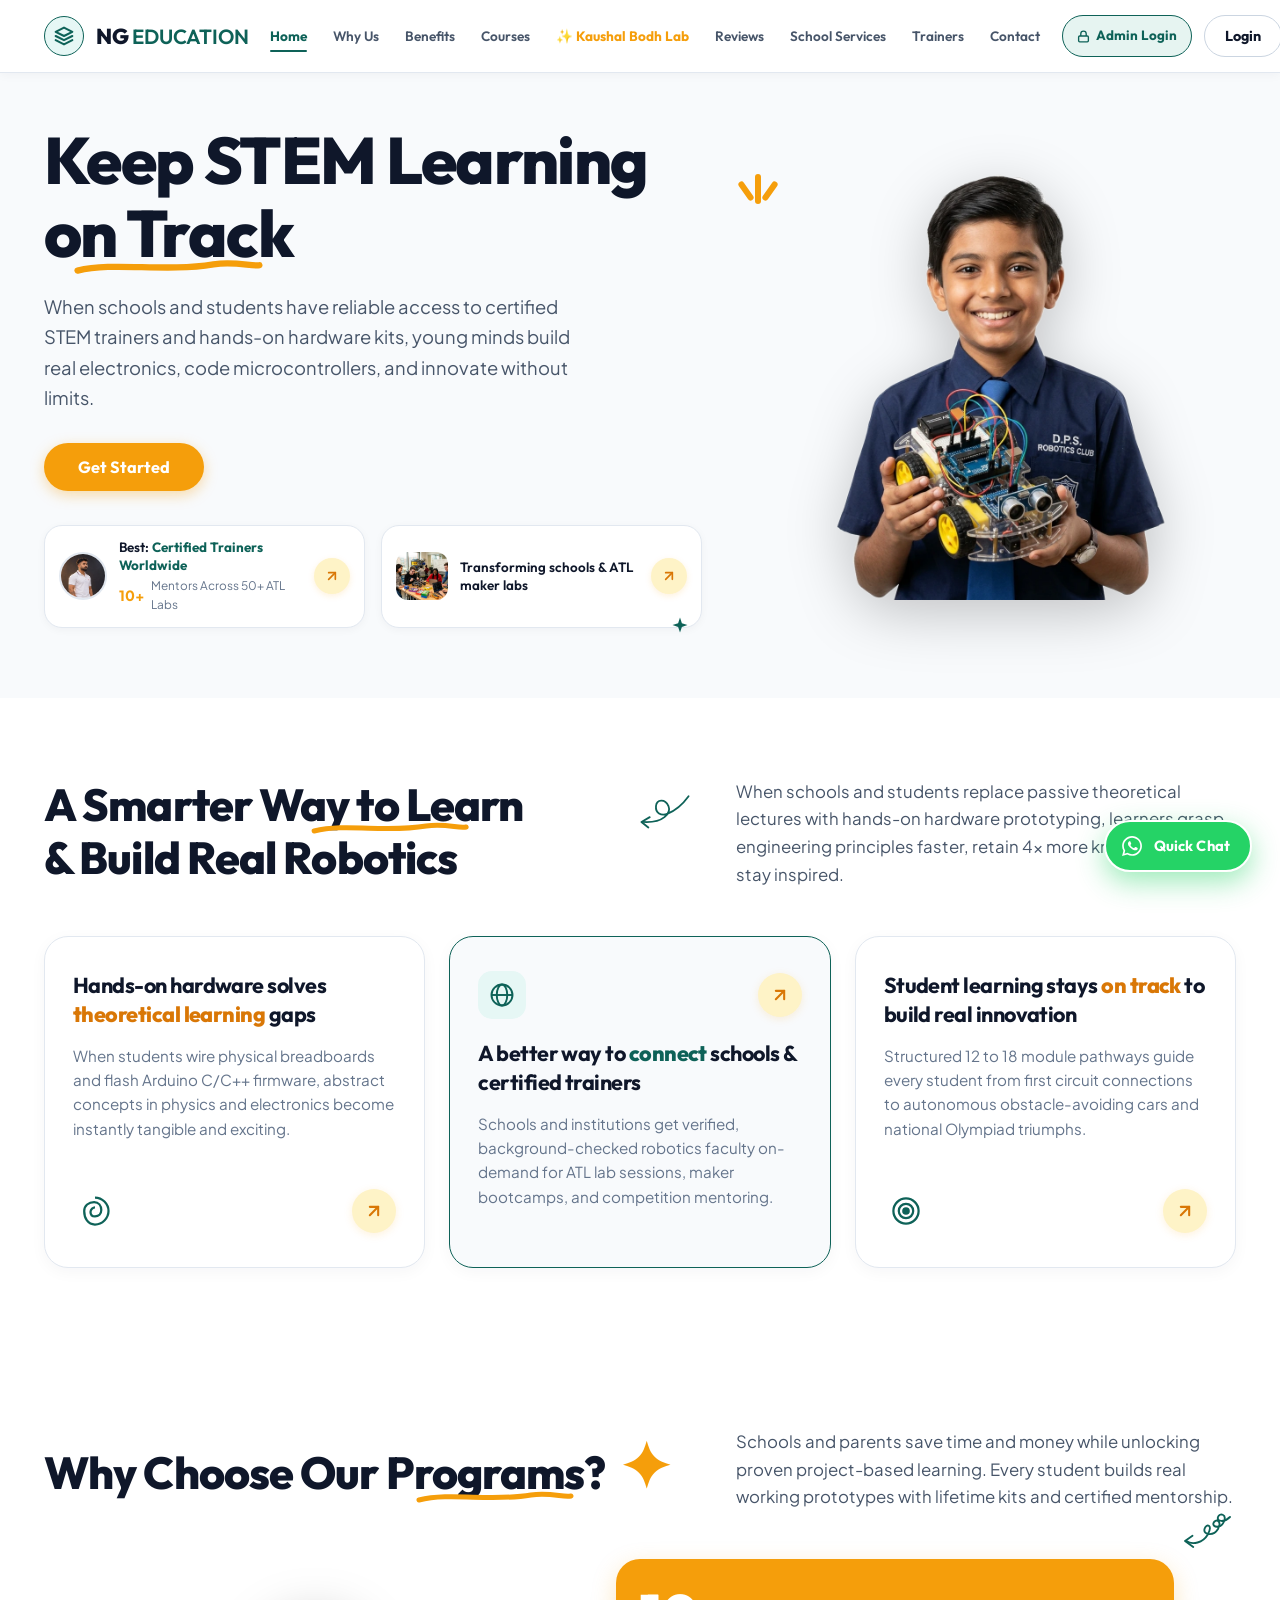
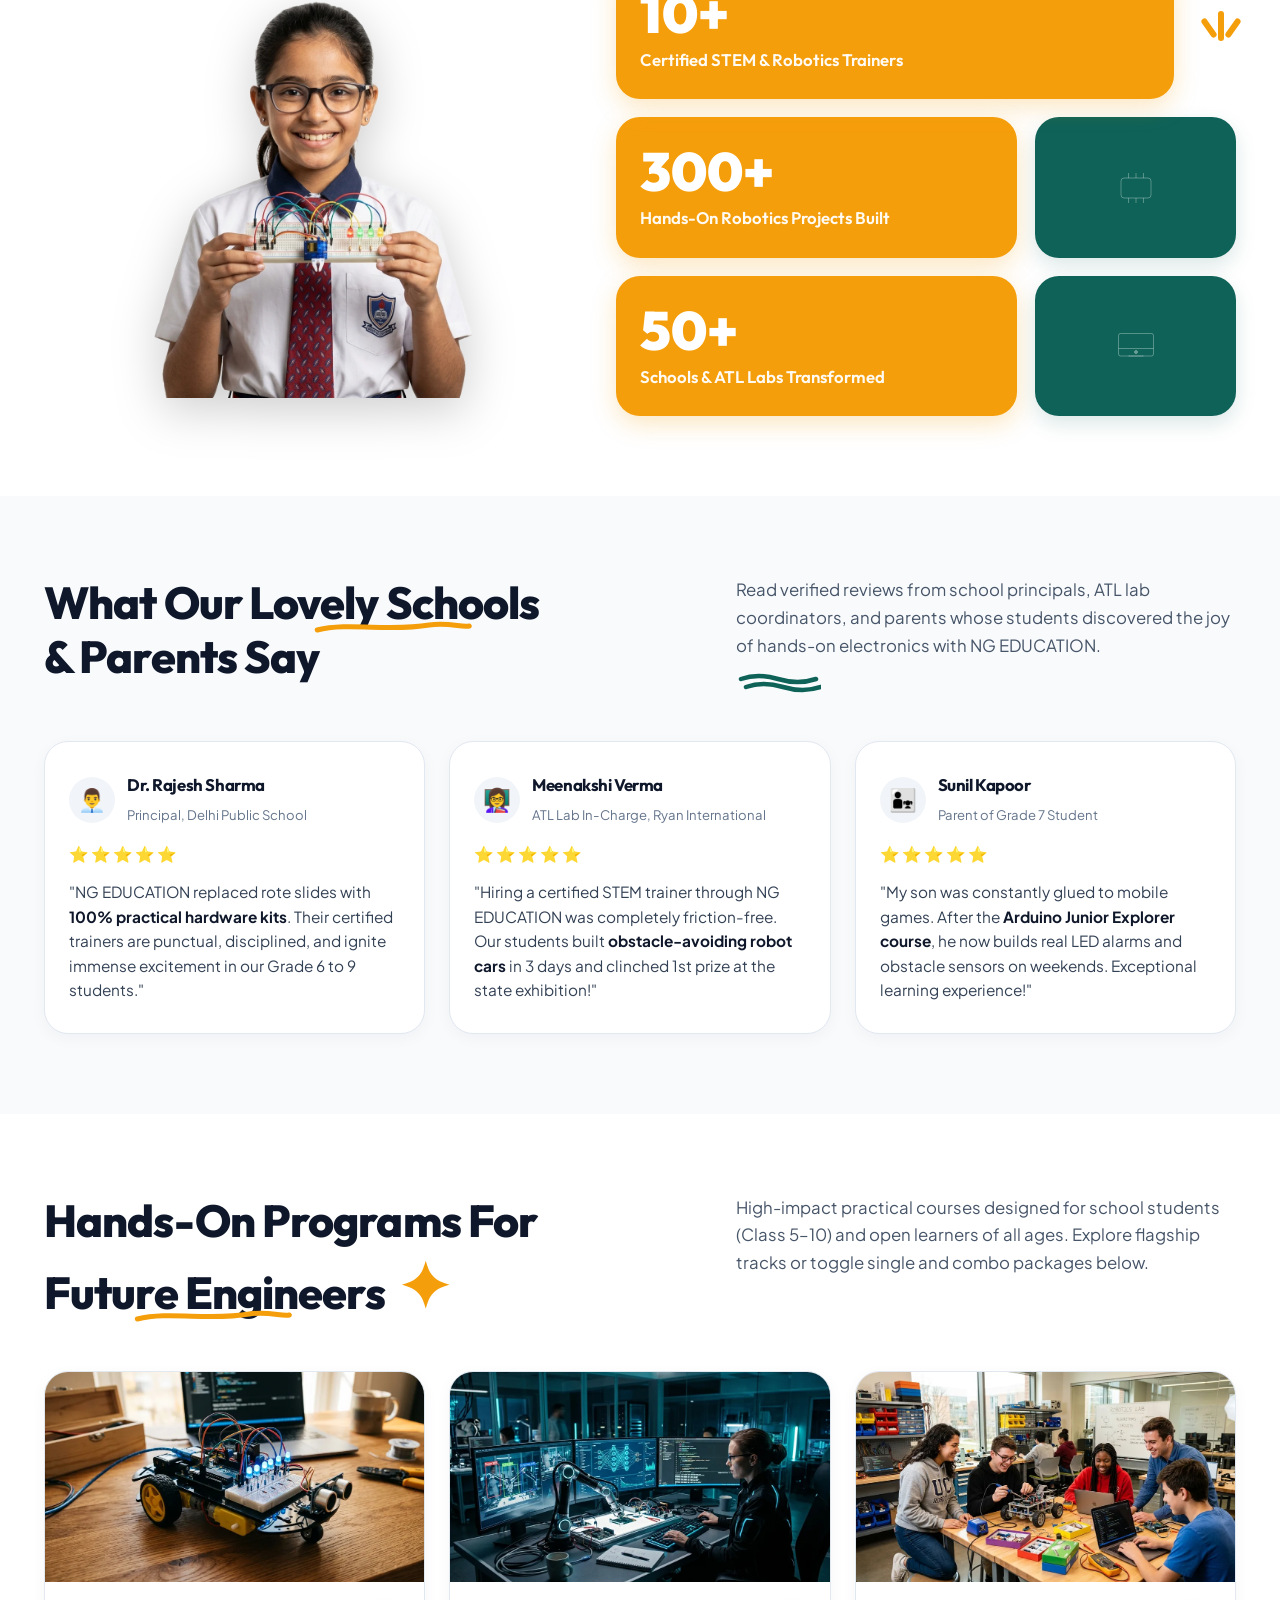
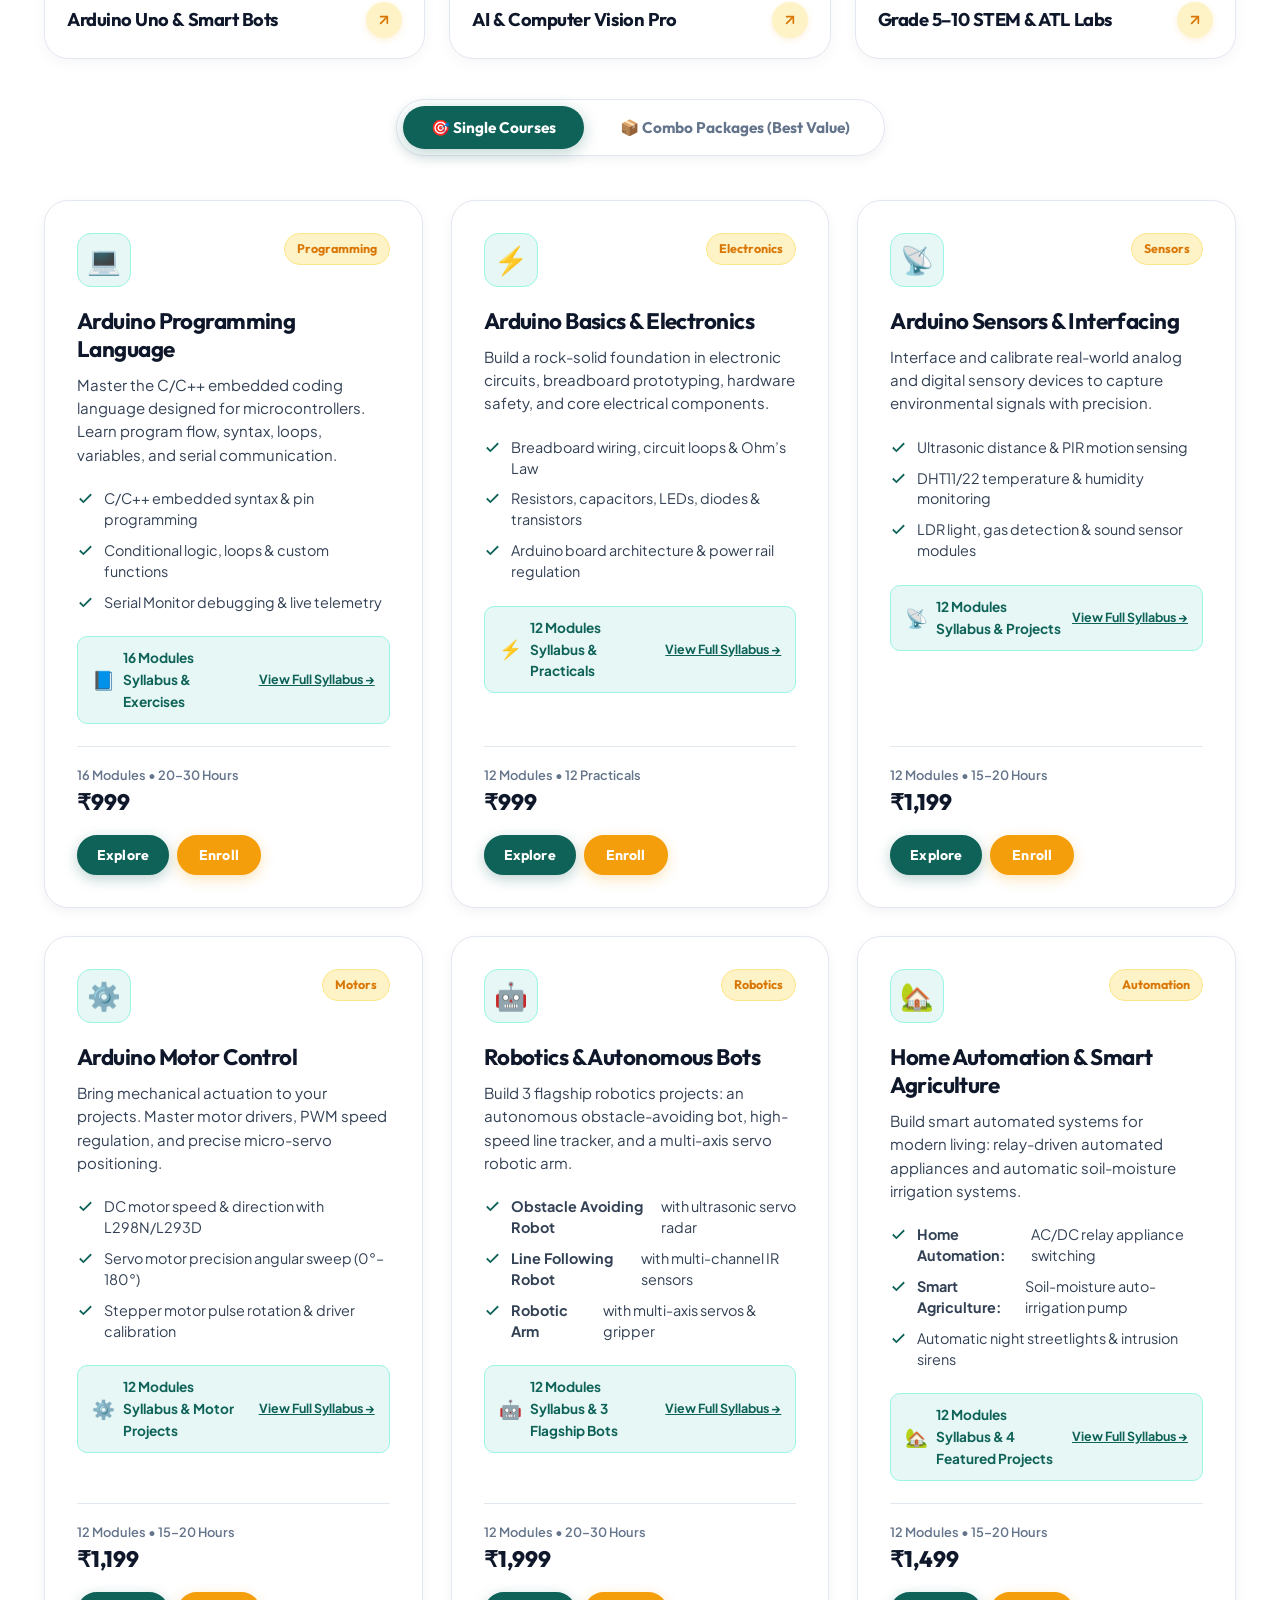
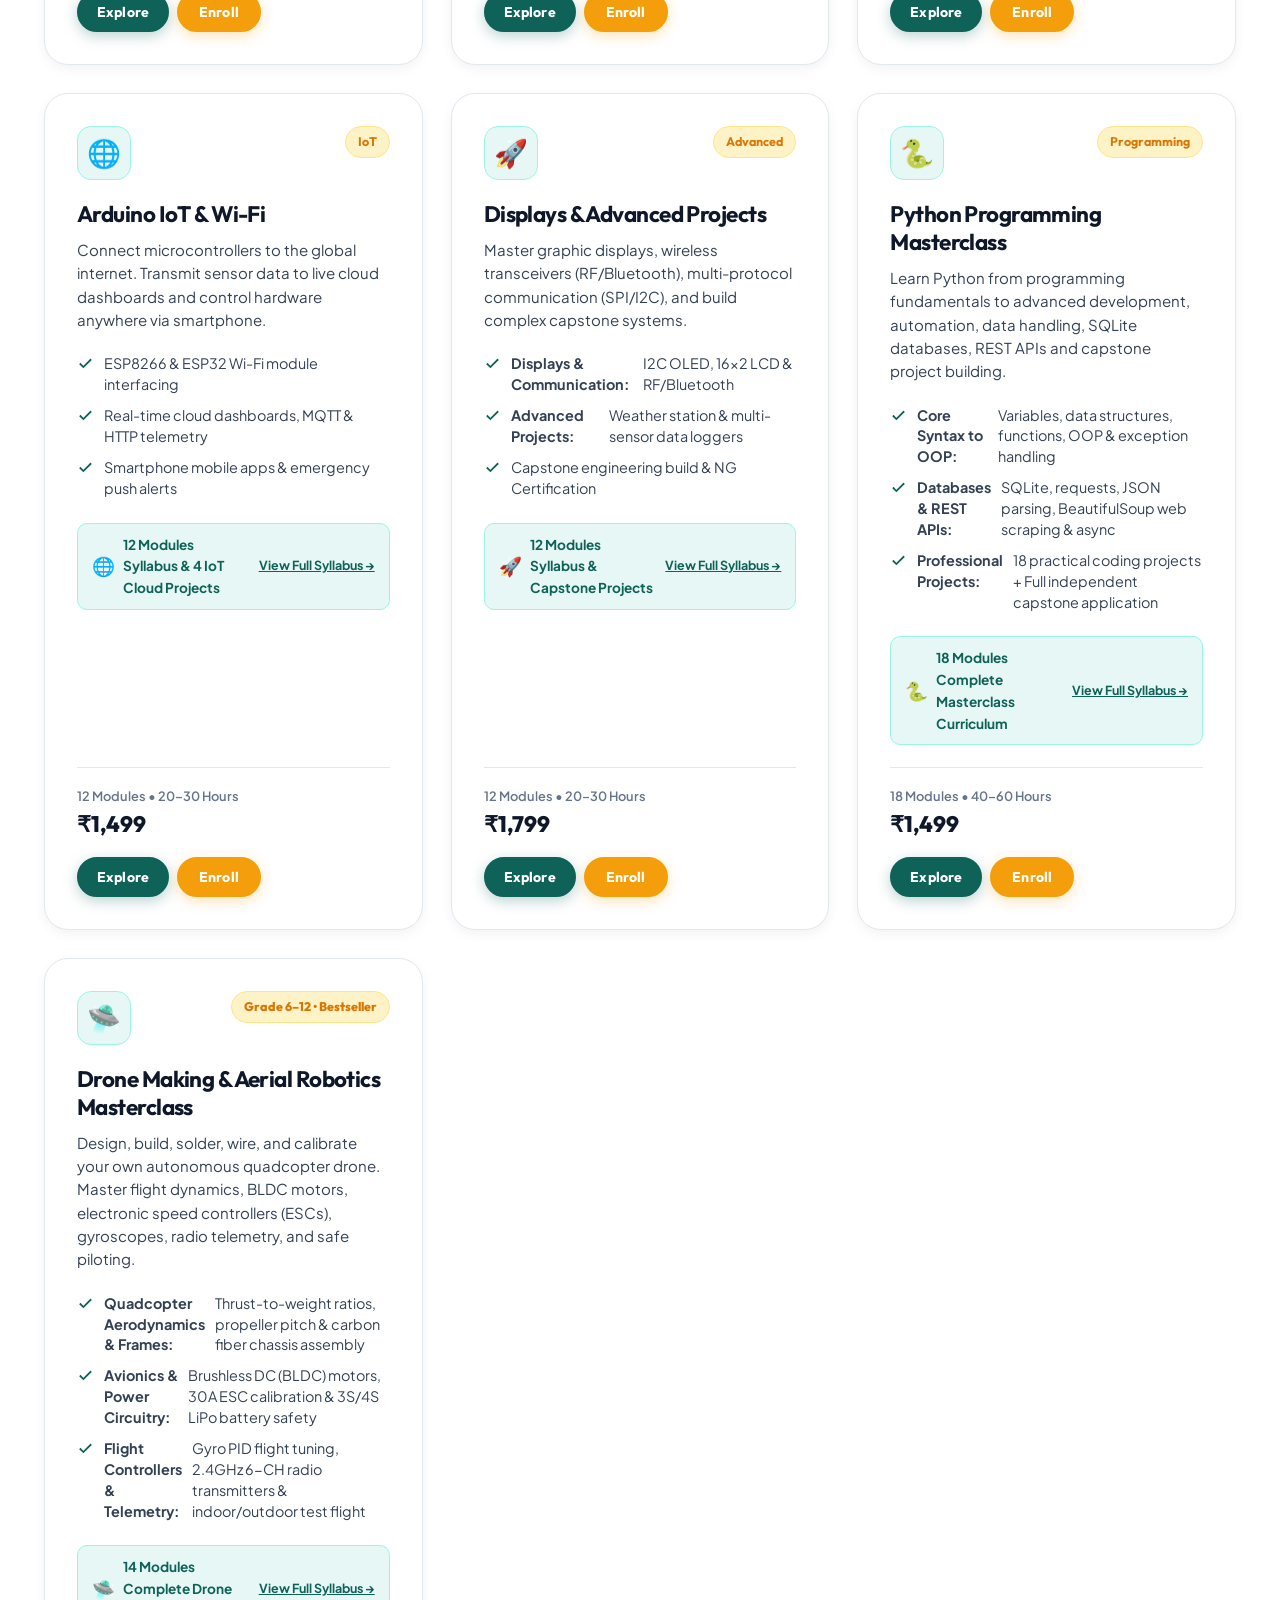
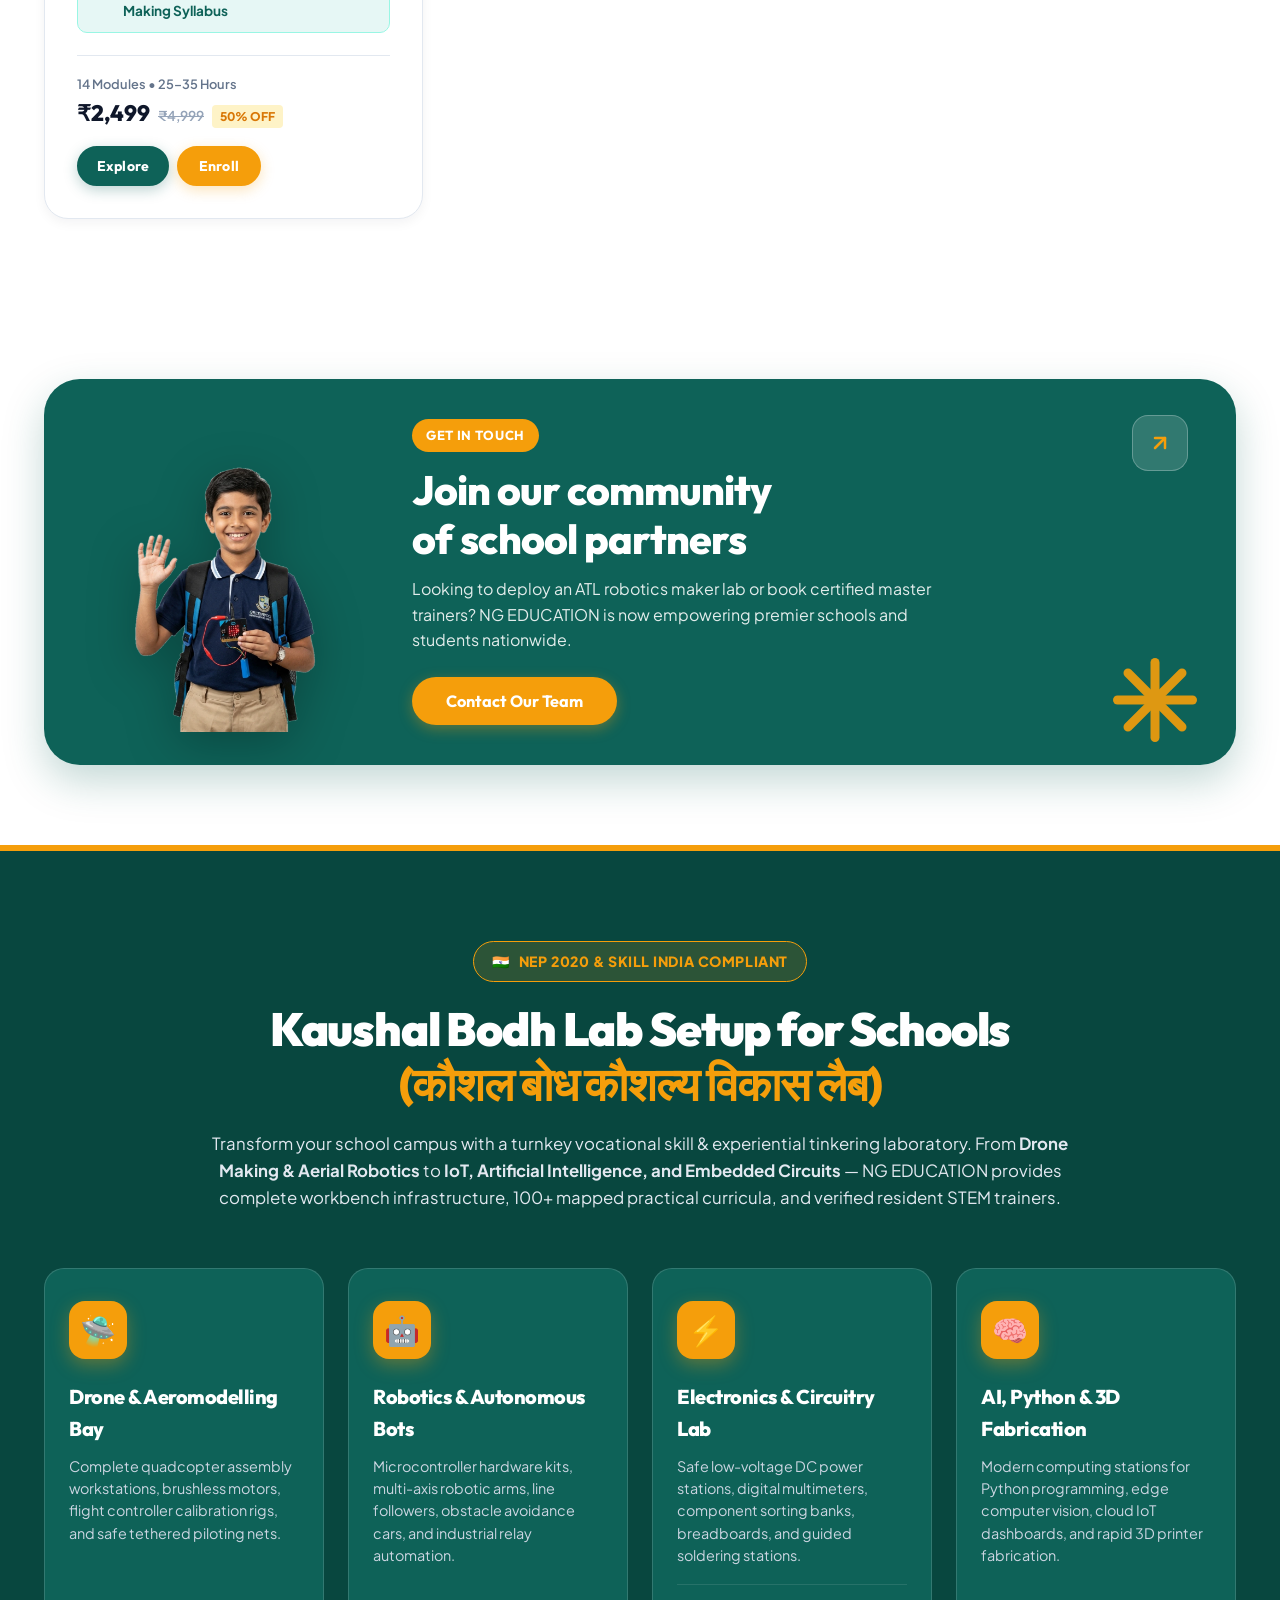
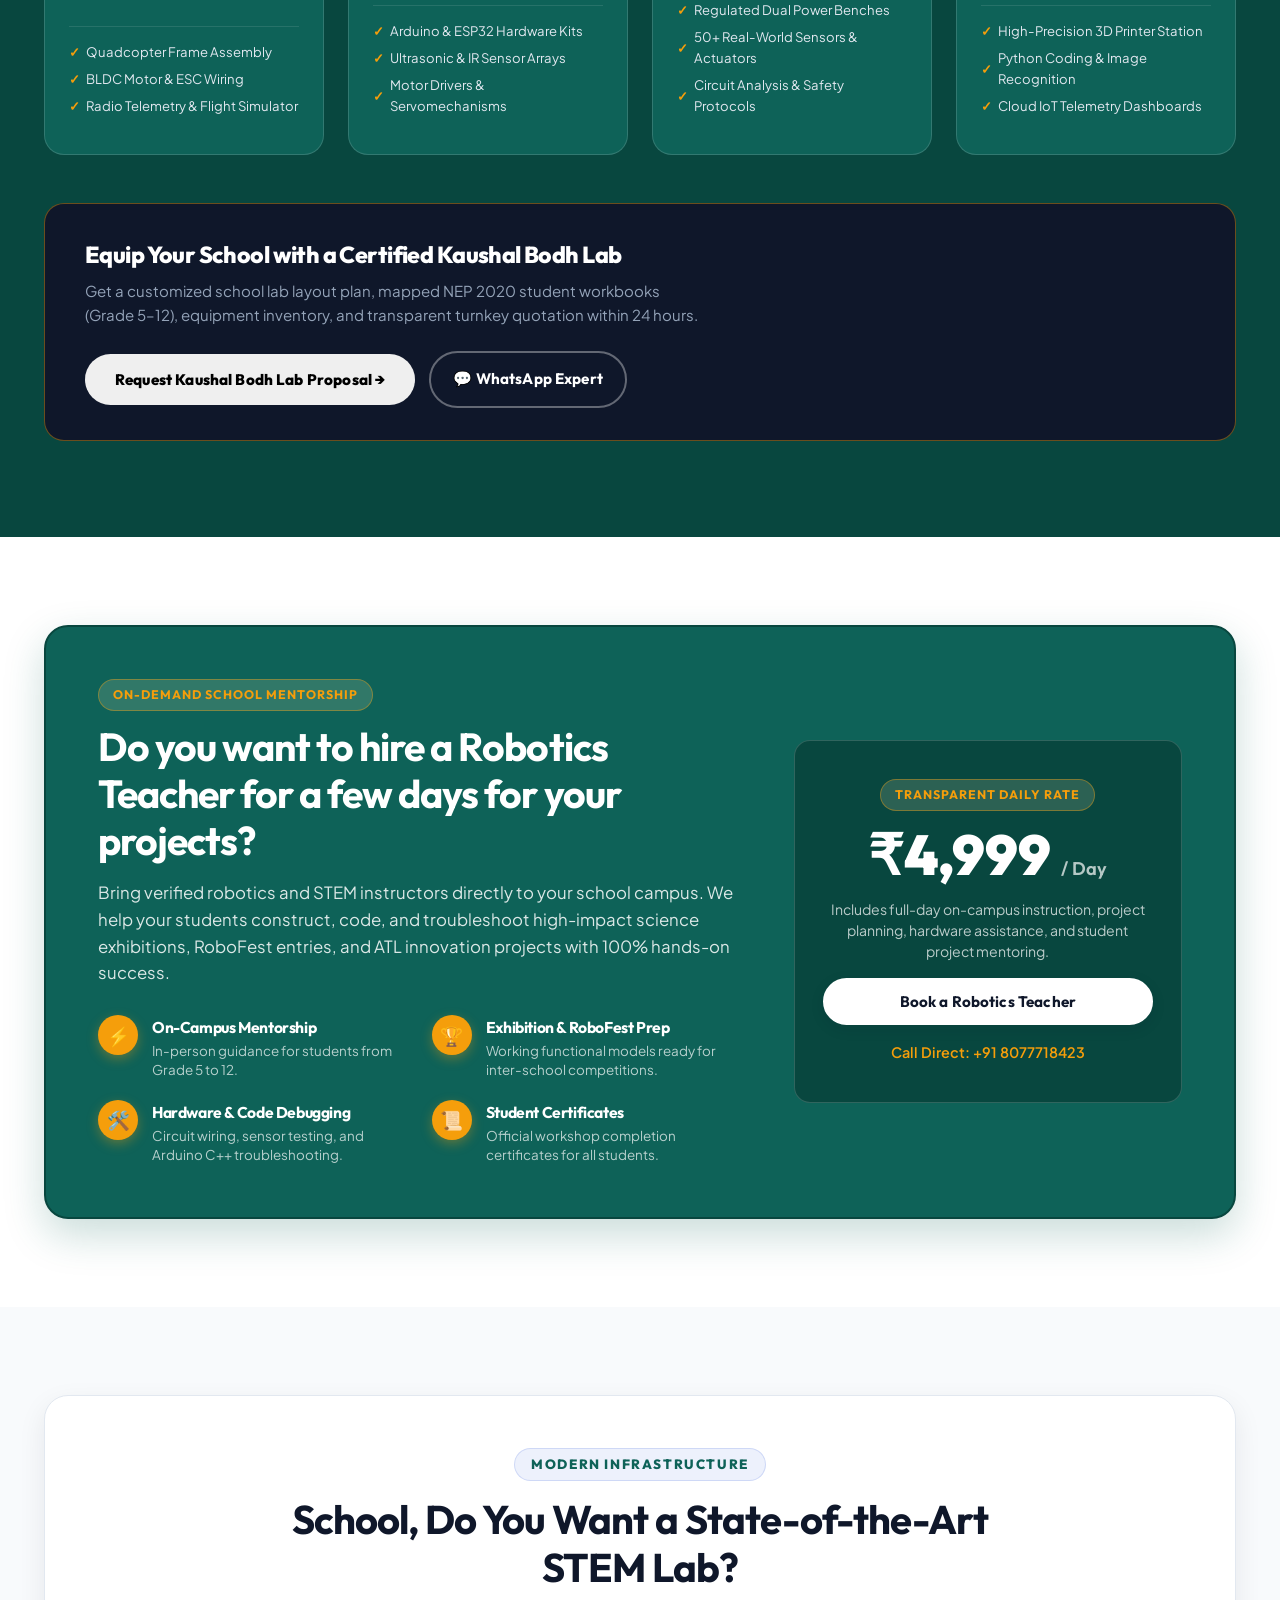
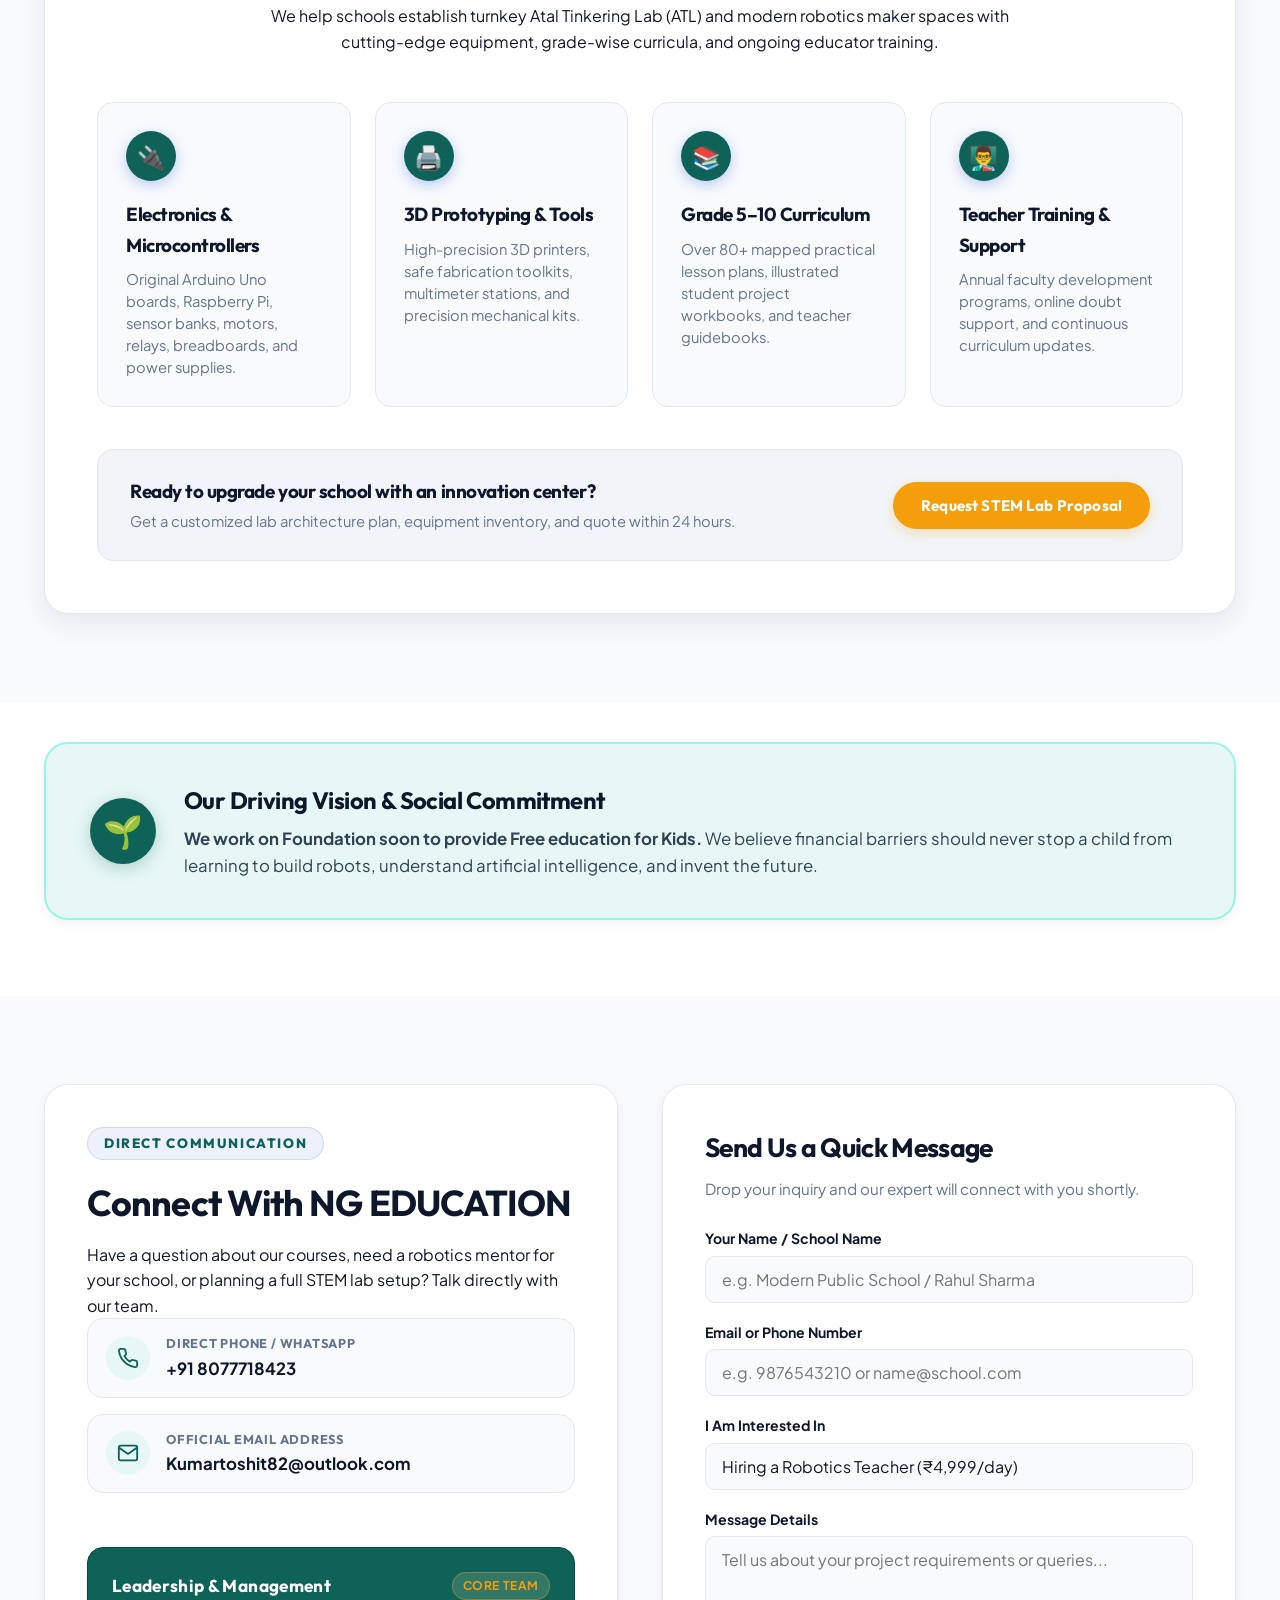
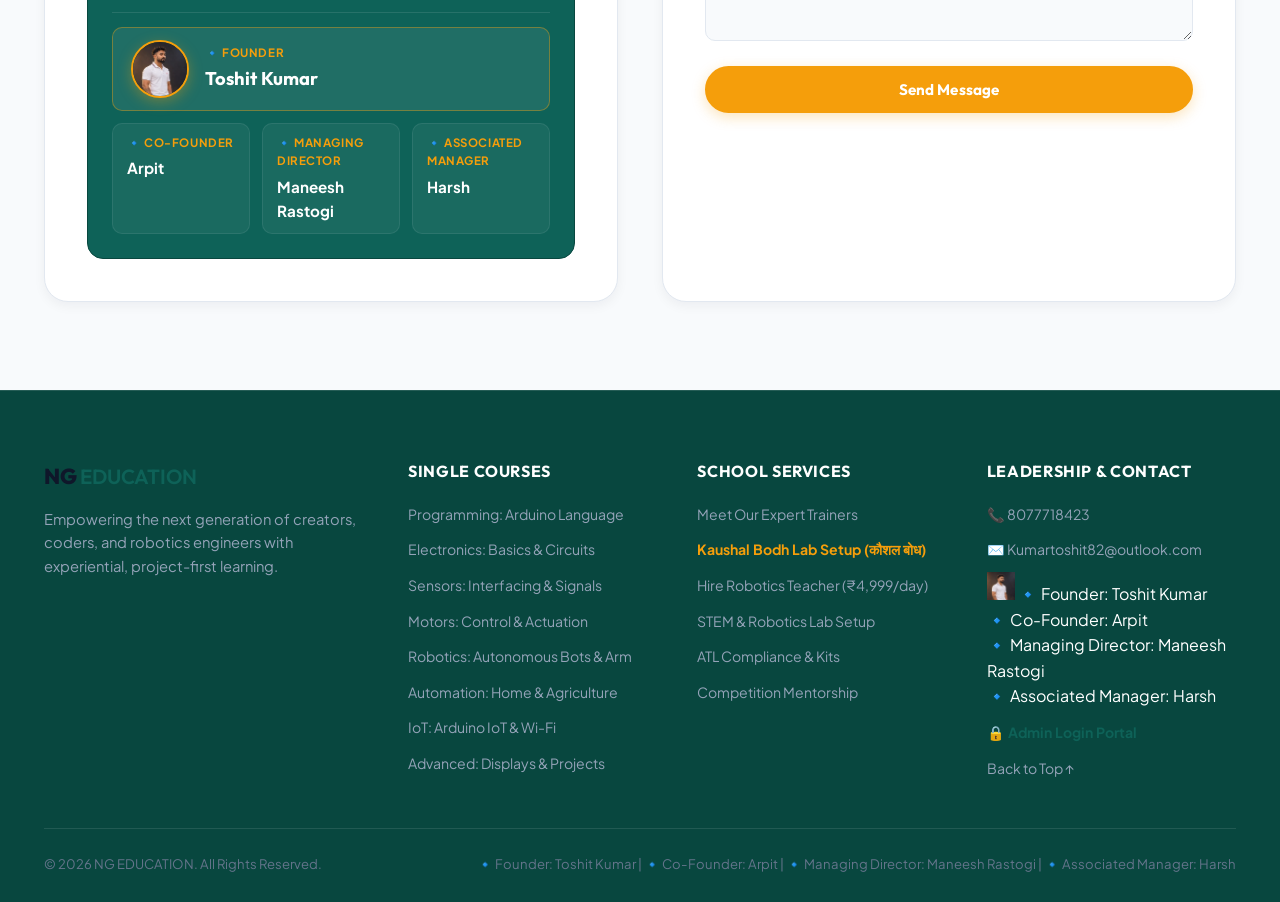
==== index.html @ 8838dba1 "Add Kaushal Bodh Lab flagship section and Drone Making Masterclass course with curriculum management" ====
<!DOCTYPE html>
<html lang="en">
<head>
  <meta charset="UTF-8">
  <meta name="viewport" content="width=device-width, initial-scale=1.0">
  <title>NG EDUCATION | Next-Gen STEM, Robotics & AI Learning Platform</title>
  <meta name="description" content="Next-Gen STEM, Robotics, AI/ML, DBMS & Creative Tech education for Grade 5-10 school students and open learners of all ages.">
  <meta http-equiv="Cache-Control" content="no-cache, no-store, must-revalidate">
  <meta http-equiv="Pragma" content="no-cache">
  <meta http-equiv="Expires" content="0">
  
  <!-- Favicon -->
  <link rel="icon" type="image/svg+xml" href="data:image/svg+xml,%3Csvg xmlns='https://www.w3.org/2000/svg' viewBox='0 0 24 24' fill='%230E6258'%3E%3Ccircle cx='12' cy='12' r='10'%3E%3C/circle%3E%3C/svg%3E">
  
  <!-- Preload Critical Hero Cutout Asset for Instant 0ms Paint -->
  <link rel="preload" as="image" href="assets/images/hero_student_cutout.webp" type="image/webp" fetchpriority="high">

  <!-- Google Fonts Preconnect and High-Performance Load -->
  <link rel="preconnect" href="https://fonts.googleapis.com">
  <link rel="preconnect" href="https://fonts.gstatic.com" crossorigin>
  <link rel="stylesheet" href="https://fonts.googleapis.com/css2?family=Outfit:wght@400;500;600;700;800;900&family=Plus+Jakarta+Sans:wght@400;500;600;700&display=swap">
  
  <!-- Stylesheet -->
  <link rel="stylesheet" href="css/style.css?v=9.1">
</head>
<body>

  <!-- =====================================================================
       1. TOP HEADER (DEEP INDIGO MATCHING REFERENCE IMAGE)
       ===================================================================== -->
  <header class="site-header">
    <div class="container navbar">
      <!-- Brand Logo -->
      <a href="#home" class="brand-logo">
        <div class="brand-icon-orb">
          <svg viewBox="0 0 24 24" fill="none" stroke="currentColor" stroke-width="2.5" stroke-linecap="round" stroke-linejoin="round">
            <polygon points="12 2 2 7 12 12 22 7 12 2"></polygon>
            <polyline points="2 17 12 22 22 17"></polyline>
            <polyline points="2 12 12 17 22 12"></polyline>
          </svg>
        </div>
        <span class="brand-text">NG <span>EDUCATION</span></span>
      </a>

      <!-- Center Navigation Links (Matching Reference) -->
      <nav>
        <ul class="nav-menu">
          <li><a href="#home" class="nav-link active">Home</a></li>
          <li><a href="#why-hands-on" class="nav-link">Why Us</a></li>
          <li><a href="#why-choose" class="nav-link">Benefits</a></li>
          <li><a href="#courses" class="nav-link">Courses</a></li>
          <li><a href="#kaushal-bodh" class="nav-link" style="color: #F59E0B; font-weight: 700;">✨ Kaushal Bodh Lab</a></li>
          <li><a href="#testimonials" class="nav-link">Reviews</a></li>
          <li><a href="#hire-teacher" class="nav-link">School Services</a></li>
          <li><a href="trainers.html" class="nav-link">Trainers</a></li>
          <li><a href="#contact" class="nav-link">Contact</a></li>
          <li class="mobile-nav-action-item">
            <a href="admin.html" class="btn-pill" style="width: 100%; justify-content: center; padding: 10px 16px; font-weight: 700; margin-bottom: 10px; background: #0E6258; color: #fff; text-decoration: none; display: flex; align-items: center; gap: 7px;">
              <svg width="14" height="14" viewBox="0 0 24 24" fill="none" stroke="currentColor" stroke-width="2.5"><rect x="3" y="11" width="18" height="11" rx="2" ry="2"></rect><path d="M7 11V7a5 5 0 0 1 10 0v4"></path></svg>
              <span>Admin Login Portal</span>
            </a>
            <button class="btn-pill btn-pill-outline-white" data-open-modal="modalLogin" style="width: 100%; justify-content: center; padding: 10px 16px; font-weight: 700; margin-bottom: 10px;">Login to Account</button>
            <button class="btn-pill btn-pill-primary" data-open-modal="modalSignup" style="width: 100%; justify-content: center; padding: 10px 16px; font-weight: 700;">Create Free Account</button>
          </li>
        </ul>
      </nav>

      <!-- Right Actions (Admin Login, User Login & Book Workshop) -->
      <div class="nav-actions">
        <a href="admin.html" class="btn-nav-admin" title="Master Admin Console">
          <svg width="13" height="13" viewBox="0 0 24 24" fill="none" stroke="currentColor" stroke-width="2.5"><rect x="3" y="11" width="18" height="11" rx="2" ry="2"></rect><path d="M7 11V7a5 5 0 0 1 10 0v4"></path></svg>
          <span>Admin Login</span>
        </a>
        <button class="btn-nav-login" data-open-modal="modalLogin">Login</button>
        <button class="btn-ref-amber btn-header-cta" onclick="openModal('modalEnroll')">Book Workshop</button>
        <button class="mobile-toggle" aria-label="Toggle Navigation">☰</button>
      </div>
    </div>
  </header>

  <!-- =====================================================================
       2. HERO SECTION (MATCHING REFERENCE DESIGN & STUDENT WITH ARDUINO ROBOT)
       ===================================================================== -->
  <section class="hero-ref-section" id="home">
    <div class="container hero-ref-container">
      
      <!-- Left Column: Title with brush underline, subtitle, amber button, loop doodle & 2 mini cards -->
      <div class="hero-ref-left">
        <h1 class="hero-ref-heading">
          Keep STEM Learning<br>
          <span class="hero-highlight-track">
            on Track
            <svg class="doodle-brush-underline" viewBox="0 0 210 20" fill="none" aria-hidden="true">
              <path d="M4 14 C45 4, 100 16, 155 7 C180 3, 198 10, 206 8" stroke="#F59E0B" stroke-width="7" stroke-linecap="round"/>
            </svg>
          </span>
        </h1>

        <p class="hero-ref-subtitle">
          When schools and students have reliable access to certified STEM trainers and hands-on hardware kits, young minds build real electronics, code microcontrollers, and innovate without limits.
        </p>

        <div class="hero-ref-cta-group">
          <button class="btn-ref-amber" onclick="openModal('modalEnroll')">Get Started</button>
          
        </div>

        <!-- Two Mini Cards Side-by-Side (Matching Reference Layout) -->
        <div class="hero-ref-mini-cards">
          
          <!-- Mini Card 1: Certified Trainers Worldwide (Toshit Kumar) -->
          <a href="trainers.html" class="ref-mini-card">
            <div class="ref-mini-avatar">
              <img src="assets/images/founder_toshit_avatar.webp" alt="Toshit Kumar - Master Trainer" width="50" height="50" loading="eager">
            </div>
            <div class="ref-mini-info">
              <span class="ref-mini-tag">Best: <strong>Certified Trainers Worldwide</strong></span>
              <div class="ref-mini-stat">
                <span class="stat-number">10+</span>
                <span class="stat-label">Mentors Across 50+ ATL Labs</span>
              </div>
            </div>
            <div class="ref-mini-arrow" aria-hidden="true">
              <svg viewBox="0 0 24 24" fill="none" stroke="currentColor" stroke-width="2.5" stroke-linecap="round" stroke-linejoin="round"><line x1="7" y1="17" x2="17" y2="7"></line><polyline points="7 7 17 7 17 17"></polyline></svg>
            </div>
          </a>

          <!-- Mini Card 2: Transforming Schools & Maker Labs -->
          <div class="ref-mini-card" onclick="openModal('modalStemLab')">
            <div class="ref-mini-thumb">
              <img src="assets/images/slide3_stem_lab.webp" alt="School STEM Lab" width="54" height="48" loading="eager">
            </div>
            <div class="ref-mini-info">
              <span class="ref-mini-tag">Transforming schools &amp; ATL maker labs</span>
            </div>
            <div class="ref-mini-arrow" aria-hidden="true">
              <svg viewBox="0 0 24 24" fill="none" stroke="currentColor" stroke-width="2.5" stroke-linecap="round" stroke-linejoin="round"><line x1="7" y1="17" x2="17" y2="7"></line><polyline points="7 7 17 7 17 17"></polyline></svg>
            </div>
            <!-- Star sparkle on bottom-right of mini card 2 -->
            <div class="ref-mini-sparkle" aria-hidden="true">
              <svg viewBox="0 0 24 24" fill="#0E6258"><path d="M12 2L14.5 9.5L22 12L14.5 14.5L12 22L9.5 14.5L2 12L9.5 9.5L12 2Z"/></svg>
            </div>
          </div>

        </div>
      </div>

      <!-- Right Hero Column: Dark Teal Chalkboard Card + Student Cutout holding Arduino Robot -->
      <div class="hero-ref-right">
        <div class="hero-chalkboard-card">
          
          <!-- Subtle Chalk Circuit & Robotics Vector Doodles in Background -->
          <svg class="chalkboard-bg-doodles" viewBox="0 0 500 600" fill="none" aria-hidden="true">
            <path d="M40 80 H120 V140 H80 V200 H160" stroke="rgba(255,255,255,0.18)" stroke-width="2" stroke-dasharray="4 4"/>
            <circle cx="40" cy="80" r="4" fill="rgba(255,255,255,0.3)"/>
            <circle cx="160" cy="200" r="4" fill="rgba(255,255,255,0.3)"/>
            <path d="M60 260 H90 L100 245 L110 275 L120 245 L130 275 L140 260 H170" stroke="rgba(255,255,255,0.2)" stroke-width="2"/>
            <rect x="340" y="70" width="80" height="90" rx="8" stroke="rgba(255,255,255,0.2)" stroke-width="2"/>
            <line x1="330" y1="90" x2="340" y2="90" stroke="rgba(255,255,255,0.2)" stroke-width="2"/>
            <line x1="330" y1="110" x2="340" y2="110" stroke="rgba(255,255,255,0.2)" stroke-width="2"/>
            <line x1="330" y1="130" x2="340" y2="130" stroke="rgba(255,255,255,0.2)" stroke-width="2"/>
            <line x1="420" y1="90" x2="430" y2="90" stroke="rgba(255,255,255,0.2)" stroke-width="2"/>
            <line x1="420" y1="110" x2="430" y2="110" stroke="rgba(255,255,255,0.2)" stroke-width="2"/>
            <line x1="420" y1="130" x2="430" y2="130" stroke="rgba(255,255,255,0.2)" stroke-width="2"/>
            <text x="352" y="120" fill="rgba(255,255,255,0.25)" font-family="monospace" font-size="12" font-weight="bold">ATmega</text>
            <circle cx="390" cy="480" r="30" stroke="rgba(255,255,255,0.18)" stroke-width="2" stroke-dasharray="6 6"/>
            <text x="50" y="520" fill="rgba(255,255,255,0.2)" font-family="monospace" font-size="14">V = I × R</text>
          </svg>

          <!-- Golden Radiating Burst Rays (\ | /) on top-left of student -->
          <div class="doodle-burst-rays hero-rays" aria-hidden="true">
            <span class="ray ray-1"></span>
            <span class="ray ray-2"></span>
            <span class="ray ray-3"></span>
          </div>

          <!-- Student Cutout Holding Arduino Smart Robotics Car (Explicit User Request) -->
          <picture class="hero-student-picture">
            <source srcset="assets/images/hero_student_cutout.webp" type="image/webp">
            <img src="assets/images/hero_student_cutout.png" 
                 alt="Smiling Indian school student holding Arduino smart robotics car and electronics" 
                 class="hero-student-cutout-img" 
                 width="480" height="520" fetchpriority="high" loading="eager">
          </picture>

        </div>
      </div>

    </div>
  </section>

  <!-- =====================================================================
       3. SECTION 2: A SMARTER WAY TO LEARN & BUILD ROBOTICS (3-CARD GRID)
       ===================================================================== -->
  <section class="section-ref-padding" id="why-hands-on">
    <div class="container">
      
      <!-- Split Header Matching Reference Image -->
      <div class="section-split-header">
        <div class="split-header-left">
          <h2 class="ref-heading-md">
            A Smarter <span class="highlight-underline">Way to Learn<svg class="doodle-brush-underline-sm" viewBox="0 0 160 14" fill="none"><path d="M3 10 C35 2, 75 12, 115 5 C135 2, 148 8, 155 6" stroke="#F59E0B" stroke-width="5" stroke-linecap="round"/></svg></span><br>
            &amp; Build Real Robotics
          </h2>
        </div>

        <div class="split-header-center" aria-hidden="true">
          <svg class="doodle-loop-arrow-lg" viewBox="0 0 100 75" fill="none">
            <path d="M 84 12 C 76 23, 64 33, 54 37 C 44 41, 36 36, 37 26 C 38 16, 50 15, 55 26 C 59 36, 48 51, 18 49" stroke="#0E6258" stroke-width="2.6" stroke-linecap="round" stroke-linejoin="round"/>
            <path d="M 28 42 L 16 49 L 26 57" stroke="#0E6258" stroke-width="2.6" stroke-linecap="round" stroke-linejoin="round"/>
          </svg>
        </div>

        <div class="split-header-right">
          <p class="ref-sub-text">
            When schools and students replace passive theoretical lectures with hands-on hardware prototyping, learners grasp engineering principles faster, retain 4× more knowledge, and stay inspired.
          </p>
        </div>
      </div>

      <!-- 3-Card Grid Matching Reference Image -->
      <div class="ref-three-cards-grid">
        
        <!-- Card 1: Hands-on Hardware vs Theory -->
        <div class="ref-pillar-card">
          <h3 class="ref-card-title">
            Hands-on hardware solves <span class="text-amber">theoretical learning</span> gaps
          </h3>
          <p class="ref-card-body">
            When students wire physical breadboards and flash Arduino C/C++ firmware, abstract concepts in physics and electronics become instantly tangible and exciting.
          </p>
          <div class="ref-card-bottom-row">
            <div class="ref-card-icon-art" aria-hidden="true">
              <svg viewBox="0 0 40 40" fill="none" stroke="#0E6258" stroke-width="2.5">
                <path d="M20 5 C28 5, 35 12, 35 20 C35 28, 28 35, 20 35 C12 35, 8 28, 8 20 C8 14, 13 10, 19 10 C24 10, 27 14, 27 19 C27 23, 24 26, 20 26 C17 26, 15 24, 15 21 C15 18, 18 16, 20 16"/>
              </svg>
            </div>
            <a href="#courses" class="ref-arrow-button" aria-label="Explore Hands-on Courses">
              <svg viewBox="0 0 24 24" fill="none" stroke="currentColor" stroke-width="2.5" stroke-linecap="round" stroke-linejoin="round"><line x1="7" y1="17" x2="17" y2="7"></line><polyline points="7 7 17 7 17 17"></polyline></svg>
            </a>
          </div>
        </div>

        <!-- Card 2: A Better Way to Connect Schools & Trainers -->
        <div class="ref-pillar-card ref-pillar-featured">
          <div class="ref-card-top-row">
            <div class="ref-chip-icon" aria-hidden="true">
              <svg viewBox="0 0 32 32" fill="none" stroke="#0E6258" stroke-width="2.2">
                <circle cx="16" cy="16" r="12"/>
                <ellipse cx="16" cy="16" rx="6" ry="12"/>
                <line x1="4" y1="16" x2="28" y2="16"/>
              </svg>
            </div>
            <a href="trainers.html" class="ref-arrow-button" aria-label="Find Certified Trainers">
              <svg viewBox="0 0 24 24" fill="none" stroke="currentColor" stroke-width="2.5" stroke-linecap="round" stroke-linejoin="round"><line x1="7" y1="17" x2="17" y2="7"></line><polyline points="7 7 17 7 17 17"></polyline></svg>
            </a>
          </div>
          <h3 class="ref-card-title">
            A better way to <span class="text-teal">connect</span> schools &amp; certified trainers
          </h3>
          <p class="ref-card-body">
            Schools and institutions get verified, background-checked robotics faculty on-demand for ATL lab sessions, maker bootcamps, and competition mentoring.
          </p>
        </div>

        <!-- Card 3: Student Learning Stays On Track -->
        <div class="ref-pillar-card">
          <h3 class="ref-card-title">
            Student learning stays <span class="text-amber">on track</span> to build real innovation
          </h3>
          <p class="ref-card-body">
            Structured 12 to 18 module pathways guide every student from first circuit connections to autonomous obstacle-avoiding cars and national Olympiad triumphs.
          </p>
          <div class="ref-card-bottom-row">
            <div class="ref-card-icon-art" aria-hidden="true">
              <svg viewBox="0 0 40 40" fill="none" stroke="#0E6258" stroke-width="2.5">
                <circle cx="20" cy="20" r="14"/>
                <circle cx="20" cy="20" r="8"/>
                <circle cx="20" cy="20" r="3" fill="#0E6258"/>
              </svg>
            </div>
            <a href="#courses" class="ref-arrow-button" aria-label="View Milestones">
              <svg viewBox="0 0 24 24" fill="none" stroke="currentColor" stroke-width="2.5" stroke-linecap="round" stroke-linejoin="round"><line x1="7" y1="17" x2="17" y2="7"></line><polyline points="7 7 17 7 17 17"></polyline></svg>
            </a>
          </div>
        </div>

      </div>

    </div>
  </section>

  <!-- =====================================================================
       4. SECTION 3: WHY CHOOSE OUR STEM PROGRAMS? (BENTO GRID WITH STUDENT)
       ===================================================================== -->
  <section class="section-ref-padding" id="why-choose">
    <div class="container">
      
      <!-- Header with Sparkle and Doodles -->
      <div class="section-split-header">
        <div class="split-header-left">
          <h2 class="ref-heading-md">
            Why Choose Our <span class="highlight-underline">Programs?<svg class="doodle-brush-underline-sm" viewBox="0 0 160 14" fill="none"><path d="M3 10 C35 2, 75 12, 115 5 C135 2, 148 8, 155 6" stroke="#F59E0B" stroke-width="5" stroke-linecap="round"/></svg></span>
            <span class="ref-gold-star">✦</span>
          </h2>
        </div>

        <div class="split-header-right">
          <p class="ref-sub-text">
            Schools and parents save time and money while unlocking proven project-based learning. Every student builds real working prototypes with lifetime kits and certified mentorship.
          </p>
          <!-- Loop doodle swooping down to bento -->
          <div class="ref-side-loop-doodle" aria-hidden="true">
            <svg viewBox="0 0 80 65" fill="none">
              <path d="M 72 8 C 64 16, 54 14, 56 8 C 58 2, 68 4, 64 14 C 60 24, 48 22, 50 16 C 52 10, 62 12, 56 24 C 50 34, 36 32, 38 24 C 40 16, 50 18, 42 32 C 36 42, 22 46, 14 40" stroke="#0E6258" stroke-width="2.5" stroke-linecap="round" stroke-linejoin="round"/>
              <path d="M 22 33 L 12 40 L 23 48" stroke="#0E6258" stroke-width="2.5" stroke-linecap="round" stroke-linejoin="round"/>
            </svg>
          </div>
        </div>
      </div>

      <!-- Bento Grid Matching Reference Image Section 3 -->
      <div class="ref-bento-layout">
        
        <!-- Left Column: Student with Glasses holding Breadboard Circuit & Servo -->
        <div class="ref-bento-student-col">
          <div class="ref-bento-teal-card">
            <!-- Chalk Circuit Vector Doodles -->
            <svg class="chalkboard-bg-doodles" viewBox="0 0 450 550" fill="none" aria-hidden="true">
              <path d="M30 60 H100 V120 H180" stroke="rgba(255,255,255,0.18)" stroke-width="2" stroke-dasharray="4 4"/>
              <rect x="280" y="50" width="70" height="70" rx="8" stroke="rgba(255,255,255,0.2)" stroke-width="2"/>
              <text x="290" y="90" fill="rgba(255,255,255,0.25)" font-family="monospace" font-size="11">PWM</text>
              <circle cx="100" cy="400" r="35" stroke="rgba(255,255,255,0.16)" stroke-width="2" stroke-dasharray="5 5"/>
              <path d="M50 480 H120 L130 465 L140 495 L150 480 H200" stroke="rgba(255,255,255,0.18)" stroke-width="2"/>
            </svg>

            <!-- Schoolgirl Cutout Holding Breadboard with LEDs & Servo Actuator -->
            <picture class="ref-bento-student-picture">
              <source srcset="assets/images/feature_student_cutout.webp" type="image/webp">
              <img src="assets/images/feature_student_cutout.png" 
                   alt="Inspiring Indian schoolgirl with glasses proudly holding electronics prototyping breadboard and servo" 
                   class="ref-bento-student-img" 
                   width="420" height="460" loading="lazy">
            </picture>
          </div>
        </div>

        <!-- Right Column: Bento Stat Cards (Amber) + Dark Teal Accent Cards -->
        <div class="ref-bento-stats-col">
          
          <!-- Row 1: Amber Stat Card 1 + Radiating Rays -->
          <div class="ref-bento-row-top">
            <div class="ref-bento-amber-card">
              <div class="ref-stat-number">10+</div>
              <div class="ref-stat-label">Certified STEM &amp; Robotics Trainers</div>
            </div>
            <!-- Radiating burst rays -->
            <div class="doodle-burst-rays ref-bento-rays" aria-hidden="true">
              <span class="ray ray-1"></span>
              <span class="ray ray-2"></span>
              <span class="ray ray-3"></span>
            </div>
          </div>

          <!-- Row 2: Amber Stat Card 2 + Dark Teal Accent Card 1 -->
          <div class="ref-bento-row-mid">
            <div class="ref-bento-amber-card">
              <div class="ref-stat-number">300+</div>
              <div class="ref-stat-label">Hands-On Robotics Projects Built</div>
            </div>
            <div class="ref-bento-teal-accent-card" aria-hidden="true">
              <svg viewBox="0 0 100 80" fill="none" stroke="rgba(255,255,255,0.3)" stroke-width="2">
                <rect x="20" y="20" width="60" height="40" rx="6"/>
                <line x1="35" y1="20" x2="35" y2="10"/>
                <line x1="50" y1="20" x2="50" y2="10"/>
                <line x1="65" y1="20" x2="65" y2="10"/>
                <line x1="35" y1="60" x2="35" y2="70"/>
                <line x1="50" y1="60" x2="50" y2="70"/>
                <line x1="65" y1="60" x2="65" y2="70"/>
              </svg>
            </div>
          </div>

          <!-- Row 3: Amber Stat Card 3 + Dark Teal Accent Card 2 -->
          <div class="ref-bento-row-bot">
            <div class="ref-bento-amber-card">
              <div class="ref-stat-number">50+</div>
              <div class="ref-stat-label">Schools &amp; ATL Labs Transformed</div>
            </div>
            <div class="ref-bento-teal-accent-card" aria-hidden="true">
              <svg viewBox="0 0 100 80" fill="none" stroke="rgba(255,255,255,0.3)" stroke-width="2">
                <rect x="15" y="15" width="70" height="45" rx="4"/>
                <line x1="15" y1="45" x2="85" y2="45"/>
                <circle cx="50" cy="52" r="3" fill="rgba(255,255,255,0.3)"/>
                <line x1="35" y1="60" x2="65" y2="60"/>
              </svg>
            </div>
          </div>

        </div>

      </div>

    </div>
  </section>

  <!-- =====================================================================
       5. SECTION 4: WHAT OUR LOVELY SCHOOLS & PARENTS SAY (TESTIMONIALS)
       ===================================================================== -->
  <section class="section-ref-padding ref-bg-light" id="testimonials">
    <div class="container">
      
      <!-- Testimonial Header with Green Wavy Brush -->
      <div class="section-split-header">
        <div class="split-header-left">
          <h2 class="ref-heading-md">
            What Our <span class="highlight-underline">Lovely Schools<svg class="doodle-brush-underline-sm" viewBox="0 0 160 14" fill="none"><path d="M3 10 C35 2, 75 12, 115 5 C135 2, 148 8, 155 6" stroke="#F59E0B" stroke-width="5" stroke-linecap="round"/></svg></span><br>
            &amp; Parents Say
          </h2>
        </div>

        <div class="split-header-right">
          <p class="ref-sub-text">
            Read verified reviews from school principals, ATL lab coordinators, and parents whose students discovered the joy of hands-on electronics with NG EDUCATION.
          </p>
          <!-- Green wavy brush flourish -->
          <div class="ref-wavy-brush" aria-hidden="true">
            <svg viewBox="0 0 85 22" fill="none">
              <path d="M5 8 Q 22 2, 42 8 T 80 8" stroke="#0E6258" stroke-width="4.5" stroke-linecap="round"/>
              <path d="M10 16 Q 27 10, 47 16 T 85 16" stroke="#0E6258" stroke-width="4.5" stroke-linecap="round"/>
            </svg>
          </div>
        </div>
      </div>

      <!-- 3 Testimonial Cards -->
      <div class="ref-testimonials-grid">
        
        <!-- Card 1: Principal DPS -->
        <div class="ref-testimonial-card">
          <div class="ref-testi-author">
            <div class="ref-testi-avatar-orb">👨‍💼</div>
            <div class="ref-testi-info">
              <h4 class="ref-author-name">Dr. Rajesh Sharma</h4>
              <span class="ref-author-role">Principal, Delhi Public School</span>
            </div>
          </div>
          <div class="ref-testi-stars">⭐⭐⭐⭐⭐</div>
          <p class="ref-testi-quote">
            "NG EDUCATION replaced rote slides with <strong>100% practical hardware kits</strong>. Their certified trainers are punctual, disciplined, and ignite immense excitement in our Grade 6 to 9 students."
          </p>
        </div>

        <!-- Card 2: ATL Lab In-Charge -->
        <div class="ref-testimonial-card">
          <div class="ref-testi-author">
            <div class="ref-testi-avatar-orb">👩‍🏫</div>
            <div class="ref-testi-info">
              <h4 class="ref-author-name">Meenakshi Verma</h4>
              <span class="ref-author-role">ATL Lab In-Charge, Ryan International</span>
            </div>
          </div>
          <div class="ref-testi-stars">⭐⭐⭐⭐⭐</div>
          <p class="ref-testi-quote">
            "Hiring a certified STEM trainer through NG EDUCATION was completely friction-free. Our students built <strong>obstacle-avoiding robot cars</strong> in 3 days and clinched 1st prize at the state exhibition!"
          </p>
        </div>

        <!-- Card 3: Parent -->
        <div class="ref-testimonial-card">
          <div class="ref-testi-author">
            <div class="ref-testi-avatar-orb">👨‍👧</div>
            <div class="ref-testi-info">
              <h4 class="ref-author-name">Sunil Kapoor</h4>
              <span class="ref-author-role">Parent of Grade 7 Student</span>
            </div>
          </div>
          <div class="ref-testi-stars">⭐⭐⭐⭐⭐</div>
          <p class="ref-testi-quote">
            "My son was constantly glued to mobile games. After the <strong>Arduino Junior Explorer course</strong>, he now builds real LED alarms and obstacle sensors on weekends. Exceptional learning experience!"
          </p>
        </div>

      </div>

    </div>
  </section>

  <!-- =====================================================================
       6. SECTION 5: HANDS-ON PROGRAMS FOR FUTURE ENGINEERS (SPOTLIGHTS + TABS)
       ===================================================================== -->
  <section class="section-ref-padding" id="courses">
    <div class="container">
      
      <!-- Split Header -->
      <div class="section-split-header">
        <div class="split-header-left">
          <h2 class="ref-heading-md">
            Hands-On Programs For<br>
            <span class="highlight-underline">Future Engineers<svg class="doodle-brush-underline-sm" viewBox="0 0 160 14" fill="none"><path d="M3 10 C35 2, 75 12, 115 5 C135 2, 148 8, 155 6" stroke="#F59E0B" stroke-width="5" stroke-linecap="round"/></svg></span>
            <span class="ref-gold-star">✦</span>
          </h2>
        </div>

        <div class="split-header-right">
          <p class="ref-sub-text">
            High-impact practical courses designed for school students (Class 5–10) and open learners of all ages. Explore flagship tracks or toggle single and combo packages below.
          </p>
        </div>
      </div>

      <!-- 3 Featured Spotlight Cards Matching Reference Section 5 -->
      <div class="ref-spotlight-grid">
        
        <!-- Spotlight 1: Arduino Uno & Smart Bots -->
        <div class="ref-spotlight-card" onclick="openModal('modalExploreRobotics')">
          <div class="ref-spotlight-img-wrap">
            <img src="assets/images/slide1_robotics.webp" alt="Arduino Uno & Smart Bots" class="ref-spotlight-img" width="600" height="340" loading="lazy">
          </div>
          <div class="ref-spotlight-footer">
            <h4 class="ref-spotlight-title">Arduino Uno &amp; Smart Bots</h4>
            <div class="ref-mini-arrow" aria-hidden="true">
              <svg viewBox="0 0 24 24" fill="none" stroke="currentColor" stroke-width="2.5" stroke-linecap="round" stroke-linejoin="round"><line x1="7" y1="17" x2="17" y2="7"></line><polyline points="7 7 17 7 17 17"></polyline></svg>
            </div>
          </div>
        </div>

        <!-- Spotlight 2: AI & Computer Vision -->
        <div class="ref-spotlight-card" onclick="openModal('modalExploreProgramming')">
          <div class="ref-spotlight-img-wrap">
            <img src="assets/images/slide2_ai.webp" alt="AI & Computer Vision Workstation" class="ref-spotlight-img" width="600" height="340" loading="lazy">
          </div>
          <div class="ref-spotlight-footer">
            <h4 class="ref-spotlight-title">AI &amp; Computer Vision Pro</h4>
            <div class="ref-mini-arrow" aria-hidden="true">
              <svg viewBox="0 0 24 24" fill="none" stroke="currentColor" stroke-width="2.5" stroke-linecap="round" stroke-linejoin="round"><line x1="7" y1="17" x2="17" y2="7"></line><polyline points="7 7 17 7 17 17"></polyline></svg>
            </div>
          </div>
        </div>

        <!-- Spotlight 3: School STEM Labs -->
        <div class="ref-spotlight-card" onclick="openModal('modalStemLab')">
          <div class="ref-spotlight-img-wrap">
            <img src="assets/images/slide3_stem_lab.webp" alt="Grade 5-10 School STEM & ATL Labs" class="ref-spotlight-img" width="600" height="340" loading="lazy">
          </div>
          <div class="ref-spotlight-footer">
            <h4 class="ref-spotlight-title">Grade 5–10 STEM &amp; ATL Labs</h4>
            <div class="ref-mini-arrow" aria-hidden="true">
              <svg viewBox="0 0 24 24" fill="none" stroke="currentColor" stroke-width="2.5" stroke-linecap="round" stroke-linejoin="round"><line x1="7" y1="17" x2="17" y2="7"></line><polyline points="7 7 17 7 17 17"></polyline></svg>
            </div>
          </div>
        </div>

      </div>

<div class="course-tabs-wrapper">
        <div class="course-tabs">
          <button class="tab-btn active" data-target="single-courses">
            <span>🎯 Single Courses</span>
          </button>
          <button class="tab-btn" data-target="combo-courses">
            <span>📦 Combo Packages (Best Value)</span>
          </button>
        </div>
      </div>

      <!-- ================= SINGLE COURSES GRID ================= -->
      <div class="tab-content active" id="single-courses">
        <div class="courses-grid">
          
          <!-- Card 1: Programming -->
          <div class="course-card">
            <div>
              <div class="card-top-flex">
                <div class="course-icon-orb">💻</div>
                <span class="course-grade-badge">Programming</span>
              </div>
              <h3>Arduino Programming Language</h3>
              <p>Master the C/C++ embedded coding language designed for microcontrollers. Learn program flow, syntax, loops, variables, and serial communication.</p>
              <ul class="course-points">
                <li>
                  <svg viewBox="0 0 24 24" fill="none" stroke="currentColor" stroke-width="2.5"><polyline points="20 6 9 17 4 12"></polyline></svg>
                  C/C++ embedded syntax & pin programming
                </li>
                <li>
                  <svg viewBox="0 0 24 24" fill="none" stroke="currentColor" stroke-width="2.5"><polyline points="20 6 9 17 4 12"></polyline></svg>
                  Conditional logic, loops & custom functions
                </li>
                <li>
                  <svg viewBox="0 0 24 24" fill="none" stroke="currentColor" stroke-width="2.5"><polyline points="20 6 9 17 4 12"></polyline></svg>
                  Serial Monitor debugging & live telemetry
                </li>
              </ul>

              <!-- Interactive Syllabus Banner -->
              <div class="card-syllabus-banner" onclick="openModal('modalExploreProgramming')" data-open-modal="modalExploreProgramming">
                <div class="syllabus-banner-left">
                  <span class="syllabus-banner-icon">📘</span>
                  <span class="syllabus-banner-title">16 Modules Syllabus & Exercises</span>
                </div>
                <span class="syllabus-banner-link">View Full Syllabus →</span>
              </div>
            </div>
            <div class="card-foot">
              <div class="price-text-wrap">
                <span class="sub-duration">16 Modules • 20–30 Hours</span>
                <span class="main-price">₹999</span>
              </div>
              <div class="card-action-btns">
                <button class="btn-pill btn-pill-arduino btn-card-explore" onclick="openModal('modalExploreProgramming')" data-open-modal="modalExploreProgramming">Explore</button>
                <button class="btn-pill btn-pill-primary btn-card-enroll" onclick="openModal('modalEnroll')" data-open-modal="modalEnroll" data-course="programming">Enroll</button>
              </div>
            </div>
          </div>

          <!-- Card 2: Electronics -->
          <div class="course-card">
            <div>
              <div class="card-top-flex">
                <div class="course-icon-orb">⚡</div>
                <span class="course-grade-badge">Electronics</span>
              </div>
              <h3>Arduino Basics & Electronics</h3>
              <p>Build a rock-solid foundation in electronic circuits, breadboard prototyping, hardware safety, and core electrical components.</p>
              <ul class="course-points">
                <li>
                  <svg viewBox="0 0 24 24" fill="none" stroke="currentColor" stroke-width="2.5"><polyline points="20 6 9 17 4 12"></polyline></svg>
                  Breadboard wiring, circuit loops & Ohm’s Law
                </li>
                <li>
                  <svg viewBox="0 0 24 24" fill="none" stroke="currentColor" stroke-width="2.5"><polyline points="20 6 9 17 4 12"></polyline></svg>
                  Resistors, capacitors, LEDs, diodes & transistors
                </li>
                <li>
                  <svg viewBox="0 0 24 24" fill="none" stroke="currentColor" stroke-width="2.5"><polyline points="20 6 9 17 4 12"></polyline></svg>
                  Arduino board architecture & power rail regulation
                </li>
              </ul>

              <!-- Interactive Syllabus Banner -->
              <div class="card-syllabus-banner" onclick="openModal('modalExploreElectronics')" data-open-modal="modalExploreElectronics">
                <div class="syllabus-banner-left">
                  <span class="syllabus-banner-icon">⚡</span>
                  <span class="syllabus-banner-title">12 Modules Syllabus & Practicals</span>
                </div>
                <span class="syllabus-banner-link">View Full Syllabus →</span>
              </div>
            </div>
            <div class="card-foot">
              <div class="price-text-wrap">
                <span class="sub-duration">12 Modules • 12 Practicals</span>
                <span class="main-price">₹999</span>
              </div>
              <div class="card-action-btns">
                <button class="btn-pill btn-pill-arduino btn-card-explore" onclick="openModal('modalExploreElectronics')" data-open-modal="modalExploreElectronics">Explore</button>
                <button class="btn-pill btn-pill-primary btn-card-enroll" onclick="openModal('modalEnroll')" data-open-modal="modalEnroll" data-course="electronics">Enroll</button>
              </div>
            </div>
          </div>

          <!-- Card 3: Sensors -->
          <div class="course-card">
            <div>
              <div class="card-top-flex">
                <div class="course-icon-orb">📡</div>
                <span class="course-grade-badge">Sensors</span>
              </div>
              <h3>Arduino Sensors & Interfacing</h3>
              <p>Interface and calibrate real-world analog and digital sensory devices to capture environmental signals with precision.</p>
              <ul class="course-points">
                <li>
                  <svg viewBox="0 0 24 24" fill="none" stroke="currentColor" stroke-width="2.5"><polyline points="20 6 9 17 4 12"></polyline></svg>
                  Ultrasonic distance & PIR motion sensing
                </li>
                <li>
                  <svg viewBox="0 0 24 24" fill="none" stroke="currentColor" stroke-width="2.5"><polyline points="20 6 9 17 4 12"></polyline></svg>
                  DHT11/22 temperature & humidity monitoring
                </li>
                <li>
                  <svg viewBox="0 0 24 24" fill="none" stroke="currentColor" stroke-width="2.5"><polyline points="20 6 9 17 4 12"></polyline></svg>
                  LDR light, gas detection & sound sensor modules
                </li>
              </ul>

              <!-- Interactive Syllabus Banner -->
              <div class="card-syllabus-banner" onclick="openModal('modalExploreSensors')" data-open-modal="modalExploreSensors">
                <div class="syllabus-banner-left">
                  <span class="syllabus-banner-icon">📡</span>
                  <span class="syllabus-banner-title">12 Modules Syllabus & Projects</span>
                </div>
                <span class="syllabus-banner-link">View Full Syllabus →</span>
              </div>
            </div>
            <div class="card-foot">
              <div class="price-text-wrap">
                <span class="sub-duration">12 Modules • 15–20 Hours</span>
                <span class="main-price">₹1,199</span>
              </div>
              <div class="card-action-btns">
                <button class="btn-pill btn-pill-arduino btn-card-explore" onclick="openModal('modalExploreSensors')" data-open-modal="modalExploreSensors">Explore</button>
                <button class="btn-pill btn-pill-primary btn-card-enroll" onclick="openModal('modalEnroll')" data-open-modal="modalEnroll" data-course="sensors">Enroll</button>
              </div>
            </div>
          </div>

          <!-- Card 4: Motors -->
          <div class="course-card">
            <div>
              <div class="card-top-flex">
                <div class="course-icon-orb">⚙️</div>
                <span class="course-grade-badge">Motors</span>
              </div>
              <h3>Arduino Motor Control</h3>
              <p>Bring mechanical actuation to your projects. Master motor drivers, PWM speed regulation, and precise micro-servo positioning.</p>
              <ul class="course-points">
                <li>
                  <svg viewBox="0 0 24 24" fill="none" stroke="currentColor" stroke-width="2.5"><polyline points="20 6 9 17 4 12"></polyline></svg>
                  DC motor speed & direction with L298N/L293D
                </li>
                <li>
                  <svg viewBox="0 0 24 24" fill="none" stroke="currentColor" stroke-width="2.5"><polyline points="20 6 9 17 4 12"></polyline></svg>
                  Servo motor precision angular sweep (0°–180°)
                </li>
                <li>
                  <svg viewBox="0 0 24 24" fill="none" stroke="currentColor" stroke-width="2.5"><polyline points="20 6 9 17 4 12"></polyline></svg>
                  Stepper motor pulse rotation & driver calibration
                </li>
              </ul>

              <!-- Interactive Syllabus Banner -->
              <div class="card-syllabus-banner" onclick="openModal('modalExploreMotors')" data-open-modal="modalExploreMotors">
                <div class="syllabus-banner-left">
                  <span class="syllabus-banner-icon">⚙️</span>
                  <span class="syllabus-banner-title">12 Modules Syllabus & Motor Projects</span>
                </div>
                <span class="syllabus-banner-link">View Full Syllabus →</span>
              </div>
            </div>
            <div class="card-foot">
              <div class="price-text-wrap">
                <span class="sub-duration">12 Modules • 15–20 Hours</span>
                <span class="main-price">₹1,199</span>
              </div>
              <div class="card-action-btns">
                <button class="btn-pill btn-pill-arduino btn-card-explore" onclick="openModal('modalExploreMotors')" data-open-modal="modalExploreMotors">Explore</button>
                <button class="btn-pill btn-pill-primary btn-card-enroll" onclick="openModal('modalEnroll')" data-open-modal="modalEnroll" data-course="motors">Enroll</button>
              </div>
            </div>
          </div>

          <!-- Card 5: Robotics -->
          <div class="course-card">
            <div>
              <div class="card-top-flex">
                <div class="course-icon-orb">🤖</div>
                <span class="course-grade-badge">Robotics</span>
              </div>
              <h3>Robotics & Autonomous Bots</h3>
              <p>Build 3 flagship robotics projects: an autonomous obstacle-avoiding bot, high-speed line tracker, and a multi-axis servo robotic arm.</p>
              <ul class="course-points">
                <li>
                  <svg viewBox="0 0 24 24" fill="none" stroke="currentColor" stroke-width="2.5"><polyline points="20 6 9 17 4 12"></polyline></svg>
                  <strong>Obstacle Avoiding Robot</strong> with ultrasonic servo radar
                </li>
                <li>
                  <svg viewBox="0 0 24 24" fill="none" stroke="currentColor" stroke-width="2.5"><polyline points="20 6 9 17 4 12"></polyline></svg>
                  <strong>Line Following Robot</strong> with multi-channel IR sensors
                </li>
                <li>
                  <svg viewBox="0 0 24 24" fill="none" stroke="currentColor" stroke-width="2.5"><polyline points="20 6 9 17 4 12"></polyline></svg>
                  <strong>Robotic Arm</strong> with multi-axis servos & gripper
                </li>
              </ul>

              <!-- Interactive Syllabus Banner -->
              <div class="card-syllabus-banner" onclick="openModal('modalExploreRobotics')" data-open-modal="modalExploreRobotics">
                <div class="syllabus-banner-left">
                  <span class="syllabus-banner-icon">🤖</span>
                  <span class="syllabus-banner-title">12 Modules Syllabus &amp; 3 Flagship Bots</span>
                </div>
                <span class="syllabus-banner-link">View Full Syllabus →</span>
              </div>
            </div>
            <div class="card-foot">
              <div class="price-text-wrap">
                <span class="sub-duration">12 Modules • 20–30 Hours</span>
                <span class="main-price">₹1,999</span>
              </div>
              <div class="card-action-btns">
                <button class="btn-pill btn-pill-arduino btn-card-explore" onclick="openModal('modalExploreRobotics')" data-open-modal="modalExploreRobotics">Explore</button>
                <button class="btn-pill btn-pill-primary btn-card-enroll" onclick="openModal('modalEnroll')" data-open-modal="modalEnroll" data-course="robotics">Enroll</button>
              </div>
            </div>
          </div>

          <!-- Card 6: Automation -->
          <div class="course-card">
            <div>
              <div class="card-top-flex">
                <div class="course-icon-orb">🏡</div>
                <span class="course-grade-badge">Automation</span>
              </div>
              <h3>Home Automation & Smart Agriculture</h3>
              <p>Build smart automated systems for modern living: relay-driven automated appliances and automatic soil-moisture irrigation systems.</p>
              <ul class="course-points">
                <li>
                  <svg viewBox="0 0 24 24" fill="none" stroke="currentColor" stroke-width="2.5"><polyline points="20 6 9 17 4 12"></polyline></svg>
                  <strong>Home Automation:</strong> AC/DC relay appliance switching
                </li>
                <li>
                  <svg viewBox="0 0 24 24" fill="none" stroke="currentColor" stroke-width="2.5"><polyline points="20 6 9 17 4 12"></polyline></svg>
                  <strong>Smart Agriculture:</strong> Soil-moisture auto-irrigation pump
                </li>
                <li>
                  <svg viewBox="0 0 24 24" fill="none" stroke="currentColor" stroke-width="2.5"><polyline points="20 6 9 17 4 12"></polyline></svg>
                  Automatic night streetlights & intrusion sirens
                </li>
              </ul>

              <!-- Interactive Syllabus Banner -->
              <div class="card-syllabus-banner" onclick="openModal('modalExploreAutomation')" data-open-modal="modalExploreAutomation">
                <div class="syllabus-banner-left">
                  <span class="syllabus-banner-icon">🏡</span>
                  <span class="syllabus-banner-title">12 Modules Syllabus &amp; 4 Featured Projects</span>
                </div>
                <span class="syllabus-banner-link">View Full Syllabus →</span>
              </div>
            </div>
            <div class="card-foot">
              <div class="price-text-wrap">
                <span class="sub-duration">12 Modules • 15–20 Hours</span>
                <span class="main-price">₹1,499</span>
              </div>
              <div class="card-action-btns">
                <button class="btn-pill btn-pill-arduino btn-card-explore" onclick="openModal('modalExploreAutomation')" data-open-modal="modalExploreAutomation">Explore</button>
                <button class="btn-pill btn-pill-primary btn-card-enroll" onclick="openModal('modalEnroll')" data-open-modal="modalEnroll" data-course="automation">Enroll</button>
              </div>
            </div>
          </div>

          <!-- Card 7: IoT -->
          <div class="course-card">
            <div>
              <div class="card-top-flex">
                <div class="course-icon-orb">🌐</div>
                <span class="course-grade-badge">IoT</span>
              </div>
              <h3>Arduino IoT & Wi-Fi</h3>
              <p>Connect microcontrollers to the global internet. Transmit sensor data to live cloud dashboards and control hardware anywhere via smartphone.</p>
              <ul class="course-points">
                <li>
                  <svg viewBox="0 0 24 24" fill="none" stroke="currentColor" stroke-width="2.5"><polyline points="20 6 9 17 4 12"></polyline></svg>
                  ESP8266 & ESP32 Wi-Fi module interfacing
                </li>
                <li>
                  <svg viewBox="0 0 24 24" fill="none" stroke="currentColor" stroke-width="2.5"><polyline points="20 6 9 17 4 12"></polyline></svg>
                  Real-time cloud dashboards, MQTT & HTTP telemetry
                </li>
                <li>
                  <svg viewBox="0 0 24 24" fill="none" stroke="currentColor" stroke-width="2.5"><polyline points="20 6 9 17 4 12"></polyline></svg>
                  Smartphone mobile apps & emergency push alerts
                </li>
              </ul>

              <!-- Interactive Syllabus Banner -->
              <div class="card-syllabus-banner" onclick="openModal('modalExploreIoT')" data-open-modal="modalExploreIoT">
                <div class="syllabus-banner-left">
                  <span class="syllabus-banner-icon">🌐</span>
                  <span class="syllabus-banner-title">12 Modules Syllabus &amp; 4 IoT Cloud Projects</span>
                </div>
                <span class="syllabus-banner-link">View Full Syllabus →</span>
              </div>
            </div>
            <div class="card-foot">
              <div class="price-text-wrap">
                <span class="sub-duration">12 Modules • 20–30 Hours</span>
                <span class="main-price">₹1,499</span>
              </div>
              <div class="card-action-btns">
                <button class="btn-pill btn-pill-arduino btn-card-explore" onclick="openModal('modalExploreIoT')" data-open-modal="modalExploreIoT">Explore</button>
                <button class="btn-pill btn-pill-primary btn-card-enroll" onclick="openModal('modalEnroll')" data-open-modal="modalEnroll" data-course="iot">Enroll</button>
              </div>
            </div>
          </div>

          <!-- Card 8: Advanced -->
          <div class="course-card">
            <div>
              <div class="card-top-flex">
                <div class="course-icon-orb">🚀</div>
                <span class="course-grade-badge">Advanced</span>
              </div>
              <h3>Displays & Advanced Projects</h3>
              <p>Master graphic displays, wireless transceivers (RF/Bluetooth), multi-protocol communication (SPI/I2C), and build complex capstone systems.</p>
              <ul class="course-points">
                <li>
                  <svg viewBox="0 0 24 24" fill="none" stroke="currentColor" stroke-width="2.5"><polyline points="20 6 9 17 4 12"></polyline></svg>
                  <strong>Displays & Communication:</strong> I2C OLED, 16x2 LCD & RF/Bluetooth
                </li>
                <li>
                  <svg viewBox="0 0 24 24" fill="none" stroke="currentColor" stroke-width="2.5"><polyline points="20 6 9 17 4 12"></polyline></svg>
                  <strong>Advanced Projects:</strong> Weather station & multi-sensor data loggers
                </li>
                <li>
                  <svg viewBox="0 0 24 24" fill="none" stroke="currentColor" stroke-width="2.5"><polyline points="20 6 9 17 4 12"></polyline></svg>
                  Capstone engineering build & NG Certification
                </li>
              </ul>

              <!-- Interactive Syllabus Banner -->
              <div class="card-syllabus-banner" onclick="openModal('modalExploreAdvanced')" data-open-modal="modalExploreAdvanced">
                <div class="syllabus-banner-left">
                  <span class="syllabus-banner-icon">🚀</span>
                  <span class="syllabus-banner-title">12 Modules Syllabus &amp; Capstone Projects</span>
                </div>
                <span class="syllabus-banner-link">View Full Syllabus →</span>
              </div>
            </div>
            <div class="card-foot">
              <div class="price-text-wrap">
                <span class="sub-duration">12 Modules • 20–30 Hours</span>
                <span class="main-price">₹1,799</span>
              </div>
              <div class="card-action-btns">
                <button class="btn-pill btn-pill-arduino btn-card-explore" onclick="openModal('modalExploreAdvanced')" data-open-modal="modalExploreAdvanced">Explore</button>
                <button class="btn-pill btn-pill-primary btn-card-enroll" onclick="openModal('modalEnroll')" data-open-modal="modalEnroll" data-course="advanced">Enroll</button>
              </div>
            </div>
          </div>

          <!-- Card 9: Python Programming Masterclass -->
          <div class="course-card">
            <div>
              <div class="card-top-flex">
                <div class="course-icon-orb">🐍</div>
                <span class="course-grade-badge">Programming</span>
              </div>
              <h3>Python Programming Masterclass</h3>
              <p>Learn Python from programming fundamentals to advanced development, automation, data handling, SQLite databases, REST APIs and capstone project building.</p>
              <ul class="course-points">
                <li>
                  <svg viewBox="0 0 24 24" fill="none" stroke="currentColor" stroke-width="2.5"><polyline points="20 6 9 17 4 12"></polyline></svg>
                  <strong>Core Syntax to OOP:</strong> Variables, data structures, functions, OOP &amp; exception handling
                </li>
                <li>
                  <svg viewBox="0 0 24 24" fill="none" stroke="currentColor" stroke-width="2.5"><polyline points="20 6 9 17 4 12"></polyline></svg>
                  <strong>Databases &amp; REST APIs:</strong> SQLite, requests, JSON parsing, BeautifulSoup web scraping &amp; async
                </li>
                <li>
                  <svg viewBox="0 0 24 24" fill="none" stroke="currentColor" stroke-width="2.5"><polyline points="20 6 9 17 4 12"></polyline></svg>
                  <strong>Professional Projects:</strong> 18 practical coding projects + Full independent capstone application
                </li>
              </ul>

              <!-- Interactive Syllabus Banner -->
              <div class="card-syllabus-banner" onclick="openModal('modalExplorePython')" data-open-modal="modalExplorePython">
                <div class="syllabus-banner-left">
                  <span class="syllabus-banner-icon">🐍</span>
                  <span class="syllabus-banner-title">18 Modules Complete Masterclass Curriculum</span>
                </div>
                <span class="syllabus-banner-link">View Full Syllabus →</span>
              </div>
            </div>
            <div class="card-foot">
              <div class="price-text-wrap">
                <span class="sub-duration">18 Modules • 40–60 Hours</span>
                <span class="main-price">₹1,499</span>
              </div>
              <div class="card-action-btns">
                <button class="btn-pill btn-pill-arduino btn-card-explore" onclick="openModal('modalExplorePython')" data-open-modal="modalExplorePython">Explore</button>
                <button class="btn-pill btn-pill-primary btn-card-enroll" onclick="openModal('modalEnroll')" data-open-modal="modalEnroll" data-course="python">Enroll</button>
              </div>
            </div>
          </div>
          <!-- Card 10: Drone Making & Aerial Robotics Masterclass -->
          <div class="course-card">
            <div>
              <div class="card-top-flex">
                <div class="course-icon-orb">🛸</div>
                <span class="course-grade-badge" style="background:#FEF3C7; color:#D97706; font-weight:800;">Grade 6–12 • Bestseller</span>
              </div>
              <h3>Drone Making &amp; Aerial Robotics Masterclass</h3>
              <p>Design, build, solder, wire, and calibrate your own autonomous quadcopter drone. Master flight dynamics, BLDC motors, electronic speed controllers (ESCs), gyroscopes, radio telemetry, and safe piloting.</p>
              <ul class="course-points">
                <li>
                  <svg viewBox="0 0 24 24" fill="none" stroke="currentColor" stroke-width="2.5"><polyline points="20 6 9 17 4 12"></polyline></svg>
                  <strong>Quadcopter Aerodynamics &amp; Frames:</strong> Thrust-to-weight ratios, propeller pitch &amp; carbon fiber chassis assembly
                </li>
                <li>
                  <svg viewBox="0 0 24 24" fill="none" stroke="currentColor" stroke-width="2.5"><polyline points="20 6 9 17 4 12"></polyline></svg>
                  <strong>Avionics &amp; Power Circuitry:</strong> Brushless DC (BLDC) motors, 30A ESC calibration &amp; 3S/4S LiPo battery safety
                </li>
                <li>
                  <svg viewBox="0 0 24 24" fill="none" stroke="currentColor" stroke-width="2.5"><polyline points="20 6 9 17 4 12"></polyline></svg>
                  <strong>Flight Controllers &amp; Telemetry:</strong> Gyro PID flight tuning, 2.4GHz 6-CH radio transmitters &amp; indoor/outdoor test flight
                </li>
              </ul>

              <!-- Interactive Syllabus Banner -->
              <div class="card-syllabus-banner" onclick="openModal('modalExploreDrone')" data-open-modal="modalExploreDrone">
                <div class="syllabus-banner-left">
                  <span class="syllabus-banner-icon">🛸</span>
                  <span class="syllabus-banner-title">14 Modules Complete Drone Making Syllabus</span>
                </div>
                <span class="syllabus-banner-link">View Full Syllabus →</span>
              </div>
            </div>
            <div class="card-foot">
              <div class="price-text-wrap">
                <span class="sub-duration">14 Modules • 25–35 Hours</span>
                <div style="display:flex; align-items:baseline; gap:8px; flex-wrap:wrap; margin-top:2px;">
                  <span class="main-price">₹2,499</span>
                  <span style="text-decoration:line-through; font-size:0.85rem; color:#94A3B8; font-weight:600;">₹4,999</span>
                  <span style="background:#FEF3C7; color:#D97706; font-size:0.75rem; font-weight:800; padding:2px 8px; border-radius:4px;">50% OFF</span>
                </div>
              </div>
              <div class="card-action-btns">
                <button class="btn-pill btn-pill-arduino btn-card-explore" onclick="openModal('modalExploreDrone')" data-open-modal="modalExploreDrone">Explore</button>
                <button class="btn-pill btn-pill-primary btn-card-enroll" onclick="openModal('modalEnroll')" data-open-modal="modalEnroll" data-course="drone-making">Enroll</button>
              </div>
            </div>
          </div>


        </div>
      </div>

      <!-- ================= COMBO COURSES GRID ================= -->
      <div class="tab-content" id="combo-courses">
        <div class="courses-grid">
          
          <!-- Combo 1 -->
          <div class="course-card">
            <span class="combo-banner-badge">Grade 5–8 Favorite</span>
            <div>
              <div class="card-top-flex">
                <div class="course-icon-orb">🚀</div>
                <span class="course-grade-badge">Save 35% • 2 Tracks</span>
              </div>
              <h3>STEM Junior Explorer Combo</h3>
              <p>Introduce young learners (Ages 8–14) to Computer Science, electronics, coding, and robotics through a hands-on STEM learning journey combining Scratch, Python, Arduino Uno &amp; autonomous robots.</p>
              <ul class="course-points">
                <li>
                  <svg viewBox="0 0 24 24" fill="none" stroke="currentColor" stroke-width="2.5"><polyline points="20 6 9 17 4 12"></polyline></svg>
                  <strong>Track 1: Computer Science Foundation:</strong> 8 modules covering digital literacy, logic, Scratch, Python &amp; AI concepts
                </li>
                <li>
                  <svg viewBox="0 0 24 24" fill="none" stroke="currentColor" stroke-width="2.5"><polyline points="20 6 9 17 4 12"></polyline></svg>
                  <strong>Track 2: Robotics &amp; Arduino:</strong> 10 modules covering circuits, breadboards, sensors, motors, obstacle &amp; line robots
                </li>
                <li>
                  <svg viewBox="0 0 24 24" fill="none" stroke="currentColor" stroke-width="2.5"><polyline points="20 6 9 17 4 12"></polyline></svg>
                  <strong>Dual Capstones:</strong> CS Software Application + Autonomous Hardware Robotics Prototype Demonstration
                </li>
              </ul>

              <!-- Interactive Syllabus Banner -->
              <div class="card-syllabus-banner" onclick="openModal('modalExploreStemCombo')" data-open-modal="modalExploreStemCombo">
                <div class="syllabus-banner-left">
                  <span class="syllabus-banner-icon">🚀</span>
                  <span class="syllabus-banner-title">2 Tracks • 18 Modules Curriculum &amp; Projects</span>
                </div>
                <span class="syllabus-banner-link">View Full Syllabus →</span>
              </div>
            </div>
            <div class="card-foot">
              <div class="price-text-wrap">
                <span class="sub-duration"><del style="color: #94A3B8;">₹3,498</del> 2 Tracks • 40–60 Hours</span>
                <span class="main-price" style="color: var(--primary-blue);">₹2,299</span>
              </div>
              <div class="card-action-btns">
                <button class="btn-pill btn-pill-arduino btn-card-explore" onclick="openModal('modalExploreStemCombo')" data-open-modal="modalExploreStemCombo">Explore</button>
                <button class="btn-pill btn-pill-primary btn-card-enroll" onclick="openModal('modalEnroll')" data-open-modal="modalEnroll" data-course="stem-combo">Enroll</button>
              </div>
            </div>
          </div>

          <!-- Combo 2 -->
          <div class="course-card">
            <span class="combo-banner-badge">High Tech</span>
            <div>
              <div class="card-top-flex">
                <div class="course-icon-orb">⚡</div>
                <span class="course-grade-badge">Grade 9–10 & College</span>
              </div>
              <h3>AI-Powered Robotics Pro Combo</h3>
              <p>Merge intelligent machine learning algorithms with autonomous robotics hardware and computer vision.</p>
              <ul class="course-points">
                <li>
                  <svg viewBox="0 0 24 24" fill="none" stroke="currentColor" stroke-width="2.5"><polyline points="20 6 9 17 4 12"></polyline></svg>
                  Robotics & Arduino Advanced Track
                </li>
                <li>
                  <svg viewBox="0 0 24 24" fill="none" stroke="currentColor" stroke-width="2.5"><polyline points="20 6 9 17 4 12"></polyline></svg>
                  Full AI & Machine Learning Track
                </li>
                <li>
                  <svg viewBox="0 0 24 24" fill="none" stroke="currentColor" stroke-width="2.5"><polyline points="20 6 9 17 4 12"></polyline></svg>
                  Capstone: AI Vision-Guided Autonomous Rover
                </li>
              </ul>
            </div>
            <div class="card-foot">
              <div class="price-text-wrap">
                <span class="sub-duration"><del style="color: #94A3B8;">₹4,498</del> Special Combo</span>
                <span class="main-price" style="color: var(--primary-blue);">₹2,999</span>
              </div>
              <button class="btn-pill btn-pill-primary btn-card-enroll" data-open-modal="modalEnroll">Get Combo</button>
            </div>
          </div>

          <!-- Combo 3 -->
          <div class="course-card">
            <span class="combo-banner-badge">All-in-One</span>
            <div>
              <div class="card-top-flex">
                <div class="course-icon-orb">🏆</div>
                <span class="course-grade-badge">Complete Access</span>
              </div>
              <h3>Next-Gen Tech Master Bundle</h3>
              <p>Complete unrestricted access to all 5 tracks: Robotics, AI/ML, Computer Science, DBMS, and Video Editing.</p>
              <ul class="course-points">
                <li>
                  <svg viewBox="0 0 24 24" fill="none" stroke="currentColor" stroke-width="2.5"><polyline points="20 6 9 17 4 12"></polyline></svg>
                  All 5 Technology Tracks
                </li>
                <li>
                  <svg viewBox="0 0 24 24" fill="none" stroke="currentColor" stroke-width="2.5"><polyline points="20 6 9 17 4 12"></polyline></svg>
                  40+ Real-World Hands-on Projects
                </li>
                <li>
                  <svg viewBox="0 0 24 24" fill="none" stroke="currentColor" stroke-width="2.5"><polyline points="20 6 9 17 4 12"></polyline></svg>
                  Direct project mentorship & doubt solving
                </li>
              </ul>
            </div>
            <div class="card-foot">
              <div class="price-text-wrap">
                <span class="sub-duration"><del style="color: #94A3B8;">₹9,795</del> 60% OFF</span>
                <span class="main-price" style="color: var(--primary-blue);">₹3,999</span>
              </div>
              <button class="btn-pill btn-pill-primary btn-card-enroll" data-open-modal="modalEnroll">Get All-in-One</button>
            </div>
          </div>

        </div>
      </div>

    </div>
  </section>

  <!-- =====================================================================
       7. SECTION 6: GET IN TOUCH / JOIN COMMUNITY BANNER (STUDENT WITH GADGET)
       ===================================================================== -->
  <section class="section-ref-padding" id="join-community">
    <div class="container">
      
      <div class="ref-community-banner">
        <!-- Left: Student with Backpack & Microcontroller Gadget waving -->
        <div class="ref-community-student-wrap">
          <picture>
            <source srcset="assets/images/cta_student_cutout.webp" type="image/webp">
            <img src="assets/images/cta_student_cutout.png" 
                 alt="Friendly Indian school student holding microcontroller STEM gadget and waving" 
                 class="ref-community-student-img" 
                 width="280" height="320" loading="lazy">
          </picture>
        </div>

        <!-- Center Content -->
        <div class="ref-community-content">
          <span class="ref-community-tag">Get in Touch</span>
          <h2 class="ref-community-title">
            Join our community<br>
            of school partners
          </h2>
          <p class="ref-community-desc">
            Looking to deploy an ATL robotics maker lab or book certified master trainers? NG EDUCATION is now empowering premier schools and students nationwide.
          </p>
          <button class="btn-ref-amber" onclick="openModal('modalEnroll')">Contact Our Team</button>
        </div>

        <!-- Top-Right Action Arrow Button -->
        <a href="#contact" class="ref-community-arrow-btn" aria-label="Go to Contact Form">
          <svg viewBox="0 0 24 24" fill="none" stroke="currentColor" stroke-width="2.5" stroke-linecap="round" stroke-linejoin="round"><line x1="7" y1="17" x2="17" y2="7"></line><polyline points="7 7 17 7 17 17"></polyline></svg>
        </a>

        <!-- Bottom-Right Golden Asterisk Doodle -->
        <div class="ref-community-star-doodle" aria-hidden="true">
          <svg viewBox="0 0 60 60" fill="none">
            <line x1="30" y1="5" x2="30" y2="55" stroke="#F59E0B" stroke-width="6" stroke-linecap="round"/>
            <line x1="5" y1="30" x2="55" y2="30" stroke="#F59E0B" stroke-width="6" stroke-linecap="round"/>
            <line x1="12" y1="12" x2="48" y2="48" stroke="#F59E0B" stroke-width="6" stroke-linecap="round"/>
            <line x1="12" y1="48" x2="48" y2="12" stroke="#F59E0B" stroke-width="6" stroke-linecap="round"/>
          </svg>
        </div>
      </div>

    </div>
  </section>

<!-- =====================================================================
       3.5 KAUSHAL BODH LAB (NEP 2020 & SKILL INDIA ALIGNED SCHOOL LAB SETUP)
       ===================================================================== -->
  <section class="kaushal-bodh-section" id="kaushal-bodh">
    <div class="container">
      
      <div class="kaushal-head">
        <div class="kaushal-badge-pill">
          <span>🇮🇳</span>
          <span>NEP 2020 &amp; SKILL INDIA COMPLIANT</span>
        </div>
        <h2>
          Kaushal Bodh Lab Setup for Schools<br>
          <span>(कौशल बोध कौशल्य विकास लैब)</span>
        </h2>
        <p>
          Transform your school campus with a turnkey vocational skill &amp; experiential tinkering laboratory. From <strong>Drone Making &amp; Aerial Robotics</strong> to <strong>IoT, Artificial Intelligence, and Embedded Circuits</strong> — NG EDUCATION provides complete workbench infrastructure, 100+ mapped practical curricula, and verified resident STEM trainers.
        </p>
      </div>

      <!-- 4 Pillars of Kaushal Bodh Lab -->
      <div class="kaushal-grid">
        
        <!-- Pillar 1: Drone & Aerial Robotics -->
        <div class="kaushal-box">
          <div class="kaushal-icon-orb">🛸</div>
          <h4>Drone &amp; Aeromodelling Bay</h4>
          <p>Complete quadcopter assembly workstations, brushless motors, flight controller calibration rigs, and safe tethered piloting nets.</p>
          <ul class="kaushal-features-list">
            <li><span>✓</span> Quadcopter Frame Assembly</li>
            <li><span>✓</span> BLDC Motor &amp; ESC Wiring</li>
            <li><span>✓</span> Radio Telemetry &amp; Flight Simulator</li>
          </ul>
        </div>

        <!-- Pillar 2: Robotics & Automation -->
        <div class="kaushal-box">
          <div class="kaushal-icon-orb">🤖</div>
          <h4>Robotics &amp; Autonomous Bots</h4>
          <p>Microcontroller hardware kits, multi-axis robotic arms, line followers, obstacle avoidance cars, and industrial relay automation.</p>
          <ul class="kaushal-features-list">
            <li><span>✓</span> Arduino &amp; ESP32 Hardware Kits</li>
            <li><span>✓</span> Ultrasonic &amp; IR Sensor Arrays</li>
            <li><span>✓</span> Motor Drivers &amp; Servomechanisms</li>
          </ul>
        </div>

        <!-- Pillar 3: Electronics & Prototyping -->
        <div class="kaushal-box">
          <div class="kaushal-icon-orb">⚡</div>
          <h4>Electronics &amp; Circuitry Lab</h4>
          <p>Safe low-voltage DC power stations, digital multimeters, component sorting banks, breadboards, and guided soldering stations.</p>
          <ul class="kaushal-features-list">
            <li><span>✓</span> Regulated Dual Power Benches</li>
            <li><span>✓</span> 50+ Real-World Sensors &amp; Actuators</li>
            <li><span>✓</span> Circuit Analysis &amp; Safety Protocols</li>
          </ul>
        </div>

        <!-- Pillar 4: AI, Python & IoT -->
        <div class="kaushal-box">
          <div class="kaushal-icon-orb">🧠</div>
          <h4>AI, Python &amp; 3D Fabrication</h4>
          <p>Modern computing stations for Python programming, edge computer vision, cloud IoT dashboards, and rapid 3D printer fabrication.</p>
          <ul class="kaushal-features-list">
            <li><span>✓</span> High-Precision 3D Printer Station</li>
            <li><span>✓</span> Python Coding &amp; Image Recognition</li>
            <li><span>✓</span> Cloud IoT Telemetry Dashboards</li>
          </ul>
        </div>

      </div>

      <!-- Bottom Action Strip -->
      <div class="kaushal-banner-strip">
        <div class="kaushal-strip-left">
          <h3>Equip Your School with a Certified Kaushal Bodh Lab</h3>
          <p>
            Get a customized school lab layout plan, mapped NEP 2020 student workbooks (Grade 5–12), equipment inventory, and transparent turnkey quotation within 24 hours.
          </p>
        </div>
        <div class="kaushal-strip-actions">
          <button class="btn-pill btn-pill-amber" data-open-modal="modalKaushalBodh" style="font-weight: 800; padding: 14px 28px; font-size: 0.95rem;">
            <span>Request Kaushal Bodh Lab Proposal →</span>
          </button>
          <a href="https://wa.me/918077718423?text=Hello%20NG%20Education!%20We%20are%20interested%20in%20Kaushal%20Bodh%20Lab%20setup%20for%20our%20school." target="_blank" class="btn-pill btn-pill-outline-white" style="font-weight: 700; padding: 14px 22px; text-decoration: none;">
            <span>💬 WhatsApp Expert</span>
          </a>
        </div>
      </div>

    </div>
  </section>

  <!-- =====================================================================
       4. SCHOOLS SECTION 1: HIRE A ROBOTICS TEACHER
       ===================================================================== -->
  <section class="schools-hire-section" id="hire-teacher">
    <div class="container">
      <div class="hire-frame-card">
        <div class="hire-grid">
          
          <div class="hire-content">
            <span class="price-tag-pill" style="margin-bottom: 12px; display: inline-block;">On-Demand School Mentorship</span>
            <h2>
              Do you want to hire a Robotics Teacher for a few days for your projects?
            </h2>
            <p>
              Bring verified robotics and STEM instructors directly to your school campus. We help your students construct, code, and troubleshoot high-impact science exhibitions, RoboFest entries, and ATL innovation projects with 100% hands-on success.
            </p>

            <div class="hire-perks">
              <div class="perk-box">
                <div class="perk-icon-sphere">⚡</div>
                <div class="perk-info">
                  <h4>On-Campus Mentorship</h4>
                  <p>In-person guidance for students from Grade 5 to 12.</p>
                </div>
              </div>
              <div class="perk-box">
                <div class="perk-icon-sphere">🏆</div>
                <div class="perk-info">
                  <h4>Exhibition & RoboFest Prep</h4>
                  <p>Working functional models ready for inter-school competitions.</p>
                </div>
              </div>
              <div class="perk-box">
                <div class="perk-icon-sphere">🛠️</div>
                <div class="perk-info">
                  <h4>Hardware & Code Debugging</h4>
                  <p>Circuit wiring, sensor testing, and Arduino C++ troubleshooting.</p>
                </div>
              </div>
              <div class="perk-box">
                <div class="perk-icon-sphere">📜</div>
                <div class="perk-info">
                  <h4>Student Certificates</h4>
                  <p>Official workshop completion certificates for all students.</p>
                </div>
              </div>
            </div>
          </div>

          <!-- Pricing Card Box -->
          <div class="hire-pricing-box">
            <span class="price-tag-pill">Transparent Daily Rate</span>
            <div class="hire-price-num">
              ₹4,999 <span>/ Day</span>
            </div>
            <p class="hire-price-desc">
              Includes full-day on-campus instruction, project planning, hardware assistance, and student project mentoring.
            </p>
            <button class="btn-pill btn-pill-white" style="width: 100%;" data-open-modal="modalHireTeacher">
              <span>Book a Robotics Teacher</span>
            </button>
            <a href="tel:8077718423" style="color: #F59E0B; font-size: 0.9rem; font-weight: 600; text-decoration: none;">
              Call Direct: +91 8077718423
            </a>
          </div>

        </div>
      </div>
    </div>
  </section>

  <!-- =====================================================================
       5. SCHOOLS SECTION 2: STEM LABS SETUP
       ===================================================================== -->
  <section class="stem-labs-section" id="stem-labs">
    <div class="container">
      <div class="labs-card">
        
        <div class="labs-head">
          <span class="section-tag">Modern Infrastructure</span>
          <h2>School, Do You Want a State-of-the-Art STEM Lab?</h2>
          <p>
            We help schools establish turnkey Atal Tinkering Lab (ATL) and modern robotics maker spaces with cutting-edge equipment, grade-wise curricula, and ongoing educator training.
          </p>
        </div>

        <div class="labs-grid">
          <div class="lab-box">
            <div class="lab-sphere-icon">🔌</div>
            <h4>Electronics & Microcontrollers</h4>
            <p>Original Arduino Uno boards, Raspberry Pi, sensor banks, motors, relays, breadboards, and power supplies.</p>
          </div>
          <div class="lab-box">
            <div class="lab-sphere-icon">🖨️</div>
            <h4>3D Prototyping & Tools</h4>
            <p>High-precision 3D printers, safe fabrication toolkits, multimeter stations, and precision mechanical kits.</p>
          </div>
          <div class="lab-box">
            <div class="lab-sphere-icon">📚</div>
            <h4>Grade 5–10 Curriculum</h4>
            <p>Over 80+ mapped practical lesson plans, illustrated student project workbooks, and teacher guidebooks.</p>
          </div>
          <div class="lab-box">
            <div class="lab-sphere-icon">👨‍🏫</div>
            <h4>Teacher Training & Support</h4>
            <p>Annual faculty development programs, online doubt support, and continuous curriculum updates.</p>
          </div>
        </div>

        <div class="labs-cta-strip">
          <div class="strip-text">
            <h4>Ready to upgrade your school with an innovation center?</h4>
            <p>Get a customized lab architecture plan, equipment inventory, and quote within 24 hours.</p>
          </div>
          <button class="btn-pill btn-pill-primary" data-open-modal="modalStemLab">
            <span>Request STEM Lab Proposal</span>
          </button>
        </div>

      </div>
    </div>
  </section>

  <!-- =====================================================================
       6. THE FOUNDATION MISSION BANNER
       ===================================================================== -->
  <section class="foundation-section">
    <div class="container">
      <div class="foundation-banner">
        <div class="foundation-icon-circle">🌱</div>
        <div class="foundation-info">
          <h3>Our Driving Vision & Social Commitment</h3>
          <p>
            <strong>We work on Foundation soon to provide Free education for Kids.</strong> We believe financial barriers should never stop a child from learning to build robots, understand artificial intelligence, and invent the future.
          </p>
        </div>
      </div>
    </div>
  </section>

  <!-- =====================================================================
       7. CONTACT US & LEADERSHIP SECTION
       ===================================================================== -->
  <section class="contact-section" id="contact">
    <div class="container contact-grid">
      
      <!-- Contact Details -->
      <div class="contact-card">
        <div>
          <span class="section-tag">Direct Communication</span>
          <h2>Connect With NG EDUCATION</h2>
          <p>
            Have a question about our courses, need a robotics mentor for your school, or planning a full STEM lab setup? Talk directly with our team.
          </p>

          <div class="channel-list">
            <a href="tel:8077718423" class="contact-channel-item">
              <div class="channel-icon-wrap">
                <svg width="22" height="22" viewBox="0 0 24 24" fill="none" stroke="currentColor" stroke-width="2" stroke-linecap="round" stroke-linejoin="round"><path d="M22 16.92v3a2 2 0 0 1-2.18 2 19.79 19.79 0 0 1-8.63-3.07 19.5 19.5 0 0 1-6-6 19.79 19.79 0 0 1-3.07-8.67A2 2 0 0 1 4.11 2h3a2 2 0 0 1 2 1.72 12.84 12.84 0 0 0 .7 2.81 2 2 0 0 1-.45 2.11L8.09 9.91a16 16 0 0 0 6 6l1.27-1.27a2 2 0 0 1 2.11-.45 12.84 12.84 0 0 0 2.81.7A2 2 0 0 1 22 16.92z"></path></svg>
              </div>
              <div class="channel-text">
                <h4>Direct Phone / WhatsApp</h4>
                <p>+91 8077718423</p>
              </div>
            </a>

            <a href="mailto:Kumartoshit82@outlook.com" class="contact-channel-item">
              <div class="channel-icon-wrap">
                <svg width="22" height="22" viewBox="0 0 24 24" fill="none" stroke="currentColor" stroke-width="2" stroke-linecap="round" stroke-linejoin="round"><path d="M4 4h16c1.1 0 2 .9 2 2v12c0 1.1-.9 2-2 2H4c-1.1 0-2-.9-2-2V6c0-1.1.9-2 2-2z"></path><polyline points="22,6 12,13 2,6"></polyline></svg>
              </div>
              <div class="channel-text">
                <h4>Official Email Address</h4>
                <p>Kumartoshit82@outlook.com</p>
              </div>
            </a>
          </div>
        </div>

        <!-- Leadership & Management Info -->
        <div class="team-leadership-card">
          <div class="team-leadership-header">
            <h4>Leadership & Management</h4>
            <span class="team-pill">Core Team</span>
          </div>
          <div class="team-leadership-grid">
            <div class="team-member-item founder-featured">
              <div class="founder-circle-frame">
                <picture>
                  <source srcset="assets/images/founder_toshit_avatar.webp" type="image/webp">
                  <img src="assets/images/founder_toshit_avatar.jpg" alt="Founder - Toshit Kumar" class="founder-avatar-img" width="68" height="68" loading="lazy" decoding="async">
                </picture>
              </div>
              <div class="member-details">
                <div class="member-role-badge">🔹 Founder</div>
                <div class="member-name">Toshit Kumar</div>
              </div>
            </div>
            <div class="team-member-item">
              <div class="member-role-badge">🔹 Co-Founder</div>
              <div class="member-name">Arpit</div>
            </div>
            <div class="team-member-item">
              <div class="member-role-badge">🔹 Managing Director</div>
              <div class="member-name">Maneesh Rastogi</div>
            </div>
            <div class="team-member-item">
              <div class="member-role-badge">🔹 Associated Manager</div>
              <div class="member-name">Harsh</div>
            </div>
          </div>
        </div>
      </div>

      <!-- Quick Message Form -->
      <div class="form-card">
        <h3>Send Us a Quick Message</h3>
        <p>Drop your inquiry and our expert will connect with you shortly.</p>

        <form id="contactForm">
          <div class="input-group">
            <label for="contactName" class="input-label">Your Name / School Name</label>
            <input type="text" id="contactName" class="text-input" placeholder="e.g. Modern Public School / Rahul Sharma" required>
          </div>

          <div class="input-group">
            <label for="contactEmail" class="input-label">Email or Phone Number</label>
            <input type="text" id="contactEmail" class="text-input" placeholder="e.g. 9876543210 or name@school.com" required>
          </div>

          <div class="input-group">
            <label for="contactSubject" class="input-label">I Am Interested In</label>
            <select id="contactSubject" class="select-input">
              <option value="TeacherHire">Hiring a Robotics Teacher (₹4,999/day)</option>
              <option value="StemLab">Setting up a School STEM Lab</option>
              <option value="Courses">Course Enrollment for Students</option>
              <option value="Combo">Combo Packages Inquiry</option>
              <option value="Foundation">Foundation & Free Education Support</option>
            </select>
          </div>

          <div class="input-group">
            <label for="contactMessage" class="input-label">Message Details</label>
            <textarea id="contactMessage" class="textarea-input" placeholder="Tell us about your project requirements or queries..."></textarea>
          </div>

          <button type="submit" class="btn-pill btn-pill-primary" style="width: 100%;">
            <span>Send Message</span>
          </button>
        </form>
      </div>

    </div>
  </section>
<!-- =====================================================================
       8. FOOTER
       ===================================================================== -->
  <footer class="site-footer">
    <div class="container">
      <div class="footer-grid">
        <div class="footer-brand">
          <span class="brand-text">NG <span>EDUCATION</span></span>
          <p>
            Empowering the next generation of creators, coders, and robotics engineers with experiential, project-first learning.
          </p>
        </div>

        <div class="footer-col">
          <h4>Single Courses</h4>
          <ul class="footer-links">
            <li><a href="#courses">Programming: Arduino Language</a></li>
            <li><a href="#courses">Electronics: Basics & Circuits</a></li>
            <li><a href="#courses">Sensors: Interfacing & Signals</a></li>
            <li><a href="#courses">Motors: Control & Actuation</a></li>
            <li><a href="#courses">Robotics: Autonomous Bots & Arm</a></li>
            <li><a href="#courses">Automation: Home & Agriculture</a></li>
            <li><a href="#courses">IoT: Arduino IoT & Wi-Fi</a></li>
            <li><a href="#courses">Advanced: Displays & Projects</a></li>
          </ul>
        </div>

        <div class="footer-col">
          <h4>School Services</h4>
          <ul class="footer-links">
            <li><a href="trainers.html">Meet Our Expert Trainers</a></li>
            <li><a href="#kaushal-bodh" style="color: #F59E0B; font-weight: 700;">Kaushal Bodh Lab Setup (कौशल बोध)</a></li>
            <li><a href="#hire-teacher">Hire Robotics Teacher (₹4,999/day)</a></li>
            <li><a href="#stem-labs">STEM & Robotics Lab Setup</a></li>
            <li><a href="#stem-labs">ATL Compliance & Kits</a></li>
            <li><a href="#contact">Competition Mentorship</a></li>
          </ul>
        </div>

        <div class="footer-col">
          <h4>Leadership & Contact</h4>
          <ul class="footer-links">
            <li><a href="tel:8077718423">📞 8077718423</a></li>
            <li><a href="mailto:Kumartoshit82@outlook.com">✉️ Kumartoshit82@outlook.com</a></li>
            <li class="footer-team-list">
              <div class="footer-team-item">
                <div class="footer-founder-row">
                  <picture>
                    <source srcset="assets/images/founder_toshit_avatar.webp" type="image/webp">
                    <img src="assets/images/founder_toshit_avatar.jpg" alt="Founder - Toshit Kumar" class="footer-founder-avatar" width="28" height="28" loading="lazy" decoding="async">
                  </picture>
                  <span>🔹 <span class="footer-team-role">Founder:</span> Toshit Kumar</span>
                </div>
              </div>
              <div class="footer-team-item">🔹 <span class="footer-team-role">Co-Founder:</span> Arpit</div>
              <div class="footer-team-item">🔹 <span class="footer-team-role">Managing Director:</span> Maneesh Rastogi</div>
              <div class="footer-team-item">🔹 <span class="footer-team-role">Associated Manager:</span> Harsh</div>
            </li>
            <li><a href="admin.html" style="color: #0E6258; font-weight: 700;">🔒 Admin Login Portal</a></li>
            <li><a href="#home">Back to Top ↑</a></li>
          </ul>
        </div>
      </div>

      <div class="footer-bottom">
        <span>© 2026 NG EDUCATION. All Rights Reserved.</span>
        <span>🔹 Founder: Toshit Kumar | 🔹 Co-Founder: Arpit | 🔹 Managing Director: Maneesh Rastogi | 🔹 Associated Manager: Harsh</span>
      </div>
    </div>
  </footer>

  <!-- =====================================================================
       9. MODALS
       ===================================================================== -->
  
  <!-- Modal: Login -->
  <div class="modal-overlay" id="modalLogin">
    <div class="modal-card">
      <button class="modal-close-btn" aria-label="Close modal">✕</button>
      <h3 style="font-size: 1.5rem; margin-bottom: 6px;">Login to NG EDUCATION</h3>
      <p style="font-size: 0.88rem; color: var(--text-muted); margin-bottom: 22px;">Access your student dashboard, courses, and project files.</p>

      <form class="modal-form" data-form-type="Login">
        <div class="input-group">
          <label class="input-label">Email or Username</label>
          <input type="text" class="text-input" placeholder="e.g. student@ngedu.com" required>
        </div>
        <div class="input-group">
          <label class="input-label">Password</label>
          <input type="password" class="text-input" placeholder="••••••••" required>
        </div>
        <button type="submit" class="btn-pill btn-pill-primary" style="width: 100%; margin-top: 10px;">Login</button>
        <p style="text-align: center; font-size: 0.85rem; color: var(--text-muted); margin-top: 16px;">
          Don't have an account? <a href="#" data-open-modal="modalSignup" style="color: var(--color-arduino); font-weight: 600;">Sign Up here</a>
        </p>
        <div style="margin-top: 18px; padding-top: 14px; border-top: 1px solid #E2E8F0; text-align: center;">
          <a href="admin.html" style="display: inline-flex; align-items: center; justify-content: center; gap: 7px; width: 100%; font-size: 0.86rem; color: #0E6258; font-weight: 700; text-decoration: none; padding: 10px 16px; border-radius: var(--radius-pill); background: #E6F4F1; border: 1.5px solid #0E6258;">
            <svg width="14" height="14" viewBox="0 0 24 24" fill="none" stroke="currentColor" stroke-width="2.5"><rect x="3" y="11" width="18" height="11" rx="2" ry="2"></rect><path d="M7 11V7a5 5 0 0 1 10 0v4"></path></svg>
            <span>Master Admin Login Portal →</span>
          </a>
        </div>
      </form>
    </div>
  </div>

  <!-- Modal: Sign Up -->
  <div class="modal-overlay" id="modalSignup">
    <div class="modal-card">
      <button class="modal-close-btn" aria-label="Close modal">✕</button>
      <h3 style="font-size: 1.5rem; margin-bottom: 6px;">Create Your Account</h3>
      <p style="font-size: 0.88rem; color: var(--text-muted); margin-bottom: 22px;">Join NG EDUCATION to start building STEM & AI projects.</p>

      <form class="modal-form" data-form-type="Registration">
        <div class="input-group">
          <label class="input-label">Full Name</label>
          <input type="text" class="text-input" placeholder="e.g. Aarav Sharma" required>
        </div>
        <div class="input-group">
          <label class="input-label">Mobile Number</label>
          <input type="tel" class="text-input" placeholder="e.g. 9876543210" required>
        </div>
        <div class="input-group">
          <label class="input-label">Role</label>
          <select class="select-input">
            <option value="student">Student (Grade 5–10 or Open)</option>
            <option value="teacher">School Teacher / Principal</option>
            <option value="hobbyist">College / Open Learner</option>
          </select>
        </div>
        <div class="input-group">
          <label class="input-label">Create Password</label>
          <input type="password" class="text-input" placeholder="••••••••" required>
        </div>
        <button type="submit" class="btn-pill btn-pill-arduino" style="width: 100%; margin-top: 10px;">Create Free Account</button>
      </form>
    </div>
  </div>

  <!-- Modal: Hire Teacher Booking -->
  <div class="modal-overlay" id="modalHireTeacher">
    <div class="modal-card">
      <button class="modal-close-btn" aria-label="Close modal">✕</button>
      <span class="price-tag-pill" style="margin-bottom: 12px; display: inline-block;">School Booking • ₹4,999/day</span>
      <h3 style="font-size: 1.45rem; margin-bottom: 6px;">Book an On-Campus Robotics Teacher</h3>
      <p style="font-size: 0.85rem; color: var(--text-muted); margin-bottom: 18px;">Expert instructor for project execution, competitions & workshops.</p>

      <form class="modal-form" data-form-type="Robotics Teacher Booking">
        <div class="input-group">
          <label class="input-label">School / Institution Name</label>
          <input type="text" class="text-input" placeholder="e.g. St. Xavier's Academy" required>
        </div>
        <div class="input-group">
          <label class="input-label">Contact Person & Phone</label>
          <input type="text" class="text-input" placeholder="e.g. Principal Sharma (9876543210)" required>
        </div>
        <div class="input-group">
          <label class="input-label">Estimated Days Required</label>
          <select class="select-input">
            <option value="1">1 Day Intensive Workshop (₹4,999)</option>
            <option value="2">2 Days Project Bootcamp (₹9,998)</option>
            <option value="3">3 Days Competition Prep (₹14,997)</option>
            <option value="5">5 Days Complete STEM Week (₹24,995)</option>
          </select>
        </div>
        <button type="submit" class="btn-pill btn-pill-primary" style="width: 100%; margin-top: 8px;">Confirm Booking Request</button>
      </form>
    </div>
  </div>

  <!-- Modal: STEM Lab Request -->
  <div class="modal-overlay" id="modalStemLab">
    <div class="modal-card">
      <button class="modal-close-btn" aria-label="Close modal">✕</button>
      <span class="section-tag" style="margin-bottom: 12px; display: inline-block;">School STEM Lab Setup</span>
      <h3 style="font-size: 1.45rem; margin-bottom: 6px;">Request STEM Lab Proposal</h3>
      <p style="font-size: 0.85rem; color: var(--text-muted); margin-bottom: 18px;">Full hardware setup, 3D printing tools, and grade-wise curriculum.</p>

      <form class="modal-form" data-form-type="STEM Lab Proposal Request">
        <div class="input-group">
          <label class="input-label">School Name & Location</label>
          <input type="text" class="text-input" placeholder="e.g. Delhi Public School, Jaipur" required>
        </div>
        <div class="input-group">
          <label class="input-label">Representative Name & Phone</label>
          <input type="text" class="text-input" placeholder="e.g. Mr. Verma (8077718423)" required>
        </div>
        <div class="input-group">
          <label class="input-label">Student Capacity</label>
          <select class="select-input">
            <option value="100-300">100 - 300 Students</option>
            <option value="300-800">300 - 800 Students</option>
            <option value="800+">800+ Students (Full ATL Setup)</option>
          </select>
        </div>
        <button type="submit" class="btn-pill btn-pill-primary" style="width: 100%; margin-top: 8px;">Send Proposal Request</button>
      </form>
    </div>
  </div>

  <!-- Modal: Arduino Programming Language Detailed Syllabus Explorer (16 Modules) -->
  <div class="modal-overlay" id="modalExploreProgramming">
    <div class="modal-card modal-card-syllabus">
      <button class="modal-close-btn" aria-label="Close modal">✕</button>

      <div class="syllabus-modal-head">
        <span class="course-grade-badge" style="background-color: rgba(0, 151, 156, 0.1); color: var(--color-arduino); border-color: rgba(0, 151, 156, 0.25);">Single Course • 16 Comprehensive Modules</span>
        <h3>Arduino Programming Language</h3>
        <p>Complete curriculum breakdown, topic outlines, practical hands-on exercises and recommended course specifications.</p>
      </div>

      <div class="syllabus-modal-body">
        <!-- Recommended Course Details Card -->
        <div class="syllabus-overview-card">
          <div class="syllabus-overview-title">
            <svg viewBox="0 0 24 24" width="20" height="20" fill="none" stroke="currentColor" stroke-width="2.5"><circle cx="12" cy="12" r="10"></circle><line x1="12" y1="16" x2="12" y2="12"></line><line x1="12" y1="8" x2="12.01" y2="8"></line></svg>
            Recommended Course Details
          </div>
          <div class="syllabus-spec-grid">
            <div class="syllabus-spec-item">
              <span class="syllabus-spec-label">Total Modules</span>
              <span class="syllabus-spec-val">16 Modules</span>
            </div>
            <div class="syllabus-spec-item">
              <span class="syllabus-spec-label">Estimated Duration</span>
              <span class="syllabus-spec-val">20–30 hours</span>
            </div>
            <div class="syllabus-spec-item">
              <span class="syllabus-spec-label">Programming Language</span>
              <span class="syllabus-spec-val">Arduino C/C++</span>
            </div>
            <div class="syllabus-spec-item">
              <span class="syllabus-spec-label">Hardware</span>
              <span class="syllabus-spec-val">Arduino Uno, USB cable, breadboard, LEDs, buttons and optional sensors</span>
            </div>
            <div class="syllabus-spec-item">
              <span class="syllabus-spec-label">Learning Format</span>
              <span class="syllabus-spec-val">Video lessons, coding exercises and practical projects</span>
            </div>
            <div class="syllabus-spec-item">
              <span class="syllabus-spec-label">Final Assessment</span>
              <span class="syllabus-spec-val">Working program, debugging task and project demonstration</span>
            </div>
          </div>
        </div>

        <!-- 16 Modules Breakdown -->
        <div class="syllabus-section-heading">
          <span>Curriculum Breakdown (Modules 01 – 16)</span>
          <span class="module-topic-badge">64 Total Topics • 16 Practical Exercises</span>
        </div>

        <div class="syllabus-modules-grid">
          <!-- 01 -->
          <div class="module-card">
            <div class="module-card-top">
              <div class="module-card-left">
                <span class="module-index">01</span>
                <h4 class="module-title">Introduction to Arduino Programming</h4>
              </div>
              <span class="module-topic-badge">4 learning topics</span>
            </div>
            <ul class="module-topics-list">
              <li>What is Arduino programming?</li>
              <li>Introduction to C/C++ for embedded systems</li>
              <li>Arduino IDE installation and interface</li>
              <li>Board selection, port configuration and sketch upload</li>
            </ul>
            <div class="practical-exercise-box">
              <span class="practical-tag">PRACTICAL EXERCISE</span>
              <span>Upload your first Arduino program</span>
            </div>
          </div>

          <!-- 02 -->
          <div class="module-card">
            <div class="module-card-top">
              <div class="module-card-left">
                <span class="module-index">02</span>
                <h4 class="module-title">Arduino Program Structure & Syntax</h4>
              </div>
              <span class="module-topic-badge">4 learning topics</span>
            </div>
            <ul class="module-topics-list">
              <li>Understanding setup() and loop()</li>
              <li>Statements, semicolons and code blocks</li>
              <li>Comments, keywords and naming conventions</li>
              <li>Compilation and uploading workflow</li>
            </ul>
            <div class="practical-exercise-box">
              <span class="practical-tag">PRACTICAL EXERCISE</span>
              <span>Create a structured LED blinking program</span>
            </div>
          </div>

          <!-- 03 -->
          <div class="module-card">
            <div class="module-card-top">
              <div class="module-card-left">
                <span class="module-index">03</span>
                <h4 class="module-title">Variables, Data Types & Constants</h4>
              </div>
              <span class="module-topic-badge">4 learning topics</span>
            </div>
            <ul class="module-topics-list">
              <li>int, long, float, char, bool and byte</li>
              <li>Declaring and initializing variables</li>
              <li>const and #define fundamentals</li>
              <li>Scope, initialization and memory considerations</li>
            </ul>
            <div class="practical-exercise-box">
              <span class="practical-tag">PRACTICAL EXERCISE</span>
              <span>Variable-based LED control</span>
            </div>
          </div>

          <!-- 04 -->
          <div class="module-card">
            <div class="module-card-top">
              <div class="module-card-left">
                <span class="module-index">04</span>
                <h4 class="module-title">Operators & Expressions</h4>
              </div>
              <span class="module-topic-badge">4 learning topics</span>
            </div>
            <ul class="module-topics-list">
              <li>Arithmetic and assignment operators</li>
              <li>Comparison and logical operators</li>
              <li>Increment and decrement</li>
              <li>Operator precedence and bitwise basics</li>
            </ul>
            <div class="practical-exercise-box">
              <span class="practical-tag">PRACTICAL EXERCISE</span>
              <span>Build a programmable condition calculator</span>
            </div>
          </div>

          <!-- 05 -->
          <div class="module-card">
            <div class="module-card-top">
              <div class="module-card-left">
                <span class="module-index">05</span>
                <h4 class="module-title">Digital Input & Output Programming</h4>
              </div>
              <span class="module-topic-badge">4 learning topics</span>
            </div>
            <ul class="module-topics-list">
              <li>pinMode() and pin configuration</li>
              <li>digitalWrite() and digitalRead()</li>
              <li>INPUT, OUTPUT and INPUT_PULLUP</li>
              <li>Buttons, switches and LED control</li>
            </ul>
            <div class="practical-exercise-box">
              <span class="practical-tag">PRACTICAL EXERCISE</span>
              <span>Push-button-controlled LED system</span>
            </div>
          </div>

          <!-- 06 -->
          <div class="module-card">
            <div class="module-card-top">
              <div class="module-card-left">
                <span class="module-index">06</span>
                <h4 class="module-title">Analog Input & PWM</h4>
              </div>
              <span class="module-topic-badge">4 learning topics</span>
            </div>
            <ul class="module-topics-list">
              <li>analogRead() and ADC values</li>
              <li>Understanding analog input ranges</li>
              <li>PWM and analogWrite()</li>
              <li>Mapping sensor values using map()</li>
            </ul>
            <div class="practical-exercise-box">
              <span class="practical-tag">PRACTICAL EXERCISE</span>
              <span>Potentiometer-controlled LED brightness</span>
            </div>
          </div>

          <!-- 07 -->
          <div class="module-card">
            <div class="module-card-top">
              <div class="module-card-left">
                <span class="module-index">07</span>
                <h4 class="module-title">Conditional Statements</h4>
              </div>
              <span class="module-topic-badge">4 learning topics</span>
            </div>
            <ul class="module-topics-list">
              <li>if and else statements</li>
              <li>else-if ladder and nested conditions</li>
              <li>switch-case statements</li>
              <li>Combining multiple conditions</li>
            </ul>
            <div class="practical-exercise-box">
              <span class="practical-tag">PRACTICAL EXERCISE</span>
              <span>Traffic light controller with decision logic</span>
            </div>
          </div>

          <!-- 08 -->
          <div class="module-card">
            <div class="module-card-top">
              <div class="module-card-left">
                <span class="module-index">08</span>
                <h4 class="module-title">Loops & Iteration</h4>
              </div>
              <span class="module-topic-badge">4 learning topics</span>
            </div>
            <ul class="module-topics-list">
              <li>for, while and do-while loops</li>
              <li>Nested loops and loop control</li>
              <li>break and continue</li>
              <li>Avoiding infinite loops</li>
            </ul>
            <div class="practical-exercise-box">
              <span class="practical-tag">PRACTICAL EXERCISE</span>
              <span>Automatic LED patterns and sequences</span>
            </div>
          </div>

          <!-- 09 -->
          <div class="module-card">
            <div class="module-card-top">
              <div class="module-card-left">
                <span class="module-index">09</span>
                <h4 class="module-title">Functions & Modular Programming</h4>
              </div>
              <span class="module-topic-badge">4 learning topics</span>
            </div>
            <ul class="module-topics-list">
              <li>Defining and calling custom functions</li>
              <li>Parameters and return values</li>
              <li>Variable scope</li>
              <li>Reusable functions and code organization</li>
            </ul>
            <div class="practical-exercise-box">
              <span class="practical-tag">PRACTICAL EXERCISE</span>
              <span>Function-based multi-mode LED controller</span>
            </div>
          </div>

          <!-- 10 -->
          <div class="module-card">
            <div class="module-card-top">
              <div class="module-card-left">
                <span class="module-index">10</span>
                <h4 class="module-title">Arrays, Strings & Data Handling</h4>
              </div>
              <span class="module-topic-badge">4 learning topics</span>
            </div>
            <ul class="module-topics-list">
              <li>Array declaration and indexing</li>
              <li>Looping through arrays</li>
              <li>Character arrays and String objects</li>
              <li>Processing multiple readings</li>
            </ul>
            <div class="practical-exercise-box">
              <span class="practical-tag">PRACTICAL EXERCISE</span>
              <span>Store and display multiple sensor readings</span>
            </div>
          </div>

          <!-- 11 -->
          <div class="module-card">
            <div class="module-card-top">
              <div class="module-card-left">
                <span class="module-index">11</span>
                <h4 class="module-title">Timing & Non-Blocking Programming</h4>
              </div>
              <span class="module-topic-badge">4 learning topics</span>
            </div>
            <ul class="module-topics-list">
              <li>Using delay() effectively</li>
              <li>millis() for non-blocking timing</li>
              <li>Unsigned long and elapsed-time calculations</li>
              <li>Managing multiple timed events</li>
            </ul>
            <div class="practical-exercise-box">
              <span class="practical-tag">PRACTICAL EXERCISE</span>
              <span>Multi-LED timer without blocking delay</span>
            </div>
          </div>

          <!-- 12 -->
          <div class="module-card">
            <div class="module-card-top">
              <div class="module-card-left">
                <span class="module-index">12</span>
                <h4 class="module-title">Serial Communication & Debugging</h4>
              </div>
              <span class="module-topic-badge">4 learning topics</span>
            </div>
            <ul class="module-topics-list">
              <li>Serial.begin(), print() and println()</li>
              <li>Reading input with Serial.available()</li>
              <li>Serial.read() and basic command parsing</li>
              <li>Monitoring variables and troubleshooting errors</li>
            </ul>
            <div class="practical-exercise-box">
              <span class="practical-tag">PRACTICAL EXERCISE</span>
              <span>Control an LED using Serial Monitor commands</span>
            </div>
          </div>

          <!-- 13 -->
          <div class="module-card">
            <div class="module-card-top">
              <div class="module-card-left">
                <span class="module-index">13</span>
                <h4 class="module-title">Sensor Data Processing</h4>
              </div>
              <span class="module-topic-badge">4 learning topics</span>
            </div>
            <ul class="module-topics-list">
              <li>Reading and interpreting sensor values</li>
              <li>Threshold-based decisions</li>
              <li>Converting raw readings into useful values</li>
              <li>Basic averaging and noise reduction</li>
            </ul>
            <div class="practical-exercise-box">
              <span class="practical-tag">PRACTICAL EXERCISE</span>
              <span>Sensor-triggered buzzer alarm</span>
            </div>
          </div>

          <!-- 14 -->
          <div class="module-card">
            <div class="module-card-top">
              <div class="module-card-left">
                <span class="module-index">14</span>
                <h4 class="module-title">Libraries & Component Integration</h4>
              </div>
              <span class="module-topic-badge">4 learning topics</span>
            </div>
            <ul class="module-topics-list">
              <li>What libraries are and how they work</li>
              <li>Installing and including libraries</li>
              <li>Using library objects and methods</li>
              <li>Reading component documentation</li>
            </ul>
            <div class="practical-exercise-box">
              <span class="practical-tag">PRACTICAL EXERCISE</span>
              <span>Interface an LCD or servo using a library</span>
            </div>
          </div>

          <!-- 15 -->
          <div class="module-card">
            <div class="module-card-top">
              <div class="module-card-left">
                <span class="module-index">15</span>
                <h4 class="module-title">Advanced Embedded Programming</h4>
              </div>
              <span class="module-topic-badge">4 learning topics</span>
            </div>
            <ul class="module-topics-list">
              <li>Interrupt fundamentals and supported pins</li>
              <li>Event-driven programming</li>
              <li>Memory and data type optimization</li>
              <li>Code readability and troubleshooting</li>
            </ul>
            <div class="practical-exercise-box">
              <span class="practical-tag">PRACTICAL EXERCISE</span>
              <span>Interrupt-based button event counter</span>
            </div>
          </div>

          <!-- 16 -->
          <div class="module-card">
            <div class="module-card-top">
              <div class="module-card-left">
                <span class="module-index">16</span>
                <h4 class="module-title">Final Coding Project & Assessment</h4>
              </div>
              <span class="module-topic-badge">4 learning topics</span>
            </div>
            <ul class="module-topics-list">
              <li>Planning program logic and flowcharts</li>
              <li>Combining functions, conditions and sensor inputs</li>
              <li>Testing, debugging and documenting code</li>
              <li>Final practical demonstration</li>
            </ul>
            <div class="practical-exercise-box">
              <span class="practical-tag">PRACTICAL EXERCISE</span>
              <span>Develop a complete Arduino automation program</span>
            </div>
          </div>
        </div>
      </div>

      <div class="syllabus-modal-foot">
        <div class="price-text-wrap">
          <span class="sub-duration">Single Course Track • 16 Modules • Certificate Included</span>
          <span class="main-price">₹999</span>
        </div>
        <div class="card-action-btns">
          <button class="btn-pill btn-pill-outline modal-close-btn" style="position: static; width: auto; height: auto; border-radius: var(--radius-pill); padding: 9px 20px; font-size: 0.88rem;">Close</button>
          <button class="btn-pill btn-pill-primary" style="padding: 9px 22px; font-size: 0.88rem;" data-open-modal="modalEnroll" data-course="programming">Enroll in This Course</button>
        </div>
      </div>
    </div>
  </div>

  <!-- Modal: Arduino Basics & Electronics Detailed Syllabus Explorer (12 Modules) -->
  <div class="modal-overlay" id="modalExploreElectronics">
    <div class="modal-card modal-card-syllabus">
      <button class="modal-close-btn" aria-label="Close modal">✕</button>

      <div class="syllabus-modal-head">
        <span class="course-grade-badge" style="background-color: rgba(0, 151, 156, 0.1); color: var(--color-arduino); border-color: rgba(0, 151, 156, 0.25);">Single Course • 12 Hands-on Modules</span>
        <h3>Arduino Basics & Electronics</h3>
        <p>Complete electronics fundamentals, Ohm's law, breadboard prototyping, hardware safety, and Arduino Uno board architecture.</p>
      </div>

      <div class="syllabus-modal-body">
        <!-- Hardware & Tools Required Card -->
        <div class="syllabus-overview-card">
          <div class="syllabus-overview-title">
            <svg viewBox="0 0 24 24" width="20" height="20" fill="none" stroke="currentColor" stroke-width="2.5"><circle cx="12" cy="12" r="10"></circle><line x1="12" y1="16" x2="12" y2="12"></line><line x1="12" y1="8" x2="12.01" y2="8"></line></svg>
            Hardware & Tools Required
          </div>
          <div class="syllabus-spec-grid">
            <div class="syllabus-spec-item">
              <span class="syllabus-spec-label">Microcontroller Board</span>
              <span class="syllabus-spec-val"><strong>Arduino Uno R3:</strong> Microcontroller board for understanding hardware architecture and power connections.</span>
            </div>
            <div class="syllabus-spec-item">
              <span class="syllabus-spec-label">Prototyping Kit</span>
              <span class="syllabus-spec-val"><strong>Breadboard & Jumper Wires:</strong> For assembling and testing circuits without soldering.</span>
            </div>
            <div class="syllabus-spec-item">
              <span class="syllabus-spec-label">Core Components</span>
              <span class="syllabus-spec-val"><strong>Electronic Components:</strong> Resistors, capacitors, LEDs, diodes, transistors and push buttons.</span>
            </div>
            <div class="syllabus-spec-item">
              <span class="syllabus-spec-label">Testing Equipment</span>
              <span class="syllabus-spec-val"><strong>Digital Multimeter:</strong> For measuring voltage, resistance and continuity safely.</span>
            </div>
          </div>
        </div>

        <!-- Course Completion Outcomes Box -->
        <div class="syllabus-outcomes-card">
          <h5>
            <svg viewBox="0 0 24 24" width="18" height="18" fill="none" stroke="currentColor" stroke-width="2.5"><path d="M22 11.08V12a10 10 0 1 1-5.93-9.14"></path><polyline points="22 4 12 14.01 9 11.01"></polyline></svg>
            Course Completion Outcomes
          </h5>
          <ul class="syllabus-outcomes-list">
            <li>Explain fundamental electrical quantities and apply Ohm’s Law.</li>
            <li>Read basic circuit diagrams and assemble breadboard circuits.</li>
            <li>Identify resistors, capacitors, LEDs, diodes and transistors.</li>
            <li>Understand Arduino Uno pins, onboard components and power regulation.</li>
            <li>Use a multimeter to check connections and measure circuit parameters.</li>
            <li>Identify common hardware faults and follow safe prototyping practices.</li>
          </ul>
        </div>

        <!-- 12 Modules Breakdown -->
        <div class="syllabus-section-heading">
          <span>Curriculum Breakdown (Modules 01 – 12)</span>
          <span class="module-topic-badge">60 Learning Topics • 12 Hands-on Practicals</span>
        </div>

        <div class="syllabus-modules-grid">
          <!-- Module 01 -->
          <div class="module-card">
            <div class="module-card-top">
              <div class="module-card-left">
                <span class="module-index">01</span>
                <h4 class="module-title">Introduction to Electronics</h4>
              </div>
              <span class="module-topic-badge">5 learning topics</span>
            </div>
            <ul class="module-topics-list">
              <li>What is electronics and how electronic systems work</li>
              <li>Difference between electrical and electronic circuits</li>
              <li>Conductors, insulators and semiconductors</li>
              <li>Voltage, current, resistance and power</li>
              <li>AC vs DC fundamentals</li>
            </ul>
            <div class="practical-exercise-box">
              <span class="practical-tag">HANDS-ON PRACTICAL</span>
              <span>Identify and classify common electronic components</span>
            </div>
          </div>

          <!-- Module 02 -->
          <div class="module-card">
            <div class="module-card-top">
              <div class="module-card-left">
                <span class="module-index">02</span>
                <h4 class="module-title">Voltage, Current & Ohm’s Law</h4>
              </div>
              <span class="module-topic-badge">5 learning topics</span>
            </div>
            <ul class="module-topics-list">
              <li>Understanding voltage, current and resistance</li>
              <li>Ohm’s Law: V = I × R</li>
              <li>Series and parallel circuits</li>
              <li>Electrical power: P = V × I</li>
              <li>Basic circuit calculations and measurement</li>
            </ul>
            <div class="practical-exercise-box">
              <span class="practical-tag">HANDS-ON PRACTICAL</span>
              <span>Calculate resistor values and circuit current</span>
            </div>
          </div>

          <!-- Module 03 -->
          <div class="module-card">
            <div class="module-card-top">
              <div class="module-card-left">
                <span class="module-index">03</span>
                <h4 class="module-title">Breadboard & Circuit Prototyping</h4>
              </div>
              <span class="module-topic-badge">5 learning topics</span>
            </div>
            <ul class="module-topics-list">
              <li>Breadboard layout and internal connections</li>
              <li>Power rails and terminal strips</li>
              <li>Building complete circuit loops</li>
              <li>Connecting components using jumper wires</li>
              <li>Common wiring mistakes and short circuits</li>
            </ul>
            <div class="practical-exercise-box">
              <span class="practical-tag">HANDS-ON PRACTICAL</span>
              <span>Build a basic LED circuit on a breadboard</span>
            </div>
          </div>

          <!-- Module 04 -->
          <div class="module-card">
            <div class="module-card-top">
              <div class="module-card-left">
                <span class="module-index">04</span>
                <h4 class="module-title">Resistors & Color Codes</h4>
              </div>
              <span class="module-topic-badge">5 learning topics</span>
            </div>
            <ul class="module-topics-list">
              <li>Purpose and types of resistors</li>
              <li>Reading resistor color bands</li>
              <li>Resistance values and tolerance</li>
              <li>Current-limiting resistors for LEDs</li>
              <li>Pull-up and pull-down resistor concepts</li>
            </ul>
            <div class="practical-exercise-box">
              <span class="practical-tag">HANDS-ON PRACTICAL</span>
              <span>Design an LED circuit with a suitable resistor</span>
            </div>
          </div>

          <!-- Module 05 -->
          <div class="module-card">
            <div class="module-card-top">
              <div class="module-card-left">
                <span class="module-index">05</span>
                <h4 class="module-title">LEDs, Diodes & Polarity</h4>
              </div>
              <span class="module-topic-badge">5 learning topics</span>
            </div>
            <ul class="module-topics-list">
              <li>How LEDs produce light</li>
              <li>Anode, cathode and polarity identification</li>
              <li>Standard diodes and rectification basics</li>
              <li>Reverse polarity and component protection</li>
              <li>Selecting safe operating currents</li>
            </ul>
            <div class="practical-exercise-box">
              <span class="practical-tag">HANDS-ON PRACTICAL</span>
              <span>Create a multi-LED indicator circuit</span>
            </div>
          </div>

          <!-- Module 06 -->
          <div class="module-card">
            <div class="module-card-top">
              <div class="module-card-left">
                <span class="module-index">06</span>
                <h4 class="module-title">Capacitors & Energy Storage</h4>
              </div>
              <span class="module-topic-badge">5 learning topics</span>
            </div>
            <ul class="module-topics-list">
              <li>How capacitors store electrical energy</li>
              <li>Capacitance and common units</li>
              <li>Electrolytic and ceramic capacitors</li>
              <li>Capacitor polarity and voltage ratings</li>
              <li>Filtering, decoupling and basic timing</li>
            </ul>
            <div class="practical-exercise-box">
              <span class="practical-tag">HANDS-ON PRACTICAL</span>
              <span>Build a simple capacitor charge-and-discharge demonstration</span>
            </div>
          </div>

          <!-- Module 07 -->
          <div class="module-card">
            <div class="module-card-top">
              <div class="module-card-left">
                <span class="module-index">07</span>
                <h4 class="module-title">Transistors & Electronic Switching</h4>
              </div>
              <span class="module-topic-badge">5 learning topics</span>
            </div>
            <ul class="module-topics-list">
              <li>Introduction to NPN and PNP transistors</li>
              <li>Base, collector and emitter terminals</li>
              <li>Transistors as electronic switches</li>
              <li>Base resistor selection fundamentals</li>
              <li>Driving suitable loads through switching circuits</li>
            </ul>
            <div class="practical-exercise-box">
              <span class="practical-tag">HANDS-ON PRACTICAL</span>
              <span>Control an LED or small compatible load using a transistor</span>
            </div>
          </div>

          <!-- Module 08 -->
          <div class="module-card">
            <div class="module-card-top">
              <div class="module-card-left">
                <span class="module-index">08</span>
                <h4 class="module-title">Arduino Uno Board Architecture</h4>
              </div>
              <span class="module-topic-badge">5 learning topics</span>
            </div>
            <ul class="module-topics-list">
              <li>Introduction to Arduino Uno R3</li>
              <li>ATmega328P microcontroller overview</li>
              <li>Digital pins and analog input pins</li>
              <li>PWM-capable pins, USB and reset button</li>
              <li>Power input, voltage regulator and onboard LED</li>
            </ul>
            <div class="practical-exercise-box">
              <span class="practical-tag">HANDS-ON PRACTICAL</span>
              <span>Identify Arduino Uno components and pin functions</span>
            </div>
          </div>

          <!-- Module 09 -->
          <div class="module-card">
            <div class="module-card-top">
              <div class="module-card-left">
                <span class="module-index">09</span>
                <h4 class="module-title">Arduino Power Supply & Regulation</h4>
              </div>
              <span class="module-topic-badge">5 learning topics</span>
            </div>
            <ul class="module-topics-list">
              <li>USB power versus external power</li>
              <li>5V and 3.3V power outputs where available</li>
              <li>VIN and barrel-jack fundamentals</li>
              <li>Voltage regulation and power rails</li>
              <li>Current limits, power budgeting and common ground</li>
            </ul>
            <div class="practical-exercise-box">
              <span class="practical-tag">HANDS-ON PRACTICAL</span>
              <span>Plan a safe power supply for a basic Arduino circuit</span>
            </div>
          </div>

          <!-- Module 10 -->
          <div class="module-card">
            <div class="module-card-top">
              <div class="module-card-left">
                <span class="module-index">10</span>
                <h4 class="module-title">Multimeter & Circuit Measurement</h4>
              </div>
              <span class="module-topic-badge">5 learning topics</span>
            </div>
            <ul class="module-topics-list">
              <li>Multimeter controls and measurement modes</li>
              <li>Measuring DC voltage and resistance</li>
              <li>Checking continuity and connections</li>
              <li>Understanding current measurement safely</li>
              <li>Troubleshooting open circuits and short circuits</li>
            </ul>
            <div class="practical-exercise-box">
              <span class="practical-tag">HANDS-ON PRACTICAL</span>
              <span>Test a breadboard circuit and locate a wiring fault</span>
            </div>
          </div>

          <!-- Module 11 -->
          <div class="module-card">
            <div class="module-card-top">
              <div class="module-card-left">
                <span class="module-index">11</span>
                <h4 class="module-title">Hardware Safety & Troubleshooting</h4>
              </div>
              <span class="module-topic-badge">5 learning topics</span>
            </div>
            <ul class="module-topics-list">
              <li>Preventing short circuits and reverse polarity</li>
              <li>Avoiding excessive current and overheating</li>
              <li>Component ratings and datasheet basics</li>
              <li>Safe handling of batteries and external supplies</li>
              <li>Systematic circuit fault diagnosis</li>
            </ul>
            <div class="practical-exercise-box">
              <span class="practical-tag">HANDS-ON PRACTICAL</span>
              <span>Diagnose and correct intentionally introduced circuit errors</span>
            </div>
          </div>

          <!-- Module 12 -->
          <div class="module-card">
            <div class="module-card-top">
              <div class="module-card-left">
                <span class="module-index">12</span>
                <h4 class="module-title">Final Electronics Practical</h4>
              </div>
              <span class="module-topic-badge">5 learning topics</span>
            </div>
            <ul class="module-topics-list">
              <li>Reading a basic circuit diagram</li>
              <li>Selecting components for a defined task</li>
              <li>Assembling a complete breadboard circuit</li>
              <li>Measuring and validating circuit behavior</li>
              <li>Documenting the final circuit and results</li>
            </ul>
            <div class="practical-exercise-box">
              <span class="practical-tag">HANDS-ON PRACTICAL</span>
              <span>Build and test a complete LED-based electronic indicator</span>
            </div>
          </div>
        </div>
      </div>

      <div class="syllabus-modal-foot">
        <div class="price-text-wrap">
          <span class="sub-duration">Single Course Track • 12 Modules • Certificate Included</span>
          <span class="main-price">₹999</span>
        </div>
        <div class="card-action-btns">
          <button class="btn-pill btn-pill-outline modal-close-btn" style="position: static; width: auto; height: auto; border-radius: var(--radius-pill); padding: 9px 20px; font-size: 0.88rem;">Close</button>
          <button class="btn-pill btn-pill-primary" data-open-modal="modalEnroll" data-course="electronics">Enroll in This Course</button>
        </div>
      </div>
    </div>
  </div>

  <!-- Modal: Arduino Sensors & Interfacing Detailed Syllabus Explorer (12 Modules) -->
  <div class="modal-overlay" id="modalExploreSensors">
    <div class="modal-card modal-card-syllabus">
      <button class="modal-close-btn" aria-label="Close modal">✕</button>

      <div class="syllabus-modal-head">
        <span class="course-grade-badge" style="background-color: rgba(0, 151, 156, 0.1); color: var(--color-arduino); border-color: rgba(0, 151, 156, 0.25);">Single Course • 12 Practical Modules</span>
        <h3>Arduino Sensors & Interfacing</h3>
        <p>Interface, configure, and calibrate sensors using Arduino Uno to measure environmental conditions, detect movement, and monitor real-world signals.</p>
      </div>

      <div class="syllabus-modal-body">
        <!-- Course Specifications Card -->
        <div class="syllabus-overview-card">
          <div class="syllabus-overview-title">
            <svg viewBox="0 0 24 24" width="20" height="20" fill="none" stroke="currentColor" stroke-width="2.5"><circle cx="12" cy="12" r="10"></circle><line x1="12" y1="16" x2="12" y2="12"></line><line x1="12" y1="8" x2="12.01" y2="8"></line></svg>
            Course Specifications & Overview
          </div>
          <div class="syllabus-spec-grid">
            <div class="syllabus-spec-item">
              <span class="syllabus-spec-label">Skill Level</span>
              <span class="syllabus-spec-val">Beginner–Intermediate</span>
            </div>
            <div class="syllabus-spec-item">
              <span class="syllabus-spec-label">Total Modules</span>
              <span class="syllabus-spec-val">12 Modules</span>
            </div>
            <div class="syllabus-spec-item">
              <span class="syllabus-spec-label">Recommended Duration</span>
              <span class="syllabus-spec-val">15–20 hours</span>
            </div>
            <div class="syllabus-spec-item">
              <span class="syllabus-spec-label">Learning Format</span>
              <span class="syllabus-spec-val">Hands-on Sensor Projects</span>
            </div>
            <div class="syllabus-spec-item" style="grid-column: 1 / -1;">
              <span class="syllabus-spec-label">Prerequisites</span>
              <span class="syllabus-spec-val">Basic Arduino programming and electronics knowledge are recommended.</span>
            </div>
          </div>
        </div>

        <!-- Hardware & Software Requirements Card -->
        <div class="syllabus-overview-card" style="border-left-color: var(--primary-blue);">
          <div class="syllabus-overview-title">
            <svg viewBox="0 0 24 24" width="20" height="20" fill="none" stroke="currentColor" stroke-width="2.5"><rect x="2" y="3" width="20" height="14" rx="2" ry="2"></rect><line x1="8" y1="21" x2="16" y2="21"></line><line x1="12" y1="17" x2="12" y2="21"></line></svg>
            Hardware & Software Requirements
          </div>
          <div class="syllabus-spec-grid">
            <div class="syllabus-spec-item">
              <span class="syllabus-spec-label">Controller</span>
              <span class="syllabus-spec-val">Arduino Uno R3, USB cable</span>
            </div>
            <div class="syllabus-spec-item">
              <span class="syllabus-spec-label">Distance & Motion</span>
              <span class="syllabus-spec-val">HC-SR04 ultrasonic sensor, PIR sensor</span>
            </div>
            <div class="syllabus-spec-item">
              <span class="syllabus-spec-label">Environment</span>
              <span class="syllabus-spec-val">DHT11/DHT22 temperature and humidity sensor</span>
            </div>
            <div class="syllabus-spec-item">
              <span class="syllabus-spec-label">Light & Sound</span>
              <span class="syllabus-spec-val">LDR, sound sensor module</span>
            </div>
            <div class="syllabus-spec-item">
              <span class="syllabus-spec-label">Safety Sensing</span>
              <span class="syllabus-spec-val">Compatible MQ-series gas sensor</span>
            </div>
            <div class="syllabus-spec-item">
              <span class="syllabus-spec-label">Additional Sensors</span>
              <span class="syllabus-spec-val">IR obstacle detection module</span>
            </div>
            <div class="syllabus-spec-item">
              <span class="syllabus-spec-label">Output Components</span>
              <span class="syllabus-spec-val">LEDs, resistors, buzzer, breadboard & jumper wires</span>
            </div>
            <div class="syllabus-spec-item">
              <span class="syllabus-spec-label">Software</span>
              <span class="syllabus-spec-val">Arduino IDE, Serial Monitor, sensor libraries</span>
            </div>
          </div>
        </div>

        <!-- Course Completion Outcomes Box -->
        <div class="syllabus-outcomes-card">
          <h5>
            <svg viewBox="0 0 24 24" width="18" height="18" fill="none" stroke="currentColor" stroke-width="2.5"><path d="M22 11.08V12a10 10 0 1 1-5.93-9.14"></path><polyline points="22 4 12 14.01 9 11.01"></polyline></svg>
            Course Completion Outcomes
          </h5>
          <ul class="syllabus-outcomes-list">
            <li>Interface common analog and digital sensors with Arduino Uno.</li>
            <li>Read and interpret sensor data through the Serial Monitor.</li>
            <li>Measure distance, motion, temperature, humidity, light and sound-related signals.</li>
            <li>Understand the setup and limitations of gas sensor modules.</li>
            <li>Calibrate sensors, set thresholds and reduce unstable readings.</li>
            <li>Combine multiple sensors to build automated monitoring and alert systems.</li>
          </ul>
        </div>

        <!-- 12 Modules Breakdown -->
        <div class="syllabus-section-heading">
          <span>Curriculum Breakdown (Modules 01 – 12)</span>
          <span class="module-topic-badge">72 Learning Topics • 12 Hands-on Practicals</span>
        </div>

        <div class="syllabus-modules-grid">
          <!-- Module 01 -->
          <div class="module-card">
            <div class="module-card-top">
              <div class="module-card-left">
                <span class="module-index">01</span>
                <h4 class="module-title">Introduction to Sensors & Interfacing</h4>
              </div>
              <span class="module-topic-badge">6 learning topics</span>
            </div>
            <ul class="module-topics-list">
              <li>What is a sensor and how it works</li>
              <li>Active vs passive sensors</li>
              <li>Analog vs digital sensor outputs</li>
              <li>Sensor pin identification: VCC, GND, Signal</li>
              <li>Connecting sensors to Arduino Uno</li>
              <li>Reading sensor datasheets</li>
            </ul>
            <div class="practical-exercise-box">
              <span class="practical-tag">HANDS-ON PRACTICAL</span>
              <span>Interface your first sensor with Arduino Uno</span>
            </div>
          </div>

          <!-- Module 02 -->
          <div class="module-card">
            <div class="module-card-top">
              <div class="module-card-left">
                <span class="module-index">02</span>
                <h4 class="module-title">Arduino Digital & Analog Sensor Inputs</h4>
              </div>
              <span class="module-topic-badge">6 learning topics</span>
            </div>
            <ul class="module-topics-list">
              <li>Digital input using digitalRead()</li>
              <li>Analog input using analogRead()</li>
              <li>ADC values and voltage interpretation</li>
              <li>Digital and analog sensor modules</li>
              <li>Threshold values and conditional logic</li>
              <li>Serial Monitor for live readings</li>
            </ul>
            <div class="practical-exercise-box">
              <span class="practical-tag">HANDS-ON PRACTICAL</span>
              <span>Read and compare digital and analog sensor outputs</span>
            </div>
          </div>

          <!-- Module 03 -->
          <div class="module-card">
            <div class="module-card-top">
              <div class="module-card-left">
                <span class="module-index">03</span>
                <h4 class="module-title">Ultrasonic Distance Sensor (HC-SR04)</h4>
              </div>
              <span class="module-topic-badge">6 learning topics</span>
            </div>
            <ul class="module-topics-list">
              <li>Working principle of ultrasonic sensing</li>
              <li>Trig and Echo pin connections</li>
              <li>Measuring distance using pulseIn()</li>
              <li>Converting echo time into distance</li>
              <li>Minimum and maximum detection range</li>
              <li>Handling invalid and unstable readings</li>
            </ul>
            <div class="practical-exercise-box">
              <span class="practical-tag">HANDS-ON PRACTICAL</span>
              <span>Ultrasonic distance meter with LED warning</span>
            </div>
          </div>

          <!-- Module 04 -->
          <div class="module-card">
            <div class="module-card-top">
              <div class="module-card-left">
                <span class="module-index">04</span>
                <h4 class="module-title">PIR Motion Sensor</h4>
              </div>
              <span class="module-topic-badge">6 learning topics</span>
            </div>
            <ul class="module-topics-list">
              <li>PIR sensor working principle</li>
              <li>VCC, GND and OUT connections</li>
              <li>Motion detection and output states</li>
              <li>Sensitivity and delay adjustments</li>
              <li>Combining motion detection with conditional logic</li>
              <li>False triggers and placement considerations</li>
            </ul>
            <div class="practical-exercise-box">
              <span class="practical-tag">HANDS-ON PRACTICAL</span>
              <span>Motion-activated security alarm</span>
            </div>
          </div>

          <!-- Module 05 -->
          <div class="module-card">
            <div class="module-card-top">
              <div class="module-card-left">
                <span class="module-index">05</span>
                <h4 class="module-title">Temperature & Humidity Sensors (DHT11/DHT22)</h4>
              </div>
              <span class="module-topic-badge">6 learning topics</span>
            </div>
            <ul class="module-topics-list">
              <li>Temperature and relative humidity concepts</li>
              <li>DHT11 vs DHT22 comparison</li>
              <li>Wiring and library installation</li>
              <li>Reading temperature and humidity data</li>
              <li>Handling failed readings</li>
              <li>Displaying values on the Serial Monitor</li>
            </ul>
            <div class="practical-exercise-box">
              <span class="practical-tag">HANDS-ON PRACTICAL</span>
              <span>Environmental temperature and humidity monitor</span>
            </div>
          </div>

          <!-- Module 06 -->
          <div class="module-card">
            <div class="module-card-top">
              <div class="module-card-left">
                <span class="module-index">06</span>
                <h4 class="module-title">LDR & Light Sensor Interfacing</h4>
              </div>
              <span class="module-topic-badge">6 learning topics</span>
            </div>
            <ul class="module-topics-list">
              <li>Light-dependent resistor working principle</li>
              <li>Voltage divider circuit fundamentals</li>
              <li>Reading ambient light levels</li>
              <li>Converting analog values into thresholds</li>
              <li>Calibrating readings for different lighting conditions</li>
              <li>Automatic light control logic</li>
            </ul>
            <div class="practical-exercise-box">
              <span class="practical-tag">HANDS-ON PRACTICAL</span>
              <span>Automatic night lamp using Arduino Uno</span>
            </div>
          </div>

          <!-- Module 07 -->
          <div class="module-card">
            <div class="module-card-top">
              <div class="module-card-left">
                <span class="module-index">07</span>
                <h4 class="module-title">Gas & Air-Quality Sensor Modules</h4>
              </div>
              <span class="module-topic-badge">6 learning topics</span>
            </div>
            <ul class="module-topics-list">
              <li>Introduction to MQ-series gas sensors</li>
              <li>Sensor module pins and analog/digital outputs</li>
              <li>Warm-up and stabilization requirements</li>
              <li>Understanding raw sensor readings</li>
              <li>Threshold-based gas detection alerts</li>
              <li>Sensor limitations and safe testing practices</li>
            </ul>
            <div class="practical-exercise-box">
              <span class="practical-tag">HANDS-ON PRACTICAL</span>
              <span>Gas detection warning system using an appropriate sensor module</span>
            </div>
          </div>

          <!-- Module 08 -->
          <div class="module-card">
            <div class="module-card-top">
              <div class="module-card-left">
                <span class="module-index">08</span>
                <h4 class="module-title">Sound Sensor & Noise Detection</h4>
              </div>
              <span class="module-topic-badge">6 learning topics</span>
            </div>
            <ul class="module-topics-list">
              <li>Microphone-based sound sensor principles</li>
              <li>Analog and digital output modules</li>
              <li>Sound threshold adjustment</li>
              <li>Reading sound intensity-related signal levels</li>
              <li>Clap detection and event-triggered outputs</li>
              <li>Limitations of relative readings versus calibrated sound levels</li>
            </ul>
            <div class="practical-exercise-box">
              <span class="practical-tag">HANDS-ON PRACTICAL</span>
              <span>Sound-activated LED or clap switch</span>
            </div>
          </div>

          <!-- Module 09 -->
          <div class="module-card">
            <div class="module-card-top">
              <div class="module-card-left">
                <span class="module-index">09</span>
                <h4 class="module-title">IR & Obstacle Detection Sensors</h4>
              </div>
              <span class="module-topic-badge">6 learning topics</span>
            </div>
            <ul class="module-topics-list">
              <li>IR emitter and receiver fundamentals</li>
              <li>Digital IR obstacle sensor modules</li>
              <li>Reflective sensing and object detection</li>
              <li>Adjusting detection sensitivity</li>
              <li>Combining IR sensors with ultrasonic sensing</li>
              <li>Troubleshooting detection errors</li>
            </ul>
            <div class="practical-exercise-box">
              <span class="practical-tag">HANDS-ON PRACTICAL</span>
              <span>Multi-sensor obstacle detection system</span>
            </div>
          </div>

          <!-- Module 10 -->
          <div class="module-card">
            <div class="module-card-top">
              <div class="module-card-left">
                <span class="module-index">10</span>
                <h4 class="module-title">Sensor Calibration & Data Accuracy</h4>
              </div>
              <span class="module-topic-badge">6 learning topics</span>
            </div>
            <ul class="module-topics-list">
              <li>Why calibration is important</li>
              <li>Establishing baseline readings</li>
              <li>Setting and testing threshold values</li>
              <li>Noise, interference and unstable readings</li>
              <li>Moving average and basic filtering</li>
              <li>Comparing sensor readings against reference measurements</li>
            </ul>
            <div class="practical-exercise-box">
              <span class="practical-tag">HANDS-ON PRACTICAL</span>
              <span>Calibrate a sensor and build a reliable threshold alarm</span>
            </div>
          </div>

          <!-- Module 11 -->
          <div class="module-card">
            <div class="module-card-top">
              <div class="module-card-left">
                <span class="module-index">11</span>
                <h4 class="module-title">Multi-Sensor Integration & Automation</h4>
              </div>
              <span class="module-topic-badge">6 learning topics</span>
            </div>
            <ul class="module-topics-list">
              <li>Connecting multiple sensors to one Arduino</li>
              <li>Managing analog and digital pins</li>
              <li>Combining conditions with if-else logic</li>
              <li>Prioritizing sensor events</li>
              <li>Controlling LEDs, buzzers and displays</li>
              <li>Organizing sensor code with reusable functions</li>
            </ul>
            <div class="practical-exercise-box">
              <span class="practical-tag">HANDS-ON PRACTICAL</span>
              <span>Smart room monitoring system using multiple sensors</span>
            </div>
          </div>

          <!-- Module 12 -->
          <div class="module-card">
            <div class="module-card-top">
              <div class="module-card-left">
                <span class="module-index">12</span>
                <h4 class="module-title">Final Sensor-Based Project & Assessment</h4>
              </div>
              <span class="module-topic-badge">6 learning topics</span>
            </div>
            <ul class="module-topics-list">
              <li>Select sensors for a real-world problem</li>
              <li>Create a wiring diagram and component list</li>
              <li>Write and test the Arduino program</li>
              <li>Calibrate sensor thresholds and validate outputs</li>
              <li>Debug hardware and software issues</li>
              <li>Document and demonstrate the final prototype</li>
            </ul>
            <div class="practical-exercise-box">
              <span class="practical-tag">HANDS-ON PRACTICAL</span>
              <span>Build a smart environmental monitoring or safety alert system</span>
            </div>
          </div>
        </div>
      </div>

      <div class="syllabus-modal-foot">
        <div class="price-text-wrap">
          <span class="sub-duration">Single Course Track • 12 Modules • Certificate Included</span>
          <span class="main-price">₹1,199</span>
        </div>
        <div class="card-action-btns">
          <button class="btn-pill btn-pill-outline modal-close-btn" style="position: static; width: auto; height: auto; border-radius: var(--radius-pill); padding: 9px 20px; font-size: 0.88rem;">Close</button>
          <button class="btn-pill btn-pill-primary" data-open-modal="modalEnroll" data-course="sensors">Enroll in This Course</button>
        </div>
      </div>
    </div>
  </div>

  <!-- Modal: Arduino Motor Control Detailed Syllabus Explorer (12 Modules) -->
  <div class="modal-overlay" id="modalExploreMotors">
    <div class="modal-card modal-card-syllabus">
      <button class="modal-close-btn" aria-label="Close modal">✕</button>

      <div class="syllabus-modal-head">
        <span class="course-grade-badge" style="background-color: rgba(0, 151, 156, 0.1); color: var(--color-arduino); border-color: rgba(0, 151, 156, 0.25);">Single Course • 12 Practical Modules</span>
        <h3>Arduino Motor Control</h3>
        <p>Master DC motor drivers, PWM speed regulation, precision servo positioning, and stepper motor motion calibration for robotics and automation.</p>
      </div>

      <div class="syllabus-modal-body">
        <!-- Course Specifications Card -->
        <div class="syllabus-overview-card">
          <div class="syllabus-overview-title">
            <svg viewBox="0 0 24 24" width="20" height="20" fill="none" stroke="currentColor" stroke-width="2.5"><circle cx="12" cy="12" r="10"></circle><line x1="12" y1="16" x2="12" y2="12"></line><line x1="12" y1="8" x2="12.01" y2="8"></line></svg>
            Course Specifications & Overview
          </div>
          <div class="syllabus-spec-grid">
            <div class="syllabus-spec-item">
              <span class="syllabus-spec-label">Skill Level</span>
              <span class="syllabus-spec-val">Intermediate</span>
            </div>
            <div class="syllabus-spec-item">
              <span class="syllabus-spec-label">Total Modules</span>
              <span class="syllabus-spec-val">12 Modules</span>
            </div>
            <div class="syllabus-spec-item">
              <span class="syllabus-spec-label">Recommended Duration</span>
              <span class="syllabus-spec-val">15–20 hours</span>
            </div>
            <div class="syllabus-spec-item">
              <span class="syllabus-spec-label">Learning Format</span>
              <span class="syllabus-spec-val">Hands-on Motor & Actuator Projects</span>
            </div>
            <div class="syllabus-spec-item" style="grid-column: 1 / -1;">
              <span class="syllabus-spec-label">Prerequisites</span>
              <span class="syllabus-spec-val">Arduino programming, digital I/O and basic electronics knowledge are recommended.</span>
            </div>
          </div>
        </div>

        <!-- Hardware & Software Requirements Card -->
        <div class="syllabus-overview-card" style="border-left-color: var(--primary-blue);">
          <div class="syllabus-overview-title">
            <svg viewBox="0 0 24 24" width="20" height="20" fill="none" stroke="currentColor" stroke-width="2.5"><rect x="2" y="3" width="20" height="14" rx="2" ry="2"></rect><line x1="8" y1="21" x2="16" y2="21"></line><line x1="12" y1="17" x2="12" y2="21"></line></svg>
            Hardware & Software Requirements
          </div>
          <div class="syllabus-spec-grid">
            <div class="syllabus-spec-item">
              <span class="syllabus-spec-label">Controller</span>
              <span class="syllabus-spec-val">Arduino Uno R3, USB cable</span>
            </div>
            <div class="syllabus-spec-item">
              <span class="syllabus-spec-label">DC Motor Control</span>
              <span class="syllabus-spec-val">DC geared motors, L298N or L293D driver</span>
            </div>
            <div class="syllabus-spec-item">
              <span class="syllabus-spec-label">Servo Control</span>
              <span class="syllabus-spec-val">SG90 micro-servo or compatible positional servo</span>
            </div>
            <div class="syllabus-spec-item">
              <span class="syllabus-spec-label">Stepper Control</span>
              <span class="syllabus-spec-val">Compatible stepper motor and driver module</span>
            </div>
            <div class="syllabus-spec-item">
              <span class="syllabus-spec-label">Sensory Inputs</span>
              <span class="syllabus-spec-val">Potentiometer, push buttons, optional sensors</span>
            </div>
            <div class="syllabus-spec-item">
              <span class="syllabus-spec-label">Safety & Assembly</span>
              <span class="syllabus-spec-val">External power supply, breadboard, jumper wires & connectors</span>
            </div>
            <div class="syllabus-spec-item" style="grid-column: 1 / -1;">
              <span class="syllabus-spec-label">Software</span>
              <span class="syllabus-spec-val">Arduino IDE, Servo library and appropriate stepper-control library</span>
            </div>
          </div>
        </div>

        <!-- Course Completion Outcomes Box -->
        <div class="syllabus-outcomes-card">
          <h5>
            <svg viewBox="0 0 24 24" width="18" height="18" fill="none" stroke="currentColor" stroke-width="2.5"><path d="M22 11.08V12a10 10 0 1 1-5.93-9.14"></path><polyline points="22 4 12 14.01 9 11.01"></polyline></svg>
            Course Completion Outcomes
          </h5>
          <ul class="syllabus-outcomes-list">
            <li>Explain DC, servo and stepper motor operating principles.</li>
            <li>Control DC motor direction and speed using suitable drivers and PWM.</li>
            <li>Position servo motors using programmed angles.</li>
            <li>Calculate step counts and control stepper motor rotation.</li>
            <li>Integrate sensors with motor-control logic.</li>
            <li>Design and troubleshoot motorized robotics and automation prototypes.</li>
          </ul>
        </div>

        <!-- Important Technical Note -->
        <div style="background-color: rgba(217, 119, 6, 0.08); border: 1px dashed rgba(217, 119, 6, 0.4); border-radius: var(--radius-sm); padding: 12px 16px; margin-bottom: 24px; font-size: 0.85rem; color: #92400E; display: flex; align-items: flex-start; gap: 10px;">
          <span style="font-size: 1.1rem; flex-shrink: 0;">⚠️</span>
          <span><strong>Important Technical Note:</strong> L298N and L293D drivers have different current and thermal limits, so the selected motor must be compatible with the driver. A stepper motor must use a suitable driver and power supply. Never power motors directly from Arduino GPIO pins.</span>
        </div>

        <!-- 12 Modules Breakdown -->
        <div class="syllabus-section-heading">
          <span>Curriculum Breakdown (Modules 01 – 12)</span>
          <span class="module-topic-badge">72 Learning Topics • 12 Hands-on Practicals</span>
        </div>

        <div class="syllabus-modules-grid">
          <!-- Module 01 -->
          <div class="module-card">
            <div class="module-card-top">
              <div class="module-card-left">
                <span class="module-index">01</span>
                <h4 class="module-title">Introduction to Motors & Actuators</h4>
              </div>
              <span class="module-topic-badge">6 learning topics</span>
            </div>
            <ul class="module-topics-list">
              <li>What is an actuator and how it works</li>
              <li>DC, servo and stepper motor differences</li>
              <li>Motor specifications: voltage, current, torque and RPM</li>
              <li>Continuous versus controlled movement</li>
              <li>Selecting motors for robotics projects</li>
              <li>Understanding motor datasheets</li>
            </ul>
            <div class="practical-exercise-box">
              <span class="practical-tag">HANDS-ON PRACTICAL</span>
              <span>Identify and compare different motor types</span>
            </div>
          </div>

          <!-- Module 02 -->
          <div class="module-card">
            <div class="module-card-top">
              <div class="module-card-left">
                <span class="module-index">02</span>
                <h4 class="module-title">Motor Fundamentals & Electrical Safety</h4>
              </div>
              <span class="module-topic-badge">6 learning topics</span>
            </div>
            <ul class="module-topics-list">
              <li>Motor voltage and current requirements</li>
              <li>Starting current and stall current</li>
              <li>Why Arduino pins cannot directly drive most motors</li>
              <li>External motor power supplies</li>
              <li>Common ground between Arduino and motor driver</li>
              <li>Power isolation, wiring and heat management</li>
            </ul>
            <div class="practical-exercise-box">
              <span class="practical-tag">HANDS-ON PRACTICAL</span>
              <span>Prepare a safe motor power and wiring plan</span>
            </div>
          </div>

          <!-- Module 03 -->
          <div class="module-card">
            <div class="module-card-top">
              <div class="module-card-left">
                <span class="module-index">03</span>
                <h4 class="module-title">DC Motor Interfacing with Arduino</h4>
              </div>
              <span class="module-topic-badge">6 learning topics</span>
            </div>
            <ul class="module-topics-list">
              <li>DC motor terminals and polarity</li>
              <li>Motor driver fundamentals</li>
              <li>L298N and L293D pin configuration</li>
              <li>Connecting a motor to driver outputs</li>
              <li>Enable pins and direction inputs</li>
              <li>Forward, reverse, stop and braking concepts</li>
            </ul>
            <div class="practical-exercise-box">
              <span class="practical-tag">HANDS-ON PRACTICAL</span>
              <span>Control DC motor direction using Arduino Uno</span>
            </div>
          </div>

          <!-- Module 04 -->
          <div class="module-card">
            <div class="module-card-top">
              <div class="module-card-left">
                <span class="module-index">04</span>
                <h4 class="module-title">PWM-Based Motor Speed Control</h4>
              </div>
              <span class="module-topic-badge">6 learning topics</span>
            </div>
            <ul class="module-topics-list">
              <li>Pulse Width Modulation fundamentals</li>
              <li>Duty cycle and average output voltage</li>
              <li>analogWrite() and PWM-capable pins</li>
              <li>Speed control using potentiometer input</li>
              <li>Minimum effective motor speed</li>
              <li>Motor speed variation under different loads</li>
            </ul>
            <div class="practical-exercise-box">
              <span class="practical-tag">HANDS-ON PRACTICAL</span>
              <span>Build a variable-speed DC motor controller</span>
            </div>
          </div>

          <!-- Module 05 -->
          <div class="module-card">
            <div class="module-card-top">
              <div class="module-card-left">
                <span class="module-index">05</span>
                <h4 class="module-title">Dual DC Motor Control & Coordination</h4>
              </div>
              <span class="module-topic-badge">6 learning topics</span>
            </div>
            <ul class="module-topics-list">
              <li>Controlling two motors independently</li>
              <li>Forward and reverse movement</li>
              <li>Coordinating left and right motors</li>
              <li>Turning and pivoting logic</li>
              <li>Combining sensor inputs with motor commands</li>
              <li>Reusable functions for motion control</li>
            </ul>
            <div class="practical-exercise-box">
              <span class="practical-tag">HANDS-ON PRACTICAL</span>
              <span>Create a two-wheel robot movement controller</span>
            </div>
          </div>

          <!-- Module 06 -->
          <div class="module-card">
            <div class="module-card-top">
              <div class="module-card-left">
                <span class="module-index">06</span>
                <h4 class="module-title">Servo Motor Fundamentals</h4>
              </div>
              <span class="module-topic-badge">6 learning topics</span>
            </div>
            <ul class="module-topics-list">
              <li>How servo motors work</li>
              <li>Servo position versus continuous rotation</li>
              <li>Servo wiring: power, ground and signal</li>
              <li>Using the Arduino Servo library</li>
              <li>Controlling angles from 0° to 180° where supported</li>
              <li>Mechanical limits and safe positioning</li>
            </ul>
            <div class="practical-exercise-box">
              <span class="practical-tag">HANDS-ON PRACTICAL</span>
              <span>Build a servo-controlled sweeping mechanism</span>
            </div>
          </div>

          <!-- Module 07 -->
          <div class="module-card">
            <div class="module-card-top">
              <div class="module-card-left">
                <span class="module-index">07</span>
                <h4 class="module-title">Advanced Servo Position Control</h4>
              </div>
              <span class="module-topic-badge">6 learning topics</span>
            </div>
            <ul class="module-topics-list">
              <li>Mapping input values to servo angles</li>
              <li>Potentiometer-based position control</li>
              <li>Multi-position movement sequences</li>
              <li>Coordinating multiple servo motors</li>
              <li>Movement timing and smooth transitions</li>
              <li>Avoiding mechanical binding and overload</li>
            </ul>
            <div class="practical-exercise-box">
              <span class="practical-tag">HANDS-ON PRACTICAL</span>
              <span>Create a joystick-free servo positioning system using a potentiometer</span>
            </div>
          </div>

          <!-- Module 08 -->
          <div class="module-card">
            <div class="module-card-top">
              <div class="module-card-left">
                <span class="module-index">08</span>
                <h4 class="module-title">Stepper Motors & Rotation Control</h4>
              </div>
              <span class="module-topic-badge">6 learning topics</span>
            </div>
            <ul class="module-topics-list">
              <li>Stepper motor operating principles</li>
              <li>Unipolar and bipolar stepper motors</li>
              <li>Steps per revolution and step angle</li>
              <li>Stepper motor wiring and coil identification</li>
              <li>Stepper libraries and basic movement commands</li>
              <li>Direction and rotation control</li>
            </ul>
            <div class="practical-exercise-box">
              <span class="practical-tag">HANDS-ON PRACTICAL</span>
              <span>Rotate a stepper motor by a defined number of steps</span>
            </div>
          </div>

          <!-- Module 09 -->
          <div class="module-card">
            <div class="module-card-top">
              <div class="module-card-left">
                <span class="module-index">09</span>
                <h4 class="module-title">Stepper Drivers & Motion Calibration</h4>
              </div>
              <span class="module-topic-badge">6 learning topics</span>
            </div>
            <ul class="module-topics-list">
              <li>Using compatible stepper drivers</li>
              <li>STEP and DIR signal concepts</li>
              <li>Microstepping and resolution</li>
              <li>Setting driver current limits appropriately</li>
              <li>Calculating steps for a target rotation</li>
              <li>Speed, acceleration and missed-step troubleshooting</li>
            </ul>
            <div class="practical-exercise-box">
              <span class="practical-tag">HANDS-ON PRACTICAL</span>
              <span>Calibrate stepper rotation to a target angle</span>
            </div>
          </div>

          <!-- Module 10 -->
          <div class="module-card">
            <div class="module-card-top">
              <div class="module-card-left">
                <span class="module-index">10</span>
                <h4 class="module-title">Motor Timing & Motion Sequences</h4>
              </div>
              <span class="module-topic-badge">6 learning topics</span>
            </div>
            <ul class="module-topics-list">
              <li>Controlling movement duration</li>
              <li>Using millis() for non-blocking timing</li>
              <li>Sequential motor and servo operations</li>
              <li>Basic acceleration and deceleration profiles</li>
              <li>Coordinating multiple actuators</li>
              <li>Emergency stop and limit-switch concepts</li>
            </ul>
            <div class="practical-exercise-box">
              <span class="practical-tag">HANDS-ON PRACTICAL</span>
              <span>Build a timed motorized gate or lift sequence</span>
            </div>
          </div>

          <!-- Module 11 -->
          <div class="module-card">
            <div class="module-card-top">
              <div class="module-card-left">
                <span class="module-index">11</span>
                <h4 class="module-title">Sensor-Based Motor Automation</h4>
              </div>
              <span class="module-topic-badge">6 learning topics</span>
            </div>
            <ul class="module-topics-list">
              <li>Using ultrasonic and IR sensor inputs</li>
              <li>Starting and stopping motors based on conditions</li>
              <li>Threshold-based movement control</li>
              <li>Combining sensors with motor drivers</li>
              <li>Fault detection and safe stopping</li>
              <li>Debugging motor-control programs</li>
            </ul>
            <div class="practical-exercise-box">
              <span class="practical-tag">HANDS-ON PRACTICAL</span>
              <span>Create an automatic obstacle-responsive motor system</span>
            </div>
          </div>

          <!-- Module 12 -->
          <div class="module-card">
            <div class="module-card-top">
              <div class="module-card-left">
                <span class="module-index">12</span>
                <h4 class="module-title">Final Motor Control Project</h4>
              </div>
              <span class="module-topic-badge">6 learning topics</span>
            </div>
            <ul class="module-topics-list">
              <li>Select a suitable motor and driver</li>
              <li>Prepare wiring diagrams and power calculations</li>
              <li>Write modular motion-control code</li>
              <li>Test speed, direction, position and rotation</li>
              <li>Troubleshoot wiring and mechanical problems</li>
              <li>Document and demonstrate the final prototype</li>
            </ul>
            <div class="practical-exercise-box">
              <span class="practical-tag">HANDS-ON PRACTICAL</span>
              <span>Build a motorized lift, robotic arm mechanism or dual-motor robot</span>
            </div>
          </div>
        </div>
      </div>

      <div class="syllabus-modal-foot">
        <div class="price-text-wrap">
          <span class="sub-duration">Single Course Track • 12 Modules • Certificate Included</span>
          <span class="main-price">₹1,199</span>
        </div>
        <div class="card-action-btns">
          <button class="btn-pill btn-pill-outline modal-close-btn" style="position: static; width: auto; height: auto; border-radius: var(--radius-pill); padding: 9px 20px; font-size: 0.88rem;">Close</button>
          <button class="btn-pill btn-pill-primary" data-open-modal="modalEnroll" data-course="motors">Enroll in This Course</button>
        </div>
      </div>
    </div>
  </div>

  <!-- Modal: Robotics & Autonomous Bots Detailed Syllabus Explorer (12 Modules & 3 Flagship Projects) -->
  <div class="modal-overlay" id="modalExploreRobotics">
    <div class="modal-card modal-card-syllabus">
      <button class="modal-close-btn" aria-label="Close modal">✕</button>

      <div class="syllabus-modal-head">
        <span class="course-grade-badge" style="background-color: rgba(0, 151, 156, 0.1); color: var(--color-arduino); border-color: rgba(0, 151, 156, 0.25);">Single Course • 12 Modules • 3 Flagship Projects</span>
        <h3>Robotics &amp; Autonomous Bots</h3>
        <p>Design, assemble, and program autonomous robots using Arduino Uno. Learn robot chassis assembly, sensor integration, motor control, navigation logic, and servo-based mechanical movement through three flagship robotics projects.</p>
      </div>

      <div class="syllabus-modal-body">
        <!-- Course Specifications Card -->
        <div class="syllabus-overview-card">
          <div class="syllabus-overview-title">
            <svg viewBox="0 0 24 24" width="20" height="20" fill="none" stroke="currentColor" stroke-width="2.5"><circle cx="12" cy="12" r="10"></circle><line x1="12" y1="16" x2="12" y2="12"></line><line x1="12" y1="8" x2="12.01" y2="8"></line></svg>
            Course Specifications &amp; Overview
          </div>
          <div class="syllabus-spec-grid">
            <div class="syllabus-spec-item">
              <span class="syllabus-spec-label">Skill Level</span>
              <span class="syllabus-spec-val">Intermediate–Advanced</span>
            </div>
            <div class="syllabus-spec-item">
              <span class="syllabus-spec-label">Total Modules</span>
              <span class="syllabus-spec-val">12 Modules</span>
            </div>
            <div class="syllabus-spec-item">
              <span class="syllabus-spec-label">Flagship Projects</span>
              <span class="syllabus-spec-val">3 Complete Autonomous Bots</span>
            </div>
            <div class="syllabus-spec-item">
              <span class="syllabus-spec-label">Recommended Duration</span>
              <span class="syllabus-spec-val">20–30 hours</span>
            </div>
            <div class="syllabus-spec-item" style="grid-column: 1 / -1;">
              <span class="syllabus-spec-label">Prerequisites</span>
              <span class="syllabus-spec-val">Arduino programming, basic electronics, sensor interfacing and motor control are recommended.</span>
            </div>
          </div>
        </div>

        <!-- The 3 Flagship Projects Showcase -->
        <div class="syllabus-overview-card" style="border-left-color: #0E6258;">
          <div class="syllabus-overview-title" style="color: #0E6258;">
            <svg viewBox="0 0 24 24" width="20" height="20" fill="none" stroke="currentColor" stroke-width="2.5"><polygon points="12 2 15.09 8.26 22 9.27 17 14.14 18.18 21.02 12 17.77 5.82 21.02 7 14.14 2 9.27 8.91 8.26 12 2"></polygon></svg>
            The 3 Flagship Robotics Projects
          </div>
          <div style="display: grid; grid-template-columns: repeat(auto-fit, minmax(280px, 1fr)); gap: 16px; margin-top: 14px;">
            <!-- Project 1 -->
            <div style="background-color: #F8FAFC; border: 1px solid var(--border-light); border-radius: var(--radius-sm); padding: 14px 16px;">
              <div style="display: flex; align-items: center; justify-content: space-between; margin-bottom: 6px;">
                <span style="font-weight: 800; font-size: 0.95rem; color: var(--text-dark);">1. Obstacle-Avoiding Robot</span>
                <span style="background-color: rgba(0, 151, 156, 0.12); color: var(--color-arduino); font-size: 0.72rem; font-weight: 800; padding: 2px 8px; border-radius: var(--radius-pill);">Autonomous</span>
              </div>
              <p style="font-size: 0.8rem; color: var(--primary-blue); font-weight: 600; margin-bottom: 8px;">Autonomous Navigation &amp; Path Finding</p>
              <ul style="font-size: 0.82rem; color: var(--text-body); list-style: disc; margin-left: 18px; margin-bottom: 8px; line-height: 1.45;">
                <li>Arduino Uno and dual DC motors</li>
                <li>Motor driver and ultrasonic sensor</li>
                <li>Servo-based scanning mechanism</li>
                <li>Obstacle detection and route selection</li>
              </ul>
              <div style="font-size: 0.78rem; font-weight: 700; color: #047857; background-color: rgba(16, 185, 129, 0.1); padding: 6px 10px; border-radius: 4px;">
                Outcome: A robot that detects obstacles and selects an alternative direction.
              </div>
            </div>

            <!-- Project 2 -->
            <div style="background-color: #F8FAFC; border: 1px solid var(--border-light); border-radius: var(--radius-sm); padding: 14px 16px;">
              <div style="display: flex; align-items: center; justify-content: space-between; margin-bottom: 6px;">
                <span style="font-weight: 800; font-size: 0.95rem; color: var(--text-dark);">2. Line Following Robot</span>
                <span style="background-color: rgba(29, 78, 216, 0.1); color: var(--primary-blue); font-size: 0.72rem; font-weight: 800; padding: 2px 8px; border-radius: var(--radius-pill);">Precision</span>
              </div>
              <p style="font-size: 0.8rem; color: var(--primary-blue); font-weight: 600; margin-bottom: 8px;">Sensor-Based Track Navigation</p>
              <ul style="font-size: 0.82rem; color: var(--text-body); list-style: disc; margin-left: 18px; margin-bottom: 8px; line-height: 1.45;">
                <li>Multi-channel IR sensor array</li>
                <li>Motor driver and speed control</li>
                <li>Line detection and steering logic</li>
                <li>Calibration and turn optimization</li>
              </ul>
              <div style="font-size: 0.78rem; font-weight: 700; color: #047857; background-color: rgba(16, 185, 129, 0.1); padding: 6px 10px; border-radius: 4px;">
                Outcome: A robot that follows a marked track with calibrated movement.
              </div>
            </div>

            <!-- Project 3 -->
            <div style="background-color: #F8FAFC; border: 1px solid var(--border-light); border-radius: var(--radius-sm); padding: 14px 16px;">
              <div style="display: flex; align-items: center; justify-content: space-between; margin-bottom: 6px;">
                <span style="font-weight: 800; font-size: 0.95rem; color: var(--text-dark);">3. Multi-Axis Robotic Arm</span>
                <span style="background-color: rgba(217, 119, 6, 0.12); color: #B45309; font-size: 0.72rem; font-weight: 800; padding: 2px 8px; border-radius: var(--radius-pill);">Mechanical</span>
              </div>
              <p style="font-size: 0.8rem; color: var(--primary-blue); font-weight: 600; margin-bottom: 8px;">Mechanical Control &amp; Manipulation</p>
              <ul style="font-size: 0.82rem; color: var(--text-body); list-style: disc; margin-left: 18px; margin-bottom: 8px; line-height: 1.45;">
                <li>Multiple servo motors</li>
                <li>Base, shoulder, elbow and wrist joints</li>
                <li>Gripper mechanism</li>
                <li>Programmed pick-and-place sequences</li>
              </ul>
              <div style="font-size: 0.78rem; font-weight: 700; color: #047857; background-color: rgba(16, 185, 129, 0.1); padding: 6px 10px; border-radius: 4px;">
                Outcome: A programmable robotic arm that handles lightweight objects.
              </div>
            </div>
          </div>
        </div>

        <!-- Hardware & Software Requirements Card -->
        <div class="syllabus-overview-card" style="border-left-color: var(--primary-blue);">
          <div class="syllabus-overview-title">
            <svg viewBox="0 0 24 24" width="20" height="20" fill="none" stroke="currentColor" stroke-width="2.5"><rect x="2" y="3" width="20" height="14" rx="2" ry="2"></rect><line x1="8" y1="21" x2="16" y2="21"></line><line x1="12" y1="17" x2="12" y2="21"></line></svg>
            Hardware &amp; Software Requirements
          </div>
          <div class="syllabus-spec-grid">
            <div class="syllabus-spec-item">
              <span class="syllabus-spec-label">Controller</span>
              <span class="syllabus-spec-val">Arduino Uno R3 and USB cable</span>
            </div>
            <div class="syllabus-spec-item">
              <span class="syllabus-spec-label">Mobile Robot</span>
              <span class="syllabus-spec-val">Chassis, two geared DC motors, wheels and caster wheel</span>
            </div>
            <div class="syllabus-spec-item">
              <span class="syllabus-spec-label">Motor Control</span>
              <span class="syllabus-spec-val">Compatible motor driver, such as L298N</span>
            </div>
            <div class="syllabus-spec-item">
              <span class="syllabus-spec-label">Obstacle Sensing</span>
              <span class="syllabus-spec-val">HC-SR04 ultrasonic sensor and servo bracket</span>
            </div>
            <div class="syllabus-spec-item">
              <span class="syllabus-spec-label">Line Tracking</span>
              <span class="syllabus-spec-val">Multi-channel IR sensor array</span>
            </div>
            <div class="syllabus-spec-item">
              <span class="syllabus-spec-label">Robotic Arm</span>
              <span class="syllabus-spec-val">Mechanical arm frame, compatible servos and gripper</span>
            </div>
            <div class="syllabus-spec-item">
              <span class="syllabus-spec-label">Power System</span>
              <span class="syllabus-spec-val">Suitable battery pack, motor supply and regulated servo power</span>
            </div>
            <div class="syllabus-spec-item">
              <span class="syllabus-spec-label">Assembly Hardware</span>
              <span class="syllabus-spec-val">Jumper wires, screws, mounting brackets and fasteners</span>
            </div>
            <div class="syllabus-spec-item" style="grid-column: 1 / -1;">
              <span class="syllabus-spec-label">Software</span>
              <span class="syllabus-spec-val">Arduino IDE, Servo library and sensor-control code</span>
            </div>
          </div>
        </div>

        <!-- Course Completion Outcomes Box -->
        <div class="syllabus-outcomes-card">
          <h5>
            <svg viewBox="0 0 24 24" width="18" height="18" fill="none" stroke="currentColor" stroke-width="2.5"><path d="M22 11.08V12a10 10 0 1 1-5.93-9.14"></path><polyline points="22 4 12 14.01 9 11.01"></polyline></svg>
            Course Completion Outcomes
          </h5>
          <ul class="syllabus-outcomes-list">
            <li>Assemble and program Arduino-based mobile robots.</li>
            <li>Control motor speed, direction and turning.</li>
            <li>Integrate ultrasonic and IR sensors for navigation.</li>
            <li>Develop obstacle-avoidance and line-tracking logic.</li>
            <li>Control multi-axis servo motors and a robotic gripper.</li>
            <li>Calibrate, troubleshoot, test and document robotics projects.</li>
          </ul>
        </div>

        <!-- Important Technical Note -->
        <div style="background-color: rgba(217, 119, 6, 0.08); border: 1px dashed rgba(217, 119, 6, 0.4); border-radius: var(--radius-sm); padding: 12px 16px; margin-bottom: 24px; font-size: 0.85rem; color: #92400E; display: flex; align-items: flex-start; gap: 10px;">
          <span style="font-size: 1.1rem; flex-shrink: 0;">⚠️</span>
          <span><strong>Hardware Note:</strong> The Arduino Uno has limited memory and I/O resources, so the robotic arm's servo count and the sensor array must be selected accordingly. Use suitable external power supplies for motors and multiple servos, with a shared ground where required. A high-speed line follower will also require mechanical tuning and repeated track testing; speed is not guaranteed by the curriculum alone.</span>
        </div>

        <!-- 12 Modules Breakdown -->
        <div class="syllabus-section-heading">
          <span>Curriculum Breakdown (Modules 01 – 12)</span>
          <span class="module-topic-badge">72 Learning Topics • 12 Hands-on Practicals</span>
        </div>

        <div class="syllabus-modules-grid">
          <!-- Module 01 -->
          <div class="module-card">
            <div class="module-card-top">
              <div class="module-card-left">
                <span class="module-index">01</span>
                <h4 class="module-title">Introduction to Robotics &amp; Autonomous Systems</h4>
              </div>
              <span class="module-topic-badge">6 learning topics</span>
            </div>
            <ul class="module-topics-list">
              <li>What is a robot? Types and applications</li>
              <li>Autonomous versus remote-controlled robots</li>
              <li>Arduino Uno as a robot controller</li>
              <li>Robot sensors, actuators and control systems</li>
              <li>Understanding robot chassis and mechanical structures</li>
              <li>Planning a robotics project</li>
            </ul>
            <div class="practical-exercise-box">
              <span class="practical-tag">HANDS-ON PRACTICAL</span>
              <span>Prepare a robot design and component selection plan</span>
            </div>
          </div>

          <!-- Module 02 -->
          <div class="module-card">
            <div class="module-card-top">
              <div class="module-card-left">
                <span class="module-index">02</span>
                <h4 class="module-title">Robot Chassis Assembly &amp; Hardware Integration</h4>
              </div>
              <span class="module-topic-badge">6 learning topics</span>
            </div>
            <ul class="module-topics-list">
              <li>Two-wheel-drive robot chassis</li>
              <li>DC geared motors, wheels and caster wheel</li>
              <li>Mounting Arduino Uno and motor driver</li>
              <li>Battery holder and power distribution</li>
              <li>Motor polarity and wheel alignment</li>
              <li>Cable management and mechanical stability</li>
            </ul>
            <div class="practical-exercise-box">
              <span class="practical-tag">HANDS-ON PRACTICAL</span>
              <span>Assemble a working two-wheel robot chassis</span>
            </div>
          </div>

          <!-- Module 03 -->
          <div class="module-card">
            <div class="module-card-top">
              <div class="module-card-left">
                <span class="module-index">03</span>
                <h4 class="module-title">Robot Motion &amp; Motor Driver Programming</h4>
              </div>
              <span class="module-topic-badge">6 learning topics</span>
            </div>
            <ul class="module-topics-list">
              <li>Connecting L298N or compatible motor drivers</li>
              <li>Forward, reverse, left and right movement</li>
              <li>PWM-based motor speed control</li>
              <li>Differential steering fundamentals</li>
              <li>Coordinating two motors</li>
              <li>Testing movement and correcting motor mismatch</li>
            </ul>
            <div class="practical-exercise-box">
              <span class="practical-tag">HANDS-ON PRACTICAL</span>
              <span>Program a robot for controlled movement and turning</span>
            </div>
          </div>

          <!-- Module 04 -->
          <div class="module-card">
            <div class="module-card-top">
              <div class="module-card-left">
                <span class="module-index">04</span>
                <h4 class="module-title">Ultrasonic Sensing &amp; Distance Measurement</h4>
              </div>
              <span class="module-topic-badge">6 learning topics</span>
            </div>
            <ul class="module-topics-list">
              <li>HC-SR04 working principle</li>
              <li>Trig and Echo connections</li>
              <li>Distance measurement using Arduino</li>
              <li>Detection range and sensor limitations</li>
              <li>Filtering unstable readings</li>
              <li>Defining safe obstacle-distance thresholds</li>
            </ul>
            <div class="practical-exercise-box">
              <span class="practical-tag">HANDS-ON PRACTICAL</span>
              <span>Build an ultrasonic obstacle detection system</span>
            </div>
          </div>

          <!-- Module 05 -->
          <div class="module-card">
            <div class="module-card-top">
              <div class="module-card-left">
                <span class="module-index">05</span>
                <h4 class="module-title">Flagship Project 1 — Obstacle-Avoiding Robot</h4>
              </div>
              <span class="module-topic-badge">6 learning topics</span>
            </div>
            <ul class="module-topics-list">
              <li>Integrating Arduino, motors and ultrasonic sensor</li>
              <li>Detecting obstacles in the robot's path</li>
              <li>Stopping and choosing an alternate direction</li>
              <li>Implementing forward, reverse and turning logic</li>
              <li>Adjusting speed and detection thresholds</li>
              <li>Testing navigation in different environments</li>
            </ul>
            <div class="practical-exercise-box">
              <span class="practical-tag">HANDS-ON PRACTICAL</span>
              <span>Build an autonomous obstacle-avoiding robot</span>
            </div>
          </div>

          <!-- Module 06 -->
          <div class="module-card">
            <div class="module-card-top">
              <div class="module-card-left">
                <span class="module-index">06</span>
                <h4 class="module-title">Servo-Based Ultrasonic Radar</h4>
              </div>
              <span class="module-topic-badge">6 learning topics</span>
            </div>
            <ul class="module-topics-list">
              <li>Servo motor wiring and control</li>
              <li>Mounting the ultrasonic sensor on a servo bracket</li>
              <li>Scanning multiple angles</li>
              <li>Recording distances at each scan position</li>
              <li>Selecting a clearer direction based on measurements</li>
              <li>Integrating scanning with navigation logic</li>
            </ul>
            <div class="practical-exercise-box">
              <span class="practical-tag">HANDS-ON PRACTICAL</span>
              <span>Build a scanning obstacle-avoidance robot with servo-mounted ultrasonic sensing</span>
            </div>
          </div>

          <!-- Module 07 -->
          <div class="module-card">
            <div class="module-card-top">
              <div class="module-card-left">
                <span class="module-index">07</span>
                <h4 class="module-title">IR Sensors &amp; Line Detection Fundamentals</h4>
              </div>
              <span class="module-topic-badge">6 learning topics</span>
            </div>
            <ul class="module-topics-list">
              <li>Infrared reflection and line detection</li>
              <li>Single-channel versus multi-channel IR sensors</li>
              <li>Digital and analog sensor outputs</li>
              <li>Black and white surface calibration</li>
              <li>Sensor positioning and height</li>
              <li>Converting sensor patterns into steering decisions</li>
            </ul>
            <div class="practical-exercise-box">
              <span class="practical-tag">HANDS-ON PRACTICAL</span>
              <span>Detect and track a line using IR sensors</span>
            </div>
          </div>

          <!-- Module 08 -->
          <div class="module-card">
            <div class="module-card-top">
              <div class="module-card-left">
                <span class="module-index">08</span>
                <h4 class="module-title">Flagship Project 2 — Line Following Robot</h4>
              </div>
              <span class="module-topic-badge">6 learning topics</span>
            </div>
            <ul class="module-topics-list">
              <li>Mounting and aligning an IR sensor array</li>
              <li>Reading multiple sensor channels</li>
              <li>Developing left, center and right tracking logic</li>
              <li>Controlling motor speed during turns</li>
              <li>Handling curves, intersections and line loss</li>
              <li>Testing and calibrating track-following performance</li>
            </ul>
            <div class="practical-exercise-box">
              <span class="practical-tag">HANDS-ON PRACTICAL</span>
              <span>Build a multi-channel IR line-following robot</span>
            </div>
          </div>

          <!-- Module 09 -->
          <div class="module-card">
            <div class="module-card-top">
              <div class="module-card-left">
                <span class="module-index">09</span>
                <h4 class="module-title">Advanced Line Tracking &amp; Speed Optimization</h4>
              </div>
              <span class="module-topic-badge">6 learning topics</span>
            </div>
            <ul class="module-topics-list">
              <li>Sensor-weighted steering logic</li>
              <li>Motor speed balancing and calibration</li>
              <li>Reducing oscillation around the track</li>
              <li>Handling sharp turns and intersections</li>
              <li>Basic proportional control concepts</li>
              <li>Performance testing on different track layouts</li>
            </ul>
            <div class="practical-exercise-box">
              <span class="practical-tag">HANDS-ON PRACTICAL</span>
              <span>Optimize a line-following robot for smoother and faster tracking</span>
            </div>
          </div>

          <!-- Module 10 -->
          <div class="module-card">
            <div class="module-card-top">
              <div class="module-card-left">
                <span class="module-index">10</span>
                <h4 class="module-title">Robotic Arm Mechanics &amp; Servo Integration</h4>
              </div>
              <span class="module-topic-badge">6 learning topics</span>
            </div>
            <ul class="module-topics-list">
              <li>Robotic arm structure and degrees of freedom</li>
              <li>Base, shoulder, elbow and wrist joints</li>
              <li>Servo torque, angle and load limitations</li>
              <li>Mechanical assembly and joint alignment</li>
              <li>Gripper design and object handling</li>
              <li>Safe servo power distribution</li>
            </ul>
            <div class="practical-exercise-box">
              <span class="practical-tag">HANDS-ON PRACTICAL</span>
              <span>Assemble a multi-axis servo robotic arm with gripper</span>
            </div>
          </div>

          <!-- Module 11 -->
          <div class="module-card">
            <div class="module-card-top">
              <div class="module-card-left">
                <span class="module-index">11</span>
                <h4 class="module-title">Flagship Project 3 — Programmable Robotic Arm</h4>
              </div>
              <span class="module-topic-badge">6 learning topics</span>
            </div>
            <ul class="module-topics-list">
              <li>Controlling multiple servos from Arduino</li>
              <li>Programming joint positions and movement sequences</li>
              <li>Coordinating arm movement and gripper operation</li>
              <li>Creating repeatable pick-and-place sequences</li>
              <li>Managing movement limits and mechanical interference</li>
              <li>Testing object pickup and placement accuracy</li>
            </ul>
            <div class="practical-exercise-box">
              <span class="practical-tag">HANDS-ON PRACTICAL</span>
              <span>Build a programmable robotic arm that picks up and moves lightweight objects</span>
            </div>
          </div>

          <!-- Module 12 -->
          <div class="module-card">
            <div class="module-card-top">
              <div class="module-card-left">
                <span class="module-index">12</span>
                <h4 class="module-title">Final Integration, Testing &amp; Robotics Challenge</h4>
              </div>
              <span class="module-topic-badge">6 learning topics</span>
            </div>
            <ul class="module-topics-list">
              <li>Reviewing wiring diagrams and code structure</li>
              <li>Troubleshooting sensor, motor and servo issues</li>
              <li>Testing repeatability and navigation performance</li>
              <li>Documenting the build and program logic</li>
              <li>Demonstrating project operation</li>
              <li>Evaluating reliability, safety and design improvements</li>
            </ul>
            <div class="practical-exercise-box">
              <span class="practical-tag">HANDS-ON PRACTICAL</span>
              <span>Complete a robotics demonstration using one flagship robot or an integrated challenge</span>
            </div>
          </div>
        </div>
      </div>

      <div class="syllabus-modal-foot">
        <div class="price-text-wrap">
          <span class="sub-duration">Single Course Track • 12 Modules • 3 Flagship Projects • Certificate Included</span>
          <span class="main-price">₹1,999</span>
        </div>
        <div class="card-action-btns">
          <button class="btn-pill btn-pill-outline modal-close-btn" style="position: static; width: auto; height: auto; border-radius: var(--radius-pill); padding: 9px 20px; font-size: 0.88rem;">Close</button>
          <button class="btn-pill btn-pill-primary" onclick="openModal('modalEnroll')" data-open-modal="modalEnroll" data-course="robotics">Enroll in This Course</button>
        </div>
      </div>
    </div>
  </div>

  <!-- Modal: Home Automation & Smart Agriculture Detailed Syllabus Explorer (12 Modules) -->
  <div class="modal-overlay" id="modalExploreAutomation">
    <div class="modal-card modal-card-syllabus">
      <button class="modal-close-btn" aria-label="Close modal">✕</button>

      <div class="syllabus-modal-head">
        <span class="course-grade-badge" style="background-color: rgba(0, 151, 156, 0.1); color: var(--color-arduino); border-color: rgba(0, 151, 156, 0.25);">Single Course • 12 Modules • 4 Featured Projects</span>
        <h3>Home Automation &amp; Smart Agriculture</h3>
        <p>Build intelligent automation systems using Arduino Uno. Learn to control appliances through relay modules, automate plant irrigation using soil-moisture sensors, and develop automatic streetlights and intrusion alert systems.</p>
      </div>

      <div class="syllabus-modal-body">
        <!-- Course Specifications Card -->
        <div class="syllabus-overview-card">
          <div class="syllabus-overview-title">
            <svg viewBox="0 0 24 24" width="20" height="20" fill="none" stroke="currentColor" stroke-width="2.5"><circle cx="12" cy="12" r="10"></circle><line x1="12" y1="16" x2="12" y2="12"></line><line x1="12" y1="8" x2="12.01" y2="8"></line></svg>
            Course Specifications &amp; Overview
          </div>
          <div class="syllabus-spec-grid">
            <div class="syllabus-spec-item">
              <span class="syllabus-spec-label">Skill Level</span>
              <span class="syllabus-spec-val">Intermediate</span>
            </div>
            <div class="syllabus-spec-item">
              <span class="syllabus-spec-label">Total Modules</span>
              <span class="syllabus-spec-val">12 Modules</span>
            </div>
            <div class="syllabus-spec-item">
              <span class="syllabus-spec-label">Learning Format</span>
              <span class="syllabus-spec-val">Project-Based Learning</span>
            </div>
            <div class="syllabus-spec-item">
              <span class="syllabus-spec-label">Recommended Duration</span>
              <span class="syllabus-spec-val">15–20 hours</span>
            </div>
            <div class="syllabus-spec-item" style="grid-column: 1 / -1;">
              <span class="syllabus-spec-label">Prerequisites</span>
              <span class="syllabus-spec-val">Arduino programming, basic electronics and sensor interfacing are recommended.</span>
            </div>
          </div>
        </div>

        <!-- 4 Featured Projects Showcase -->
        <div class="syllabus-overview-card" style="border-left-color: #0E6258;">
          <div class="syllabus-overview-title" style="color: #0E6258;">
            <svg viewBox="0 0 24 24" width="20" height="20" fill="none" stroke="currentColor" stroke-width="2.5"><polygon points="12 2 15.09 8.26 22 9.27 17 14.14 18.18 21.02 12 17.77 5.82 21.02 7 14.14 2 9.27 8.91 8.26 12 2"></polygon></svg>
            Featured Automation Projects
          </div>
          <div style="display: grid; grid-template-columns: repeat(auto-fit, minmax(260px, 1fr)); gap: 16px; margin-top: 14px;">
            <!-- Project 1 -->
            <div style="background-color: #F8FAFC; border: 1px solid var(--border-light); border-radius: var(--radius-sm); padding: 14px 16px;">
              <div style="display: flex; align-items: center; justify-content: space-between; margin-bottom: 6px;">
                <span style="font-weight: 800; font-size: 0.95rem; color: var(--text-dark);">1. Smart Home Automation</span>
                <span style="background-color: rgba(0, 151, 156, 0.12); color: var(--color-arduino); font-size: 0.72rem; font-weight: 800; padding: 2px 8px; border-radius: var(--radius-pill);">Relay</span>
              </div>
              <p style="font-size: 0.8rem; color: var(--text-muted); margin-bottom: 8px;">Control lights and compatible low-voltage devices using relays, sensors and automated rules.</p>
              <ul style="font-size: 0.82rem; color: var(--text-body); list-style: disc; margin-left: 18px; margin-bottom: 8px; line-height: 1.45;">
                <li>Relay switching</li>
                <li>Motion-based lighting</li>
                <li>Automatic and manual control</li>
              </ul>
            </div>

            <!-- Project 2 -->
            <div style="background-color: #F8FAFC; border: 1px solid var(--border-light); border-radius: var(--radius-sm); padding: 14px 16px;">
              <div style="display: flex; align-items: center; justify-content: space-between; margin-bottom: 6px;">
                <span style="font-weight: 800; font-size: 0.95rem; color: var(--text-dark);">2. Smart Agriculture &amp; Irrigation</span>
                <span style="background-color: rgba(16, 185, 129, 0.12); color: #047857; font-size: 0.72rem; font-weight: 800; padding: 2px 8px; border-radius: var(--radius-pill);">Agriculture</span>
              </div>
              <p style="font-size: 0.8rem; color: var(--text-muted); margin-bottom: 8px;">Monitor soil moisture and activate a water pump when the soil becomes sufficiently dry.</p>
              <ul style="font-size: 0.82rem; color: var(--text-body); list-style: disc; margin-left: 18px; margin-bottom: 8px; line-height: 1.45;">
                <li>Moisture sensor calibration</li>
                <li>Automatic pump switching</li>
                <li>Runtime limits &amp; dry-run protection</li>
              </ul>
            </div>

            <!-- Project 3 -->
            <div style="background-color: #F8FAFC; border: 1px solid var(--border-light); border-radius: var(--radius-sm); padding: 14px 16px;">
              <div style="display: flex; align-items: center; justify-content: space-between; margin-bottom: 6px;">
                <span style="font-weight: 800; font-size: 0.95rem; color: var(--text-dark);">3. Automatic Streetlight System</span>
                <span style="background-color: rgba(217, 119, 6, 0.12); color: #B45309; font-size: 0.72rem; font-weight: 800; padding: 2px 8px; border-radius: var(--radius-pill);">LDR</span>
              </div>
              <p style="font-size: 0.8rem; color: var(--text-muted); margin-bottom: 8px;">Detect low ambient light and switch LED streetlights on automatically.</p>
              <ul style="font-size: 0.82rem; color: var(--text-body); list-style: disc; margin-left: 18px; margin-bottom: 8px; line-height: 1.45;">
                <li>LDR-based detection</li>
                <li>Threshold calibration</li>
                <li>Automatic day-night switching</li>
              </ul>
            </div>

            <!-- Project 4 -->
            <div style="background-color: #F8FAFC; border: 1px solid var(--border-light); border-radius: var(--radius-sm); padding: 14px 16px;">
              <div style="display: flex; align-items: center; justify-content: space-between; margin-bottom: 6px;">
                <span style="font-weight: 800; font-size: 0.95rem; color: var(--text-dark);">4. Intrusion Detection Alarm</span>
                <span style="background-color: rgba(220, 38, 38, 0.1); color: #DC2626; font-size: 0.72rem; font-weight: 800; padding: 2px 8px; border-radius: var(--radius-pill);">Security</span>
              </div>
              <p style="font-size: 0.8rem; color: var(--text-muted); margin-bottom: 8px;">Detect movement and activate a buzzer and visual warning indicators.</p>
              <ul style="font-size: 0.82rem; color: var(--text-body); list-style: disc; margin-left: 18px; margin-bottom: 8px; line-height: 1.45;">
                <li>PIR sensor integration</li>
                <li>Alarm timing and control</li>
                <li>Arming and disarming logic</li>
              </ul>
            </div>
          </div>
        </div>

        <!-- Hardware & Software Requirements Card -->
        <div class="syllabus-overview-card" style="border-left-color: var(--primary-blue);">
          <div class="syllabus-overview-title">
            <svg viewBox="0 0 24 24" width="20" height="20" fill="none" stroke="currentColor" stroke-width="2.5"><rect x="2" y="3" width="20" height="14" rx="2" ry="2"></rect><line x1="8" y1="21" x2="16" y2="21"></line><line x1="12" y1="17" x2="12" y2="21"></line></svg>
            Hardware &amp; Software Requirements
          </div>
          <div class="syllabus-spec-grid">
            <div class="syllabus-spec-item">
              <span class="syllabus-spec-label">Controller</span>
              <span class="syllabus-spec-val">Arduino Uno R3</span>
            </div>
            <div class="syllabus-spec-item">
              <span class="syllabus-spec-label">Switching</span>
              <span class="syllabus-spec-val">Relay modules with suitable ratings</span>
            </div>
            <div class="syllabus-spec-item">
              <span class="syllabus-spec-label">Sensors</span>
              <span class="syllabus-spec-val">Soil-moisture sensor, LDR, PIR sensor, optional door switch</span>
            </div>
            <div class="syllabus-spec-item">
              <span class="syllabus-spec-label">Actuators</span>
              <span class="syllabus-spec-val">Low-voltage DC pump, LEDs and buzzer</span>
            </div>
            <div class="syllabus-spec-item">
              <span class="syllabus-spec-label">Monitoring</span>
              <span class="syllabus-spec-val">Optional LCD 16×2, resistors and status LEDs</span>
            </div>
            <div class="syllabus-spec-item">
              <span class="syllabus-spec-label">Assembly</span>
              <span class="syllabus-spec-val">Breadboard, jumper wires and suitable connectors</span>
            </div>
            <div class="syllabus-spec-item">
              <span class="syllabus-spec-label">Power</span>
              <span class="syllabus-spec-val">Appropriate regulated supply for Arduino, relays and loads</span>
            </div>
            <div class="syllabus-spec-item">
              <span class="syllabus-spec-label">Software</span>
              <span class="syllabus-spec-val">Arduino IDE and sensor/control libraries as needed</span>
            </div>
          </div>
        </div>

        <!-- Course Completion Outcomes Box -->
        <div class="syllabus-outcomes-card">
          <h5>
            <svg viewBox="0 0 24 24" width="18" height="18" fill="none" stroke="currentColor" stroke-width="2.5"><path d="M22 11.08V12a10 10 0 1 1-5.93-9.14"></path><polyline points="22 4 12 14.01 9 11.01"></polyline></svg>
            Course Completion Outcomes
          </h5>
          <ul class="syllabus-outcomes-list">
            <li>Interface relay modules and control compatible electrical loads.</li>
            <li>Automate lighting using ambient-light sensors.</li>
            <li>Build a basic intrusion detection and alarm system.</li>
            <li>Calibrate soil-moisture sensors for irrigation decisions.</li>
            <li>Control a water pump using automatic thresholds and timeouts.</li>
            <li>Combine multiple sensors and outputs into an integrated automation prototype.</li>
          </ul>
        </div>

        <!-- Safety Note -->
        <div style="background-color: rgba(220, 38, 38, 0.08); border: 1px dashed rgba(220, 38, 38, 0.4); border-radius: var(--radius-sm); padding: 12px 16px; margin-bottom: 24px; font-size: 0.85rem; color: #991B1B; display: flex; align-items: flex-start; gap: 10px;">
          <span style="font-size: 1.1rem; flex-shrink: 0;">⚠️</span>
          <span><strong>Safety Note:</strong> For learning activities, use low-voltage DC loads. Mains AC appliance switching must only be designed, enclosed and tested by a qualified person using correctly rated, isolated equipment. Never connect mains wiring directly to an Arduino or exposed breadboard.</span>
        </div>

        <!-- 12 Modules Breakdown -->
        <div class="syllabus-section-heading">
          <span>Curriculum Breakdown (Modules 01 – 12)</span>
          <span class="module-topic-badge">72 Learning Topics • 12 Hands-on Practicals</span>
        </div>

        <div class="syllabus-modules-grid">
          <!-- Module 01 -->
          <div class="module-card">
            <div class="module-card-top">
              <div class="module-card-left">
                <span class="module-index">01</span>
                <h4 class="module-title">Introduction to Home Automation &amp; Smart Agriculture</h4>
              </div>
              <span class="module-topic-badge">6 learning topics</span>
            </div>
            <ul class="module-topics-list">
              <li>What is automation and how it works</li>
              <li>Applications of smart homes and precision agriculture</li>
              <li>Arduino Uno as an automation controller</li>
              <li>Sensors, actuators and control systems</li>
              <li>Understanding automated input-output workflows</li>
              <li>Planning an automation project</li>
            </ul>
            <div class="practical-exercise-box">
              <span class="practical-tag">HANDS-ON PRACTICAL</span>
              <span>Design a basic home or agriculture automation system</span>
            </div>
          </div>

          <!-- Module 02 -->
          <div class="module-card">
            <div class="module-card-top">
              <div class="module-card-left">
                <span class="module-index">02</span>
                <h4 class="module-title">Relay Modules &amp; Appliance Switching</h4>
              </div>
              <span class="module-topic-badge">6 learning topics</span>
            </div>
            <ul class="module-topics-list">
              <li>Relay working principle and internal contacts</li>
              <li>NO, NC and COM terminals</li>
              <li>Relay module input and output connections</li>
              <li>Controlling low-voltage DC loads</li>
              <li>Using transistor-driven or opto-isolated relay modules</li>
              <li>Relay ratings, electrical isolation and safe wiring</li>
            </ul>
            <div class="practical-exercise-box">
              <span class="practical-tag">HANDS-ON PRACTICAL</span>
              <span>Control a low-voltage DC lamp using an Arduino relay module</span>
            </div>
          </div>

          <!-- Module 03 -->
          <div class="module-card">
            <div class="module-card-top">
              <div class="module-card-left">
                <span class="module-index">03</span>
                <h4 class="module-title">Sensor-Based Home Automation</h4>
              </div>
              <span class="module-topic-badge">6 learning topics</span>
            </div>
            <ul class="module-topics-list">
              <li>Reading PIR motion sensor outputs</li>
              <li>Using LDR sensors for ambient light detection</li>
              <li>Combining multiple sensor conditions</li>
              <li>Automatic appliance switching logic</li>
              <li>Configuring thresholds and timing delays</li>
              <li>Preventing false triggers and repeated switching</li>
            </ul>
            <div class="practical-exercise-box">
              <span class="practical-tag">HANDS-ON PRACTICAL</span>
              <span>Build an automatic room-light controller</span>
            </div>
          </div>

          <!-- Module 04 -->
          <div class="module-card">
            <div class="module-card-top">
              <div class="module-card-left">
                <span class="module-index">04</span>
                <h4 class="module-title">Smart Lighting &amp; Automatic Streetlights</h4>
              </div>
              <span class="module-topic-badge">6 learning topics</span>
            </div>
            <ul class="module-topics-list">
              <li>LDR voltage divider and analog readings</li>
              <li>Daylight and darkness threshold detection</li>
              <li>Automatic LED streetlight control</li>
              <li>Controlling multiple LED outputs</li>
              <li>Energy-saving schedules and hysteresis</li>
              <li>Testing performance in different lighting conditions</li>
            </ul>
            <div class="practical-exercise-box">
              <span class="practical-tag">HANDS-ON PRACTICAL</span>
              <span>Build an automatic streetlight system</span>
            </div>
          </div>

          <!-- Module 05 -->
          <div class="module-card">
            <div class="module-card-top">
              <div class="module-card-left">
                <span class="module-index">05</span>
                <h4 class="module-title">Intrusion Detection &amp; Security Alerts</h4>
              </div>
              <span class="module-topic-badge">6 learning topics</span>
            </div>
            <ul class="module-topics-list">
              <li>PIR-based intrusion detection</li>
              <li>Door and window switch sensors</li>
              <li>Buzzer and LED alert integration</li>
              <li>Arming and disarming control logic</li>
              <li>Alarm timing and event handling</li>
              <li>False-alarm reduction and system testing</li>
            </ul>
            <div class="practical-exercise-box">
              <span class="practical-tag">HANDS-ON PRACTICAL</span>
              <span>Develop a home security alarm with intrusion alerts</span>
            </div>
          </div>

          <!-- Module 06 -->
          <div class="module-card">
            <div class="module-card-top">
              <div class="module-card-left">
                <span class="module-index">06</span>
                <h4 class="module-title">Smart Agriculture Fundamentals</h4>
              </div>
              <span class="module-topic-badge">6 learning topics</span>
            </div>
            <ul class="module-topics-list">
              <li>Introduction to smart farming</li>
              <li>Soil-moisture sensing principles</li>
              <li>Capacitive versus resistive moisture sensors</li>
              <li>Sensor placement and soil variability</li>
              <li>Analog readings and threshold selection</li>
              <li>Planning a sensor-controlled irrigation system</li>
            </ul>
            <div class="practical-exercise-box">
              <span class="practical-tag">HANDS-ON PRACTICAL</span>
              <span>Measure soil moisture and display readings</span>
            </div>
          </div>

          <!-- Module 07 -->
          <div class="module-card">
            <div class="module-card-top">
              <div class="module-card-left">
                <span class="module-index">07</span>
                <h4 class="module-title">Soil-Moisture Sensor Calibration</h4>
              </div>
              <span class="module-topic-badge">6 learning topics</span>
            </div>
            <ul class="module-topics-list">
              <li>Connecting the sensor to Arduino Uno</li>
              <li>Reading raw analog values</li>
              <li>Calibrating dry and moist soil readings</li>
              <li>Selecting irrigation thresholds</li>
              <li>Filtering noisy sensor measurements</li>
              <li>Preventing rapid pump switching</li>
            </ul>
            <div class="practical-exercise-box">
              <span class="practical-tag">HANDS-ON PRACTICAL</span>
              <span>Create a calibrated soil-moisture monitoring system</span>
            </div>
          </div>

          <!-- Module 08 -->
          <div class="module-card">
            <div class="module-card-top">
              <div class="module-card-left">
                <span class="module-index">08</span>
                <h4 class="module-title">Automatic Irrigation Pump Control</h4>
              </div>
              <span class="module-topic-badge">6 learning topics</span>
            </div>
            <ul class="module-topics-list">
              <li>DC water pump and driver fundamentals</li>
              <li>Relay or suitable driver-based pump switching</li>
              <li>Automatic watering based on moisture thresholds</li>
              <li>Pump runtime and timeout protection</li>
              <li>Water reservoir and dry-run considerations</li>
              <li>Testing irrigation performance</li>
            </ul>
            <div class="practical-exercise-box">
              <span class="practical-tag">HANDS-ON PRACTICAL</span>
              <span>Build an automatic soil-moisture irrigation system</span>
            </div>
          </div>

          <!-- Module 09 -->
          <div class="module-card">
            <div class="module-card-top">
              <div class="module-card-left">
                <span class="module-index">09</span>
                <h4 class="module-title">Advanced Irrigation Logic</h4>
              </div>
              <span class="module-topic-badge">6 learning topics</span>
            </div>
            <ul class="module-topics-list">
              <li>Separate dry and wet soil thresholds</li>
              <li>Hysteresis and stable switching</li>
              <li>Timed watering cycles</li>
              <li>Manual override and automatic modes</li>
              <li>Multiple plant-zone control fundamentals</li>
              <li>Fault handling for disconnected sensors</li>
            </ul>
            <div class="practical-exercise-box">
              <span class="practical-tag">HANDS-ON PRACTICAL</span>
              <span>Develop a smart irrigation controller with manual override</span>
            </div>
          </div>

          <!-- Module 10 -->
          <div class="module-card">
            <div class="module-card-top">
              <div class="module-card-left">
                <span class="module-index">10</span>
                <h4 class="module-title">Display, Monitoring &amp; System Status</h4>
              </div>
              <span class="module-topic-badge">6 learning topics</span>
            </div>
            <ul class="module-topics-list">
              <li>Displaying sensor values on an LCD</li>
              <li>Showing pump and relay status</li>
              <li>LED indicators for operating modes</li>
              <li>Serial Monitor-based debugging</li>
              <li>Recording readings and events</li>
              <li>Building a simple status dashboard</li>
            </ul>
            <div class="practical-exercise-box">
              <span class="practical-tag">HANDS-ON PRACTICAL</span>
              <span>Create a smart agriculture monitoring panel</span>
            </div>
          </div>

          <!-- Module 11 -->
          <div class="module-card">
            <div class="module-card-top">
              <div class="module-card-left">
                <span class="module-index">11</span>
                <h4 class="module-title">Integrated Automation System</h4>
              </div>
              <span class="module-topic-badge">6 learning topics</span>
            </div>
            <ul class="module-topics-list">
              <li>Combining lighting, security and irrigation logic</li>
              <li>Organizing code into reusable functions</li>
              <li>Managing multiple sensors and outputs</li>
              <li>Non-blocking timing using millis()</li>
              <li>Power budgeting and safe wiring checks</li>
              <li>Testing each subsystem independently</li>
            </ul>
            <div class="practical-exercise-box">
              <span class="practical-tag">HANDS-ON PRACTICAL</span>
              <span>Build a multi-function smart home and garden prototype</span>
            </div>
          </div>

          <!-- Module 12 -->
          <div class="module-card">
            <div class="module-card-top">
              <div class="module-card-left">
                <span class="module-index">12</span>
                <h4 class="module-title">Final Project &amp; Practical Assessment</h4>
              </div>
              <span class="module-topic-badge">6 learning topics</span>
            </div>
            <ul class="module-topics-list">
              <li>Selecting a real-world automation problem</li>
              <li>Preparing circuit diagrams and component lists</li>
              <li>Programming and integrating hardware</li>
              <li>Testing reliability and safety</li>
              <li>Debugging and documenting the solution</li>
              <li>Presenting the completed prototype</li>
            </ul>
            <div class="practical-exercise-box">
              <span class="practical-tag">HANDS-ON PRACTICAL</span>
              <span>Demonstrate an automated home, security or irrigation solution</span>
            </div>
          </div>
        </div>
      </div>

      <div class="syllabus-modal-foot">
        <div class="price-text-wrap">
          <span class="sub-duration">Single Course Track • 12 Modules • 4 Featured Projects • Certificate Included</span>
          <span class="main-price">₹1,499</span>
        </div>
        <div class="card-action-btns">
          <button class="btn-pill btn-pill-outline modal-close-btn" style="position: static; width: auto; height: auto; border-radius: var(--radius-pill); padding: 9px 20px; font-size: 0.88rem;">Close</button>
          <button class="btn-pill btn-pill-primary" onclick="openModal('modalEnroll')" data-open-modal="modalEnroll" data-course="automation">Enroll in This Course</button>
        </div>
      </div>
    </div>
  </div>

  <!-- Modal: Arduino IoT & Wi-Fi Detailed Syllabus Explorer (12 Modules) -->
  <div class="modal-overlay" id="modalExploreIoT">
    <div class="modal-card modal-card-syllabus">
      <button class="modal-close-btn" aria-label="Close modal">✕</button>

      <div class="syllabus-modal-head">
        <span class="course-grade-badge" style="background-color: rgba(0, 151, 156, 0.1); color: var(--color-arduino); border-color: rgba(0, 151, 156, 0.25);">Single Course • 12 Modules • 4 IoT Cloud Projects</span>
        <h3>Arduino IoT &amp; Wi-Fi</h3>
        <p>Connect Arduino-based systems to the internet using Wi-Fi-enabled microcontrollers. Learn wireless communication, cloud dashboards, MQTT messaging, HTTP APIs, remote device control, and real-time sensor monitoring through practical IoT projects.</p>
      </div>

      <div class="syllabus-modal-body">
        <!-- Course Specifications Card -->
        <div class="syllabus-overview-card">
          <div class="syllabus-overview-title">
            <svg viewBox="0 0 24 24" width="20" height="20" fill="none" stroke="currentColor" stroke-width="2.5"><circle cx="12" cy="12" r="10"></circle><line x1="12" y1="16" x2="12" y2="12"></line><line x1="12" y1="8" x2="12.01" y2="8"></line></svg>
            Course Specifications &amp; Overview
          </div>
          <div class="syllabus-spec-grid">
            <div class="syllabus-spec-item">
              <span class="syllabus-spec-label">Skill Level</span>
              <span class="syllabus-spec-val">Intermediate–Advanced</span>
            </div>
            <div class="syllabus-spec-item">
              <span class="syllabus-spec-label">Total Modules</span>
              <span class="syllabus-spec-val">12 Modules</span>
            </div>
            <div class="syllabus-spec-item">
              <span class="syllabus-spec-label">Learning Format</span>
              <span class="syllabus-spec-val">Project-Based Learning</span>
            </div>
            <div class="syllabus-spec-item">
              <span class="syllabus-spec-label">Recommended Duration</span>
              <span class="syllabus-spec-val">20–30 hours</span>
            </div>
            <div class="syllabus-spec-item" style="grid-column: 1 / -1;">
              <span class="syllabus-spec-label">Prerequisites</span>
              <span class="syllabus-spec-val">Arduino programming, basic electronics and sensor interfacing are recommended.</span>
            </div>
          </div>
        </div>

        <!-- 4 Featured IoT Projects Showcase -->
        <div class="syllabus-overview-card" style="border-left-color: #0E6258;">
          <div class="syllabus-overview-title" style="color: #0E6258;">
            <svg viewBox="0 0 24 24" width="20" height="20" fill="none" stroke="currentColor" stroke-width="2.5"><polygon points="12 2 15.09 8.26 22 9.27 17 14.14 18.18 21.02 12 17.77 5.82 21.02 7 14.14 2 9.27 8.91 8.26 12 2"></polygon></svg>
            Featured IoT Projects
          </div>
          <div style="display: grid; grid-template-columns: repeat(auto-fit, minmax(260px, 1fr)); gap: 16px; margin-top: 14px;">
            <!-- Project 1 -->
            <div style="background-color: #F8FAFC; border: 1px solid var(--border-light); border-radius: var(--radius-sm); padding: 14px 16px;">
              <div style="display: flex; align-items: center; justify-content: space-between; margin-bottom: 6px;">
                <span style="font-weight: 800; font-size: 0.95rem; color: var(--text-dark);">1. Cloud Environmental Monitoring</span>
                <span style="background-color: rgba(0, 151, 156, 0.12); color: var(--color-arduino); font-size: 0.72rem; font-weight: 800; padding: 2px 8px; border-radius: var(--radius-pill);">Cloud</span>
              </div>
              <p style="font-size: 0.8rem; color: var(--text-muted); margin-bottom: 8px;">Measure temperature and humidity, transmit readings over Wi-Fi, and display live data on a cloud dashboard.</p>
              <ul style="font-size: 0.82rem; color: var(--text-body); list-style: disc; margin-left: 18px; margin-bottom: 8px; line-height: 1.45;">
                <li>Sensor data collection</li>
                <li>Live charts &amp; status indicators</li>
                <li>Remote cloud monitoring</li>
              </ul>
            </div>

            <!-- Project 2 -->
            <div style="background-color: #F8FAFC; border: 1px solid var(--border-light); border-radius: var(--radius-sm); padding: 14px 16px;">
              <div style="display: flex; align-items: center; justify-content: space-between; margin-bottom: 6px;">
                <span style="font-weight: 800; font-size: 0.95rem; color: var(--text-dark);">2. Smartphone Smart Device</span>
                <span style="background-color: rgba(29, 78, 216, 0.1); color: var(--primary-blue); font-size: 0.72rem; font-weight: 800; padding: 2px 8px; border-radius: var(--radius-pill);">Mobile App</span>
              </div>
              <p style="font-size: 0.8rem; color: var(--text-muted); margin-bottom: 8px;">Switch a low-voltage device remotely through an IoT app or web dashboard.</p>
              <ul style="font-size: 0.82rem; color: var(--text-body); list-style: disc; margin-left: 18px; margin-bottom: 8px; line-height: 1.45;">
                <li>MQTT or HTTP communication</li>
                <li>Remote commands &amp; device status</li>
                <li>Connection recovery</li>
              </ul>
            </div>

            <!-- Project 3 -->
            <div style="background-color: #F8FAFC; border: 1px solid var(--border-light); border-radius: var(--radius-sm); padding: 14px 16px;">
              <div style="display: flex; align-items: center; justify-content: space-between; margin-bottom: 6px;">
                <span style="font-weight: 800; font-size: 0.95rem; color: var(--text-dark);">3. IoT Smart Irrigation System</span>
                <span style="background-color: rgba(16, 185, 129, 0.12); color: #047857; font-size: 0.72rem; font-weight: 800; padding: 2px 8px; border-radius: var(--radius-pill);">Telemetry</span>
              </div>
              <p style="font-size: 0.8rem; color: var(--text-muted); margin-bottom: 8px;">Monitor soil moisture remotely and automate a suitable low-voltage irrigation pump.</p>
              <ul style="font-size: 0.82rem; color: var(--text-body); list-style: disc; margin-left: 18px; margin-bottom: 8px; line-height: 1.45;">
                <li>Soil-moisture telemetry</li>
                <li>Threshold-based watering</li>
                <li>Remote status &amp; alerts</li>
              </ul>
            </div>

            <!-- Project 4 -->
            <div style="background-color: #F8FAFC; border: 1px solid var(--border-light); border-radius: var(--radius-sm); padding: 14px 16px;">
              <div style="display: flex; align-items: center; justify-content: space-between; margin-bottom: 6px;">
                <span style="font-weight: 800; font-size: 0.95rem; color: var(--text-dark);">4. IoT Safety Alert System</span>
                <span style="background-color: rgba(220, 38, 38, 0.1); color: #DC2626; font-size: 0.72rem; font-weight: 800; padding: 2px 8px; border-radius: var(--radius-pill);">Alerts</span>
              </div>
              <p style="font-size: 0.8rem; color: var(--text-muted); margin-bottom: 8px;">Monitor sensor thresholds and send notifications when configured conditions are detected.</p>
              <ul style="font-size: 0.82rem; color: var(--text-body); list-style: disc; margin-left: 18px; margin-bottom: 8px; line-height: 1.45;">
                <li>Sensor-triggered events</li>
                <li>Cloud push notifications</li>
                <li>Event logging &amp; alert management</li>
              </ul>
            </div>
          </div>
        </div>

        <!-- Hardware & Software Requirements Card -->
        <div class="syllabus-overview-card" style="border-left-color: var(--primary-blue);">
          <div class="syllabus-overview-title">
            <svg viewBox="0 0 24 24" width="20" height="20" fill="none" stroke="currentColor" stroke-width="2.5"><rect x="2" y="3" width="20" height="14" rx="2" ry="2"></rect><line x1="8" y1="21" x2="16" y2="21"></line><line x1="12" y1="17" x2="12" y2="21"></line></svg>
            Hardware &amp; Software Requirements
          </div>
          <div class="syllabus-spec-grid">
            <div class="syllabus-spec-item">
              <span class="syllabus-spec-label">Controllers</span>
              <span class="syllabus-spec-val">ESP8266 development board, ESP32 development board</span>
            </div>
            <div class="syllabus-spec-item">
              <span class="syllabus-spec-label">Optional Gateway</span>
              <span class="syllabus-spec-val">Arduino Uno with compatible Wi-Fi module</span>
            </div>
            <div class="syllabus-spec-item">
              <span class="syllabus-spec-label">Sensors</span>
              <span class="syllabus-spec-val">DHT11/DHT22, LDR, ultrasonic or soil-moisture sensor</span>
            </div>
            <div class="syllabus-spec-item">
              <span class="syllabus-spec-label">Outputs</span>
              <span class="syllabus-spec-val">LEDs, buzzer, compatible low-voltage relay or driver</span>
            </div>
            <div class="syllabus-spec-item">
              <span class="syllabus-spec-label">Networking</span>
              <span class="syllabus-spec-val">Wi-Fi access and internet connection</span>
            </div>
            <div class="syllabus-spec-item">
              <span class="syllabus-spec-label">Protocols</span>
              <span class="syllabus-spec-val">HTTP/REST, JSON and MQTT</span>
            </div>
            <div class="syllabus-spec-item">
              <span class="syllabus-spec-label">Platforms</span>
              <span class="syllabus-spec-val">Arduino IDE and a compatible IoT dashboard or broker</span>
            </div>
            <div class="syllabus-spec-item">
              <span class="syllabus-spec-label">Programming</span>
              <span class="syllabus-spec-val">Arduino C/C++, networking and sensor libraries</span>
            </div>
          </div>
        </div>

        <!-- Course Completion Outcomes Box -->
        <div class="syllabus-outcomes-card">
          <h5>
            <svg viewBox="0 0 24 24" width="18" height="18" fill="none" stroke="currentColor" stroke-width="2.5"><path d="M22 11.08V12a10 10 0 1 1-5.93-9.14"></path><polyline points="22 4 12 14.01 9 11.01"></polyline></svg>
            Course Completion Outcomes
          </h5>
          <ul class="syllabus-outcomes-list">
            <li>Configure ESP8266 and ESP32 boards for Wi-Fi connectivity.</li>
            <li>Transmit sensor data to compatible cloud services.</li>
            <li>Use HTTP APIs and MQTT to exchange telemetry and commands.</li>
            <li>Build live dashboards for remote sensor monitoring.</li>
            <li>Implement smartphone-based control and event notifications.</li>
            <li>Apply basic authentication, connection recovery and IoT security practices.</li>
          </ul>
        </div>

        <!-- Technical Note -->
        <div style="background-color: rgba(217, 119, 6, 0.08); border: 1px dashed rgba(217, 119, 6, 0.4); border-radius: var(--radius-sm); padding: 12px 16px; margin-bottom: 24px; font-size: 0.85rem; color: #92400E; display: flex; align-items: flex-start; gap: 10px;">
          <span style="font-size: 1.1rem; flex-shrink: 0;">⚠️</span>
          <span><strong>Technical Note:</strong> The standard Arduino Uno R3 does not have built-in Wi-Fi. Wireless connectivity requires an external module, while ESP8266 and ESP32 development boards provide integrated Wi-Fi. Smartphone control, cloud dashboards and push notifications require a compatible platform or service, internet access where applicable, and appropriate credentials.</span>
        </div>

        <!-- 12 Modules Breakdown -->
        <div class="syllabus-section-heading">
          <span>Curriculum Breakdown (Modules 01 – 12)</span>
          <span class="module-topic-badge">72 Learning Topics • 12 Hands-on Practicals</span>
        </div>

        <div class="syllabus-modules-grid">
          <!-- Module 01 -->
          <div class="module-card">
            <div class="module-card-top">
              <div class="module-card-left">
                <span class="module-index">01</span>
                <h4 class="module-title">Introduction to IoT &amp; Connected Devices</h4>
              </div>
              <span class="module-topic-badge">6 learning topics</span>
            </div>
            <ul class="module-topics-list">
              <li>What is the Internet of Things (IoT)?</li>
              <li>IoT architecture: devices, networks, cloud and applications</li>
              <li>Sensors, controllers and connected actuators</li>
              <li>Local automation versus cloud-based automation</li>
              <li>IoT use cases in homes, agriculture and industry</li>
              <li>Introduction to IoT security and privacy</li>
            </ul>
            <div class="practical-exercise-box">
              <span class="practical-tag">HANDS-ON PRACTICAL</span>
              <span>Design an IoT system architecture for a smart monitoring application</span>
            </div>
          </div>

          <!-- Module 02 -->
          <div class="module-card">
            <div class="module-card-top">
              <div class="module-card-left">
                <span class="module-index">02</span>
                <h4 class="module-title">Wi-Fi Microcontrollers: ESP8266 &amp; ESP32</h4>
              </div>
              <span class="module-topic-badge">6 learning topics</span>
            </div>
            <ul class="module-topics-list">
              <li>ESP8266 and ESP32 architecture overview</li>
              <li>Comparing Arduino Uno, ESP8266 and ESP32</li>
              <li>GPIO, power requirements and board pinouts</li>
              <li>Installing board support in Arduino IDE</li>
              <li>Connecting to a Wi-Fi network</li>
              <li>Reading IP addresses and connection status</li>
            </ul>
            <div class="practical-exercise-box">
              <span class="practical-tag">HANDS-ON PRACTICAL</span>
              <span>Connect an ESP8266 or ESP32 board to Wi-Fi</span>
            </div>
          </div>

          <!-- Module 03 -->
          <div class="module-card">
            <div class="module-card-top">
              <div class="module-card-left">
                <span class="module-index">03</span>
                <h4 class="module-title">Arduino Uno with Wi-Fi Modules</h4>
              </div>
              <span class="module-topic-badge">6 learning topics</span>
            </div>
            <ul class="module-topics-list">
              <li>Connecting Arduino Uno to ESP8266 modules</li>
              <li>UART serial communication and AT commands</li>
              <li>Baud rates and serial data exchange</li>
              <li>Voltage compatibility and logic-level considerations</li>
              <li>Sending sensor readings through a Wi-Fi module</li>
              <li>Troubleshooting connection and communication errors</li>
            </ul>
            <div class="practical-exercise-box">
              <span class="practical-tag">HANDS-ON PRACTICAL</span>
              <span>Transmit Arduino Uno sensor readings through a Wi-Fi module</span>
            </div>
          </div>

          <!-- Module 04 -->
          <div class="module-card">
            <div class="module-card-top">
              <div class="module-card-left">
                <span class="module-index">04</span>
                <h4 class="module-title">Wi-Fi Networking &amp; Device Communication</h4>
              </div>
              <span class="module-topic-badge">6 learning topics</span>
            </div>
            <ul class="module-topics-list">
              <li>SSID, passwords, IP addresses and gateways</li>
              <li>Connecting to a wireless network programmatically</li>
              <li>DHCP and basic network configuration</li>
              <li>Wi-Fi connection monitoring and reconnection</li>
              <li>Sending data between devices and local servers</li>
              <li>Handling network failures</li>
            </ul>
            <div class="practical-exercise-box">
              <span class="practical-tag">HANDS-ON PRACTICAL</span>
              <span>Build a Wi-Fi-connected environmental monitoring device</span>
            </div>
          </div>

          <!-- Module 05 -->
          <div class="module-card">
            <div class="module-card-top">
              <div class="module-card-left">
                <span class="module-index">05</span>
                <h4 class="module-title">HTTP, REST APIs &amp; Web Requests</h4>
              </div>
              <span class="module-topic-badge">6 learning topics</span>
            </div>
            <ul class="module-topics-list">
              <li>Client-server communication fundamentals</li>
              <li>HTTP GET and POST requests</li>
              <li>REST API endpoints and JSON data</li>
              <li>Sending sensor readings to a web service</li>
              <li>Receiving remote commands through an API</li>
              <li>HTTP response codes and error handling</li>
            </ul>
            <div class="practical-exercise-box">
              <span class="practical-tag">HANDS-ON PRACTICAL</span>
              <span>Send sensor readings to an API and retrieve device status</span>
            </div>
          </div>

          <!-- Module 06 -->
          <div class="module-card">
            <div class="module-card-top">
              <div class="module-card-left">
                <span class="module-index">06</span>
                <h4 class="module-title">Cloud Platforms &amp; IoT Dashboards</h4>
              </div>
              <span class="module-topic-badge">6 learning topics</span>
            </div>
            <ul class="module-topics-list">
              <li>Introduction to IoT cloud services</li>
              <li>Creating a device or project on a supported platform</li>
              <li>Sending data to cloud channels or variables</li>
              <li>Visualizing live sensor readings</li>
              <li>Creating charts, gauges and status indicators</li>
              <li>Remote device monitoring and dashboard troubleshooting</li>
            </ul>
            <div class="practical-exercise-box">
              <span class="practical-tag">HANDS-ON PRACTICAL</span>
              <span>Create a live cloud dashboard for temperature or sensor readings</span>
            </div>
          </div>

          <!-- Module 07 -->
          <div class="module-card">
            <div class="module-card-top">
              <div class="module-card-left">
                <span class="module-index">07</span>
                <h4 class="module-title">MQTT Protocol &amp; Messaging</h4>
              </div>
              <span class="module-topic-badge">6 learning topics</span>
            </div>
            <ul class="module-topics-list">
              <li>Publish-subscribe communication model</li>
              <li>MQTT brokers, topics and clients</li>
              <li>Publishing sensor data and subscribing to commands</li>
              <li>QoS levels and retained messages</li>
              <li>Using MQTT libraries with ESP8266 or ESP32</li>
              <li>Reconnection and message-handling logic</li>
            </ul>
            <div class="practical-exercise-box">
              <span class="practical-tag">HANDS-ON PRACTICAL</span>
              <span>Publish sensor readings to MQTT and receive a remote command</span>
            </div>
          </div>

          <!-- Module 08 -->
          <div class="module-card">
            <div class="module-card-top">
              <div class="module-card-left">
                <span class="module-index">08</span>
                <h4 class="module-title">Real-Time Telemetry &amp; Data Logging</h4>
              </div>
              <span class="module-topic-badge">6 learning topics</span>
            </div>
            <ul class="module-topics-list">
              <li>Periodic sensor data transmission</li>
              <li>Timestamps and telemetry payloads</li>
              <li>JSON formatting and parsing</li>
              <li>Cloud-side data visualization</li>
              <li>Sampling intervals and network bandwidth</li>
              <li>Handling missing readings and reconnecting</li>
            </ul>
            <div class="practical-exercise-box">
              <span class="practical-tag">HANDS-ON PRACTICAL</span>
              <span>Build a real-time IoT sensor telemetry dashboard</span>
            </div>
          </div>

          <!-- Module 09 -->
          <div class="module-card">
            <div class="module-card-top">
              <div class="module-card-left">
                <span class="module-index">09</span>
                <h4 class="module-title">Smartphone-Based Device Control</h4>
              </div>
              <span class="module-topic-badge">6 learning topics</span>
            </div>
            <ul class="module-topics-list">
              <li>Connecting a mobile interface to an IoT platform</li>
              <li>Building controls for LEDs and compatible loads</li>
              <li>Reading device status on a smartphone</li>
              <li>Remote commands through HTTP or MQTT</li>
              <li>Manual versus automatic control modes</li>
              <li>Safe handling of disconnected devices</li>
            </ul>
            <div class="practical-exercise-box">
              <span class="practical-tag">HANDS-ON PRACTICAL</span>
              <span>Control a low-voltage LED or device from a smartphone</span>
            </div>
          </div>

          <!-- Module 10 -->
          <div class="module-card">
            <div class="module-card-top">
              <div class="module-card-left">
                <span class="module-index">10</span>
                <h4 class="module-title">Alerts, Notifications &amp; Event Automation</h4>
              </div>
              <span class="module-topic-badge">6 learning topics</span>
            </div>
            <ul class="module-topics-list">
              <li>Defining alert thresholds for sensor readings</li>
              <li>Detecting abnormal or emergency conditions</li>
              <li>Triggering notifications through supported services</li>
              <li>Push notification and messaging integrations</li>
              <li>Alert cooldowns and duplicate-alert prevention</li>
              <li>Testing notification delivery and failure cases</li>
            </ul>
            <div class="practical-exercise-box">
              <span class="practical-tag">HANDS-ON PRACTICAL</span>
              <span>Create a sensor-triggered notification system</span>
            </div>
          </div>

          <!-- Module 11 -->
          <div class="module-card">
            <div class="module-card-top">
              <div class="module-card-left">
                <span class="module-index">11</span>
                <h4 class="module-title">IoT Security &amp; Reliability</h4>
              </div>
              <span class="module-topic-badge">6 learning topics</span>
            </div>
            <ul class="module-topics-list">
              <li>Protecting Wi-Fi credentials and API keys</li>
              <li>Authentication and access permissions</li>
              <li>TLS/HTTPS and secure MQTT concepts</li>
              <li>Avoiding hard-coded public credentials</li>
              <li>Connection recovery and watchdog fundamentals</li>
              <li>Safe remote control and firmware update considerations</li>
            </ul>
            <div class="practical-exercise-box">
              <span class="practical-tag">HANDS-ON PRACTICAL</span>
              <span>Secure an IoT prototype using appropriate authentication and connection recovery</span>
            </div>
          </div>

          <!-- Module 12 -->
          <div class="module-card">
            <div class="module-card-top">
              <div class="module-card-left">
                <span class="module-index">12</span>
                <h4 class="module-title">Final IoT Project &amp; Deployment</h4>
              </div>
              <span class="module-topic-badge">6 learning topics</span>
            </div>
            <ul class="module-topics-list">
              <li>Selecting a real-world IoT application</li>
              <li>Choosing the controller and cloud platform</li>
              <li>Preparing circuit diagrams and data flow</li>
              <li>Integrating sensors, networking and dashboard</li>
              <li>Testing connectivity, alerts and remote commands</li>
              <li>Documenting and demonstrating the final solution</li>
            </ul>
            <div class="practical-exercise-box">
              <span class="practical-tag">HANDS-ON PRACTICAL</span>
              <span>Build a complete smart monitoring or remote-control IoT system</span>
            </div>
          </div>
        </div>
      </div>

      <div class="syllabus-modal-foot">
        <div class="price-text-wrap">
          <span class="sub-duration">Single Course Track • 12 Modules • 4 IoT Cloud Projects • Certificate Included</span>
          <span class="main-price">₹1,499</span>
        </div>
        <div class="card-action-btns">
          <button class="btn-pill btn-pill-outline modal-close-btn" style="position: static; width: auto; height: auto; border-radius: var(--radius-pill); padding: 9px 20px; font-size: 0.88rem;">Close</button>
          <button class="btn-pill btn-pill-primary" onclick="openModal('modalEnroll')" data-open-modal="modalEnroll" data-course="iot">Enroll in This Course</button>
        </div>
      </div>
    </div>
  </div>

  <!-- Modal: Displays & Advanced Projects Detailed Syllabus Explorer (12 Modules) -->
  <div class="modal-overlay" id="modalExploreAdvanced">
    <div class="modal-card modal-card-syllabus">
      <button class="modal-close-btn" aria-label="Close modal">✕</button>

      <div class="syllabus-modal-head">
        <span class="course-grade-badge" style="background-color: rgba(0, 151, 156, 0.1); color: var(--color-arduino); border-color: rgba(0, 151, 156, 0.25);">Single Course • 12 Modules • Engineering Capstone</span>
        <h3>Displays &amp; Advanced Projects</h3>
        <p>Learn to display real-time sensor data, communicate with external modules using I2C and SPI, and exchange information wirelessly through Bluetooth and RF modules. Apply these skills to advanced monitoring systems, weather stations, data loggers, and a final engineering capstone project.</p>
      </div>

      <div class="syllabus-modal-body">
        <!-- Course Specifications Card -->
        <div class="syllabus-overview-card">
          <div class="syllabus-overview-title">
            <svg viewBox="0 0 24 24" width="20" height="20" fill="none" stroke="currentColor" stroke-width="2.5"><circle cx="12" cy="12" r="10"></circle><line x1="12" y1="16" x2="12" y2="12"></line><line x1="12" y1="8" x2="12.01" y2="8"></line></svg>
            Course Specifications &amp; Overview
          </div>
          <div class="syllabus-spec-grid">
            <div class="syllabus-spec-item">
              <span class="syllabus-spec-label">Skill Level</span>
              <span class="syllabus-spec-val">Intermediate–Advanced</span>
            </div>
            <div class="syllabus-spec-item">
              <span class="syllabus-spec-label">Total Modules</span>
              <span class="syllabus-spec-val">12 Modules</span>
            </div>
            <div class="syllabus-spec-item">
              <span class="syllabus-spec-label">Learning Format</span>
              <span class="syllabus-spec-val">Capstone Project</span>
            </div>
            <div class="syllabus-spec-item">
              <span class="syllabus-spec-label">Recommended Duration</span>
              <span class="syllabus-spec-val">20–30 hours</span>
            </div>
            <div class="syllabus-spec-item" style="grid-column: 1 / -1;">
              <span class="syllabus-spec-label">Prerequisites</span>
              <span class="syllabus-spec-val">Arduino programming, basic electronics, sensor interfacing and introductory motor or automation concepts are recommended.</span>
            </div>
          </div>
        </div>

        <!-- 4 Featured Projects Showcase -->
        <div class="syllabus-overview-card" style="border-left-color: #0E6258;">
          <div class="syllabus-overview-title" style="color: #0E6258;">
            <svg viewBox="0 0 24 24" width="20" height="20" fill="none" stroke="currentColor" stroke-width="2.5"><polygon points="12 2 15.09 8.26 22 9.27 17 14.14 18.18 21.02 12 17.77 5.82 21.02 7 14.14 2 9.27 8.91 8.26 12 2"></polygon></svg>
            Featured Advanced &amp; Capstone Projects
          </div>
          <div style="display: grid; grid-template-columns: repeat(auto-fit, minmax(260px, 1fr)); gap: 16px; margin-top: 14px;">
            <!-- Project 1 -->
            <div style="background-color: #F8FAFC; border: 1px solid var(--border-light); border-radius: var(--radius-sm); padding: 14px 16px;">
              <div style="display: flex; align-items: center; justify-content: space-between; margin-bottom: 6px;">
                <span style="font-weight: 800; font-size: 0.95rem; color: var(--text-dark);">1. Smart Display Dashboard</span>
                <span style="background-color: rgba(0, 151, 156, 0.12); color: var(--color-arduino); font-size: 0.72rem; font-weight: 800; padding: 2px 8px; border-radius: var(--radius-pill);">OLED/LCD</span>
              </div>
              <p style="font-size: 0.8rem; color: var(--text-muted); margin-bottom: 8px;">Display live sensor readings, system status and warnings on an LCD or OLED.</p>
              <ul style="font-size: 0.82rem; color: var(--text-body); list-style: disc; margin-left: 18px; margin-bottom: 8px; line-height: 1.45;">
                <li>I2C communication</li>
                <li>Sensor data formatting</li>
                <li>Real-time status updates</li>
              </ul>
            </div>

            <!-- Project 2 -->
            <div style="background-color: #F8FAFC; border: 1px solid var(--border-light); border-radius: var(--radius-sm); padding: 14px 16px;">
              <div style="display: flex; align-items: center; justify-content: space-between; margin-bottom: 6px;">
                <span style="font-weight: 800; font-size: 0.95rem; color: var(--text-dark);">2. Arduino Weather Station</span>
                <span style="background-color: rgba(29, 78, 216, 0.1); color: var(--primary-blue); font-size: 0.72rem; font-weight: 800; padding: 2px 8px; border-radius: var(--radius-pill);">Weather</span>
              </div>
              <p style="font-size: 0.8rem; color: var(--text-muted); margin-bottom: 8px;">Measure and display environmental conditions using temperature, humidity and pressure sensors.</p>
              <ul style="font-size: 0.82rem; color: var(--text-body); list-style: disc; margin-left: 18px; margin-bottom: 8px; line-height: 1.45;">
                <li>Environmental monitoring</li>
                <li>Display integration</li>
                <li>Optional data logging</li>
              </ul>
            </div>

            <!-- Project 3 -->
            <div style="background-color: #F8FAFC; border: 1px solid var(--border-light); border-radius: var(--radius-sm); padding: 14px 16px;">
              <div style="display: flex; align-items: center; justify-content: space-between; margin-bottom: 6px;">
                <span style="font-weight: 800; font-size: 0.95rem; color: var(--text-dark);">3. Multi-Sensor Data Logger</span>
                <span style="background-color: rgba(16, 185, 129, 0.12); color: #047857; font-size: 0.72rem; font-weight: 800; padding: 2px 8px; border-radius: var(--radius-pill);">SD Storage</span>
              </div>
              <p style="font-size: 0.8rem; color: var(--text-muted); margin-bottom: 8px;">Collect sensor readings and save them to an SD card for post-analysis.</p>
              <ul style="font-size: 0.82rem; color: var(--text-body); list-style: disc; margin-left: 18px; margin-bottom: 8px; line-height: 1.45;">
                <li>SD card storage</li>
                <li>CSV data records</li>
                <li>Sampling and timestamps</li>
              </ul>
            </div>

            <!-- Project 4 -->
            <div style="background-color: #F8FAFC; border: 1px solid var(--border-light); border-radius: var(--radius-sm); padding: 14px 16px;">
              <div style="display: flex; align-items: center; justify-content: space-between; margin-bottom: 6px;">
                <span style="font-weight: 800; font-size: 0.95rem; color: var(--text-dark);">4. Engineering Capstone</span>
                <span style="background-color: rgba(217, 119, 6, 0.12); color: #B45309; font-size: 0.72rem; font-weight: 800; padding: 2px 8px; border-radius: var(--radius-pill);">Capstone</span>
              </div>
              <p style="font-size: 0.8rem; color: var(--text-muted); margin-bottom: 8px;">Combine displays, sensors, communication modules and storage into a complete working prototype.</p>
              <ul style="font-size: 0.82rem; color: var(--text-body); list-style: disc; margin-left: 18px; margin-bottom: 8px; line-height: 1.45;">
                <li>System architecture</li>
                <li>Hardware &amp; software integration</li>
                <li>Documentation &amp; demonstration</li>
              </ul>
            </div>
          </div>
        </div>

        <!-- Hardware & Software Requirements Card -->
        <div class="syllabus-overview-card" style="border-left-color: var(--primary-blue);">
          <div class="syllabus-overview-title">
            <svg viewBox="0 0 24 24" width="20" height="20" fill="none" stroke="currentColor" stroke-width="2.5"><rect x="2" y="3" width="20" height="14" rx="2" ry="2"></rect><line x1="8" y1="21" x2="16" y2="21"></line><line x1="12" y1="17" x2="12" y2="21"></line></svg>
            Hardware &amp; Software Requirements
          </div>
          <div class="syllabus-spec-grid">
            <div class="syllabus-spec-item">
              <span class="syllabus-spec-label">Controller</span>
              <span class="syllabus-spec-val">Arduino Uno R3</span>
            </div>
            <div class="syllabus-spec-item">
              <span class="syllabus-spec-label">Displays</span>
              <span class="syllabus-spec-val">LCD 16×2, I2C adapter, compatible OLED</span>
            </div>
            <div class="syllabus-spec-item">
              <span class="syllabus-spec-label">Communication</span>
              <span class="syllabus-spec-val">HC-05/HC-06 Bluetooth, compatible RF modules</span>
            </div>
            <div class="syllabus-spec-item">
              <span class="syllabus-spec-label">Protocol Peripherals</span>
              <span class="syllabus-spec-val">I2C and SPI-compatible modules</span>
            </div>
            <div class="syllabus-spec-item">
              <span class="syllabus-spec-label">Weather Sensing</span>
              <span class="syllabus-spec-val">DHT22 and BME280 or equivalent</span>
            </div>
            <div class="syllabus-spec-item">
              <span class="syllabus-spec-label">Data Storage</span>
              <span class="syllabus-spec-val">Compatible SD card module and card</span>
            </div>
            <div class="syllabus-spec-item">
              <span class="syllabus-spec-label">Assembly</span>
              <span class="syllabus-spec-val">Breadboard, jumper wires and suitable power supply</span>
            </div>
            <div class="syllabus-spec-item">
              <span class="syllabus-spec-label">Software</span>
              <span class="syllabus-spec-val">Arduino IDE and relevant display, communication and storage libraries</span>
            </div>
          </div>
        </div>

        <!-- Course Completion Outcomes Box -->
        <div class="syllabus-outcomes-card">
          <h5>
            <svg viewBox="0 0 24 24" width="18" height="18" fill="none" stroke="currentColor" stroke-width="2.5"><path d="M22 11.08V12a10 10 0 1 1-5.93-9.14"></path><polyline points="22 4 12 14.01 9 11.01"></polyline></svg>
            Course Completion Outcomes
          </h5>
          <ul class="syllabus-outcomes-list">
            <li>Interface LCD and OLED displays with Arduino Uno.</li>
            <li>Explain and use I2C, SPI and UART communication.</li>
            <li>Exchange data using compatible Bluetooth and RF modules.</li>
            <li>Display multiple sensor readings in a structured dashboard.</li>
            <li>Build a weather station and save sensor data to an SD card.</li>
            <li>Design, test, document and present an integrated engineering project.</li>
          </ul>
        </div>

        <!-- Certification Note -->
        <div style="background-color: rgba(29, 78, 216, 0.08); border: 1px dashed rgba(29, 78, 216, 0.4); border-radius: var(--radius-sm); padding: 12px 16px; margin-bottom: 24px; font-size: 0.85rem; color: #1E40AF; display: flex; align-items: flex-start; gap: 10px;">
          <span style="font-size: 1.1rem; flex-shrink: 0;">📜</span>
          <span><strong>Certification Note:</strong> Official NG Education Course Completion Certificates are awarded upon successfully submitting and demonstrating the Capstone Project and passing the practical assessment criteria.</span>
        </div>

        <!-- 12 Modules Breakdown -->
        <div class="syllabus-section-heading">
          <span>Curriculum Breakdown (Modules 01 – 12)</span>
          <span class="module-topic-badge">72 Learning Topics • 12 Hands-on Practicals</span>
        </div>

        <div class="syllabus-modules-grid">
          <!-- Module 01 -->
          <div class="module-card">
            <div class="module-card-top">
              <div class="module-card-left">
                <span class="module-index">01</span>
                <h4 class="module-title">Introduction to Displays &amp; Communication Systems</h4>
              </div>
              <span class="module-topic-badge">6 learning topics</span>
            </div>
            <ul class="module-topics-list">
              <li>Role of displays in embedded systems</li>
              <li>Character displays versus graphical displays</li>
              <li>Wired versus wireless communication</li>
              <li>Understanding modules, interfaces and pinouts</li>
              <li>Selecting components based on project requirements</li>
              <li>Reading datasheets and connection diagrams</li>
            </ul>
            <div class="practical-exercise-box">
              <span class="practical-tag">HANDS-ON PRACTICAL</span>
              <span>Design a sensor-monitoring system with a suitable display</span>
            </div>
          </div>

          <!-- Module 02 -->
          <div class="module-card">
            <div class="module-card-top">
              <div class="module-card-left">
                <span class="module-index">02</span>
                <h4 class="module-title">16×2 LCD Interfacing with Arduino</h4>
              </div>
              <span class="module-topic-badge">6 learning topics</span>
            </div>
            <ul class="module-topics-list">
              <li>LCD rows, columns and character display</li>
              <li>RS, EN and data pin fundamentals</li>
              <li>4-bit versus 8-bit communication modes</li>
              <li>Using the LiquidCrystal library</li>
              <li>Displaying text, numbers and sensor readings</li>
              <li>Cursor positioning and screen updates</li>
            </ul>
            <div class="practical-exercise-box">
              <span class="practical-tag">HANDS-ON PRACTICAL</span>
              <span>Build an LCD-based sensor value display</span>
            </div>
          </div>

          <!-- Module 03 -->
          <div class="module-card">
            <div class="module-card-top">
              <div class="module-card-left">
                <span class="module-index">03</span>
                <h4 class="module-title">I2C Communication &amp; OLED Displays</h4>
              </div>
              <span class="module-topic-badge">6 learning topics</span>
            </div>
            <ul class="module-topics-list">
              <li>I2C protocol and master-device communication</li>
              <li>SDA and SCL lines</li>
              <li>Device addresses and address scanning</li>
              <li>Connecting I2C OLED displays</li>
              <li>Displaying text, numbers and simple graphics</li>
              <li>Using compatible display libraries</li>
            </ul>
            <div class="practical-exercise-box">
              <span class="practical-tag">HANDS-ON PRACTICAL</span>
              <span>Build an OLED sensor dashboard</span>
            </div>
          </div>

          <!-- Module 04 -->
          <div class="module-card">
            <div class="module-card-top">
              <div class="module-card-left">
                <span class="module-index">04</span>
                <h4 class="module-title">SPI Communication Fundamentals</h4>
              </div>
              <span class="module-topic-badge">6 learning topics</span>
            </div>
            <ul class="module-topics-list">
              <li>SPI protocol overview</li>
              <li>MOSI, MISO, SCK and chip-select signals</li>
              <li>SPI versus I2C comparison</li>
              <li>Connecting SPI-compatible modules</li>
              <li>Clock speed and communication settings</li>
              <li>Understanding shared bus connections</li>
            </ul>
            <div class="practical-exercise-box">
              <span class="practical-tag">HANDS-ON PRACTICAL</span>
              <span>Interface a compatible SPI peripheral with Arduino</span>
            </div>
          </div>

          <!-- Module 05 -->
          <div class="module-card">
            <div class="module-card-top">
              <div class="module-card-left">
                <span class="module-index">05</span>
                <h4 class="module-title">Bluetooth Communication</h4>
              </div>
              <span class="module-topic-badge">6 learning topics</span>
            </div>
            <ul class="module-topics-list">
              <li>Bluetooth Classic versus Bluetooth Low Energy</li>
              <li>HC-05 and HC-06 module fundamentals</li>
              <li>UART serial communication</li>
              <li>Pairing a compatible phone or computer</li>
              <li>Sending and receiving commands</li>
              <li>Controlling outputs through wireless serial data</li>
            </ul>
            <div class="practical-exercise-box">
              <span class="practical-tag">HANDS-ON PRACTICAL</span>
              <span>Build a Bluetooth-controlled LED or low-voltage device</span>
            </div>
          </div>

          <!-- Module 06 -->
          <div class="module-card">
            <div class="module-card-top">
              <div class="module-card-left">
                <span class="module-index">06</span>
                <h4 class="module-title">RF Wireless Communication</h4>
              </div>
              <span class="module-topic-badge">6 learning topics</span>
            </div>
            <ul class="module-topics-list">
              <li>Introduction to RF communication</li>
              <li>433 MHz transmitter and receiver modules</li>
              <li>Basic wireless data transmission</li>
              <li>Encoding and decoding simple messages</li>
              <li>Range, interference and reliability considerations</li>
              <li>Wireless module compatibility and safe operation</li>
            </ul>
            <div class="practical-exercise-box">
              <span class="practical-tag">HANDS-ON PRACTICAL</span>
              <span>Build a simple wireless sensor-to-receiver demonstration</span>
            </div>
          </div>

          <!-- Module 07 -->
          <div class="module-card">
            <div class="module-card-top">
              <div class="module-card-left">
                <span class="module-index">07</span>
                <h4 class="module-title">Sensor Data Visualization &amp; Dashboards</h4>
              </div>
              <span class="module-topic-badge">6 learning topics</span>
            </div>
            <ul class="module-topics-list">
              <li>Combining sensor readings with displays</li>
              <li>Formatting temperature, humidity and distance data</li>
              <li>Updating values without unnecessary screen flicker</li>
              <li>Status icons and warning messages</li>
              <li>Presenting multiple sensor values clearly</li>
              <li>Designing a readable monitoring interface</li>
            </ul>
            <div class="practical-exercise-box">
              <span class="practical-tag">HANDS-ON PRACTICAL</span>
              <span>Create a multi-sensor display dashboard</span>
            </div>
          </div>

          <!-- Module 08 -->
          <div class="module-card">
            <div class="module-card-top">
              <div class="module-card-left">
                <span class="module-index">08</span>
                <h4 class="module-title">Weather Station Development</h4>
              </div>
              <span class="module-topic-badge">6 learning topics</span>
            </div>
            <ul class="module-topics-list">
              <li>Temperature and humidity measurement</li>
              <li>Adding atmospheric pressure sensing with a compatible sensor</li>
              <li>Collecting environmental measurements</li>
              <li>Displaying readings on LCD or OLED</li>
              <li>Handling sensor errors and missing readings</li>
              <li>Recording timestamped weather observations</li>
            </ul>
            <div class="practical-exercise-box">
              <span class="practical-tag">HANDS-ON PRACTICAL</span>
              <span>Build an Arduino-based indoor weather station</span>
            </div>
          </div>

          <!-- Module 09 -->
          <div class="module-card">
            <div class="module-card-top">
              <div class="module-card-left">
                <span class="module-index">09</span>
                <h4 class="module-title">Data Logging &amp; Storage</h4>
              </div>
              <span class="module-topic-badge">6 learning topics</span>
            </div>
            <ul class="module-topics-list">
              <li>Introduction to data logging</li>
              <li>Using compatible SD card modules</li>
              <li>Creating and appending CSV records</li>
              <li>Storing sensor readings with timestamps</li>
              <li>Sampling intervals and storage capacity</li>
              <li>Handling file errors and missing data</li>
            </ul>
            <div class="practical-exercise-box">
              <span class="practical-tag">HANDS-ON PRACTICAL</span>
              <span>Create a sensor data logger that saves readings to an SD card</span>
            </div>
          </div>

          <!-- Module 10 -->
          <div class="module-card">
            <div class="module-card-top">
              <div class="module-card-left">
                <span class="module-index">10</span>
                <h4 class="module-title">Multi-Sensor Integration &amp; Communication</h4>
              </div>
              <span class="module-topic-badge">6 learning topics</span>
            </div>
            <ul class="module-topics-list">
              <li>Connecting multiple sensors and modules</li>
              <li>Planning I2C, SPI and UART resource usage</li>
              <li>Managing pin assignments and device addresses</li>
              <li>Combining sensor data into structured records</li>
              <li>Handling timing and communication conflicts</li>
              <li>Troubleshooting wiring and protocol errors</li>
            </ul>
            <div class="practical-exercise-box">
              <span class="practical-tag">HANDS-ON PRACTICAL</span>
              <span>Build a multi-sensor environmental monitoring system</span>
            </div>
          </div>

          <!-- Module 11 -->
          <div class="module-card">
            <div class="module-card-top">
              <div class="module-card-left">
                <span class="module-index">11</span>
                <h4 class="module-title">Advanced System Design &amp; Reliability</h4>
              </div>
              <span class="module-topic-badge">6 learning topics</span>
            </div>
            <ul class="module-topics-list">
              <li>Modular code and reusable functions</li>
              <li>Separating sensing, display and storage logic</li>
              <li>State-based control and event handling</li>
              <li>Power budgeting and wiring organization</li>
              <li>Error detection and recovery</li>
              <li>Testing, documenting and improving reliability</li>
            </ul>
            <div class="practical-exercise-box">
              <span class="practical-tag">HANDS-ON PRACTICAL</span>
              <span>Develop a robust monitoring prototype with display and data storage</span>
            </div>
          </div>

          <!-- Module 12 -->
          <div class="module-card">
            <div class="module-card-top">
              <div class="module-card-left">
                <span class="module-index">12</span>
                <h4 class="module-title">Capstone Engineering Project &amp; Certification Assessment</h4>
              </div>
              <span class="module-topic-badge">6 learning topics</span>
            </div>
            <ul class="module-topics-list">
              <li>Identify a real-world engineering problem</li>
              <li>Prepare system architecture and circuit diagrams</li>
              <li>Create a bill of materials and implementation plan</li>
              <li>Build and integrate the complete prototype</li>
              <li>Test functionality and document results</li>
              <li>Present the project and complete the practical assessment</li>
            </ul>
            <div class="practical-exercise-box">
              <span class="practical-tag">HANDS-ON PRACTICAL</span>
              <span>Develop and demonstrate an independent Arduino engineering capstone</span>
            </div>
          </div>
        </div>
      </div>

      <div class="syllabus-modal-foot">
        <div class="price-text-wrap">
          <span class="sub-duration">Single Course Track • 12 Modules • Engineering Capstone • Certificate Included</span>
          <span class="main-price">₹1,799</span>
        </div>
        <div class="card-action-btns">
          <button class="btn-pill btn-pill-outline modal-close-btn" style="position: static; width: auto; height: auto; border-radius: var(--radius-pill); padding: 9px 20px; font-size: 0.88rem;">Close</button>
          <button class="btn-pill btn-pill-primary" onclick="openModal('modalEnroll')" data-open-modal="modalEnroll" data-course="advanced">Enroll in This Course</button>
        </div>
      </div>
    </div>
  </div>

  <!-- Modal: Python Programming Masterclass Detailed Syllabus Explorer (18 Modules) -->
  <div class="modal-overlay" id="modalExplorePython">
    <div class="modal-card modal-card-syllabus">
      <button class="modal-close-btn" aria-label="Close modal">✕</button>

      <div class="syllabus-modal-head">
        <span class="course-grade-badge" style="background-color: rgba(0, 151, 156, 0.1); color: var(--color-arduino); border-color: rgba(0, 151, 156, 0.25);">Single Course • 18 Modules • Basic to Advanced Masterclass</span>
        <h3>Python Programming Masterclass</h3>
        <p>Learn Python from the fundamentals of programming to advanced development, automation, data handling, APIs and project building.</p>
      </div>

      <div class="syllabus-modal-body">
        <!-- Course Specifications Card -->
        <div class="syllabus-overview-card">
          <div class="syllabus-overview-title">
            <svg viewBox="0 0 24 24" width="20" height="20" fill="none" stroke="currentColor" stroke-width="2.5"><circle cx="12" cy="12" r="10"></circle><line x1="12" y1="16" x2="12" y2="12"></line><line x1="12" y1="8" x2="12.01" y2="8"></line></svg>
            Course Specifications &amp; Overview
          </div>
          <div class="syllabus-spec-grid">
            <div class="syllabus-spec-item">
              <span class="syllabus-spec-label">Skill Level</span>
              <span class="syllabus-spec-val">Beginner to Advanced</span>
            </div>
            <div class="syllabus-spec-item">
              <span class="syllabus-spec-label">Total Modules</span>
              <span class="syllabus-spec-val">18 Modules</span>
            </div>
            <div class="syllabus-spec-item">
              <span class="syllabus-spec-label">Learning Format</span>
              <span class="syllabus-spec-val">Project-Based Learning</span>
            </div>
            <div class="syllabus-spec-item">
              <span class="syllabus-spec-label">Recommended Duration</span>
              <span class="syllabus-spec-val">40–60 hours</span>
            </div>
            <div class="syllabus-spec-item" style="grid-column: 1 / -1;">
              <span class="syllabus-spec-label">Prerequisites</span>
              <span class="syllabus-spec-val">No prior coding experience required · Suitable for school students, college learners &amp; open tech enthusiasts</span>
            </div>
          </div>
        </div>

        <!-- Course Learning Outcomes Card -->
        <div class="syllabus-overview-card" style="border-left-color: #0E6258;">
          <div class="syllabus-overview-title" style="color: #0E6258;">
            <svg viewBox="0 0 24 24" width="20" height="20" fill="none" stroke="currentColor" stroke-width="2.5"><path d="M22 11.08V12a10 10 0 1 1-5.93-9.14"></path><polyline points="22 4 12 14.01 9 11.01"></polyline></svg>
            Python Course Outcomes — What Students Will Achieve
          </div>
          <div style="display: grid; grid-template-columns: repeat(auto-fit, minmax(280px, 1fr)); gap: 12px; margin-top: 14px;">
            <div style="background-color: #F8FAFC; border: 1px solid var(--border-light); border-radius: var(--radius-sm); padding: 12px 14px; display: flex; align-items: flex-start; gap: 10px;">
              <svg viewBox="0 0 24 24" width="18" height="18" fill="none" stroke="#0E6258" stroke-width="2.5" style="flex-shrink: 0; margin-top: 2px;"><polyline points="20 6 9 17 4 12"></polyline></svg>
              <span style="font-size: 0.85rem; font-weight: 600; color: var(--text-dark); line-height: 1.4;">Write Python programs using variables, loops, functions and data structures.</span>
            </div>
            <div style="background-color: #F8FAFC; border: 1px solid var(--border-light); border-radius: var(--radius-sm); padding: 12px 14px; display: flex; align-items: flex-start; gap: 10px;">
              <svg viewBox="0 0 24 24" width="18" height="18" fill="none" stroke="#0E6258" stroke-width="2.5" style="flex-shrink: 0; margin-top: 2px;"><polyline points="20 6 9 17 4 12"></polyline></svg>
              <span style="font-size: 0.85rem; font-weight: 600; color: var(--text-dark); line-height: 1.4;">Apply object-oriented programming and error handling.</span>
            </div>
            <div style="background-color: #F8FAFC; border: 1px solid var(--border-light); border-radius: var(--radius-sm); padding: 12px 14px; display: flex; align-items: flex-start; gap: 10px;">
              <svg viewBox="0 0 24 24" width="18" height="18" fill="none" stroke="#0E6258" stroke-width="2.5" style="flex-shrink: 0; margin-top: 2px;"><polyline points="20 6 9 17 4 12"></polyline></svg>
              <span style="font-size: 0.85rem; font-weight: 600; color: var(--text-dark); line-height: 1.4;">Read and write files, process JSON and interact with databases.</span>
            </div>
            <div style="background-color: #F8FAFC; border: 1px solid var(--border-light); border-radius: var(--radius-sm); padding: 12px 14px; display: flex; align-items: flex-start; gap: 10px;">
              <svg viewBox="0 0 24 24" width="18" height="18" fill="none" stroke="#0E6258" stroke-width="2.5" style="flex-shrink: 0; margin-top: 2px;"><polyline points="20 6 9 17 4 12"></polyline></svg>
              <span style="font-size: 0.85rem; font-weight: 600; color: var(--text-dark); line-height: 1.4;">Consume APIs and automate repetitive tasks.</span>
            </div>
            <div style="background-color: #F8FAFC; border: 1px solid var(--border-light); border-radius: var(--radius-sm); padding: 12px 14px; display: flex; align-items: flex-start; gap: 10px;">
              <svg viewBox="0 0 24 24" width="18" height="18" fill="none" stroke="#0E6258" stroke-width="2.5" style="flex-shrink: 0; margin-top: 2px;"><polyline points="20 6 9 17 4 12"></polyline></svg>
              <span style="font-size: 0.85rem; font-weight: 600; color: var(--text-dark); line-height: 1.4;">Test, debug and structure maintainable Python applications.</span>
            </div>
            <div style="background-color: #F8FAFC; border: 1px solid var(--border-light); border-radius: var(--radius-sm); padding: 12px 14px; display: flex; align-items: flex-start; gap: 10px;">
              <svg viewBox="0 0 24 24" width="18" height="18" fill="none" stroke="#0E6258" stroke-width="2.5" style="flex-shrink: 0; margin-top: 2px;"><polyline points="20 6 9 17 4 12"></polyline></svg>
              <span style="font-size: 0.85rem; font-weight: 600; color: var(--text-dark); line-height: 1.4;">Develop and document an independent Python capstone project.</span>
            </div>
          </div>
        </div>

        <!-- Section Title -->
        <div style="margin-top: 28px; margin-bottom: 14px; display: flex; align-items: center; justify-content: space-between;">
          <h4 style="font-size: 1.15rem; font-weight: 800; color: var(--text-dark);">Complete 18-Module Masterclass Curriculum</h4>
          <span style="font-size: 0.82rem; font-weight: 700; color: var(--color-arduino); background-color: rgba(0, 151, 156, 0.08); padding: 4px 10px; border-radius: var(--radius-pill);">18 Modules • 108+ Topics</span>
        </div>

        <!-- 18 Modules Grid -->
        <div class="modules-grid">
          <!-- 01 -->
          <div class="module-card">
            <div class="module-card-top">
              <div class="module-card-left">
                <span class="module-index">01</span>
                <h4 class="module-title">Introduction to Python</h4>
              </div>
              <span class="module-topic-badge">6 learning topics</span>
            </div>
            <ul class="module-topics-list">
              <li>What is Python and where it is used</li>
              <li>Installing Python and setting up VS Code</li>
              <li>Python interpreter and running scripts</li>
              <li>Using the terminal and Python interactive shell</li>
              <li>Writing your first program</li>
              <li>Comments and indentation</li>
            </ul>
            <div class="practical-exercise-box">
              <span class="practical-tag">PRACTICAL PROJECT</span>
              <span>Hello World and personal introduction program</span>
            </div>
          </div>
          <!-- 02 -->
          <div class="module-card">
            <div class="module-card-top">
              <div class="module-card-left">
                <span class="module-index">02</span>
                <h4 class="module-title">Variables, Data Types &amp; Operators</h4>
              </div>
              <span class="module-topic-badge">6 learning topics</span>
            </div>
            <ul class="module-topics-list">
              <li>Variables and naming conventions</li>
              <li>Integers, floats, strings and booleans</li>
              <li>Type conversion and type checking</li>
              <li>Arithmetic, comparison and logical operators</li>
              <li>Assignment and membership operators</li>
              <li>User input with input() and output with print()</li>
            </ul>
            <div class="practical-exercise-box">
              <span class="practical-tag">PRACTICAL PROJECT</span>
              <span>Simple calculator and student information program</span>
            </div>
          </div>
          <!-- 03 -->
          <div class="module-card">
            <div class="module-card-top">
              <div class="module-card-left">
                <span class="module-index">03</span>
                <h4 class="module-title">Strings &amp; Data Structures</h4>
              </div>
              <span class="module-topic-badge">6 learning topics</span>
            </div>
            <ul class="module-topics-list">
              <li>String indexing and slicing</li>
              <li>String methods and formatting</li>
              <li>Lists and list operations</li>
              <li>Tuples and sets</li>
              <li>Dictionaries and key-value pairs</li>
              <li>Nested collections and common use cases</li>
            </ul>
            <div class="practical-exercise-box">
              <span class="practical-tag">PRACTICAL PROJECT</span>
              <span>Student marks and contact book manager</span>
            </div>
          </div>
          <!-- 04 -->
          <div class="module-card">
            <div class="module-card-top">
              <div class="module-card-left">
                <span class="module-index">04</span>
                <h4 class="module-title">Conditional Statements</h4>
              </div>
              <span class="module-topic-badge">6 learning topics</span>
            </div>
            <ul class="module-topics-list">
              <li>if, elif and else</li>
              <li>Nested conditions</li>
              <li>Logical conditions and comparisons</li>
              <li>Membership-based decisions</li>
              <li>Input validation</li>
              <li>Writing readable decision-making logic</li>
            </ul>
            <div class="practical-exercise-box">
              <span class="practical-tag">PRACTICAL PROJECT</span>
              <span>Grade calculator and eligibility checker</span>
            </div>
          </div>
          <!-- 05 -->
          <div class="module-card">
            <div class="module-card-top">
              <div class="module-card-left">
                <span class="module-index">05</span>
                <h4 class="module-title">Loops &amp; Iteration</h4>
              </div>
              <span class="module-topic-badge">6 learning topics</span>
            </div>
            <ul class="module-topics-list">
              <li>for and while loops</li>
              <li>range() and sequence iteration</li>
              <li>break, continue and pass</li>
              <li>Nested loops</li>
              <li>Looping through dictionaries and lists</li>
              <li>Avoiding infinite loops</li>
            </ul>
            <div class="practical-exercise-box">
              <span class="practical-tag">PRACTICAL PROJECT</span>
              <span>Number guessing game and multiplication table generator</span>
            </div>
          </div>
          <!-- 06 -->
          <div class="module-card">
            <div class="module-card-top">
              <div class="module-card-left">
                <span class="module-index">06</span>
                <h4 class="module-title">Functions &amp; Modular Programming</h4>
              </div>
              <span class="module-topic-badge">6 learning topics</span>
            </div>
            <ul class="module-topics-list">
              <li>Defining and calling functions</li>
              <li>Parameters and return values</li>
              <li>Default and keyword arguments</li>
              <li>Variable scope</li>
              <li>Lambda functions and comprehensions</li>
              <li>Code reuse and modular design</li>
            </ul>
            <div class="practical-exercise-box">
              <span class="practical-tag">PRACTICAL PROJECT</span>
              <span>Reusable utility library and billing calculator</span>
            </div>
          </div>
          <!-- 07 -->
          <div class="module-card">
            <div class="module-card-top">
              <div class="module-card-left">
                <span class="module-index">07</span>
                <h4 class="module-title">File Handling &amp; Exception Management</h4>
              </div>
              <span class="module-topic-badge">6 learning topics</span>
            </div>
            <ul class="module-topics-list">
              <li>Reading and writing text files</li>
              <li>Working with CSV and JSON files</li>
              <li>File modes and context managers</li>
              <li>try, except, else and finally</li>
              <li>Raising custom exceptions</li>
              <li>Safe file operations</li>
            </ul>
            <div class="practical-exercise-box">
              <span class="practical-tag">PRACTICAL PROJECT</span>
              <span>File-based expense tracker</span>
            </div>
          </div>
          <!-- 08 -->
          <div class="module-card">
            <div class="module-card-top">
              <div class="module-card-left">
                <span class="module-index">08</span>
                <h4 class="module-title">Object-Oriented Programming (OOP)</h4>
              </div>
              <span class="module-topic-badge">6 learning topics</span>
            </div>
            <ul class="module-topics-list">
              <li>Classes and objects</li>
              <li>Constructors and the __init__ method</li>
              <li>Instance and class attributes</li>
              <li>Inheritance and composition</li>
              <li>Polymorphism and encapsulation</li>
              <li>Properties and special methods</li>
            </ul>
            <div class="practical-exercise-box">
              <span class="practical-tag">PRACTICAL PROJECT</span>
              <span>Library management or bank account system</span>
            </div>
          </div>
          <!-- 09 -->
          <div class="module-card">
            <div class="module-card-top">
              <div class="module-card-left">
                <span class="module-index">09</span>
                <h4 class="module-title">Modules, Packages &amp; Virtual Environments</h4>
              </div>
              <span class="module-topic-badge">6 learning topics</span>
            </div>
            <ul class="module-topics-list">
              <li>Importing built-in modules</li>
              <li>Creating custom modules</li>
              <li>Packages and package structure</li>
              <li>pip and third-party libraries</li>
              <li>Virtual environments</li>
              <li>Dependency management with requirements files</li>
            </ul>
            <div class="practical-exercise-box">
              <span class="practical-tag">PRACTICAL PROJECT</span>
              <span>Create a reusable Python package</span>
            </div>
          </div>
          <!-- 10 -->
          <div class="module-card">
            <div class="module-card-top">
              <div class="module-card-left">
                <span class="module-index">10</span>
                <h4 class="module-title">Advanced Python Features</h4>
              </div>
              <span class="module-topic-badge">6 learning topics</span>
            </div>
            <ul class="module-topics-list">
              <li>Iterators and generators</li>
              <li>Decorators fundamentals</li>
              <li>List, set and dictionary comprehensions</li>
              <li>*args and **kwargs</li>
              <li>Context managers</li>
              <li>Type hints and clean code practices</li>
            </ul>
            <div class="practical-exercise-box">
              <span class="practical-tag">PRACTICAL PROJECT</span>
              <span>Build a reusable data-processing toolkit</span>
            </div>
          </div>
          <!-- 11 -->
          <div class="module-card">
            <div class="module-card-top">
              <div class="module-card-left">
                <span class="module-index">11</span>
                <h4 class="module-title">Regular Expressions &amp; Data Processing</h4>
              </div>
              <span class="module-topic-badge">6 learning topics</span>
            </div>
            <ul class="module-topics-list">
              <li>Pattern matching using re</li>
              <li>Searching, splitting and replacing text</li>
              <li>Validating email-like and phone-number formats</li>
              <li>Date and time handling</li>
              <li>Processing structured text</li>
              <li>Data cleaning fundamentals</li>
            </ul>
            <div class="practical-exercise-box">
              <span class="practical-tag">PRACTICAL PROJECT</span>
              <span>Log file analyzer and text validation utility</span>
            </div>
          </div>
          <!-- 12 -->
          <div class="module-card">
            <div class="module-card-top">
              <div class="module-card-left">
                <span class="module-index">12</span>
                <h4 class="module-title">Database Programming with Python</h4>
              </div>
              <span class="module-topic-badge">6 learning topics</span>
            </div>
            <ul class="module-topics-list">
              <li>Database fundamentals and SQL integration</li>
              <li>Connecting Python to SQLite</li>
              <li>CRUD operations</li>
              <li>Parameterized queries</li>
              <li>Transactions and error handling</li>
              <li>Database schema and data validation</li>
            </ul>
            <div class="practical-exercise-box">
              <span class="practical-tag">PRACTICAL PROJECT</span>
              <span>Database-backed inventory management system</span>
            </div>
          </div>
          <!-- 13 -->
          <div class="module-card">
            <div class="module-card-top">
              <div class="module-card-left">
                <span class="module-index">13</span>
                <h4 class="module-title">APIs, HTTP &amp; JSON</h4>
              </div>
              <span class="module-topic-badge">6 learning topics</span>
            </div>
            <ul class="module-topics-list">
              <li>Client-server fundamentals</li>
              <li>HTTP methods and status codes</li>
              <li>Making requests with the requests library</li>
              <li>Parsing JSON responses</li>
              <li>API keys and environment variables</li>
              <li>Timeouts and request error handling</li>
            </ul>
            <div class="practical-exercise-box">
              <span class="practical-tag">PRACTICAL PROJECT</span>
              <span>Weather information app using a suitable API</span>
            </div>
          </div>
          <!-- 14 -->
          <div class="module-card">
            <div class="module-card-top">
              <div class="module-card-left">
                <span class="module-index">14</span>
                <h4 class="module-title">Web Scraping &amp; Automation</h4>
              </div>
              <span class="module-topic-badge">6 learning topics</span>
            </div>
            <ul class="module-topics-list">
              <li>HTML structure basics</li>
              <li>Parsing webpages with BeautifulSoup</li>
              <li>Responsible scraping and robots.txt awareness</li>
              <li>Automating repetitive file operations</li>
              <li>Working with folders and CSV files</li>
              <li>Scheduling and logging automation tasks</li>
            </ul>
            <div class="practical-exercise-box">
              <span class="practical-tag">PRACTICAL PROJECT</span>
              <span>Website data extractor or automated report generator</span>
            </div>
          </div>
          <!-- 15 -->
          <div class="module-card">
            <div class="module-card-top">
              <div class="module-card-left">
                <span class="module-index">15</span>
                <h4 class="module-title">Multithreading, Multiprocessing &amp; Async Basics</h4>
              </div>
              <span class="module-topic-badge">6 learning topics</span>
            </div>
            <ul class="module-topics-list">
              <li>Concurrency versus parallelism</li>
              <li>Threading fundamentals</li>
              <li>Multiprocessing use cases</li>
              <li>async and await basics</li>
              <li>Managing I/O-bound tasks</li>
              <li>Choosing the right execution model</li>
            </ul>
            <div class="practical-exercise-box">
              <span class="practical-tag">PRACTICAL PROJECT</span>
              <span>Concurrent URL checker or asynchronous data fetcher</span>
            </div>
          </div>
          <!-- 16 -->
          <div class="module-card">
            <div class="module-card-top">
              <div class="module-card-left">
                <span class="module-index">16</span>
                <h4 class="module-title">Testing, Debugging &amp; Performance</h4>
              </div>
              <span class="module-topic-badge">6 learning topics</span>
            </div>
            <ul class="module-topics-list">
              <li>Reading tracebacks and debugging errors</li>
              <li>Using breakpoints and logging</li>
              <li>Unit testing with unittest or pytest</li>
              <li>Assertions and test cases</li>
              <li>Profiling and identifying bottlenecks</li>
              <li>Git fundamentals and code quality</li>
            </ul>
            <div class="practical-exercise-box">
              <span class="practical-tag">PRACTICAL PROJECT</span>
              <span>Test and improve an existing Python application</span>
            </div>
          </div>
          <!-- 17 -->
          <div class="module-card">
            <div class="module-card-top">
              <div class="module-card-left">
                <span class="module-index">17</span>
                <h4 class="module-title">Professional Python Development</h4>
              </div>
              <span class="module-topic-badge">6 learning topics</span>
            </div>
            <ul class="module-topics-list">
              <li>Project architecture and folder structure</li>
              <li>Environment variables and secrets management</li>
              <li>REST API development introduction</li>
              <li>Building APIs with Flask or FastAPI</li>
              <li>Input validation and response handling</li>
              <li>Documentation and deployment fundamentals</li>
            </ul>
            <div class="practical-exercise-box">
              <span class="practical-tag">PRACTICAL PROJECT</span>
              <span>Create a small REST API for a task manager</span>
            </div>
          </div>
          <!-- 18 -->
          <div class="module-card">
            <div class="module-card-top">
              <div class="module-card-left">
                <span class="module-index">18</span>
                <h4 class="module-title">Capstone Project &amp; Final Assessment</h4>
              </div>
              <span class="module-topic-badge">6 learning topics</span>
            </div>
            <ul class="module-topics-list">
              <li>Problem identification and requirements</li>
              <li>Planning modules and data structures</li>
              <li>Implementation and database integration</li>
              <li>Testing and debugging</li>
              <li>Git repository and project documentation</li>
              <li>Final demonstration and evaluation</li>
            </ul>
            <div class="practical-exercise-box">
              <span class="practical-tag">PRACTICAL PROJECT</span>
              <span>Build a complete Python application such as an expense tracker, inventory manager or task management API</span>
            </div>
          </div>
        </div>
      </div>

      <div class="syllabus-modal-foot">
        <div class="price-text-wrap">
          <span class="sub-duration">Standalone Course Track • 18 Modules • 40–60 Hours • Certificate Included</span>
          <span class="main-price">₹1,499</span>
        </div>
        <div class="card-action-btns">
          <button class="btn-pill btn-pill-outline modal-close-btn" style="position: static; width: auto; height: auto; border-radius: var(--radius-pill); padding: 9px 20px; font-size: 0.88rem;">Close</button>
          <button class="btn-pill btn-pill-primary" onclick="openModal('modalEnroll')" data-open-modal="modalEnroll" data-course="python">Enroll in This Course</button>
        </div>
      </div>
    </div>
  </div>

  <!-- Modal: STEM Junior Explorer Combo Detailed Syllabus Explorer (2 Tracks, 18 Modules) -->
  <div class="modal-overlay" id="modalExploreStemCombo">
    <div class="modal-card modal-card-syllabus">
      <button class="modal-close-btn" aria-label="Close modal">✕</button>

      <div class="syllabus-modal-head">
        <span class="course-grade-badge" style="background-color: rgba(0, 151, 156, 0.1); color: var(--color-arduino); border-color: rgba(0, 151, 156, 0.25);">Combo Package • 2 Tracks (18 Modules) • Grade 5–8 / Ages 8–14</span>
        <h3>STEM Junior Explorer Combo</h3>
        <p>Introduce young learners to the exciting world of Computer Science, electronics, coding and robotics through a hands-on STEM learning journey. This combo combines foundational computing skills with Arduino-based projects, logical thinking and engineering challenges.</p>
      </div>

      <div class="syllabus-modal-body">
        <!-- Combo Specifications Card -->
        <div class="syllabus-overview-card">
          <div class="syllabus-overview-title">
            <svg viewBox="0 0 24 24" width="20" height="20" fill="none" stroke="currentColor" stroke-width="2.5"><circle cx="12" cy="12" r="10"></circle><line x1="12" y1="16" x2="12" y2="12"></line><line x1="12" y1="8" x2="12.01" y2="8"></line></svg>
            Combo Specifications &amp; Overview
          </div>
          <div class="syllabus-spec-grid">
            <div class="syllabus-spec-item">
              <span class="syllabus-spec-label">Course Name</span>
              <span class="syllabus-spec-val">STEM Junior Explorer Combo</span>
            </div>
            <div class="syllabus-spec-item">
              <span class="syllabus-spec-label">Recommended Age</span>
              <span class="syllabus-spec-val">8–14 years (Grades 5–8)</span>
            </div>
            <div class="syllabus-spec-item">
              <span class="syllabus-spec-label">Skill Level</span>
              <span class="syllabus-spec-val">Beginner Level</span>
            </div>
            <div class="syllabus-spec-item">
              <span class="syllabus-spec-label">Structure</span>
              <span class="syllabus-spec-val">2 Learning Tracks, 18 Modules Total</span>
            </div>
            <div class="syllabus-spec-item">
              <span class="syllabus-spec-label">Suggested Duration</span>
              <span class="syllabus-spec-val">40–60 hours</span>
            </div>
            <div class="syllabus-spec-item">
              <span class="syllabus-spec-label">Learning Format</span>
              <span class="syllabus-spec-val">Lessons, guided activities &amp; hands-on projects</span>
            </div>
            <div class="syllabus-spec-item">
              <span class="syllabus-spec-label">Hardware Used</span>
              <span class="syllabus-spec-val">Arduino Uno kit &amp; basic electronics components</span>
            </div>
            <div class="syllabus-spec-item">
              <span class="syllabus-spec-label">Final Outcome</span>
              <span class="syllabus-spec-val">CS mini project + Robotics capstone demonstration</span>
            </div>
            <div class="syllabus-spec-item" style="grid-column: 1 / -1;">
              <span class="syllabus-spec-label">Recommended Course Positioning</span>
              <span class="syllabus-spec-val">Marketed as a beginner-friendly STEM combo for students who want to explore both software and hardware before choosing a specialized path in programming, robotics, AI or IoT.</span>
            </div>
          </div>
        </div>

        <!-- What the Combo Includes (4 Key Pillars) -->
        <div class="syllabus-overview-card" style="border-left-color: #10B981; margin-top: 18px;">
          <div class="syllabus-overview-title" style="color: #059669;">
            <svg viewBox="0 0 24 24" width="20" height="20" fill="none" stroke="currentColor" stroke-width="2.5"><polygon points="12 2 15.09 8.26 22 9.27 17 14.14 18.18 21.02 12 17.77 5.82 21.02 7 14.14 2 9.27 8.91 8.26 12 2"></polygon></svg>
            What the Combo Includes
          </div>
          <div style="display: grid; grid-template-columns: repeat(auto-fit, minmax(260px, 1fr)); gap: 14px; margin-top: 14px;">
            <div style="background-color: #FFFFFF; border: 1px solid var(--border-light); border-radius: var(--radius-sm); padding: 14px;">
              <div style="display: flex; align-items: center; gap: 8px; margin-bottom: 6px;">
                <span style="font-size: 1.2rem;">💻</span>
                <strong style="font-size: 0.92rem; color: var(--text-dark);">Computer Science Foundation</strong>
              </div>
              <p style="font-size: 0.83rem; color: var(--text-body); margin: 0; line-height: 1.5;">Digital literacy, computational thinking, visual coding, introductory Python and responsible technology use.</p>
            </div>
            <div style="background-color: #FFFFFF; border: 1px solid var(--border-light); border-radius: var(--radius-sm); padding: 14px;">
              <div style="display: flex; align-items: center; gap: 8px; margin-bottom: 6px;">
                <span style="font-size: 1.2rem;">⚡</span>
                <strong style="font-size: 0.92rem; color: var(--text-dark);">Arduino &amp; Electronics</strong>
              </div>
              <p style="font-size: 0.83rem; color: var(--text-body); margin: 0; line-height: 1.5;">Circuit building, Arduino programming, component identification and sensor interfacing.</p>
            </div>
            <div style="background-color: #FFFFFF; border: 1px solid var(--border-light); border-radius: var(--radius-sm); padding: 14px;">
              <div style="display: flex; align-items: center; gap: 8px; margin-bottom: 6px;">
                <span style="font-size: 1.2rem;">🤖</span>
                <strong style="font-size: 0.92rem; color: var(--text-dark);">Hands-on Robotics</strong>
              </div>
              <p style="font-size: 0.83rem; color: var(--text-body); margin: 0; line-height: 1.5;">Motor control, obstacle avoidance, line following and practical engineering projects.</p>
            </div>
            <div style="background-color: #FFFFFF; border: 1px solid var(--border-light); border-radius: var(--radius-sm); padding: 14px;">
              <div style="display: flex; align-items: center; gap: 8px; margin-bottom: 6px;">
                <span style="font-size: 1.2rem;">🏆</span>
                <strong style="font-size: 0.92rem; color: var(--text-dark);">Assessment &amp; Capstone</strong>
              </div>
              <p style="font-size: 0.83rem; color: var(--text-body); margin: 0; line-height: 1.5;">Quizzes, coding assignments, practical demonstrations and a final student project.</p>
            </div>
          </div>
        </div>

        <!-- Learning Outcomes Card -->
        <div class="syllabus-overview-card" style="border-left-color: #0E6258; margin-top: 18px;">
          <div class="syllabus-overview-title" style="color: #0E6258;">
            <svg viewBox="0 0 24 24" width="20" height="20" fill="none" stroke="currentColor" stroke-width="2.5"><path d="M22 11.08V12a10 10 0 1 1-5.93-9.14"></path><polyline points="22 4 12 14.01 9 11.01"></polyline></svg>
            Learning Outcomes — By Completing This Combo, Students Will Be Able To:
          </div>
          <div style="display: grid; grid-template-columns: repeat(auto-fit, minmax(280px, 1fr)); gap: 10px; margin-top: 14px;">
            <div style="background-color: #F8FAFC; border: 1px solid var(--border-light); border-radius: var(--radius-sm); padding: 12px 14px; display: flex; align-items: flex-start; gap: 10px;">
              <svg viewBox="0 0 24 24" width="18" height="18" fill="none" stroke="#10B981" stroke-width="2.5" style="flex-shrink: 0; margin-top: 2px;"><polyline points="20 6 9 17 4 12"></polyline></svg>
              <span style="font-size: 0.85rem; font-weight: 600; color: var(--text-dark); line-height: 1.4;">Understand basic computer operations and digital safety.</span>
            </div>
            <div style="background-color: #F8FAFC; border: 1px solid var(--border-light); border-radius: var(--radius-sm); padding: 12px 14px; display: flex; align-items: flex-start; gap: 10px;">
              <svg viewBox="0 0 24 24" width="18" height="18" fill="none" stroke="#10B981" stroke-width="2.5" style="flex-shrink: 0; margin-top: 2px;"><polyline points="20 6 9 17 4 12"></polyline></svg>
              <span style="font-size: 0.85rem; font-weight: 600; color: var(--text-dark); line-height: 1.4;">Apply computational thinking and create simple programs.</span>
            </div>
            <div style="background-color: #F8FAFC; border: 1px solid var(--border-light); border-radius: var(--radius-sm); padding: 12px 14px; display: flex; align-items: flex-start; gap: 10px;">
              <svg viewBox="0 0 24 24" width="18" height="18" fill="none" stroke="#10B981" stroke-width="2.5" style="flex-shrink: 0; margin-top: 2px;"><polyline points="20 6 9 17 4 12"></polyline></svg>
              <span style="font-size: 0.85rem; font-weight: 600; color: var(--text-dark); line-height: 1.4;">Write beginner-level Python code.</span>
            </div>
            <div style="background-color: #F8FAFC; border: 1px solid var(--border-light); border-radius: var(--radius-sm); padding: 12px 14px; display: flex; align-items: flex-start; gap: 10px;">
              <svg viewBox="0 0 24 24" width="18" height="18" fill="none" stroke="#10B981" stroke-width="2.5" style="flex-shrink: 0; margin-top: 2px;"><polyline points="20 6 9 17 4 12"></polyline></svg>
              <span style="font-size: 0.85rem; font-weight: 600; color: var(--text-dark); line-height: 1.4;">Build basic electronic circuits with Arduino Uno.</span>
            </div>
            <div style="background-color: #F8FAFC; border: 1px solid var(--border-light); border-radius: var(--radius-sm); padding: 12px 14px; display: flex; align-items: flex-start; gap: 10px;">
              <svg viewBox="0 0 24 24" width="18" height="18" fill="none" stroke="#10B981" stroke-width="2.5" style="flex-shrink: 0; margin-top: 2px;"><polyline points="20 6 9 17 4 12"></polyline></svg>
              <span style="font-size: 0.85rem; font-weight: 600; color: var(--text-dark); line-height: 1.4;">Program sensors, LEDs, buzzers and motors.</span>
            </div>
            <div style="background-color: #F8FAFC; border: 1px solid var(--border-light); border-radius: var(--radius-sm); padding: 12px 14px; display: flex; align-items: flex-start; gap: 10px;">
              <svg viewBox="0 0 24 24" width="18" height="18" fill="none" stroke="#10B981" stroke-width="2.5" style="flex-shrink: 0; margin-top: 2px;"><polyline points="20 6 9 17 4 12"></polyline></svg>
              <span style="font-size: 0.85rem; font-weight: 600; color: var(--text-dark); line-height: 1.4;">Assemble and demonstrate a basic autonomous robot.</span>
            </div>
            <div style="background-color: #F8FAFC; border: 1px solid var(--border-light); border-radius: var(--radius-sm); padding: 12px 14px; display: flex; align-items: flex-start; gap: 10px; grid-column: 1 / -1;">
              <svg viewBox="0 0 24 24" width="18" height="18" fill="none" stroke="#10B981" stroke-width="2.5" style="flex-shrink: 0; margin-top: 2px;"><polyline points="20 6 9 17 4 12"></polyline></svg>
              <span style="font-size: 0.85rem; font-weight: 600; color: var(--text-dark); line-height: 1.4;">Explain their design choices and present a working project.</span>
            </div>
          </div>
        </div>

        <!-- ================= TRACK 1: COMPUTER SCIENCE FOUNDATION ================= -->
        <div style="margin: 32px 0 16px; padding: 14px 18px; background: rgba(0, 151, 156, 0.08); border-left: 4px solid var(--color-arduino); border-radius: 6px; display: flex; align-items: center; justify-content: space-between; flex-wrap: wrap; gap: 8px;">
          <div>
            <span style="font-size: 0.72rem; font-weight: 800; text-transform: uppercase; letter-spacing: 0.08em; color: var(--color-arduino);">Learning Track 1</span>
            <h4 style="margin: 2px 0 0; font-size: 1.15rem; color: var(--text-dark);">Computer Science Foundation</h4>
          </div>
          <span style="font-size: 0.82rem; font-weight: 700; background: #fff; border: 1px solid rgba(0, 151, 156, 0.3); padding: 4px 12px; border-radius: 20px; color: var(--color-arduino);">8 Modules • Digital Literacy, Logic &amp; Coding</span>
        </div>

        <div class="syllabus-modules-grid">
          <!-- Track 1 - Module 01 -->
          <div class="module-card">
            <div class="module-card-top">
              <div class="module-card-left">
                <span class="module-index">01</span>
                <h4 class="module-title">Introduction to Computers &amp; Digital Literacy</h4>
              </div>
              <span class="module-topic-badge">5 learning topics</span>
            </div>
            <ul class="module-topics-list">
              <li>What is a computer and how it works</li>
              <li>Hardware and software fundamentals</li>
              <li>Input, processing, output and storage</li>
              <li>Operating systems and file management</li>
              <li>Keyboard, mouse and basic computer operations</li>
            </ul>
            <div class="practical-exercise-box">
              <span class="practical-tag">PRACTICAL ACTIVITY</span>
              <span>Create and organize a digital project folder</span>
            </div>
          </div>

          <!-- Track 1 - Module 02 -->
          <div class="module-card">
            <div class="module-card-top">
              <div class="module-card-left">
                <span class="module-index">02</span>
                <h4 class="module-title">Internet, Web &amp; Cyber Safety</h4>
              </div>
              <span class="module-topic-badge">5 learning topics</span>
            </div>
            <ul class="module-topics-list">
              <li>How the internet works</li>
              <li>Web browsers and search engines</li>
              <li>Websites and basic online research</li>
              <li>Passwords, privacy and personal information</li>
              <li>Cyberbullying awareness and responsible digital citizenship</li>
            </ul>
            <div class="practical-exercise-box">
              <span class="practical-tag">PRACTICAL ACTIVITY</span>
              <span>Prepare a digital safety checklist</span>
            </div>
          </div>

          <!-- Track 1 - Module 03 -->
          <div class="module-card">
            <div class="module-card-top">
              <div class="module-card-left">
                <span class="module-index">03</span>
                <h4 class="module-title">Computational Thinking &amp; Logic</h4>
              </div>
              <span class="module-topic-badge">5 learning topics</span>
            </div>
            <ul class="module-topics-list">
              <li>Breaking problems into smaller steps</li>
              <li>Algorithms and step-by-step instructions</li>
              <li>Flowcharts and pseudocode</li>
              <li>Patterns, sequences and logical reasoning</li>
              <li>Debugging simple instructions</li>
            </ul>
            <div class="practical-exercise-box">
              <span class="practical-tag">PRACTICAL ACTIVITY</span>
              <span>Create a flowchart for a real-world task</span>
            </div>
          </div>

          <!-- Track 1 - Module 04 -->
          <div class="module-card">
            <div class="module-card-top">
              <div class="module-card-left">
                <span class="module-index">04</span>
                <h4 class="module-title">Block-Based Coding</h4>
              </div>
              <span class="module-topic-badge">5 learning topics</span>
            </div>
            <ul class="module-topics-list">
              <li>Introduction to Scratch or a similar visual coding tool</li>
              <li>Sprites, backgrounds and events</li>
              <li>Sequences, loops and conditions</li>
              <li>Variables and simple interactions</li>
              <li>Debugging and improving programs</li>
            </ul>
            <div class="practical-exercise-box">
              <span class="practical-tag">PRACTICAL ACTIVITY</span>
              <span>Create an interactive animation or mini-game</span>
            </div>
          </div>

          <!-- Track 1 - Module 05 -->
          <div class="module-card">
            <div class="module-card-top">
              <div class="module-card-left">
                <span class="module-index">05</span>
                <h4 class="module-title">Introduction to Text-Based Coding</h4>
              </div>
              <span class="module-topic-badge">5 learning topics</span>
            </div>
            <ul class="module-topics-list">
              <li>What is a programming language?</li>
              <li>Introduction to Python syntax</li>
              <li>Variables, data types and output</li>
              <li>Conditions and loops</li>
              <li>Simple functions and problem-solving</li>
            </ul>
            <div class="practical-exercise-box">
              <span class="practical-tag">PRACTICAL ACTIVITY</span>
              <span>Build a quiz game or number guessing game</span>
            </div>
          </div>

          <!-- Track 1 - Module 06 -->
          <div class="module-card">
            <div class="module-card-top">
              <div class="module-card-left">
                <span class="module-index">06</span>
                <h4 class="module-title">Digital Creativity &amp; Design</h4>
              </div>
              <span class="module-topic-badge">5 learning topics</span>
            </div>
            <ul class="module-topics-list">
              <li>Introduction to digital graphics</li>
              <li>Basic design principles and visual communication</li>
              <li>Creating presentations and diagrams</li>
              <li>Designing a simple project poster</li>
              <li>Presenting technical ideas clearly</li>
            </ul>
            <div class="practical-exercise-box">
              <span class="practical-tag">PRACTICAL ACTIVITY</span>
              <span>Create a poster explaining a technology concept</span>
            </div>
          </div>

          <!-- Track 1 - Module 07 -->
          <div class="module-card">
            <div class="module-card-top">
              <div class="module-card-left">
                <span class="module-index">07</span>
                <h4 class="module-title">Introduction to AI &amp; Emerging Technologies</h4>
              </div>
              <span class="module-topic-badge">5 learning topics</span>
            </div>
            <ul class="module-topics-list">
              <li>What is Artificial Intelligence?</li>
              <li>Everyday applications of AI</li>
              <li>How sensors and computers make decisions</li>
              <li>AI ethics, privacy and responsible use</li>
              <li>Introduction to robotics, IoT and automation</li>
            </ul>
            <div class="practical-exercise-box">
              <span class="practical-tag">PRACTICAL ACTIVITY</span>
              <span>Design a concept for an AI-assisted smart device</span>
            </div>
          </div>

          <!-- Track 1 - Module 08 -->
          <div class="module-card">
            <div class="module-card-top">
              <div class="module-card-left">
                <span class="module-index">08</span>
                <h4 class="module-title">Computer Science Mini Project</h4>
              </div>
              <span class="module-topic-badge">5 learning topics</span>
            </div>
            <ul class="module-topics-list">
              <li>Identify a problem to solve</li>
              <li>Plan the solution using an algorithm</li>
              <li>Build a small coding project</li>
              <li>Test and debug the solution</li>
              <li>Document and present the project</li>
            </ul>
            <div class="practical-exercise-box">
              <span class="practical-tag">PRACTICAL ACTIVITY</span>
              <span>Create a Scratch game or beginner Python application</span>
            </div>
          </div>
        </div>

        <!-- ================= TRACK 2: ROBOTICS & ARDUINO ================= -->
        <div style="margin: 36px 0 16px; padding: 14px 18px; background: rgba(29, 78, 216, 0.08); border-left: 4px solid var(--primary-blue); border-radius: 6px; display: flex; align-items: center; justify-content: space-between; flex-wrap: wrap; gap: 8px;">
          <div>
            <span style="font-size: 0.72rem; font-weight: 800; text-transform: uppercase; letter-spacing: 0.08em; color: var(--primary-blue);">Learning Track 2</span>
            <h4 style="margin: 2px 0 0; font-size: 1.15rem; color: var(--text-dark);">Robotics &amp; Arduino</h4>
          </div>
          <span style="font-size: 0.82rem; font-weight: 700; background: #fff; border: 1px solid rgba(29, 78, 216, 0.3); padding: 4px 12px; border-radius: 20px; color: var(--primary-blue);">10 Modules • Electronics, Sensors, Motors &amp; Robot Building</span>
        </div>

        <div class="syllabus-modules-grid">
          <!-- Track 2 - Module 01 -->
          <div class="module-card">
            <div class="module-card-top">
              <div class="module-card-left">
                <span class="module-index">01</span>
                <h4 class="module-title">Introduction to Robotics &amp; Engineering</h4>
              </div>
              <span class="module-topic-badge">5 learning topics</span>
            </div>
            <ul class="module-topics-list">
              <li>What is a robot?</li>
              <li>Robot components: controller, sensors and actuators</li>
              <li>Types and applications of robots</li>
              <li>Introduction to Arduino Uno</li>
              <li>Engineering design and problem-solving</li>
            </ul>
            <div class="practical-exercise-box">
              <span class="practical-tag">PRACTICAL PROJECT</span>
              <span>Design a simple robot concept</span>
            </div>
          </div>

          <!-- Track 2 - Module 02 -->
          <div class="module-card">
            <div class="module-card-top">
              <div class="module-card-left">
                <span class="module-index">02</span>
                <h4 class="module-title">Electronics &amp; Circuit Building</h4>
              </div>
              <span class="module-topic-badge">5 learning topics</span>
            </div>
            <ul class="module-topics-list">
              <li>Voltage, current and resistance</li>
              <li>Breadboard connections and circuit loops</li>
              <li>LEDs, resistors, switches and jumper wires</li>
              <li>Basic circuit diagrams</li>
              <li>Hardware safety and polarity</li>
            </ul>
            <div class="practical-exercise-box">
              <span class="practical-tag">PRACTICAL PROJECT</span>
              <span>Build an LED traffic light circuit</span>
            </div>
          </div>

          <!-- Track 2 - Module 03 -->
          <div class="module-card">
            <div class="module-card-top">
              <div class="module-card-left">
                <span class="module-index">03</span>
                <h4 class="module-title">Arduino Programming Fundamentals</h4>
              </div>
              <span class="module-topic-badge">5 learning topics</span>
            </div>
            <ul class="module-topics-list">
              <li>Arduino IDE and sketch structure</li>
              <li>setup() and loop()</li>
              <li>Variables and data types</li>
              <li>Conditions and loops</li>
              <li>Digital inputs and outputs</li>
            </ul>
            <div class="practical-exercise-box">
              <span class="practical-tag">PRACTICAL PROJECT</span>
              <span>Create programmable LED patterns</span>
            </div>
          </div>

          <!-- Track 2 - Module 04 -->
          <div class="module-card">
            <div class="module-card-top">
              <div class="module-card-left">
                <span class="module-index">04</span>
                <h4 class="module-title">Sensors &amp; Environmental Inputs</h4>
              </div>
              <span class="module-topic-badge">5 learning topics</span>
            </div>
            <ul class="module-topics-list">
              <li>Digital and analog sensors</li>
              <li>Ultrasonic distance measurement</li>
              <li>IR obstacle detection</li>
              <li>LDR light sensing</li>
              <li>Reading and interpreting sensor data</li>
            </ul>
            <div class="practical-exercise-box">
              <span class="practical-tag">PRACTICAL PROJECT</span>
              <span>Build a distance meter or automatic night lamp</span>
            </div>
          </div>

          <!-- Track 2 - Module 05 -->
          <div class="module-card">
            <div class="module-card-top">
              <div class="module-card-left">
                <span class="module-index">05</span>
                <h4 class="module-title">Motors &amp; Movement Control</h4>
              </div>
              <span class="module-topic-badge">5 learning topics</span>
            </div>
            <ul class="module-topics-list">
              <li>DC motor fundamentals</li>
              <li>Motor drivers and safe power connections</li>
              <li>Forward, reverse and stop commands</li>
              <li>PWM-based speed control</li>
              <li>Servo motor positioning</li>
            </ul>
            <div class="practical-exercise-box">
              <span class="practical-tag">PRACTICAL PROJECT</span>
              <span>Build a motorized mechanism or servo barrier gate</span>
            </div>
          </div>

          <!-- Track 2 - Module 06 -->
          <div class="module-card">
            <div class="module-card-top">
              <div class="module-card-left">
                <span class="module-index">06</span>
                <h4 class="module-title">Obstacle-Avoiding Robot</h4>
              </div>
              <span class="module-topic-badge">5 learning topics</span>
            </div>
            <ul class="module-topics-list">
              <li>Robot chassis and wheel assembly</li>
              <li>Motor driver wiring</li>
              <li>Ultrasonic sensor integration</li>
              <li>Obstacle detection and turning logic</li>
              <li>Testing and movement calibration</li>
            </ul>
            <div class="practical-exercise-box">
              <span class="practical-tag">PRACTICAL PROJECT</span>
              <span>Build a two-wheel obstacle-avoiding robot</span>
            </div>
          </div>

          <!-- Track 2 - Module 07 -->
          <div class="module-card">
            <div class="module-card-top">
              <div class="module-card-left">
                <span class="module-index">07</span>
                <h4 class="module-title">Line-Following Robot</h4>
              </div>
              <span class="module-topic-badge">5 learning topics</span>
            </div>
            <ul class="module-topics-list">
              <li>IR sensor array fundamentals</li>
              <li>Line detection and calibration</li>
              <li>Motor coordination and steering</li>
              <li>Turning and line-loss recovery</li>
              <li>Track testing and performance improvement</li>
            </ul>
            <div class="practical-exercise-box">
              <span class="practical-tag">PRACTICAL PROJECT</span>
              <span>Build a line-following robot</span>
            </div>
          </div>

          <!-- Track 2 - Module 08 -->
          <div class="module-card">
            <div class="module-card-top">
              <div class="module-card-left">
                <span class="module-index">08</span>
                <h4 class="module-title">Smart Systems &amp; Automation</h4>
              </div>
              <span class="module-topic-badge">5 learning topics</span>
            </div>
            <ul class="module-topics-list">
              <li>Sensor-based automation logic</li>
              <li>Buzzer and LED alerts</li>
              <li>Relay and low-voltage switching fundamentals</li>
              <li>Automatic lighting and security concepts</li>
              <li>Basic smart agriculture and irrigation</li>
            </ul>
            <div class="practical-exercise-box">
              <span class="practical-tag">PRACTICAL PROJECT</span>
              <span>Build a smart night lamp or soil-moisture monitor</span>
            </div>
          </div>

          <!-- Track 2 - Module 09 -->
          <div class="module-card">
            <div class="module-card-top">
              <div class="module-card-left">
                <span class="module-index">09</span>
                <h4 class="module-title">IoT &amp; Connected Devices Introduction</h4>
              </div>
              <span class="module-topic-badge">5 learning topics</span>
            </div>
            <ul class="module-topics-list">
              <li>What is the Internet of Things?</li>
              <li>Arduino Uno versus ESP8266 and ESP32</li>
              <li>Wi-Fi-enabled sensor monitoring concepts</li>
              <li>Cloud dashboards and remote monitoring</li>
              <li>Responsible handling of device credentials</li>
            </ul>
            <div class="practical-exercise-box">
              <span class="practical-tag">PRACTICAL PROJECT</span>
              <span>Design a connected sensor monitoring prototype</span>
            </div>
          </div>

          <!-- Track 2 - Module 10 -->
          <div class="module-card">
            <div class="module-card-top">
              <div class="module-card-left">
                <span class="module-index">10</span>
                <h4 class="module-title">Robotics Capstone &amp; Demonstration</h4>
              </div>
              <span class="module-topic-badge">5 learning topics</span>
            </div>
            <ul class="module-topics-list">
              <li>Select an engineering problem</li>
              <li>Prepare the circuit and component list</li>
              <li>Build and program the prototype</li>
              <li>Test, troubleshoot and improve</li>
              <li>Present the solution and explain how it works</li>
            </ul>
            <div class="practical-exercise-box">
              <span class="practical-tag">PRACTICAL PROJECT</span>
              <span>Create a student-designed robotics or automation prototype</span>
            </div>
          </div>
        </div>
      </div>

      <div class="syllabus-modal-foot">
        <div class="price-text-wrap">
          <span class="sub-duration">Complete 2-Track Combo • 18 Modules • 40–60 Hours • Double Capstone &amp; Verified Certificate</span>
          <span class="main-price"><del style="font-size: 1.1rem; color: #94A3B8; font-weight: normal; margin-right: 6px;">₹3,498</del> ₹2,299</span>
        </div>
        <div class="card-action-btns">
          <button class="btn-pill btn-pill-outline modal-close-btn" style="position: static; width: auto; height: auto; border-radius: var(--radius-pill); padding: 9px 20px; font-size: 0.88rem;">Close</button>
          <button class="btn-pill btn-pill-primary" onclick="openModal('modalEnroll')" data-open-modal="modalEnroll" data-course="stem-combo">Enroll in This Combo</button>
        </div>
      </div>
    </div>
  </div>

  <!-- Modal: General Course Enroll -->
  <div class="modal-overlay" id="modalEnroll">
    <div class="modal-card">
      <button class="modal-close-btn" aria-label="Close modal">✕</button>
      <h3 style="font-size: 1.45rem; margin-bottom: 6px;">Enroll in NG Track</h3>
      <p style="font-size: 0.85rem; color: var(--text-muted); margin-bottom: 18px;">Get instant access to projects, video modules, and circuit guides.</p>

      <form class="modal-form" data-form-type="Course Enrollment">
        <div class="input-group">
          <label class="input-label">Student Name</label>
          <input type="text" class="text-input" placeholder="e.g. Yash Kumar" required>
        </div>
        <div class="input-group">
          <label class="input-label">WhatsApp Number</label>
          <input type="tel" class="text-input" placeholder="e.g. 8077718423" required>
        </div>
        <div class="input-group">
          <label class="input-label">Selected Track / Course</label>
          <select class="select-input">
            <optgroup label="Single Courses (Categories)">
              <option value="drone-making">Drone Tech: Drone Making &amp; Aerial Robotics Masterclass (₹2,499)</option>
              <option value="programming">Programming: Arduino Programming Language (₹999)</option>
              <option value="electronics">Electronics: Arduino Basics & Electronics (₹999)</option>
              <option value="sensors">Sensors: Arduino Sensors & Interfacing (₹1,199)</option>
              <option value="motors">Motors: Arduino Motor Control (₹1,199)</option>
              <option value="robotics">Robotics: Obstacle Avoiding, Line Follower & Arm (₹1,999)</option>
              <option value="automation">Automation: Home Automation & Smart Agriculture (₹1,499)</option>
              <option value="iot">IoT: Arduino IoT & Wi-Fi (₹1,499)</option>
              <option value="advanced">Advanced: Displays & Communication, Advanced Projects (₹1,799)</option>
              <option value="python">Programming: Python Programming Masterclass (₹1,499)</option>
            </optgroup>
            <optgroup label="Combo Packages (Best Value)">
              <option value="stem-combo">STEM Junior Explorer Combo (₹2,299)</option>
              <option value="ai-robotics-combo">AI-Powered Robotics Pro Combo (₹2,999)</option>
              <option value="all-in-one">All-in-One Tech Master Bundle (₹3,999)</option>
            </optgroup>
          </select>
        </div>
        <button type="submit" class="btn-pill btn-pill-primary" style="width: 100%; margin-top: 8px;">Proceed to Enrollment</button>
      </form>
    </div>
  </div>

  <!-- Modal: Kaushal Bodh Lab Proposal Request -->
  <div class="modal-overlay" id="modalKaushalBodh">
    <div class="modal-card" style="max-width: 520px;">
      <button class="modal-close-btn" aria-label="Close modal">✕</button>
      <div style="display: inline-flex; align-items: center; gap: 6px; background: #E6F7F5; border: 1px solid #0E6258; border-radius: 999px; padding: 4px 12px; margin-bottom: 12px;">
        <span style="font-size: 0.8rem; font-weight: 800; color: #0E6258;">🇮🇳 NEP 2020 &amp; SKILL INDIA</span>
      </div>
      <h3 style="font-size: 1.5rem; margin-bottom: 6px; color: #0F172A;">Kaushal Bodh Lab Proposal</h3>
      <p style="font-size: 0.88rem; color: #64748B; margin-bottom: 20px;">Request a customized lab architecture, equipment list, trainer deployment, and quote for your school.</p>

      <form class="modal-form" data-form-type="Kaushal Bodh Lab Request">
        <div class="input-group">
          <label class="input-label">School / Institution Name *</label>
          <input type="text" class="text-input" placeholder="e.g. Delhi Public School / St. Xavier's" required>
        </div>
        <div class="input-group">
          <label class="input-label">Principal / Coordinator Name *</label>
          <input type="text" class="text-input" placeholder="e.g. Dr. R. K. Sharma" required>
        </div>
        <div class="input-group">
          <label class="input-label">Official WhatsApp / Mobile Number *</label>
          <input type="tel" class="text-input" placeholder="e.g. 9876543210" required>
        </div>
        <div class="input-group">
          <label class="input-label">Email Address *</label>
          <input type="email" class="text-input" placeholder="principal@school.edu.in" required>
        </div>
        <div class="input-group">
          <label class="input-label">City &amp; State *</label>
          <input type="text" class="text-input" placeholder="e.g. Noida, Uttar Pradesh" required>
        </div>
        <div class="input-group">
          <label class="input-label">Approximate Student Strength (Grade 5–12)</label>
          <select class="select-input">
            <option value="200-500">200–500 Students</option>
            <option value="500-1000">500–1,000 Students</option>
            <option value="1000-2000">1,000–2,000 Students</option>
            <option value="2000+">2,000+ Students</option>
          </select>
        </div>
        <div class="input-group">
          <label class="input-label">Key Requirements / Notes</label>
          <textarea class="text-input" style="height: 60px; padding-top: 8px;" placeholder="e.g. Looking for Drone lab, Robotics workbench & certified teacher..."></textarea>
        </div>
        <button type="submit" class="btn-pill btn-pill-primary" style="width: 100%; margin-top: 6px;">Submit Lab Proposal Request →</button>
      </form>
    </div>
  </div>

  <!-- Modal: Explore Drone Making Course (14 Modules Syllabus) -->
  <div class="modal-overlay" id="modalExploreDrone">
    <div class="modal-card" style="max-width: 680px; max-height: 90vh; overflow-y: auto;">
      <button class="modal-close-btn" aria-label="Close modal">✕</button>
      <div style="display: flex; align-items: center; gap: 12px; margin-bottom: 12px;">
        <span style="font-size: 2.2rem;">🛸</span>
        <div>
          <span class="course-grade-badge" style="background:#FEF3C7; color:#D97706; font-weight:800;">14 Modules • 25–35 Hours • Hands-on</span>
          <h3 style="font-size: 1.45rem; margin-top: 4px; color: #0F172A;">Drone Making &amp; Aerial Robotics Masterclass</h3>
        </div>
      </div>
      <p style="font-size: 0.9rem; color: #64748B; margin-bottom: 20px;">
        Complete end-to-end curriculum: Assemble carbon fiber frames, calculate thrust-to-weight ratios, wire brushless motors &amp; ESCs, calibrate flight controllers, and pilot custom quadcopter drones.
      </p>

      <div style="display: flex; flex-direction: column; gap: 12px; margin-bottom: 24px;">
        <div style="background:#F8FAFC; border:1px solid #E2E8F0; border-radius:10px; padding:12px 16px;">
          <strong style="color:#0E6258;">Module 1:</strong> Introduction to Drones, UAV Classifications &amp; Aerodynamics
        </div>
        <div style="background:#F8FAFC; border:1px solid #E2E8F0; border-radius:10px; padding:12px 16px;">
          <strong style="color:#0E6258;">Module 2:</strong> Quadcopter Frame Geometry (X-Type, Plus-Type) &amp; Carbon Fiber Chassis Assembly
        </div>
        <div style="background:#F8FAFC; border:1px solid #E2E8F0; border-radius:10px; padding:12px 16px;">
          <strong style="color:#0E6258;">Module 3:</strong> Brushless DC (BLDC) Motors, KV Ratings &amp; Thrust-to-Weight Calculations
        </div>
        <div style="background:#F8FAFC; border:1px solid #E2E8F0; border-radius:10px; padding:12px 16px;">
          <strong style="color:#0E6258;">Module 4:</strong> Electronic Speed Controllers (ESCs), BEC Circuitry &amp; PWM Throttle Signals
        </div>
        <div style="background:#F8FAFC; border:1px solid #E2E8F0; border-radius:10px; padding:12px 16px;">
          <strong style="color:#0E6258;">Module 5:</strong> Lithium Polymer (LiPo) Battery Chemistry, C-Ratings &amp; Power Distribution Board (PDB)
        </div>
        <div style="background:#F8FAFC; border:1px solid #E2E8F0; border-radius:10px; padding:12px 16px;">
          <strong style="color:#0E6258;">Module 6:</strong> Flight Controller Architecture: Gyroscope, Accelerometer, Barometer &amp; Magnetometer
        </div>
        <div style="background:#F8FAFC; border:1px solid #E2E8F0; border-radius:10px; padding:12px 16px;">
          <strong style="color:#0E6258;">Module 7:</strong> Soldering &amp; Harnessing Avionics: Vibration Dampening &amp; Cable Management
        </div>
        <div style="background:#F8FAFC; border:1px solid #E2E8F0; border-radius:10px; padding:12px 16px;">
          <strong style="color:#0E6258;">Module 8:</strong> 2.4GHz 6-Channel Radio Transmitter &amp; Receiver Binding, Channels &amp; Fail-Safe
        </div>
        <div style="background:#F8FAFC; border:1px solid #E2E8F0; border-radius:10px; padding:12px 16px;">
          <strong style="color:#0E6258;">Module 9:</strong> Flight Controller Firmware Flashing (Betaflight/iNav) &amp; GUI Configuration
        </div>
        <div style="background:#F8FAFC; border:1px solid #E2E8F0; border-radius:10px; padding:12px 16px;">
          <strong style="color:#0E6258;">Module 10:</strong> Sensor Calibration, 6-Axis Accelerometer Leveling &amp; Motor Direction Verification
        </div>
        <div style="background:#F8FAFC; border:1px solid #E2E8F0; border-radius:10px; padding:12px 16px;">
          <strong style="color:#0E6258;">Module 11:</strong> PID (Proportional-Integral-Derivative) Tuning for Wind Resistance &amp; Stable Hovering
        </div>
        <div style="background:#F8FAFC; border:1px solid #E2E8F0; border-radius:10px; padding:12px 16px;">
          <strong style="color:#0E6258;">Module 12:</strong> Propeller Balancing, CW/CCW Pitch Matching &amp; Pre-Flight Checklist Protocols
        </div>
        <div style="background:#F8FAFC; border:1px solid #E2E8F0; border-radius:10px; padding:12px 16px;">
          <strong style="color:#0E6258;">Module 13:</strong> Tethered Indoor Flight Testing, Yaw/Pitch/Roll Trim &amp; Safe Emergency Cut-Off
        </div>
        <div style="background:#F8FAFC; border:1px solid #E2E8F0; border-radius:10px; padding:12px 16px;">
          <strong style="color:#0E6258;">Module 14:</strong> Capstone Autonomous Flight, Return-to-Home (RTH) &amp; FPV Camera Integration
        </div>
      </div>

      <div style="display: flex; align-items: center; justify-content: space-between; border-top: 1px solid #E2E8F0; padding-top: 16px;">
        <div>
          <span style="font-size: 0.82rem; color: #64748B;">Complete Kit &amp; Certificate:</span>
          <div style="font-size: 1.3rem; font-weight: 800; color: #0E6258;">₹2,499 <del style="font-size: 0.85rem; color: #94A3B8;">₹4,999</del></div>
        </div>
        <button class="btn-pill btn-pill-primary" onclick="closeAllModals(); openModal('modalEnroll');" data-open-modal="modalEnroll" data-course="drone-making" style="padding: 10px 24px; font-weight: 800;">
          Enroll in Drone Masterclass →
        </button>
      </div>
    </div>
  </div>

  <!-- Modal: Thank You Auto-Popup (Shows for 2 seconds) -->
  <div class="modal-overlay" id="modalThankYou">
    <div class="modal-card modal-card-thankyou">
      <div class="thankyou-icon-wrap">
        <svg viewBox="0 0 24 24" fill="none" stroke="currentColor" stroke-width="3" stroke-linecap="round" stroke-linejoin="round">
          <polyline points="20 6 9 17 4 12"></polyline>
        </svg>
      </div>
      <h3 class="thankyou-title">Thank You!</h3>
      <p class="thankyou-desc">Your message is recorded. Our Expert will connect with you within 24 Hours.</p>
      <div class="thankyou-meta">
        <span class="thankyou-pill">✓ Saved to NG EDUCATION System</span>
      </div>
      <div class="thankyou-progress-bar">
        <div class="thankyou-progress-fill"></div>
      </div>
    </div>
  </div>

  <!-- Toast Notification Container -->
  <div id="toastNotice" class="toast-notice"></div>

  <!-- Floating WhatsApp Quick Support (Mobile-Optimized) -->
  <a href="https://wa.me/918077718423?text=Hello%20NG%20Education!%20I%20would%20like%20to%20know%20more%20about%20your%20STEM%20and%20Robotics%20courses." class="floating-whatsapp-btn" target="_blank" rel="noopener noreferrer" aria-label="Chat on WhatsApp with NG Education Expert">
    <svg width="24" height="24" viewBox="0 0 24 24" fill="#FFFFFF">
      <path d="M12.04 2C6.58 2 2.13 6.45 2.13 11.91C2.13 13.66 2.59 15.36 3.45 16.86L2.05 22L7.3 20.62C8.75 21.41 10.38 21.83 12.04 21.83C17.5 21.83 21.95 17.38 21.95 11.92C21.95 9.27 20.92 6.78 19.05 4.91C17.18 3.04 14.69 2 12.04 2M12.05 3.67C14.25 3.67 16.31 4.53 17.87 6.09C19.42 7.65 20.28 9.72 20.28 11.92C20.28 16.46 16.58 20.15 12.04 20.15C10.56 20.15 9.11 19.76 7.85 19L7.55 18.83L4.43 19.65L5.26 16.61L5.06 16.29C4.24 14.99 3.81 13.47 3.81 11.91C3.81 7.37 7.5 3.67 12.05 3.67M9.53 7.34C9.33 7.34 9 7.42 8.78 7.66C8.56 7.9 7.94 8.48 7.94 9.65C7.94 10.82 8.79 11.95 8.91 12.11C9.03 12.27 10.59 14.68 12.98 15.71C13.56 15.96 14.01 16.11 14.36 16.22C14.94 16.41 15.48 16.38 15.9 16.32C16.37 16.25 17.34 15.73 17.54 15.17C17.74 14.61 17.74 14.13 17.68 14.03C17.62 13.93 17.46 13.87 17.22 13.75C16.98 13.63 15.8 13.05 15.58 12.97C15.36 12.89 15.2 12.85 15.04 13.09C14.88 13.33 14.42 13.87 14.28 14.03C14.14 14.19 14 14.21 13.76 14.09C13.52 13.97 12.75 13.72 11.83 12.9C11.11 12.26 10.63 11.47 10.49 11.23C10.35 10.99 10.47 10.86 10.59 10.74C10.7 10.63 10.84 10.45 10.96 10.31C11.08 10.17 11.12 10.07 11.2 9.91C11.28 9.75 11.24 9.61 11.18 9.49C11.12 9.37 10.66 8.24 10.46 7.78C10.27 7.32 10.08 7.38 9.93 7.37C9.8 7.36 9.65 7.34 9.53 7.34Z"/>
    </svg>
    <span class="whatsapp-label">Quick Chat</span>
  </a>

  <!-- Main JavaScript File -->
  <script src="js/main.js?v=9.0"></script>
</body>
</html>
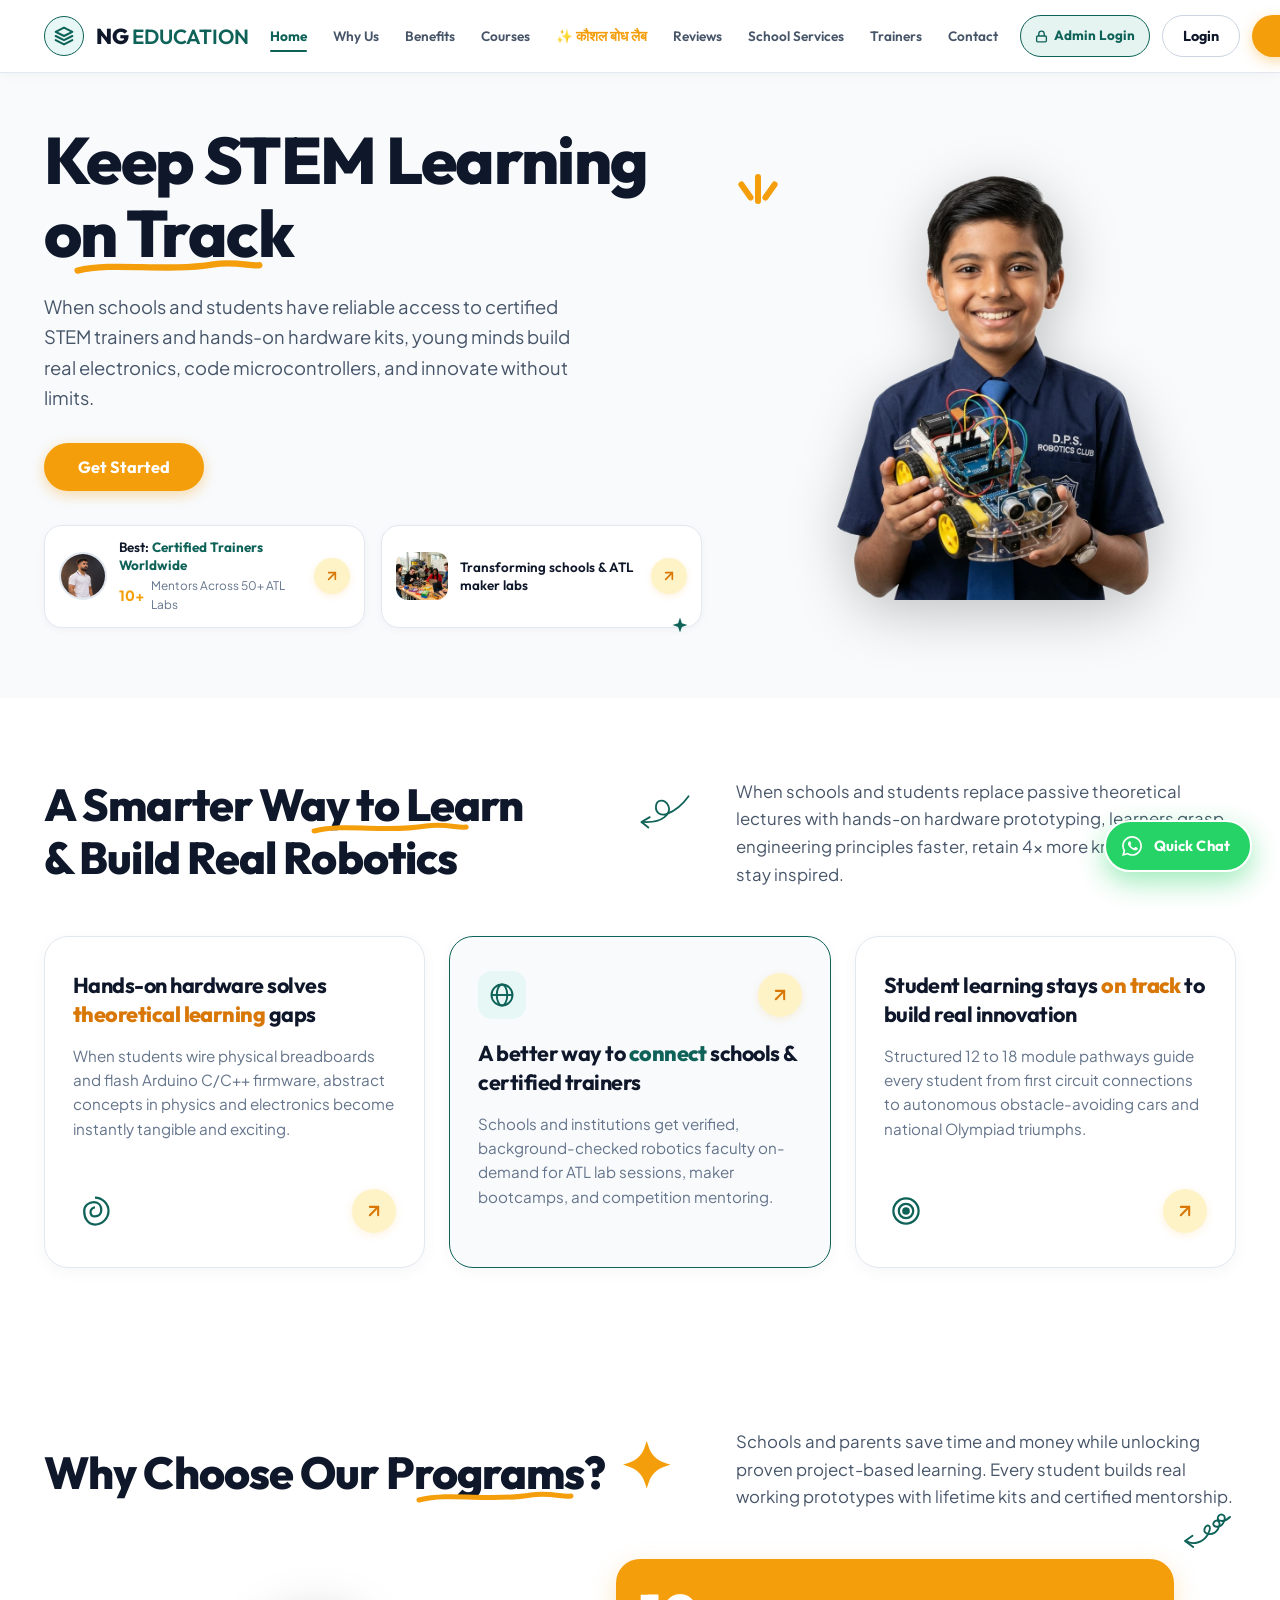
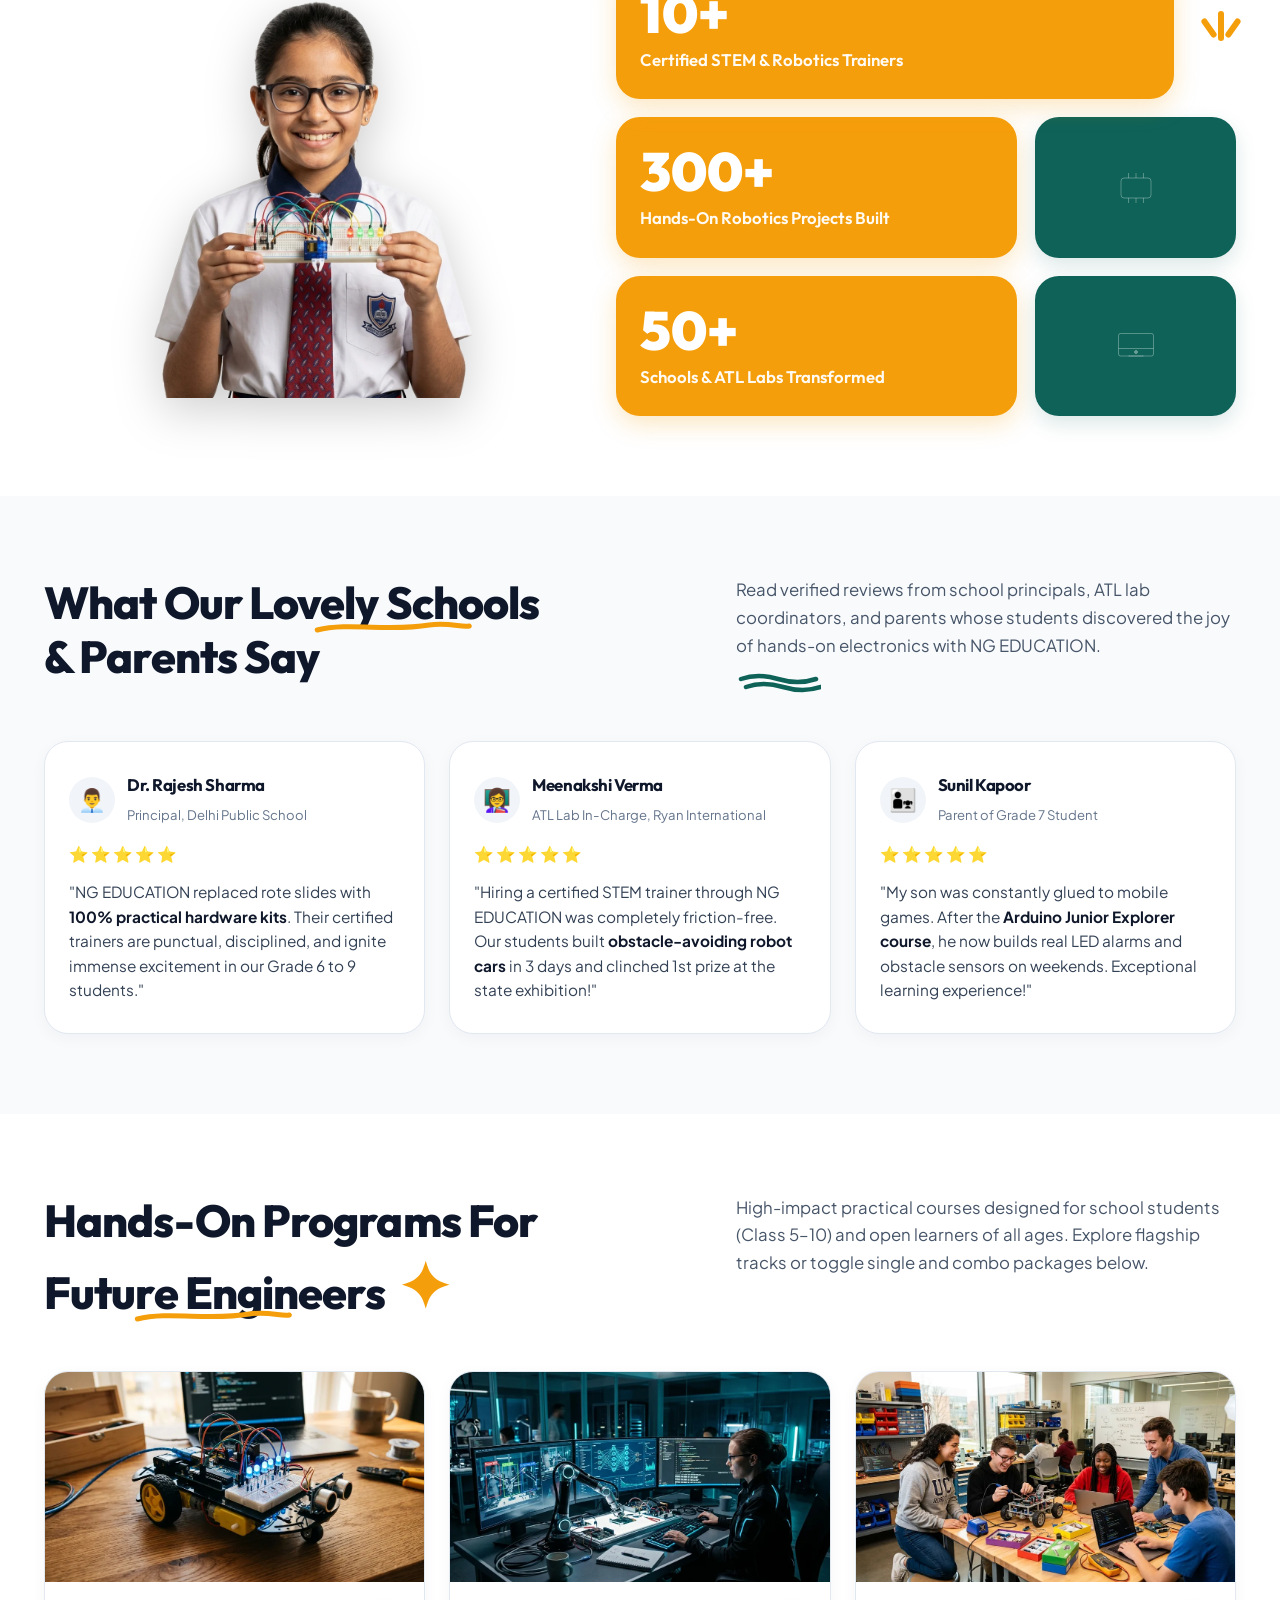
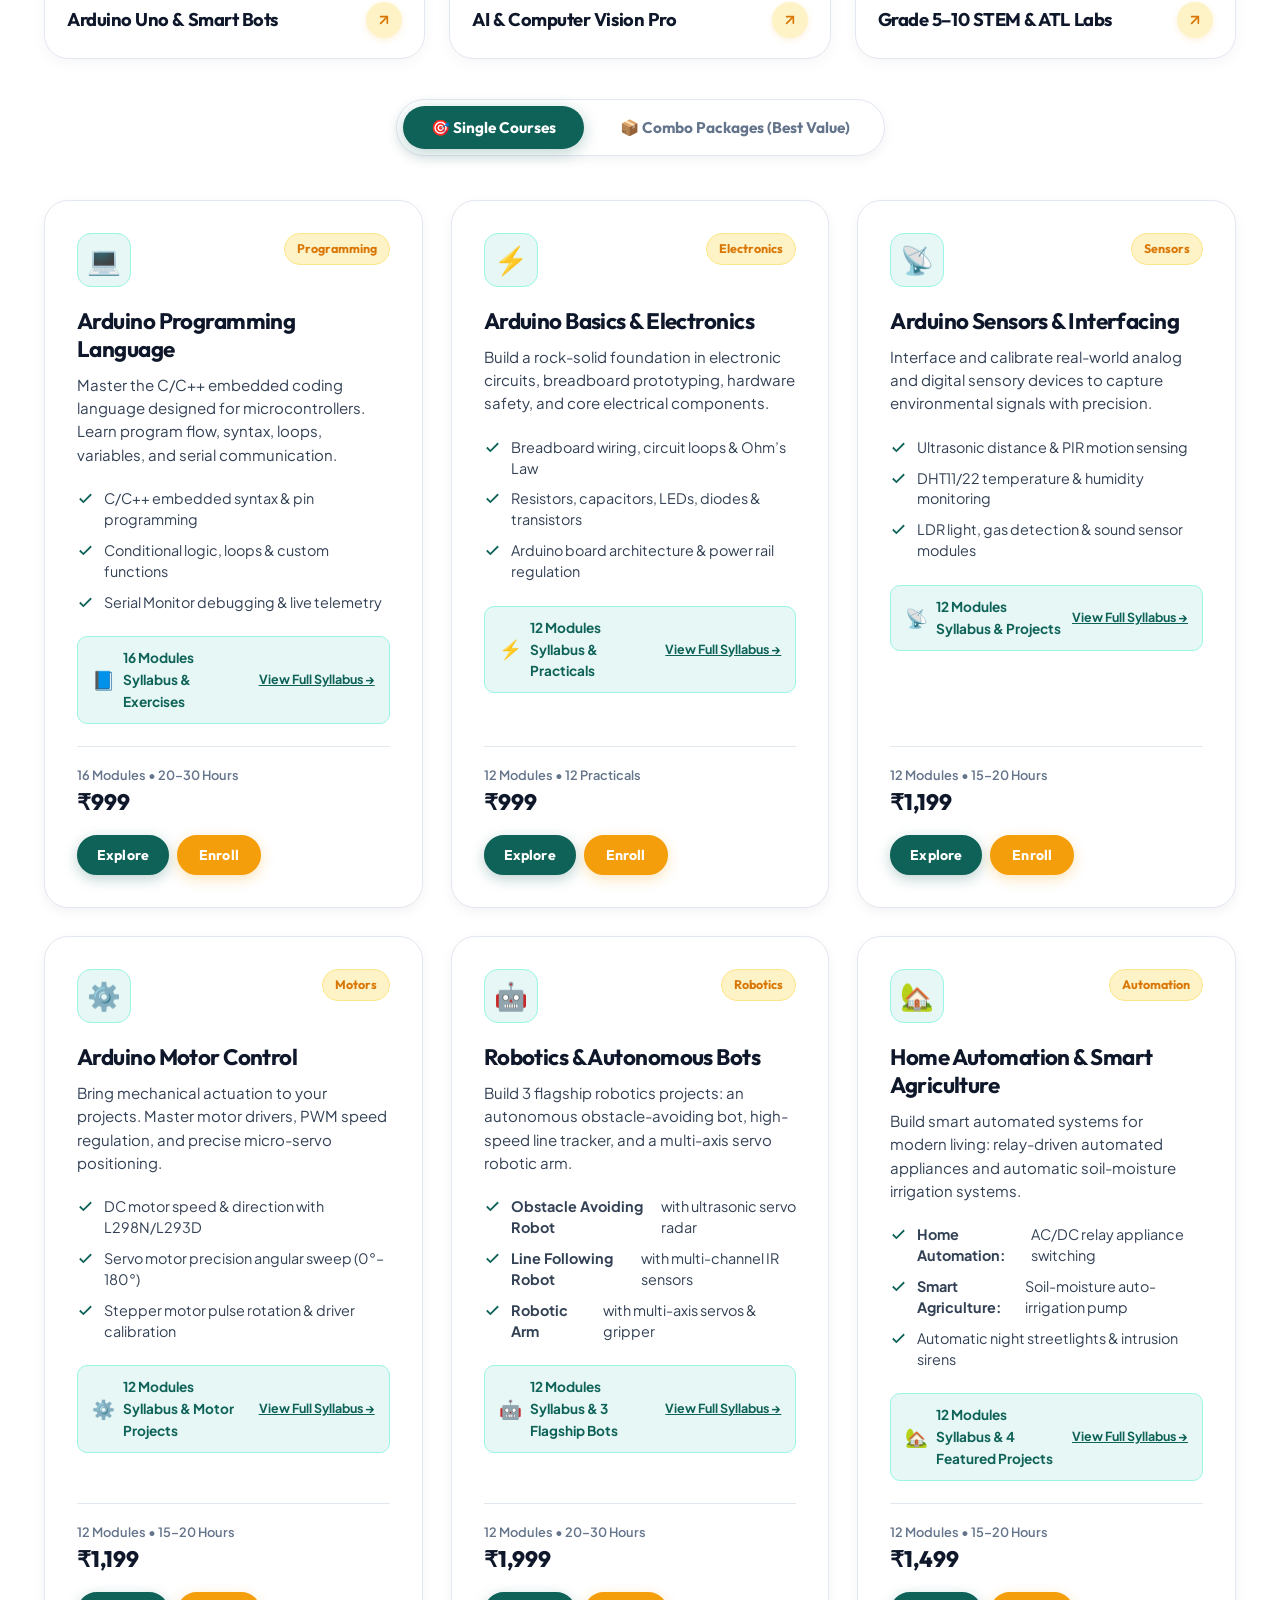
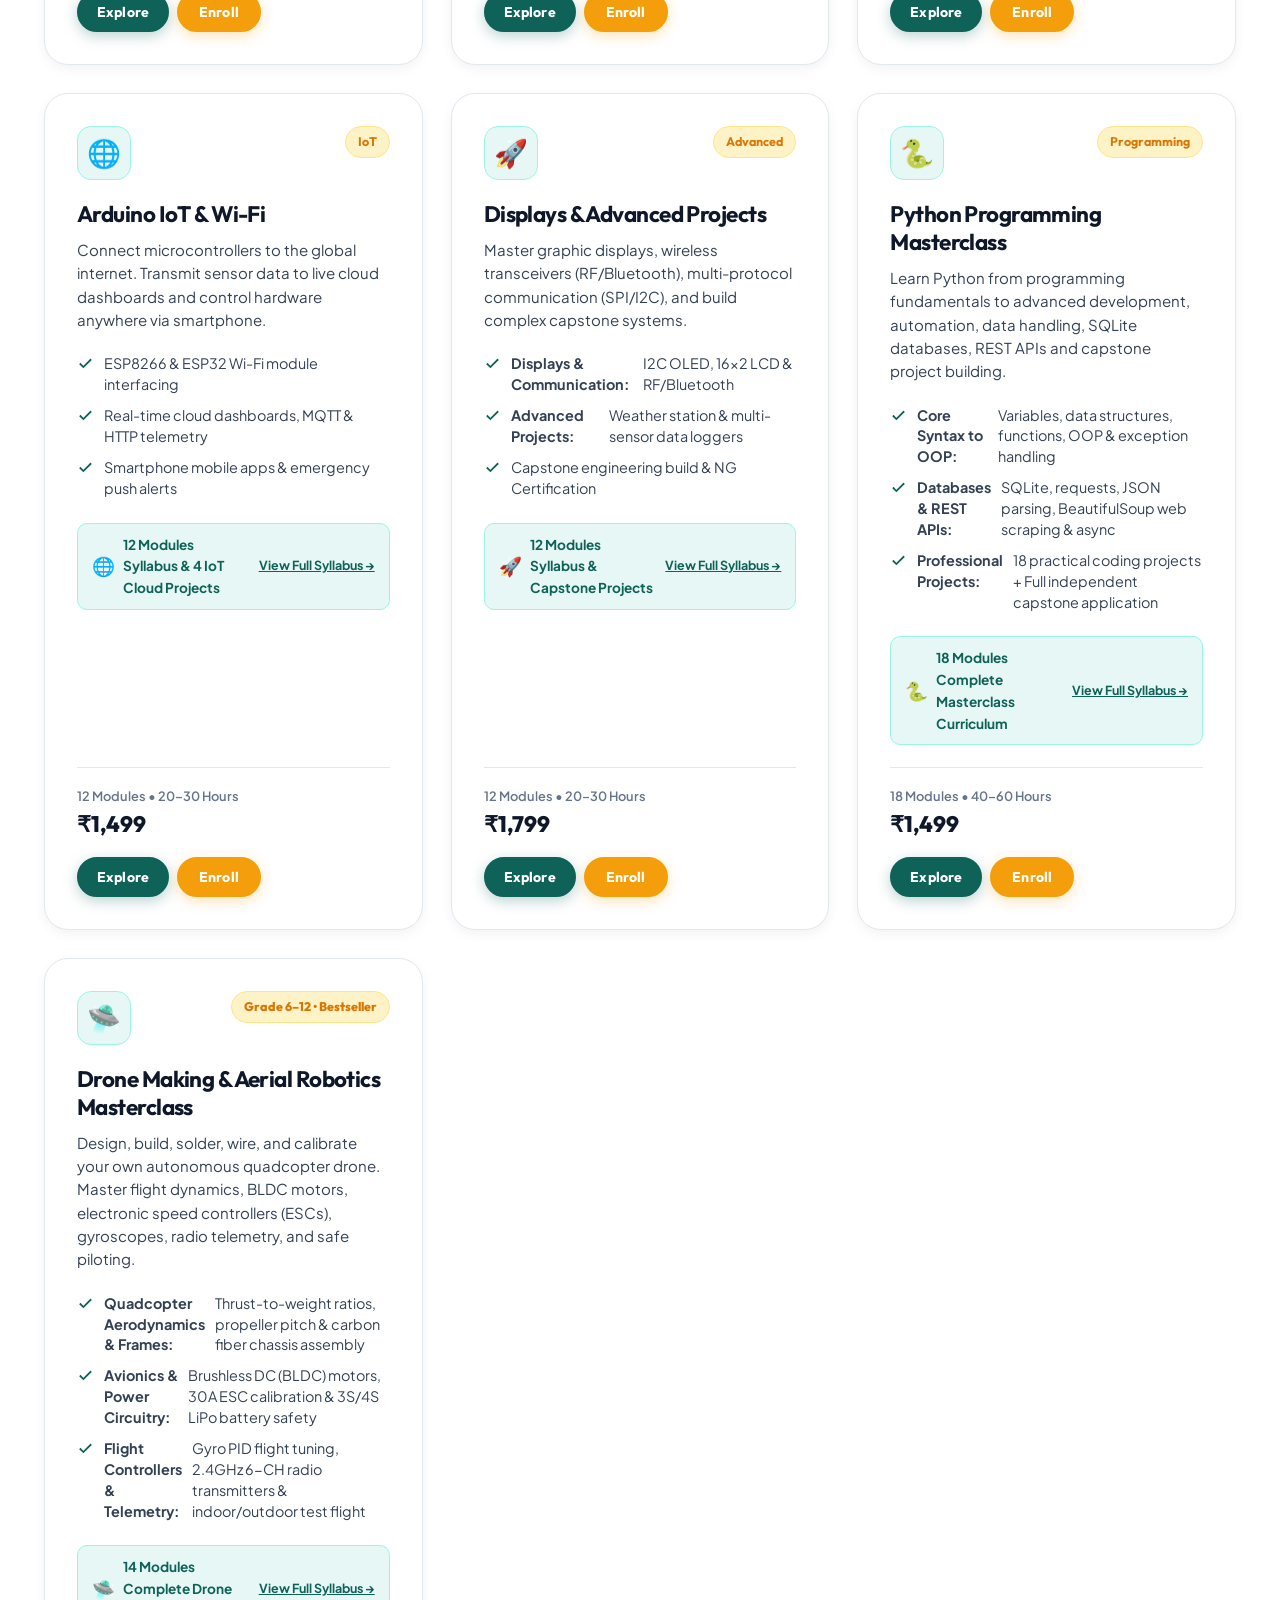
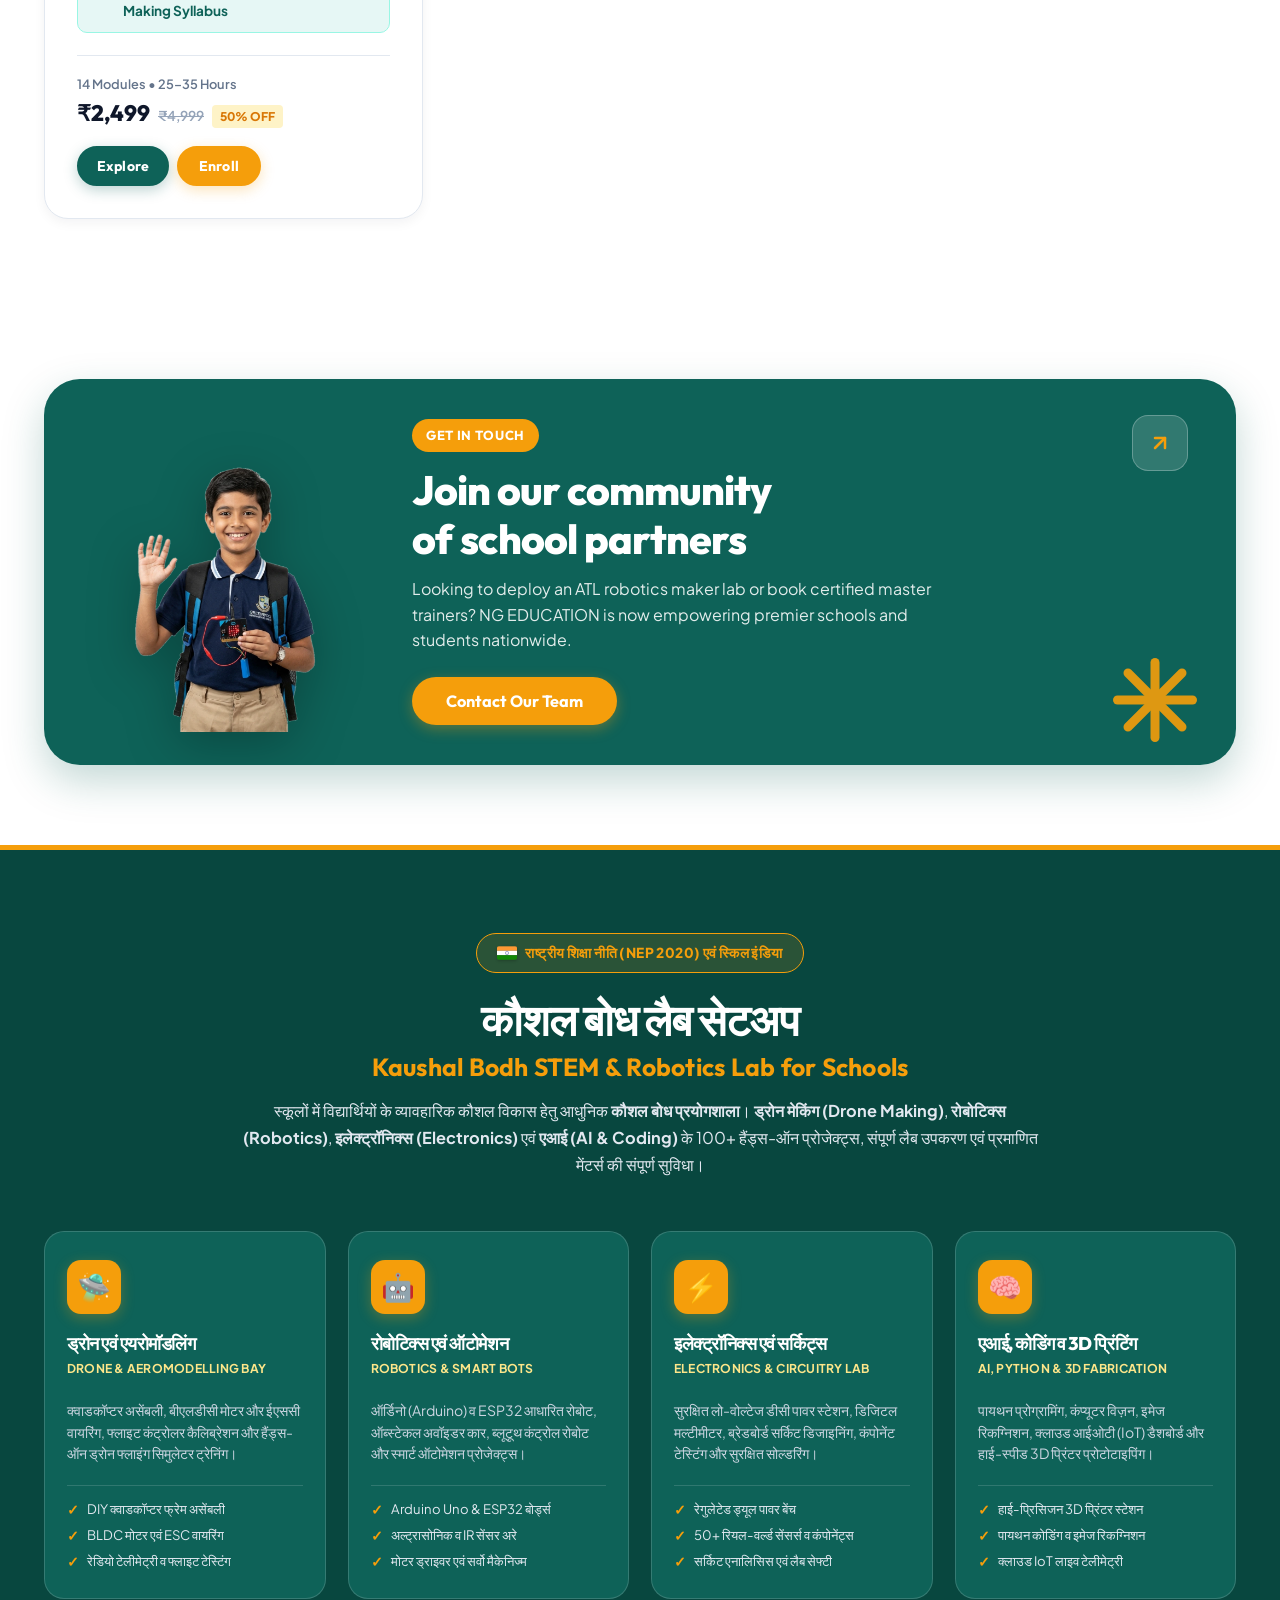
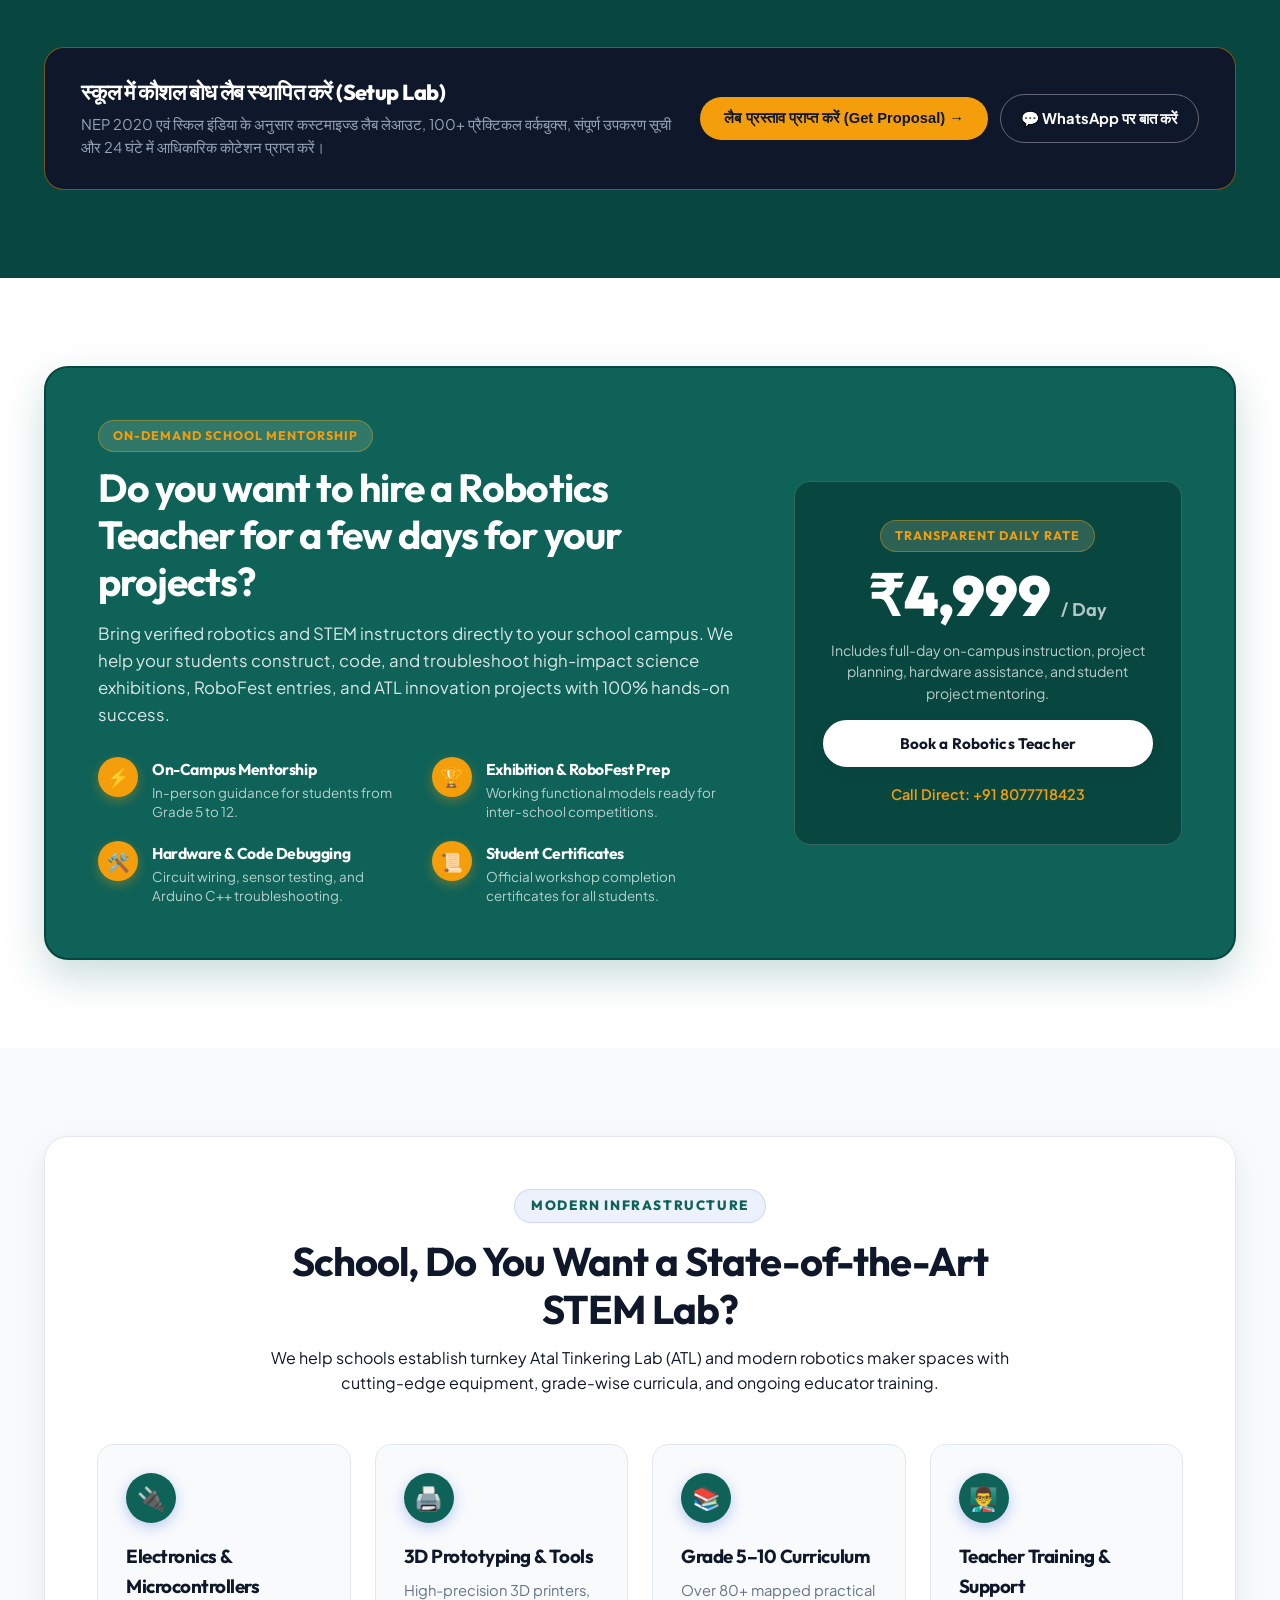
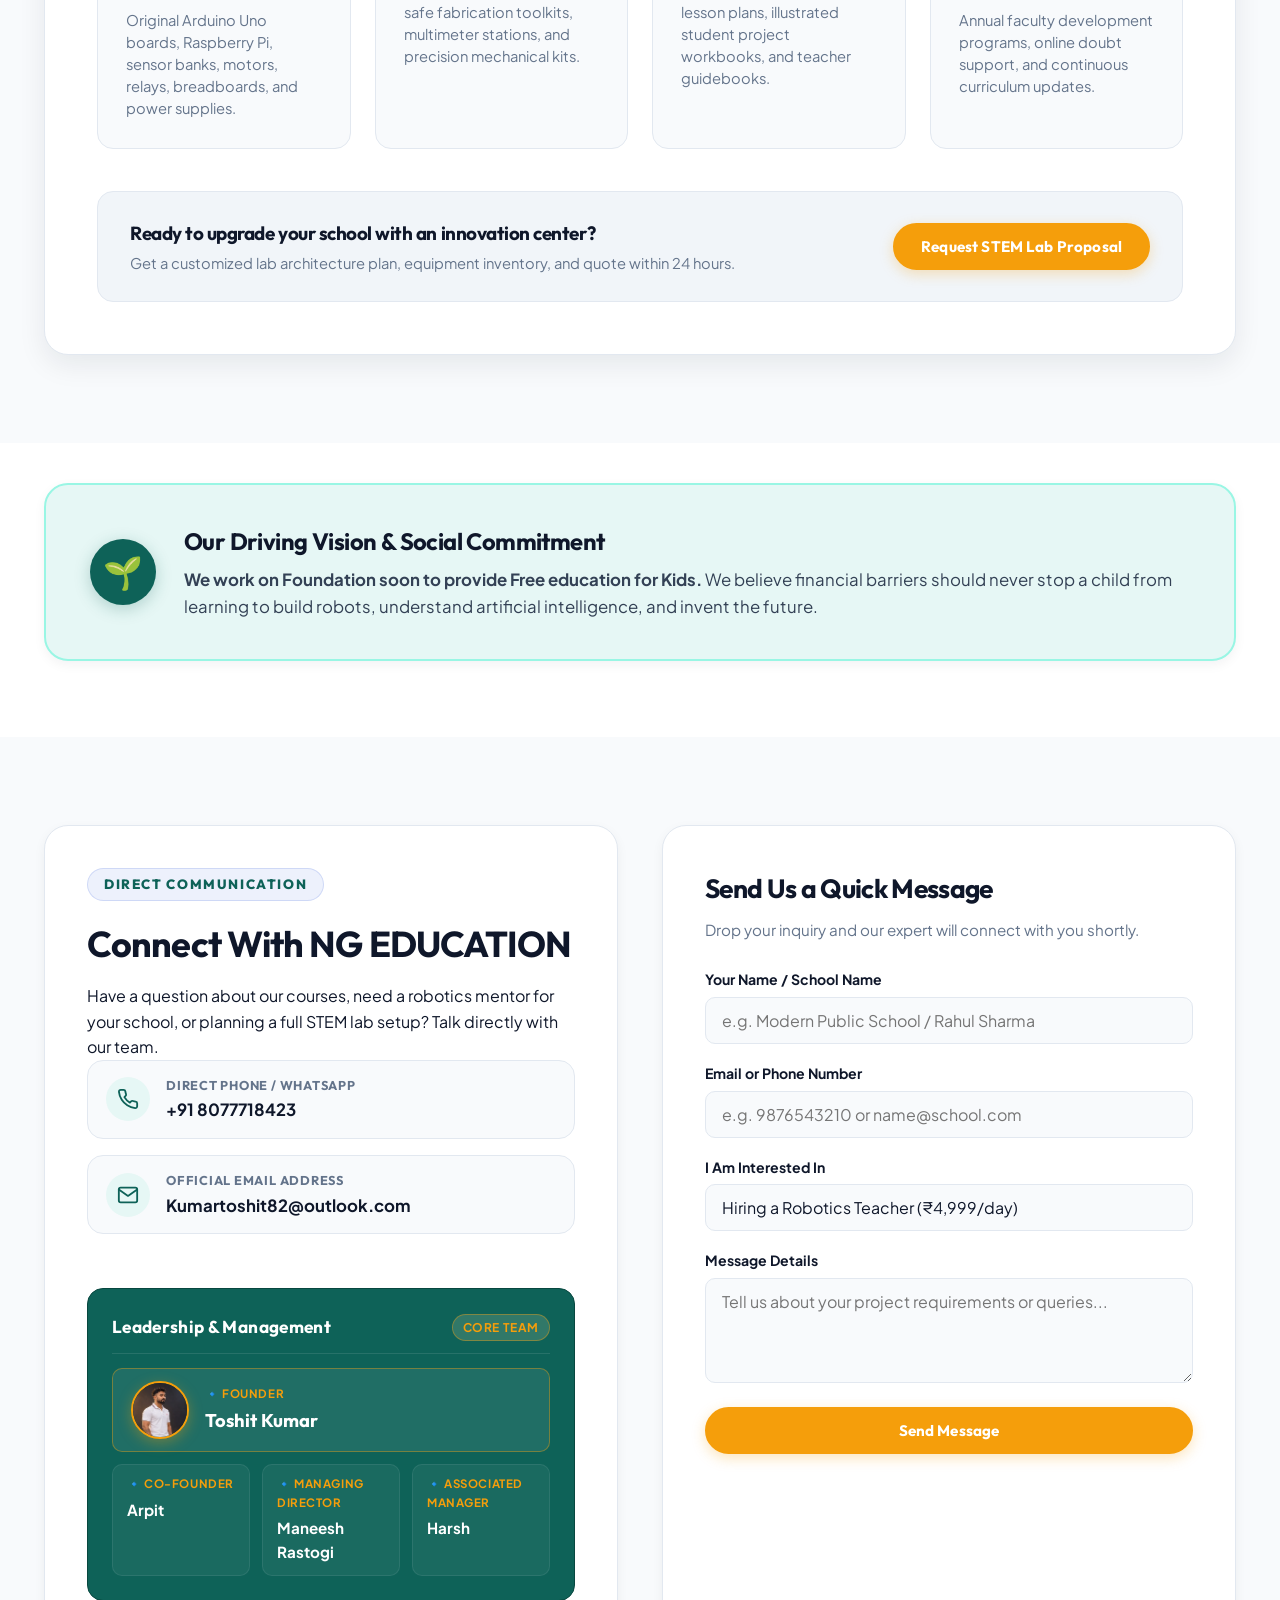
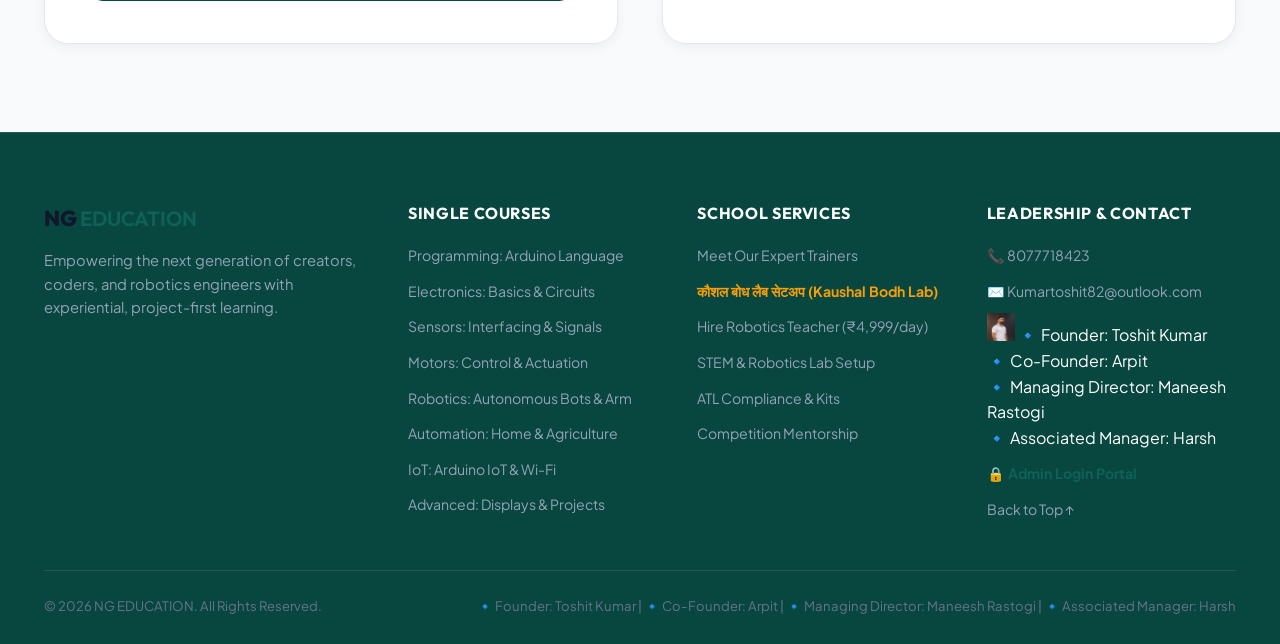
==== commit fda6a27e: "Refine Kaushal Bodh Lab Hindi copywriting, layout alignment, SVG flag, and card typography" ====
--- a/index.html
+++ b/index.html
@@ -49,7 +49,7 @@
           <li><a href="#why-hands-on" class="nav-link">Why Us</a></li>
           <li><a href="#why-choose" class="nav-link">Benefits</a></li>
           <li><a href="#courses" class="nav-link">Courses</a></li>
-          <li><a href="#kaushal-bodh" class="nav-link" style="color: #F59E0B; font-weight: 700;">✨ Kaushal Bodh Lab</a></li>
+          <li><a href="#kaushal-bodh" class="nav-link" style="color: #F59E0B; font-weight: 700;">✨ कौशल बोध लैब</a></li>
           <li><a href="#testimonials" class="nav-link">Reviews</a></li>
           <li><a href="#hire-teacher" class="nav-link">School Services</a></li>
           <li><a href="trainers.html" class="nav-link">Trainers</a></li>
@@ -1205,68 +1205,87 @@
   <section class="kaushal-bodh-section" id="kaushal-bodh">
     <div class="container">
       
+      <!-- Section Header -->
       <div class="kaushal-head">
         <div class="kaushal-badge-pill">
-          <span>🇮🇳</span>
-          <span>NEP 2020 &amp; SKILL INDIA COMPLIANT</span>
+          <svg width="20" height="14" viewBox="0 0 900 600" style="border-radius: 2px; flex-shrink: 0; vertical-align: middle; box-shadow: 0 1px 3px rgba(0,0,0,0.2);">
+            <rect width="900" height="200" fill="#FF9933"/>
+            <rect y="200" width="900" height="200" fill="#FFFFFF"/>
+            <rect y="400" width="900" height="200" fill="#128807"/>
+            <circle cx="450" cy="300" r="75" fill="none" stroke="#000080" stroke-width="14"/>
+            <circle cx="450" cy="300" r="16" fill="#000080"/>
+          </svg>
+          <span>राष्ट्रीय शिक्षा नीति (NEP 2020) एवं स्किल इंडिया</span>
         </div>
         <h2>
-          Kaushal Bodh Lab Setup for Schools<br>
-          <span>(कौशल बोध कौशल्य विकास लैब)</span>
+          <span class="kaushal-hindi-title">कौशल बोध लैब सेटअप</span>
+          <span class="kaushal-eng-sub">Kaushal Bodh STEM &amp; Robotics Lab for Schools</span>
         </h2>
         <p>
-          Transform your school campus with a turnkey vocational skill &amp; experiential tinkering laboratory. From <strong>Drone Making &amp; Aerial Robotics</strong> to <strong>IoT, Artificial Intelligence, and Embedded Circuits</strong> — NG EDUCATION provides complete workbench infrastructure, 100+ mapped practical curricula, and verified resident STEM trainers.
+          स्कूलों में विद्यार्थियों के व्यावहारिक कौशल विकास हेतु आधुनिक <strong>कौशल बोध प्रयोगशाला</strong>। <strong>ड्रोन मेकिंग (Drone Making)</strong>, <strong>रोबोटिक्स (Robotics)</strong>, <strong>इलेक्ट्रॉनिक्स (Electronics)</strong> एवं <strong>एआई (AI &amp; Coding)</strong> के 100+ हैंड्स-ऑन प्रोजेक्ट्स, संपूर्ण लैब उपकरण एवं प्रमाणित मेंटर्स की संपूर्ण सुविधा।
         </p>
       </div>
 
       <!-- 4 Pillars of Kaushal Bodh Lab -->
       <div class="kaushal-grid">
         
-        <!-- Pillar 1: Drone & Aerial Robotics -->
+        <!-- Pillar 1: Drone & Aeromodelling -->
         <div class="kaushal-box">
           <div class="kaushal-icon-orb">🛸</div>
-          <h4>Drone &amp; Aeromodelling Bay</h4>
-          <p>Complete quadcopter assembly workstations, brushless motors, flight controller calibration rigs, and safe tethered piloting nets.</p>
+          <div class="kaushal-box-titles">
+            <h4>ड्रोन एवं एयरोमॉडलिंग</h4>
+            <span>Drone &amp; Aeromodelling Bay</span>
+          </div>
+          <p>क्वाडकॉप्टर असेंबली, बीएलडीसी मोटर और ईएससी वायरिंग, फ्लाइट कंट्रोलर कैलिब्रेशन और हैंड्स-ऑन ड्रोन फ्लाइंग सिमुलेटर ट्रेनिंग।</p>
           <ul class="kaushal-features-list">
-            <li><span>✓</span> Quadcopter Frame Assembly</li>
-            <li><span>✓</span> BLDC Motor &amp; ESC Wiring</li>
-            <li><span>✓</span> Radio Telemetry &amp; Flight Simulator</li>
+            <li><span class="k-tick">✓</span><span>DIY क्वाडकॉप्टर फ्रेम असेंबली</span></li>
+            <li><span class="k-tick">✓</span><span>BLDC मोटर एवं ESC वायरिंग</span></li>
+            <li><span class="k-tick">✓</span><span>रेडियो टेलीमेट्री व फ्लाइट टेस्टिंग</span></li>
           </ul>
         </div>
 
         <!-- Pillar 2: Robotics & Automation -->
         <div class="kaushal-box">
           <div class="kaushal-icon-orb">🤖</div>
-          <h4>Robotics &amp; Autonomous Bots</h4>
-          <p>Microcontroller hardware kits, multi-axis robotic arms, line followers, obstacle avoidance cars, and industrial relay automation.</p>
+          <div class="kaushal-box-titles">
+            <h4>रोबोटिक्स एवं ऑटोमेशन</h4>
+            <span>Robotics &amp; Smart Bots</span>
+          </div>
+          <p>ऑर्डिनो (Arduino) व ESP32 आधारित रोबोट, ऑब्स्टेकल अवॉइडर कार, ब्लूटूथ कंट्रोल रोबोट और स्मार्ट ऑटोमेशन प्रोजेक्ट्स।</p>
           <ul class="kaushal-features-list">
-            <li><span>✓</span> Arduino &amp; ESP32 Hardware Kits</li>
-            <li><span>✓</span> Ultrasonic &amp; IR Sensor Arrays</li>
-            <li><span>✓</span> Motor Drivers &amp; Servomechanisms</li>
+            <li><span class="k-tick">✓</span><span>Arduino Uno &amp; ESP32 बोर्ड्स</span></li>
+            <li><span class="k-tick">✓</span><span>अल्ट्रासोनिक व IR सेंसर अरे</span></li>
+            <li><span class="k-tick">✓</span><span>मोटर ड्राइवर एवं सर्वो मैकेनिज्म</span></li>
           </ul>
         </div>
 
         <!-- Pillar 3: Electronics & Prototyping -->
         <div class="kaushal-box">
           <div class="kaushal-icon-orb">⚡</div>
-          <h4>Electronics &amp; Circuitry Lab</h4>
-          <p>Safe low-voltage DC power stations, digital multimeters, component sorting banks, breadboards, and guided soldering stations.</p>
+          <div class="kaushal-box-titles">
+            <h4>इलेक्ट्रॉनिक्स एवं सर्किट्स</h4>
+            <span>Electronics &amp; Circuitry Lab</span>
+          </div>
+          <p>सुरक्षित लो-वोल्टेज डीसी पावर स्टेशन, डिजिटल मल्टीमीटर, ब्रेडबोर्ड सर्किट डिजाइनिंग, कंपोनेंट टेस्टिंग और सुरक्षित सोल्डरिंग।</p>
           <ul class="kaushal-features-list">
-            <li><span>✓</span> Regulated Dual Power Benches</li>
-            <li><span>✓</span> 50+ Real-World Sensors &amp; Actuators</li>
-            <li><span>✓</span> Circuit Analysis &amp; Safety Protocols</li>
+            <li><span class="k-tick">✓</span><span>रेगुलेटेड ड्यूल पावर बेंच</span></li>
+            <li><span class="k-tick">✓</span><span>50+ रियल-वर्ल्ड सेंसर्स व कंपोनेंट्स</span></li>
+            <li><span class="k-tick">✓</span><span>सर्किट एनालिसिस एवं लैब सेफ्टी</span></li>
           </ul>
         </div>
 
         <!-- Pillar 4: AI, Python & IoT -->
         <div class="kaushal-box">
           <div class="kaushal-icon-orb">🧠</div>
-          <h4>AI, Python &amp; 3D Fabrication</h4>
-          <p>Modern computing stations for Python programming, edge computer vision, cloud IoT dashboards, and rapid 3D printer fabrication.</p>
+          <div class="kaushal-box-titles">
+            <h4>एआई, कोडिंग व 3D प्रिंटिंग</h4>
+            <span>AI, Python &amp; 3D Fabrication</span>
+          </div>
+          <p>पायथन प्रोग्रामिंग, कंप्यूटर विज़न, इमेज रिकग्निशन, क्लाउड आईओटी (IoT) डैशबोर्ड और हाई-स्पीड 3D प्रिंटर प्रोटोटाइपिंग।</p>
           <ul class="kaushal-features-list">
-            <li><span>✓</span> High-Precision 3D Printer Station</li>
-            <li><span>✓</span> Python Coding &amp; Image Recognition</li>
-            <li><span>✓</span> Cloud IoT Telemetry Dashboards</li>
+            <li><span class="k-tick">✓</span><span>हाई-प्रिसिजन 3D प्रिंटर स्टेशन</span></li>
+            <li><span class="k-tick">✓</span><span>पायथन कोडिंग व इमेज रिकग्निशन</span></li>
+            <li><span class="k-tick">✓</span><span>क्लाउड IoT लाइव टेलीमेट्री</span></li>
           </ul>
         </div>
 
@@ -1275,17 +1294,17 @@
       <!-- Bottom Action Strip -->
       <div class="kaushal-banner-strip">
         <div class="kaushal-strip-left">
-          <h3>Equip Your School with a Certified Kaushal Bodh Lab</h3>
+          <h3>स्कूल में कौशल बोध लैब स्थापित करें (Setup Lab)</h3>
           <p>
-            Get a customized school lab layout plan, mapped NEP 2020 student workbooks (Grade 5–12), equipment inventory, and transparent turnkey quotation within 24 hours.
+            NEP 2020 एवं स्किल इंडिया के अनुसार कस्टमाइज्ड लैब लेआउट, 100+ प्रैक्टिकल वर्कबुक्स, संपूर्ण उपकरण सूची और 24 घंटे में आधिकारिक कोटेशन प्राप्त करें।
           </p>
         </div>
         <div class="kaushal-strip-actions">
-          <button class="btn-pill btn-pill-amber" data-open-modal="modalKaushalBodh" style="font-weight: 800; padding: 14px 28px; font-size: 0.95rem;">
-            <span>Request Kaushal Bodh Lab Proposal →</span>
+          <button class="kaushal-btn-req" data-open-modal="modalKaushalBodh">
+            <span>लैब प्रस्ताव प्राप्त करें (Get Proposal) →</span>
           </button>
-          <a href="https://wa.me/918077718423?text=Hello%20NG%20Education!%20We%20are%20interested%20in%20Kaushal%20Bodh%20Lab%20setup%20for%20our%20school." target="_blank" class="btn-pill btn-pill-outline-white" style="font-weight: 700; padding: 14px 22px; text-decoration: none;">
-            <span>💬 WhatsApp Expert</span>
+          <a href="https://wa.me/918077718423?text=Hello%20NG%20Education!%20We%20are%20interested%20in%20Kaushal%20Bodh%20Lab%20setup%20for%20our%20school." target="_blank" class="kaushal-btn-wa">
+            <span>💬 WhatsApp पर बात करें</span>
           </a>
         </div>
       </div>
@@ -1577,7 +1596,7 @@
           <h4>School Services</h4>
           <ul class="footer-links">
             <li><a href="trainers.html">Meet Our Expert Trainers</a></li>
-            <li><a href="#kaushal-bodh" style="color: #F59E0B; font-weight: 700;">Kaushal Bodh Lab Setup (कौशल बोध)</a></li>
+            <li><a href="#kaushal-bodh" style="color: #F59E0B; font-weight: 700;">कौशल बोध लैब सेटअप (Kaushal Bodh Lab)</a></li>
             <li><a href="#hire-teacher">Hire Robotics Teacher (₹4,999/day)</a></li>
             <li><a href="#stem-labs">STEM & Robotics Lab Setup</a></li>
             <li><a href="#stem-labs">ATL Compliance & Kits</a></li>
@@ -6274,47 +6293,53 @@
   <div class="modal-overlay" id="modalKaushalBodh">
     <div class="modal-card" style="max-width: 520px;">
       <button class="modal-close-btn" aria-label="Close modal">✕</button>
-      <div style="display: inline-flex; align-items: center; gap: 6px; background: #E6F7F5; border: 1px solid #0E6258; border-radius: 999px; padding: 4px 12px; margin-bottom: 12px;">
-        <span style="font-size: 0.8rem; font-weight: 800; color: #0E6258;">🇮🇳 NEP 2020 &amp; SKILL INDIA</span>
+      <div style="display: inline-flex; align-items: center; gap: 8px; background: #E6F7F5; border: 1px solid #0E6258; border-radius: 999px; padding: 5px 14px; margin-bottom: 12px;">
+        <svg width="18" height="12" viewBox="0 0 900 600" style="border-radius: 2px; flex-shrink: 0;">
+          <rect width="900" height="200" fill="#FF9933"/>
+          <rect y="200" width="900" height="200" fill="#FFFFFF"/>
+          <rect y="400" width="900" height="200" fill="#128807"/>
+          <circle cx="450" cy="300" r="75" fill="none" stroke="#000080" stroke-width="14"/>
+        </svg>
+        <span style="font-size: 0.8rem; font-weight: 800; color: #0E6258;">राष्ट्रीय शिक्षा नीति (NEP 2020) एवं स्किल इंडिया</span>
       </div>
-      <h3 style="font-size: 1.5rem; margin-bottom: 6px; color: #0F172A;">Kaushal Bodh Lab Proposal</h3>
-      <p style="font-size: 0.88rem; color: #64748B; margin-bottom: 20px;">Request a customized lab architecture, equipment list, trainer deployment, and quote for your school.</p>
+      <h3 style="font-size: 1.45rem; margin-bottom: 6px; color: #0F172A;">कौशल बोध लैब प्रस्ताव अनुरोध</h3>
+      <p style="font-size: 0.88rem; color: #64748B; margin-bottom: 18px;">अपने स्कूल हेतु कस्टमाइज्ड लैब प्लान, उपकरण सूची, ट्रेनर डिप्लॉयमेंट एवं कोटेशन प्राप्त करें।</p>
 
       <form class="modal-form" data-form-type="Kaushal Bodh Lab Request">
         <div class="input-group">
-          <label class="input-label">School / Institution Name *</label>
+          <label class="input-label">स्कूल / संस्थान का नाम (School Name) *</label>
           <input type="text" class="text-input" placeholder="e.g. Delhi Public School / St. Xavier's" required>
         </div>
         <div class="input-group">
-          <label class="input-label">Principal / Coordinator Name *</label>
+          <label class="input-label">प्रिंसिपल / समन्वयक का नाम (Coordinator Name) *</label>
           <input type="text" class="text-input" placeholder="e.g. Dr. R. K. Sharma" required>
         </div>
         <div class="input-group">
-          <label class="input-label">Official WhatsApp / Mobile Number *</label>
+          <label class="input-label">व्हाट्सएप / मोबाइल नंबर (Mobile No) *</label>
           <input type="tel" class="text-input" placeholder="e.g. 9876543210" required>
         </div>
         <div class="input-group">
-          <label class="input-label">Email Address *</label>
+          <label class="input-label">आधिकारिक ईमेल (Email Address) *</label>
           <input type="email" class="text-input" placeholder="principal@school.edu.in" required>
         </div>
         <div class="input-group">
-          <label class="input-label">City &amp; State *</label>
+          <label class="input-label">शहर एवं राज्य (City &amp; State) *</label>
           <input type="text" class="text-input" placeholder="e.g. Noida, Uttar Pradesh" required>
         </div>
         <div class="input-group">
-          <label class="input-label">Approximate Student Strength (Grade 5–12)</label>
+          <label class="input-label">विद्यार्थियों की संख्या (Class 5–12)</label>
           <select class="select-input">
-            <option value="200-500">200–500 Students</option>
-            <option value="500-1000">500–1,000 Students</option>
-            <option value="1000-2000">1,000–2,000 Students</option>
-            <option value="2000+">2,000+ Students</option>
+            <option value="200-500">200–500 विद्यार्थी (Students)</option>
+            <option value="500-1000">500–1,000 विद्यार्थी (Students)</option>
+            <option value="1000-2000">1,000–2,000 विद्यार्थी (Students)</option>
+            <option value="2000+">2,000+ विद्यार्थी (Students)</option>
           </select>
         </div>
         <div class="input-group">
-          <label class="input-label">Key Requirements / Notes</label>
-          <textarea class="text-input" style="height: 60px; padding-top: 8px;" placeholder="e.g. Looking for Drone lab, Robotics workbench & certified teacher..."></textarea>
-        </div>
-        <button type="submit" class="btn-pill btn-pill-primary" style="width: 100%; margin-top: 6px;">Submit Lab Proposal Request →</button>
+          <label class="input-label">आवश्यकता / विवरण (Requirements / Notes)</label>
+          <textarea class="text-input" style="height: 60px; padding-top: 8px;" placeholder="उदा. ड्रोन लैब, रोबोटिक्स वर्कबेंच एवं ट्रेनर की आवश्यकता है..."></textarea>
+        </div>
+        <button type="submit" class="btn-pill btn-pill-primary" style="width: 100%; margin-top: 6px; font-weight: 800;">प्रस्ताव अनुरोध भेजें (Submit Request) →</button>
       </form>
     </div>
   </div>
--- a/css/style.css
+++ b/css/style.css
@@ -4425,14 +4425,15 @@
 }
 
 /* =====================================================================
-   KAUSHAL BODH LAB SECTION (NEP 2020 / SKILL INDIA)
+   KAUSHAL BODH LAB SECTION (NEP 2020 / SKILL INDIA) - REFINED
    ===================================================================== */
 .kaushal-bodh-section {
-  padding: 96px 0;
+  padding: 88px 0;
   background-color: #08473F;
   color: #FFFFFF;
   position: relative;
-  overflow: hidden;
+  overflow-x: hidden;
+  width: 100%;
 }
 
 .kaushal-bodh-section::before {
@@ -4441,166 +4442,312 @@
   top: 0;
   left: 0;
   right: 0;
-  height: 6px;
+  height: 5px;
   background: #F59E0B;
 }
 
 .kaushal-badge-pill {
   display: inline-flex;
   align-items: center;
+  justify-content: center;
   gap: 8px;
-  padding: 8px 18px;
-  background-color: rgba(245, 158, 11, 0.15);
+  padding: 8px 20px;
+  background-color: rgba(245, 158, 11, 0.14);
   border: 1.5px solid #F59E0B;
   border-radius: 999px;
   color: #F59E0B;
-  font-size: 0.88rem;
+  font-size: 0.86rem;
   font-weight: 800;
-  letter-spacing: 0.04em;
+  letter-spacing: 0.03em;
   margin-bottom: 20px;
+  max-width: 100%;
+  box-sizing: border-box;
+  flex-wrap: wrap;
 }
 
 .kaushal-head {
   text-align: center;
-  max-width: 860px;
-  margin: 0 auto 56px;
+  max-width: 880px;
+  margin: 0 auto 52px;
 }
 
 .kaushal-head h2 {
-  font-size: clamp(2.2rem, 3.8vw, 2.9rem);
+  font-size: clamp(1.85rem, 3.4vw, 2.7rem);
   font-weight: 900;
   color: #FFFFFF;
-  line-height: 1.2;
-  margin-bottom: 18px;
-}
-
-.kaushal-head h2 span {
+  line-height: 1.25;
+  margin-bottom: 16px;
+  word-break: break-word;
+}
+
+.kaushal-head h2 .kaushal-hindi-title {
+  display: block;
+  color: #FFFFFF;
+  margin-bottom: 4px;
+}
+
+.kaushal-head h2 .kaushal-eng-sub {
+  display: block;
+  font-size: clamp(1.15rem, 2vw, 1.55rem);
+  font-weight: 700;
   color: #F59E0B;
+  letter-spacing: 0.01em;
 }
 
 .kaushal-head p {
-  font-size: 1.05rem;
+  font-size: 1.02rem;
   color: #E2E8F0;
-  line-height: 1.6;
+  line-height: 1.65;
+  max-width: 820px;
+  margin: 0 auto;
 }
 
 .kaushal-grid {
   display: grid;
   grid-template-columns: repeat(4, 1fr);
-  gap: 24px;
+  gap: 22px;
   margin-bottom: 48px;
 }
 
 .kaushal-box {
   background-color: #0E6258;
-  border: 1.5px solid rgba(255, 255, 255, 0.15);
+  border: 1.5px solid rgba(255, 255, 255, 0.16);
   border-radius: 20px;
-  padding: 32px 24px;
-  transition: all 0.3s ease;
+  padding: 28px 22px;
+  transition: all 0.28s ease;
   display: flex;
   flex-direction: column;
+  box-sizing: border-box;
+  text-align: left;
 }
 
 .kaushal-box:hover {
-  transform: translateY(-6px);
+  transform: translateY(-5px);
   border-color: #F59E0B;
-  box-shadow: 0 16px 36px rgba(0, 0, 0, 0.25);
+  box-shadow: 0 16px 32px rgba(0, 0, 0, 0.3);
 }
 
 .kaushal-icon-orb {
-  width: 58px;
-  height: 58px;
-  border-radius: 16px;
+  width: 54px;
+  height: 54px;
+  border-radius: 14px;
   background-color: #F59E0B;
   color: #0F172A;
   display: flex;
   align-items: center;
   justify-content: center;
-  font-size: 1.8rem;
-  margin-bottom: 22px;
-  box-shadow: 0 6px 18px rgba(245, 158, 11, 0.35);
-}
-
-.kaushal-box h4 {
-  font-size: 1.25rem;
+  font-size: 1.7rem;
+  margin-bottom: 18px;
+  flex-shrink: 0;
+  box-shadow: 0 4px 14px rgba(245, 158, 11, 0.3);
+}
+
+.kaushal-box-titles {
+  min-height: 58px;
+  margin-bottom: 10px;
+}
+
+.kaushal-box-titles h4 {
+  font-size: 1.15rem;
   font-weight: 800;
   color: #FFFFFF;
-  margin-bottom: 10px;
+  line-height: 1.3;
+  margin-bottom: 3px;
+}
+
+.kaushal-box-titles span {
+  display: block;
+  font-size: 0.76rem;
+  font-weight: 700;
+  color: #FDE68A;
+  letter-spacing: 0.02em;
+  text-transform: uppercase;
 }
 
 .kaushal-box p {
-  font-size: 0.9rem;
+  font-size: 0.88rem;
   color: #CBD5E1;
   line-height: 1.55;
-  margin-bottom: 18px;
-  flex: 1;
+  margin-bottom: 20px;
+  flex: 1 1 auto;
 }
 
 .kaushal-features-list {
   list-style: none;
   padding: 0;
-  margin: 0;
-  border-top: 1px solid rgba(255, 255, 255, 0.1);
+  margin: auto 0 0 0;
+  border-top: 1px solid rgba(255, 255, 255, 0.14);
   padding-top: 14px;
 }
 
 .kaushal-features-list li {
   font-size: 0.82rem;
   color: #E2E8F0;
-  margin-bottom: 6px;
-  display: flex;
-  align-items: center;
-  gap: 6px;
-}
-
-.kaushal-features-list li span {
+  margin-bottom: 7px;
+  display: flex;
+  align-items: flex-start;
+  gap: 8px;
+  line-height: 1.4;
+}
+
+.kaushal-features-list li:last-child {
+  margin-bottom: 0;
+}
+
+.kaushal-features-list li .k-tick {
   color: #F59E0B;
-  font-weight: 700;
+  font-weight: 800;
+  font-size: 0.9rem;
+  line-height: 1.3;
+  flex-shrink: 0;
 }
 
 .kaushal-banner-strip {
   background-color: #0F172A;
-  border: 1.5px solid rgba(245, 158, 11, 0.4);
+  border: 1.5px solid rgba(245, 158, 11, 0.45);
   border-radius: 20px;
-  padding: 32px 40px;
+  padding: 30px 36px;
   display: flex;
   align-items: center;
   justify-content: space-between;
+  gap: 24px;
+  box-sizing: border-box;
+}
+
+.kaushal-strip-left {
+  flex: 1 1 auto;
+  min-width: 0;
+}
+
+.kaushal-strip-left h3 {
+  font-size: 1.35rem;
+  font-weight: 800;
+  color: #FFFFFF;
+  margin-bottom: 6px;
+  line-height: 1.35;
+}
+
+.kaushal-strip-left p {
+  font-size: 0.92rem;
+  color: #94A3B8;
+  line-height: 1.55;
+  margin: 0;
+}
+
+.kaushal-strip-actions {
+  display: flex;
+  align-items: center;
+  gap: 12px;
+  flex-shrink: 0;
   flex-wrap: wrap;
-  gap: 24px;
-}
-
-.kaushal-strip-left h3 {
-  font-size: 1.45rem;
+}
+
+.kaushal-btn-req {
+  background-color: #F59E0B;
+  color: #0F172A;
+  border: none;
   font-weight: 800;
-  color: #FFFFFF;
-  margin-bottom: 6px;
-}
-
-.kaushal-strip-left p {
-  font-size: 0.94rem;
-  color: #94A3B8;
-  max-width: 620px;
-}
-
-.kaushal-strip-actions {
-  display: flex;
-  align-items: center;
-  gap: 14px;
-  flex-wrap: wrap;
-}
-
-@media (max-width: 1200px) {
+  padding: 13px 24px;
+  font-size: 0.92rem;
+  border-radius: 999px;
+  cursor: pointer;
+  display: inline-flex;
+  align-items: center;
+  justify-content: center;
+  text-decoration: none;
+  transition: all 0.2s ease;
+  white-space: nowrap;
+}
+
+.kaushal-btn-req:hover {
+  background-color: #D97706;
+  transform: translateY(-2px);
+}
+
+.kaushal-btn-wa {
+  background-color: transparent;
+  color: #FFFFFF;
+  border: 1.5px solid rgba(255, 255, 255, 0.35);
+  font-weight: 700;
+  padding: 12px 20px;
+  font-size: 0.92rem;
+  border-radius: 999px;
+  cursor: pointer;
+  display: inline-flex;
+  align-items: center;
+  justify-content: center;
+  text-decoration: none;
+  transition: all 0.2s ease;
+  white-space: nowrap;
+}
+
+.kaushal-btn-wa:hover {
+  border-color: #25D366;
+  color: #25D366;
+}
+
+/* Responsive Breakpoints */
+@media (max-width: 1100px) {
   .kaushal-grid {
     grid-template-columns: repeat(2, 1fr);
-  }
-}
-
-@media (max-width: 768px) {
+    gap: 20px;
+  }
+  .kaushal-banner-strip {
+    flex-direction: column;
+    align-items: flex-start;
+  }
+  .kaushal-strip-actions {
+    width: 100%;
+  }
+}
+
+@media (max-width: 640px) {
+  .kaushal-bodh-section {
+    padding: 60px 0;
+  }
+  .kaushal-head {
+    margin-bottom: 36px;
+  }
+  .kaushal-badge-pill {
+    font-size: 0.76rem;
+    padding: 6px 14px;
+    border-radius: 12px;
+  }
+  .kaushal-head h2 {
+    font-size: 1.55rem;
+  }
+  .kaushal-head h2 .kaushal-eng-sub {
+    font-size: 1.02rem;
+  }
+  .kaushal-head p {
+    font-size: 0.92rem;
+    line-height: 1.55;
+  }
   .kaushal-grid {
     grid-template-columns: 1fr;
+    gap: 16px;
+    margin-bottom: 36px;
+  }
+  .kaushal-box {
+    padding: 24px 20px;
   }
   .kaushal-banner-strip {
-    padding: 24px 20px;
-  }
-}
+    padding: 24px 18px;
+  }
+  .kaushal-strip-left h3 {
+    font-size: 1.18rem;
+  }
+  .kaushal-strip-left p {
+    font-size: 0.86rem;
+  }
+  .kaushal-strip-actions {
+    flex-direction: column;
+    width: 100%;
+    gap: 10px;
+  }
+  .kaushal-btn-req, .kaushal-btn-wa {
+    width: 100%;
+    box-sizing: border-box;
+    text-align: center;
+  }
+}
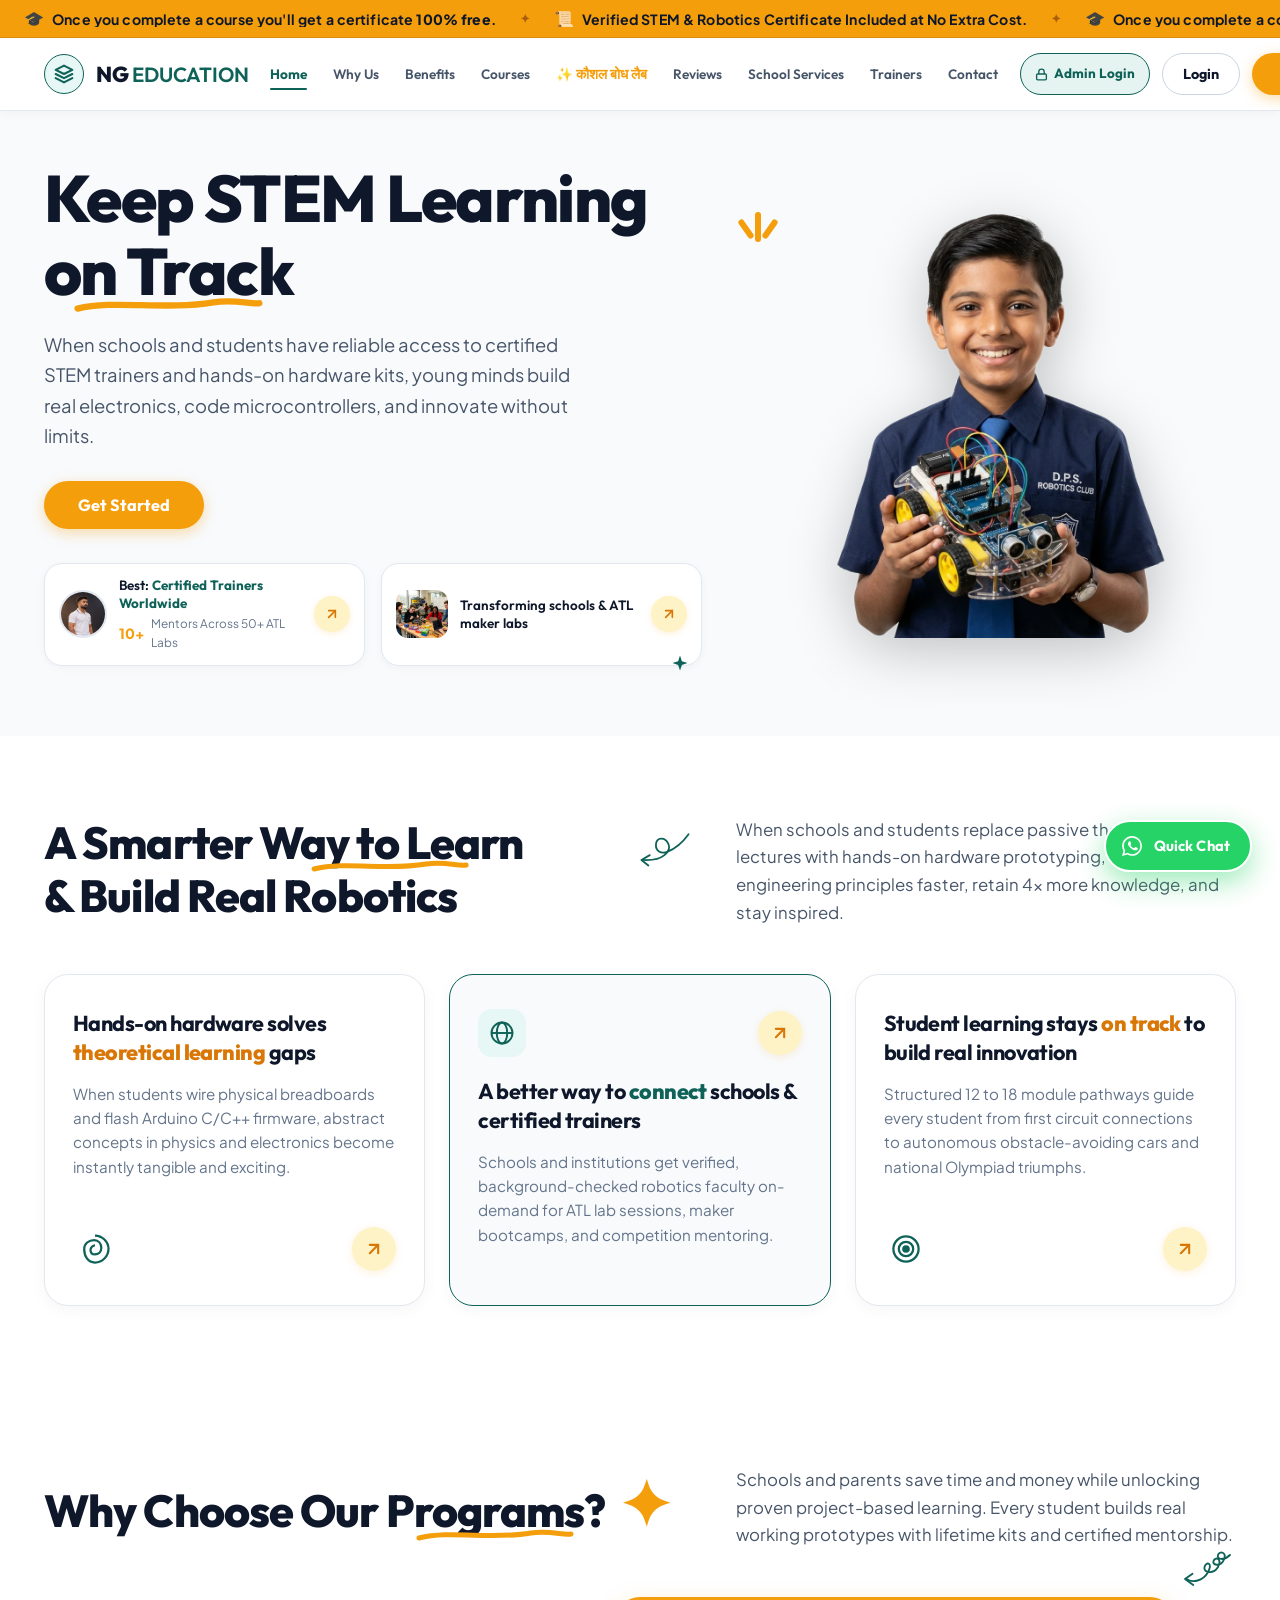
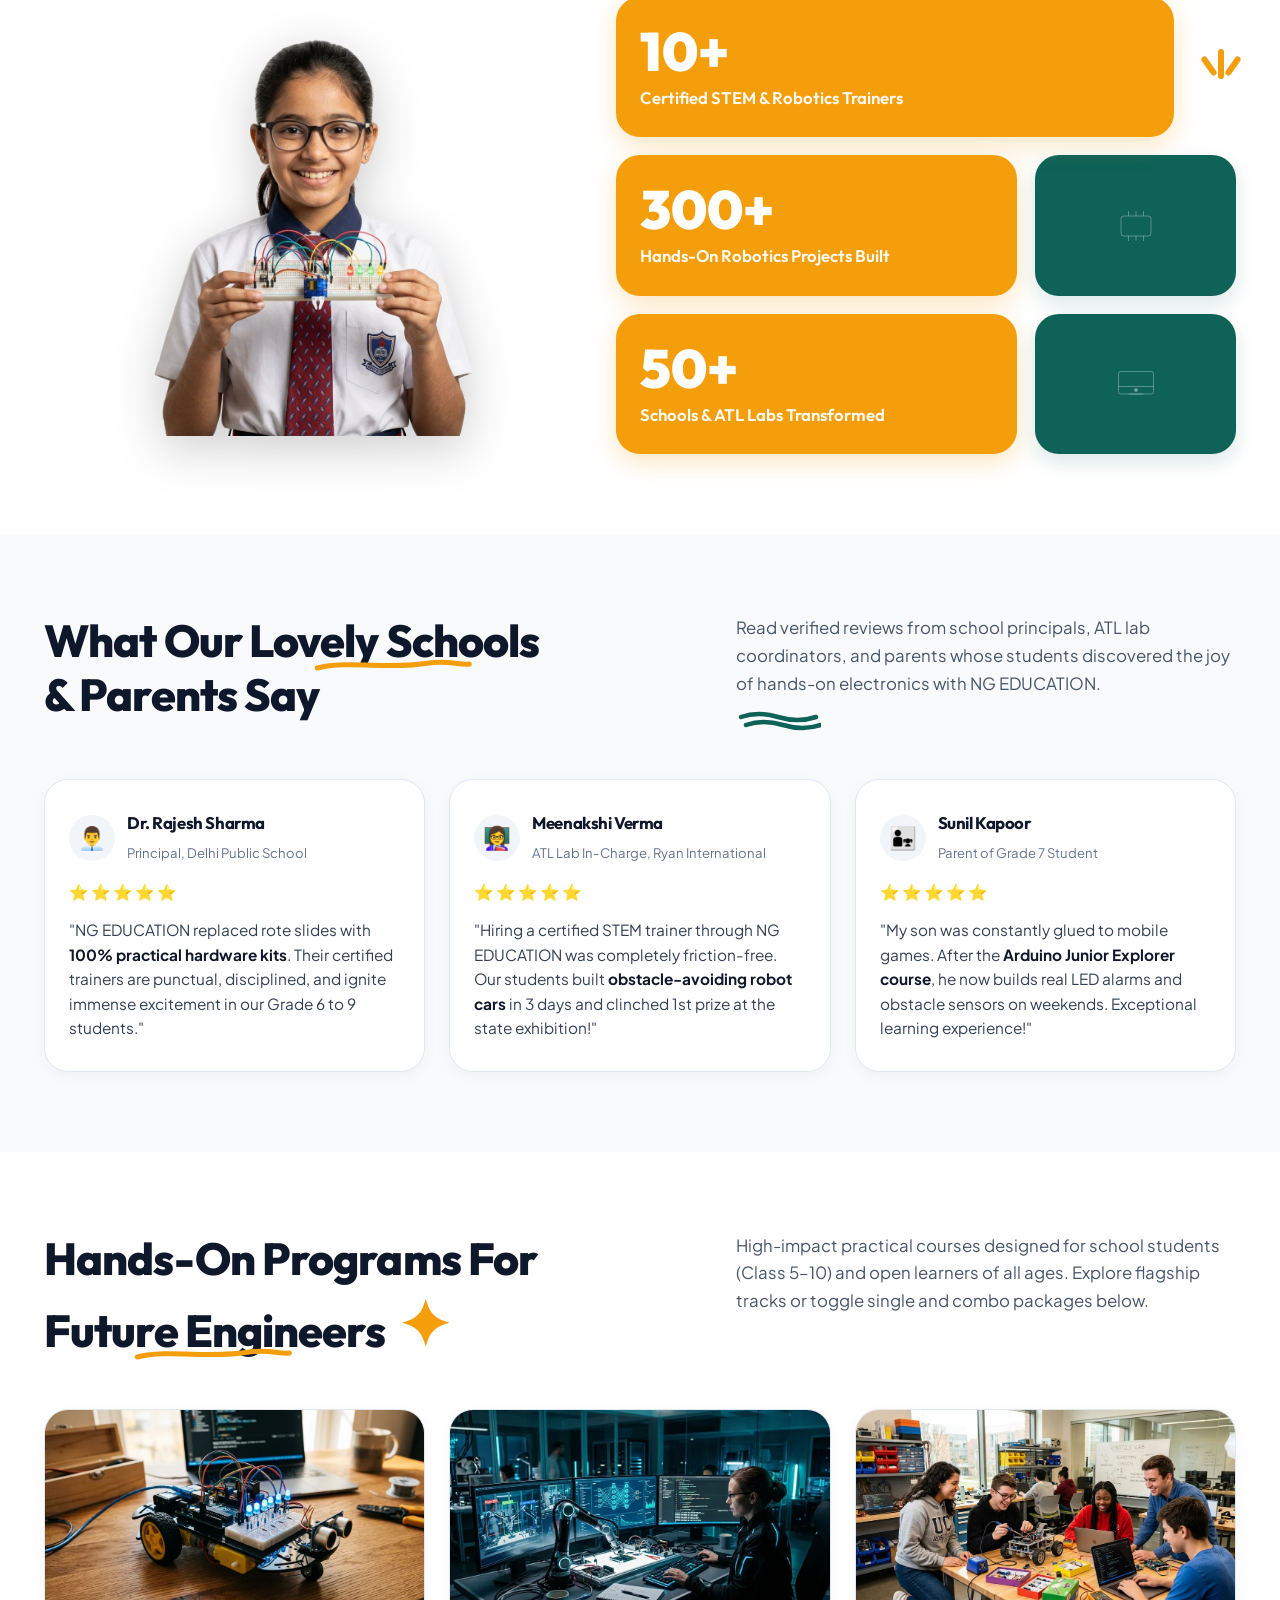
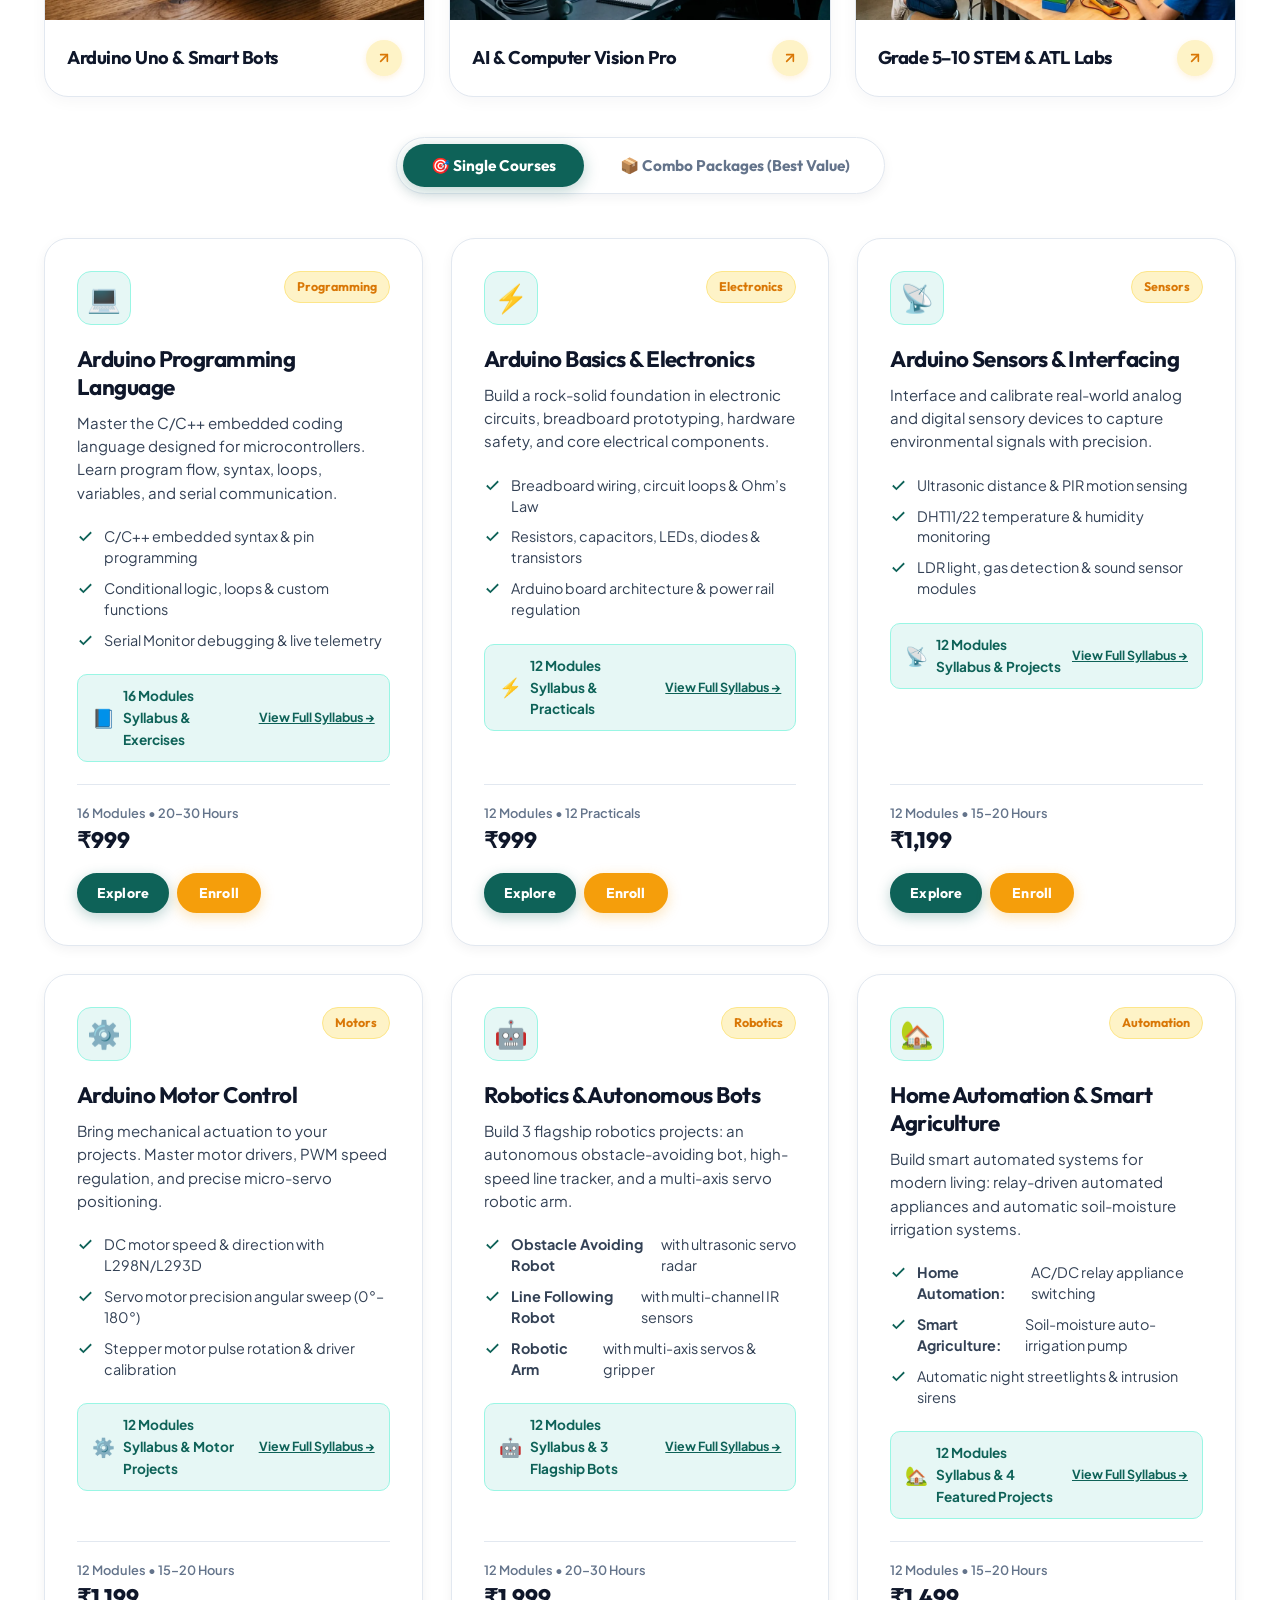
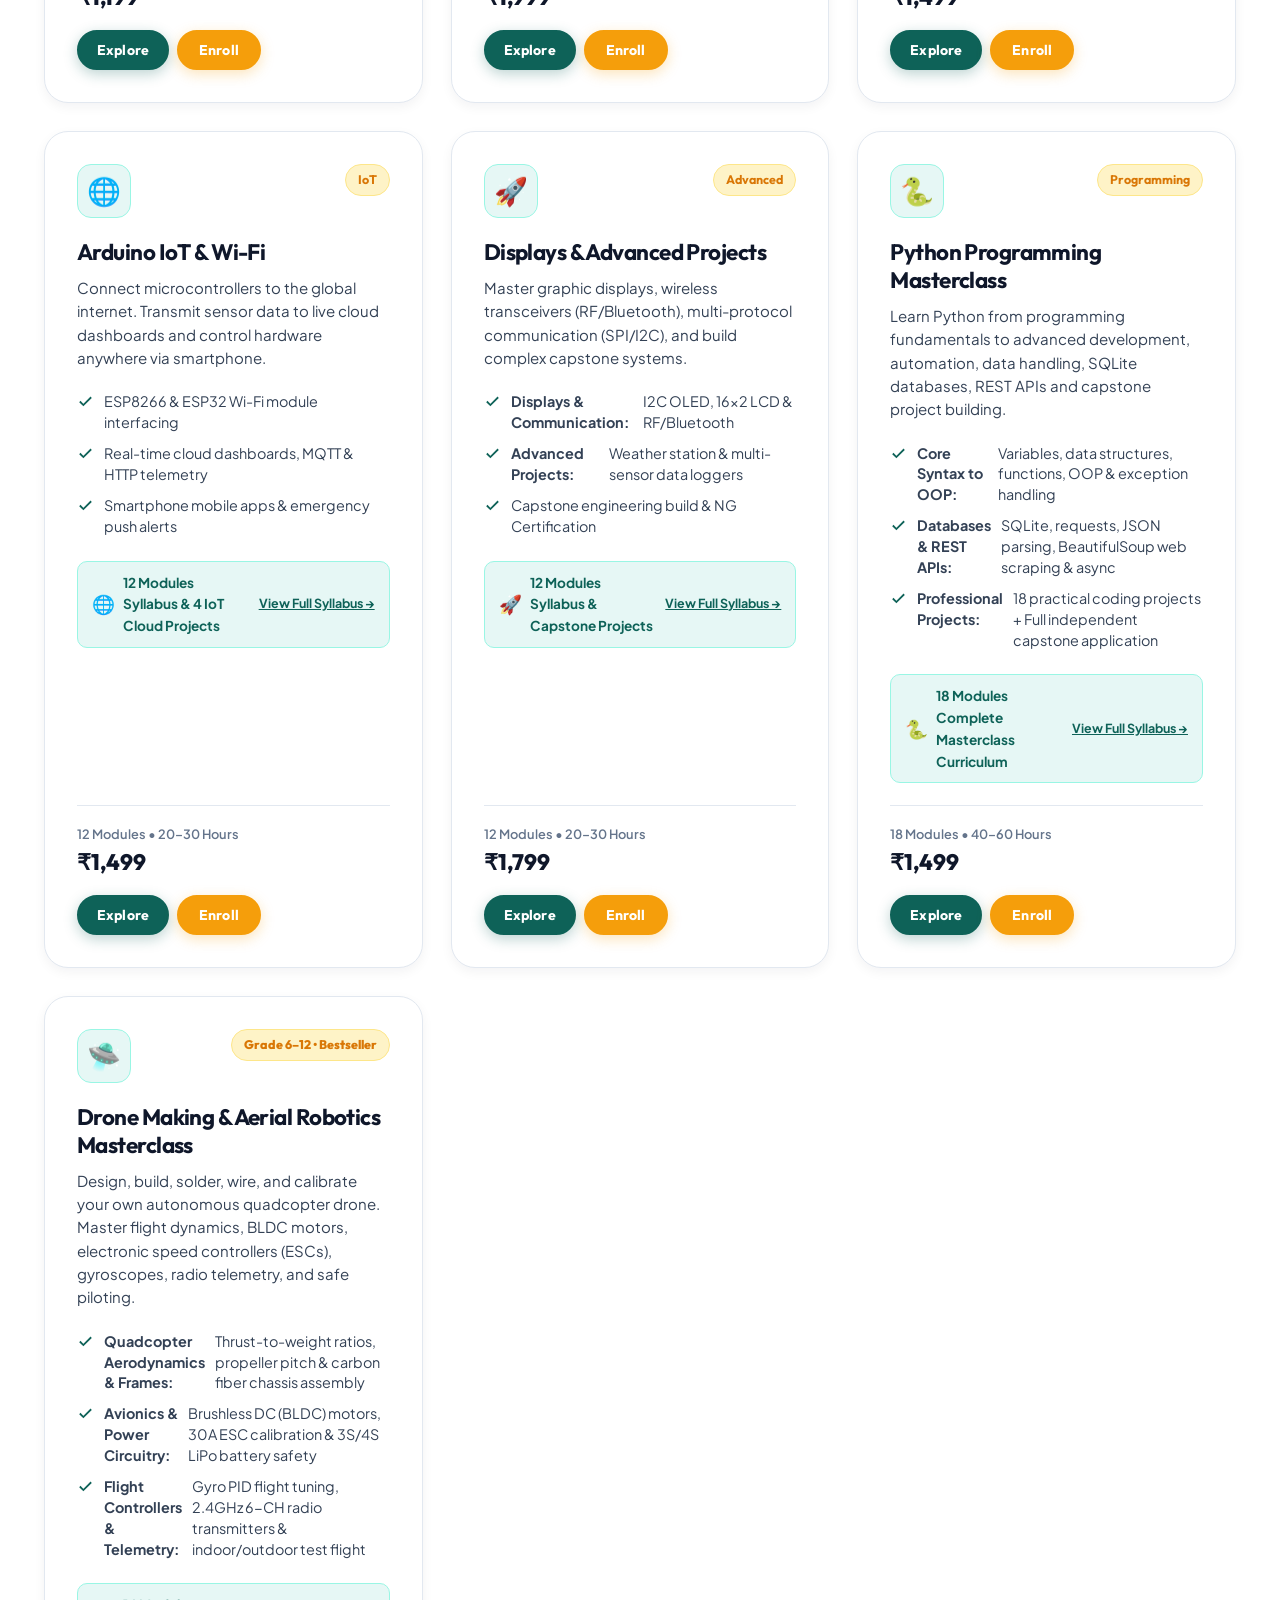
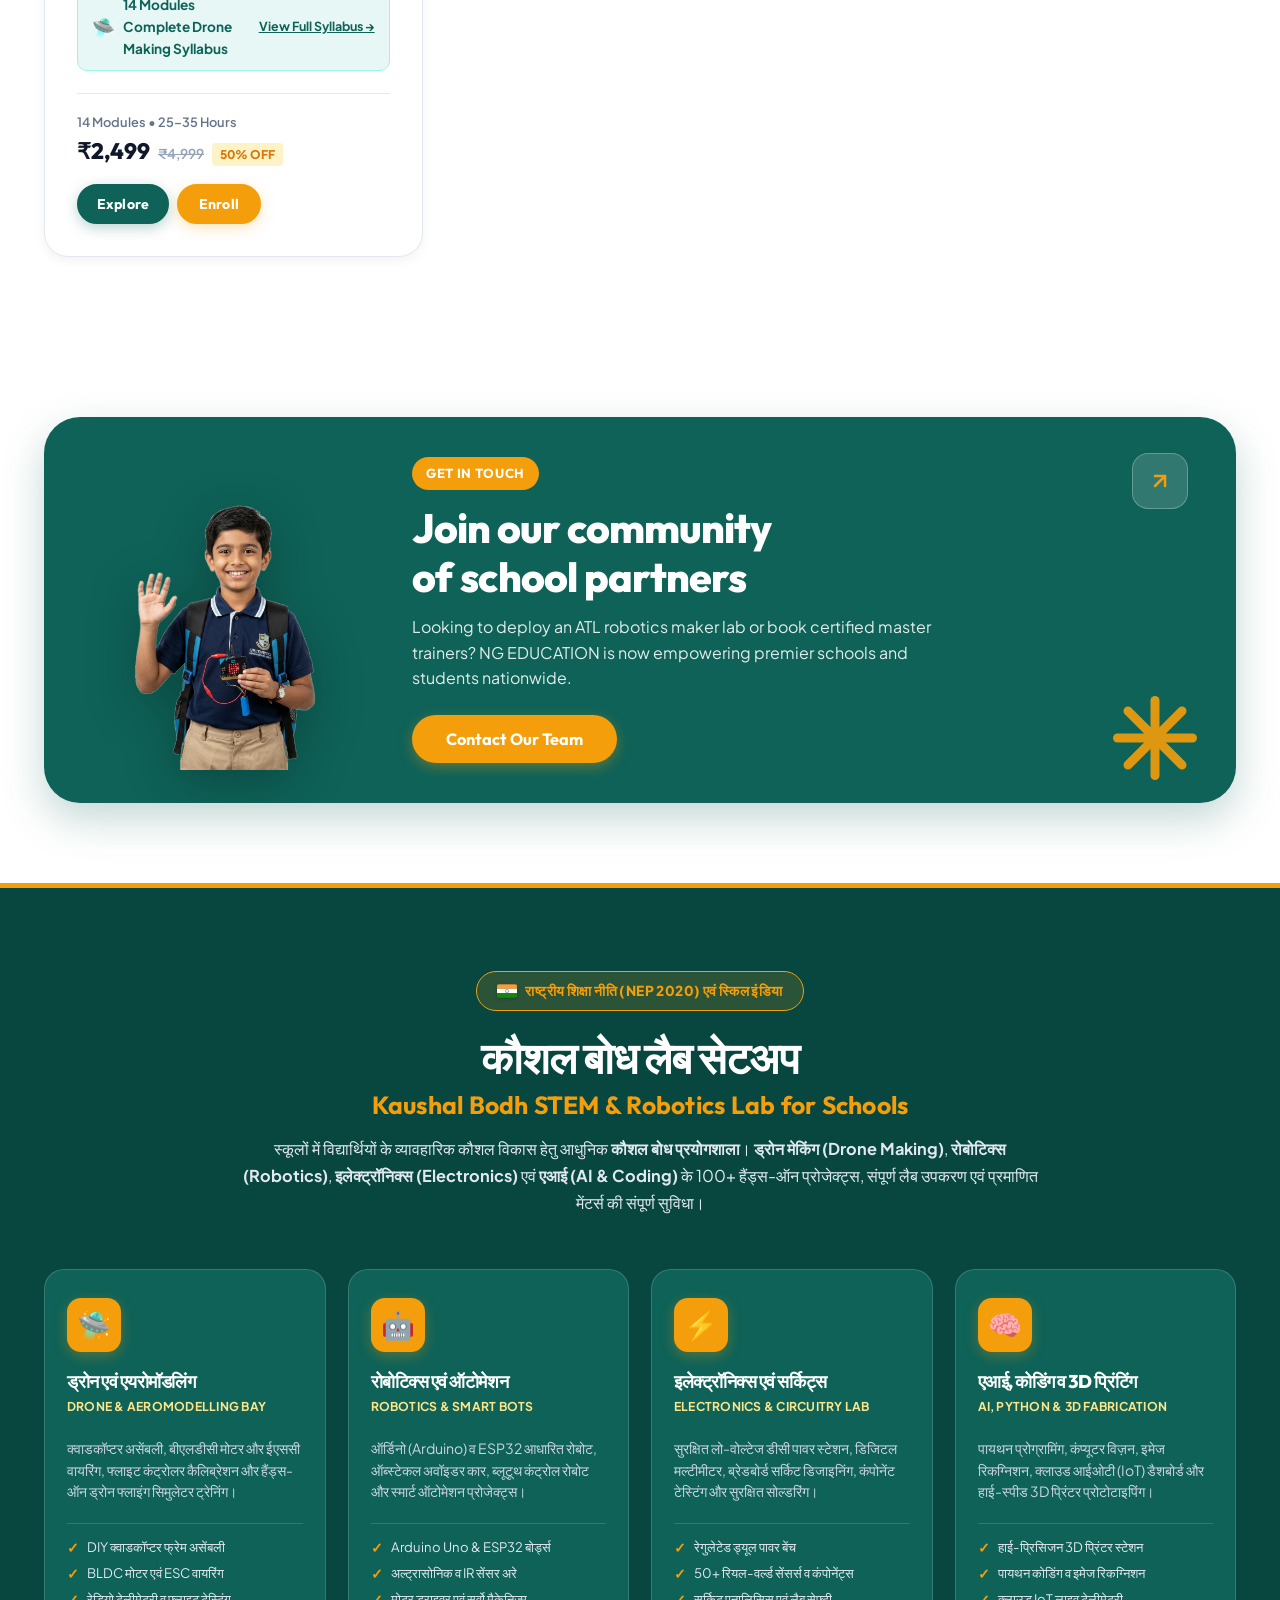
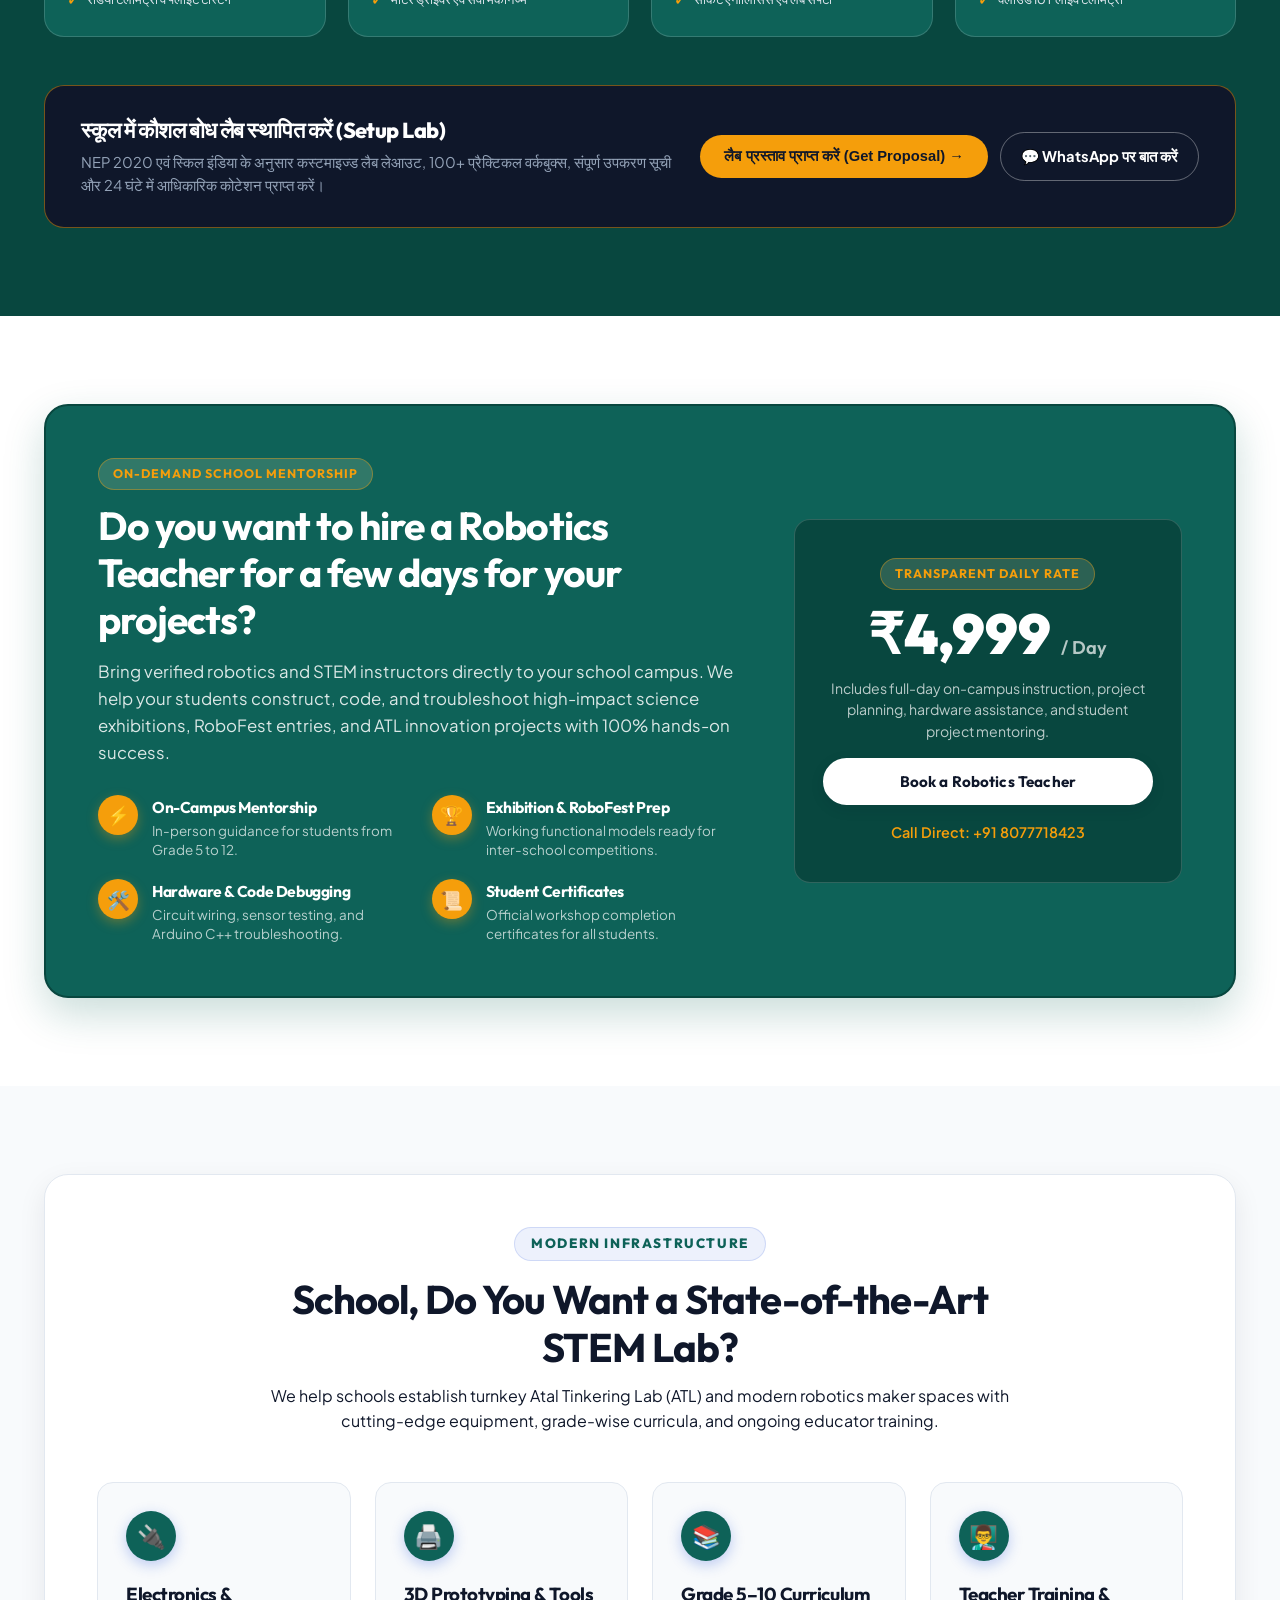
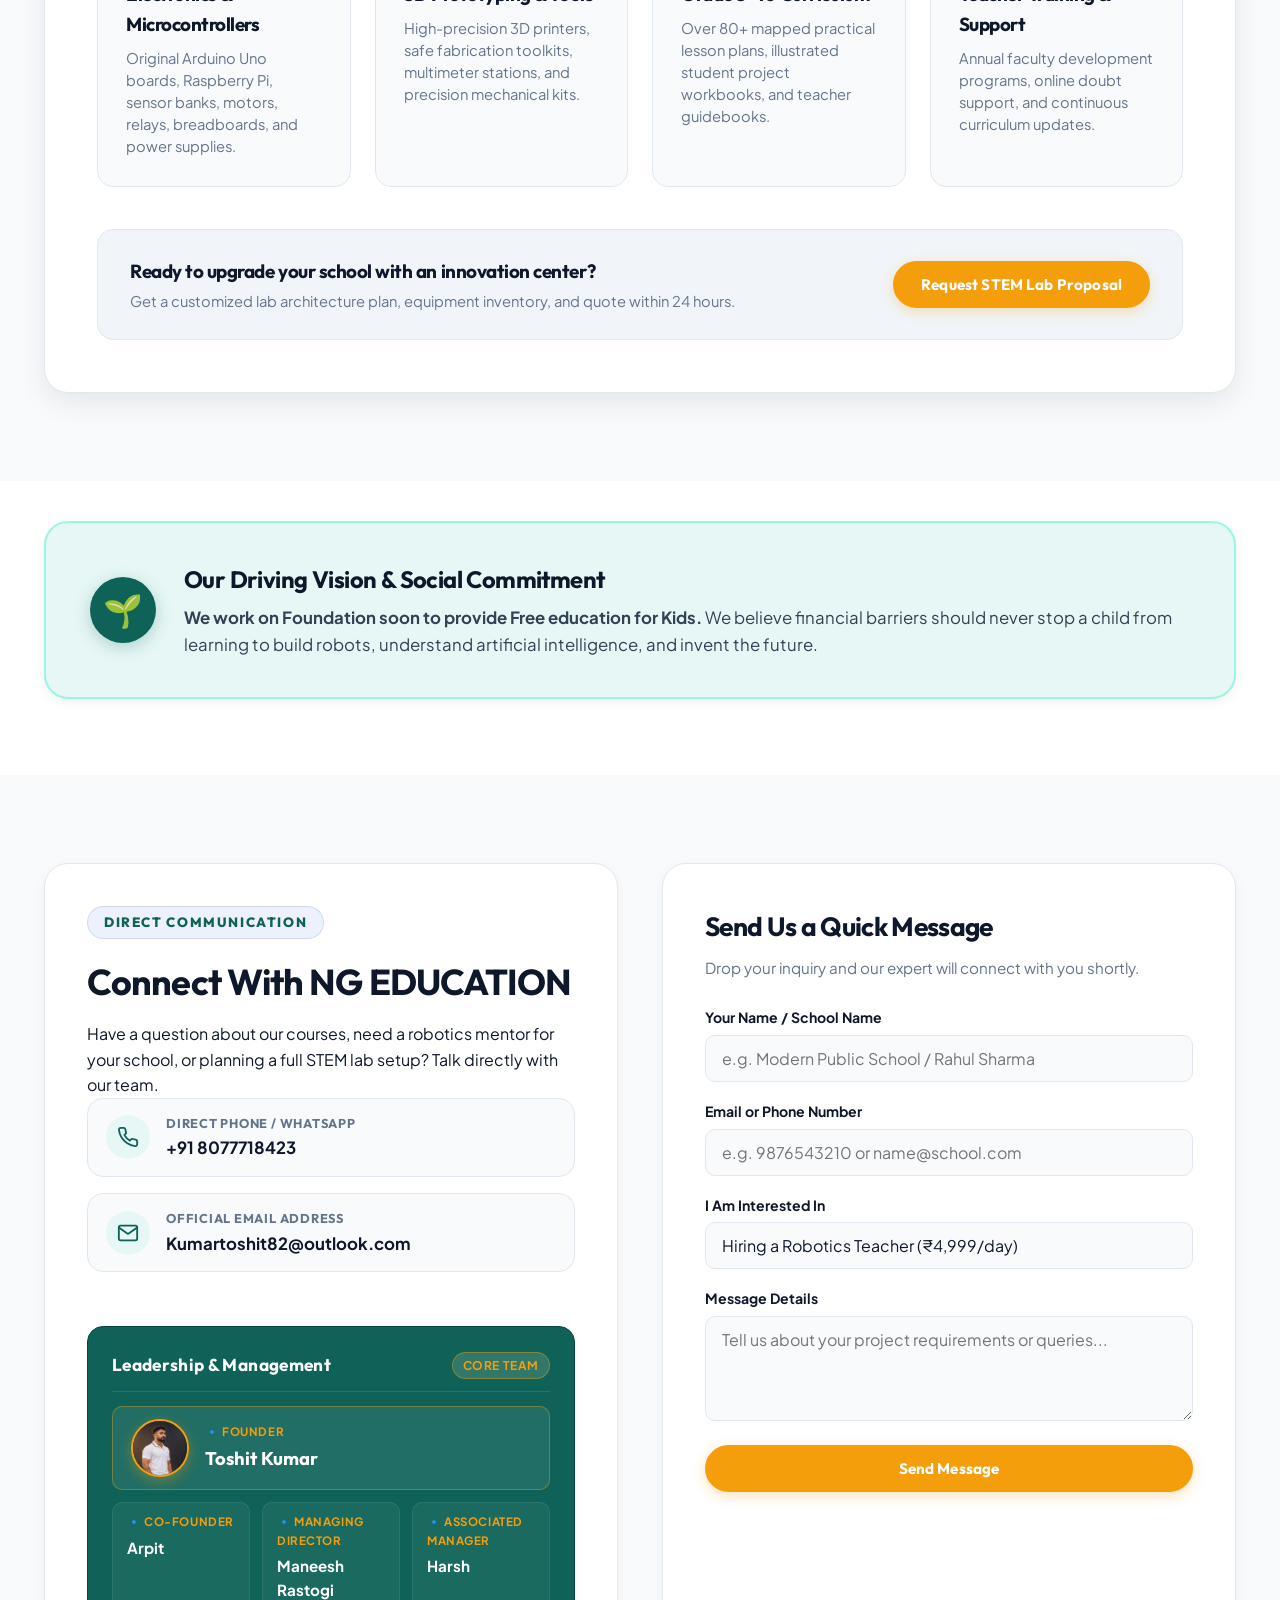
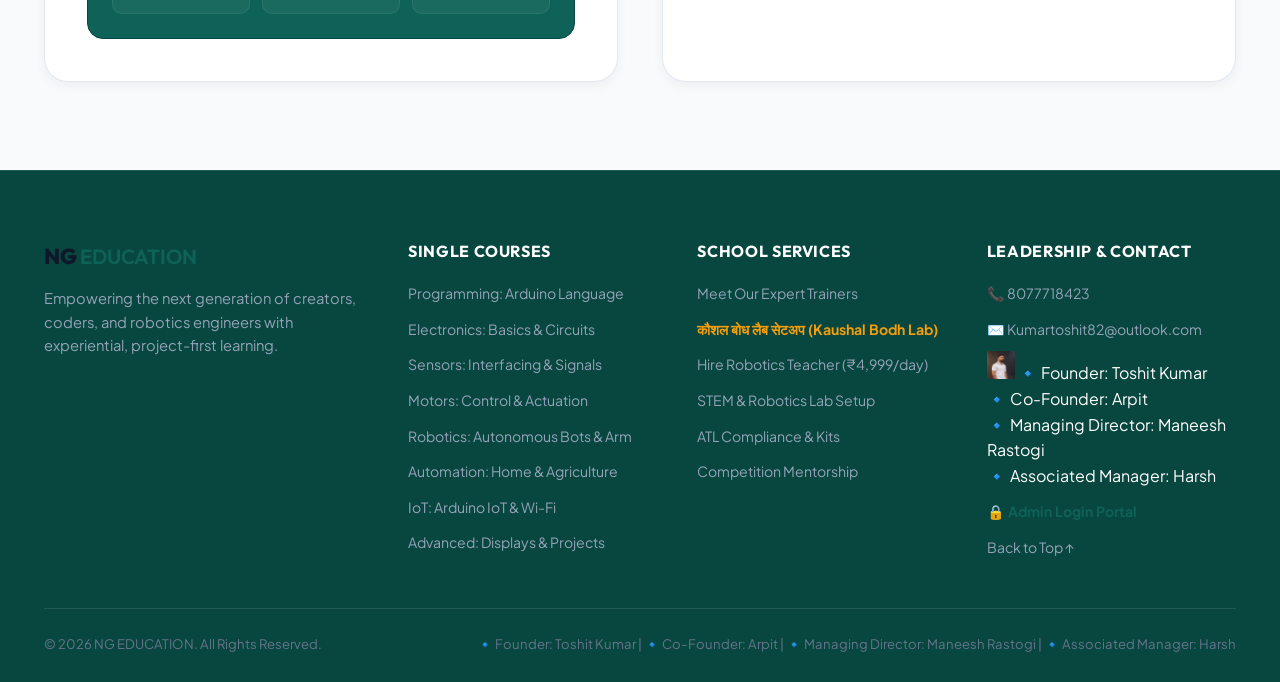
==== commit c0a3136e: "Add continuous scrolling yellow announcement ticker for 100% free course certificates" ====
--- a/index.html
+++ b/index.html
@@ -29,6 +29,57 @@
        1. TOP HEADER (DEEP INDIGO MATCHING REFERENCE IMAGE)
        ===================================================================== -->
   <header class="site-header">
+    <!-- Top Announcement Strip (Yellow Scrolling Bar) -->
+    <div class="top-ticker-strip" role="region" aria-label="Course Certificate Announcement">
+      <div class="top-ticker-track-wrap">
+        <div class="top-ticker-track">
+          <!-- Set 1 -->
+          <div class="top-ticker-item">
+            <span class="ticker-icon">🎓</span>
+            <span>Once you complete a course you'll get a certificate <strong>100% free</strong>.</span>
+          </div>
+          <span class="top-ticker-separator">✦</span>
+          <div class="top-ticker-item">
+            <span class="ticker-icon">📜</span>
+            <span>Verified STEM &amp; Robotics Certificate Included at No Extra Cost.</span>
+          </div>
+          <span class="top-ticker-separator">✦</span>
+          <div class="top-ticker-item">
+            <span class="ticker-icon">🎓</span>
+            <span>Once you complete a course you'll get a certificate <strong>100% free</strong>.</span>
+          </div>
+          <span class="top-ticker-separator">✦</span>
+          <div class="top-ticker-item">
+            <span class="ticker-icon">⚡</span>
+            <span>Hands-on Project Evaluation &amp; Instant Shareable Certificate!</span>
+          </div>
+          <span class="top-ticker-separator">✦</span>
+
+          <!-- Set 2 (Identical duplicate for seamless continuous infinite scroll) -->
+          <div class="top-ticker-item">
+            <span class="ticker-icon">🎓</span>
+            <span>Once you complete a course you'll get a certificate <strong>100% free</strong>.</span>
+          </div>
+          <span class="top-ticker-separator">✦</span>
+          <div class="top-ticker-item">
+            <span class="ticker-icon">📜</span>
+            <span>Verified STEM &amp; Robotics Certificate Included at No Extra Cost.</span>
+          </div>
+          <span class="top-ticker-separator">✦</span>
+          <div class="top-ticker-item">
+            <span class="ticker-icon">🎓</span>
+            <span>Once you complete a course you'll get a certificate <strong>100% free</strong>.</span>
+          </div>
+          <span class="top-ticker-separator">✦</span>
+          <div class="top-ticker-item">
+            <span class="ticker-icon">⚡</span>
+            <span>Hands-on Project Evaluation &amp; Instant Shareable Certificate!</span>
+          </div>
+          <span class="top-ticker-separator">✦</span>
+        </div>
+      </div>
+    </div>
+
     <div class="container navbar">
       <!-- Brand Logo -->
       <a href="#home" class="brand-logo">
--- a/css/style.css
+++ b/css/style.css
@@ -4751,3 +4751,97 @@
     text-align: center;
   }
 }
+
+
+/* =====================================================================
+   TOP ANNOUNCEMENT SCROLLING TICKER STRIP (YELLOW STRIP)
+   ===================================================================== */
+.top-ticker-strip {
+  background-color: #F59E0B;
+  color: #0F172A;
+  font-family: var(--font-body);
+  font-size: 0.86rem;
+  font-weight: 700;
+  line-height: 1;
+  height: 38px;
+  display: flex;
+  align-items: center;
+  overflow: hidden;
+  position: relative;
+  border-bottom: 1px solid rgba(15, 23, 42, 0.12);
+  user-select: none;
+  z-index: 1001;
+}
+
+.top-ticker-track-wrap {
+  width: 100%;
+  overflow: hidden;
+  display: flex;
+}
+
+.top-ticker-track {
+  display: flex;
+  align-items: center;
+  white-space: nowrap;
+  flex-shrink: 0;
+  animation: topTickerScroll 30s linear infinite;
+  will-change: transform;
+}
+
+.top-ticker-strip:hover .top-ticker-track {
+  animation-play-state: paused;
+}
+
+.top-ticker-item {
+  display: inline-flex;
+  align-items: center;
+  gap: 8px;
+  padding: 0 24px;
+  font-size: 0.88rem;
+  color: #0F172A;
+  letter-spacing: 0.01em;
+}
+
+.top-ticker-item .ticker-icon {
+  font-size: 1rem;
+  flex-shrink: 0;
+}
+
+.top-ticker-item strong {
+  font-weight: 900;
+  text-decoration: underline;
+  text-underline-offset: 3px;
+  color: #0F172A;
+}
+
+.top-ticker-separator {
+  color: #78350F;
+  font-size: 0.72rem;
+  opacity: 0.6;
+}
+
+@keyframes topTickerScroll {
+  0% {
+    transform: translate3d(0, 0, 0);
+  }
+  100% {
+    transform: translate3d(-50%, 0, 0);
+  }
+}
+
+@media (max-width: 768px) {
+  .top-ticker-strip {
+    height: 34px;
+  }
+  .top-ticker-item {
+    padding: 0 16px;
+    font-size: 0.78rem;
+    gap: 6px;
+  }
+  .top-ticker-item .ticker-icon {
+    font-size: 0.9rem;
+  }
+  .top-ticker-track {
+    animation-duration: 24s;
+  }
+}
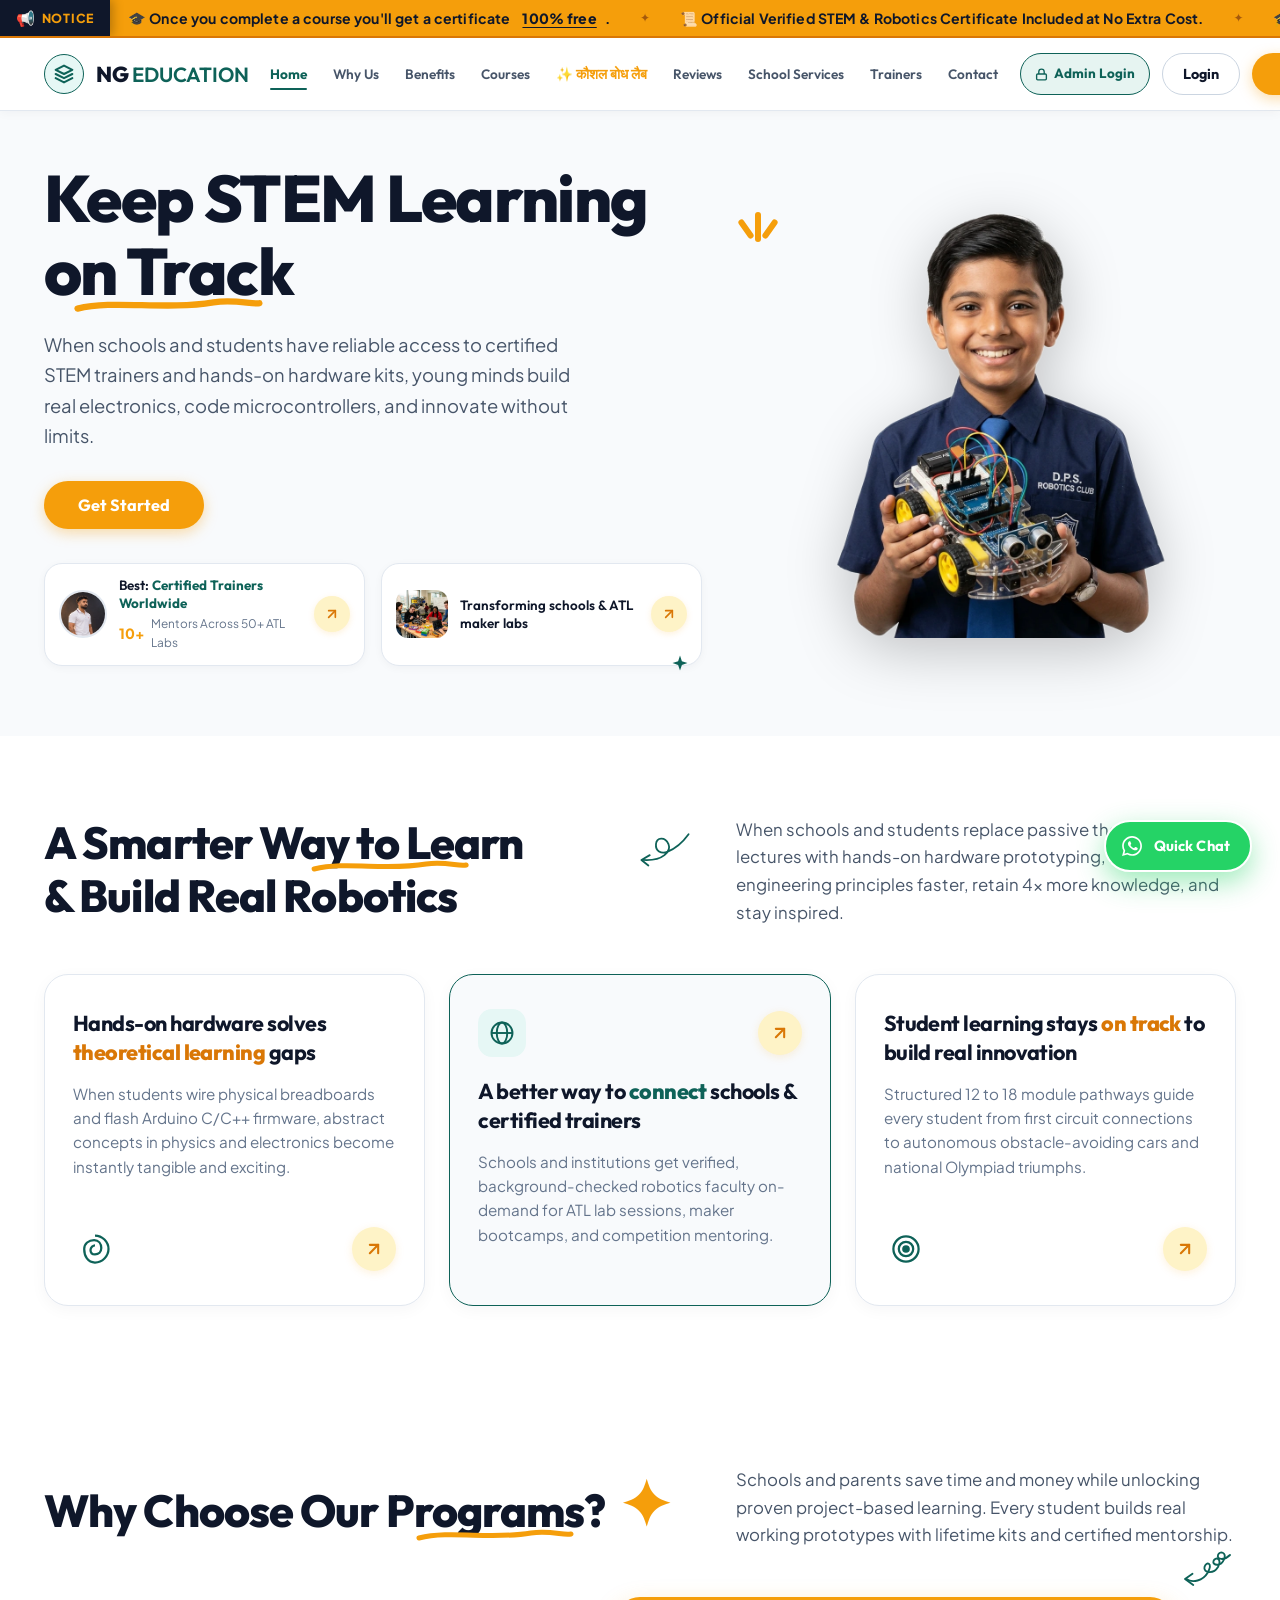
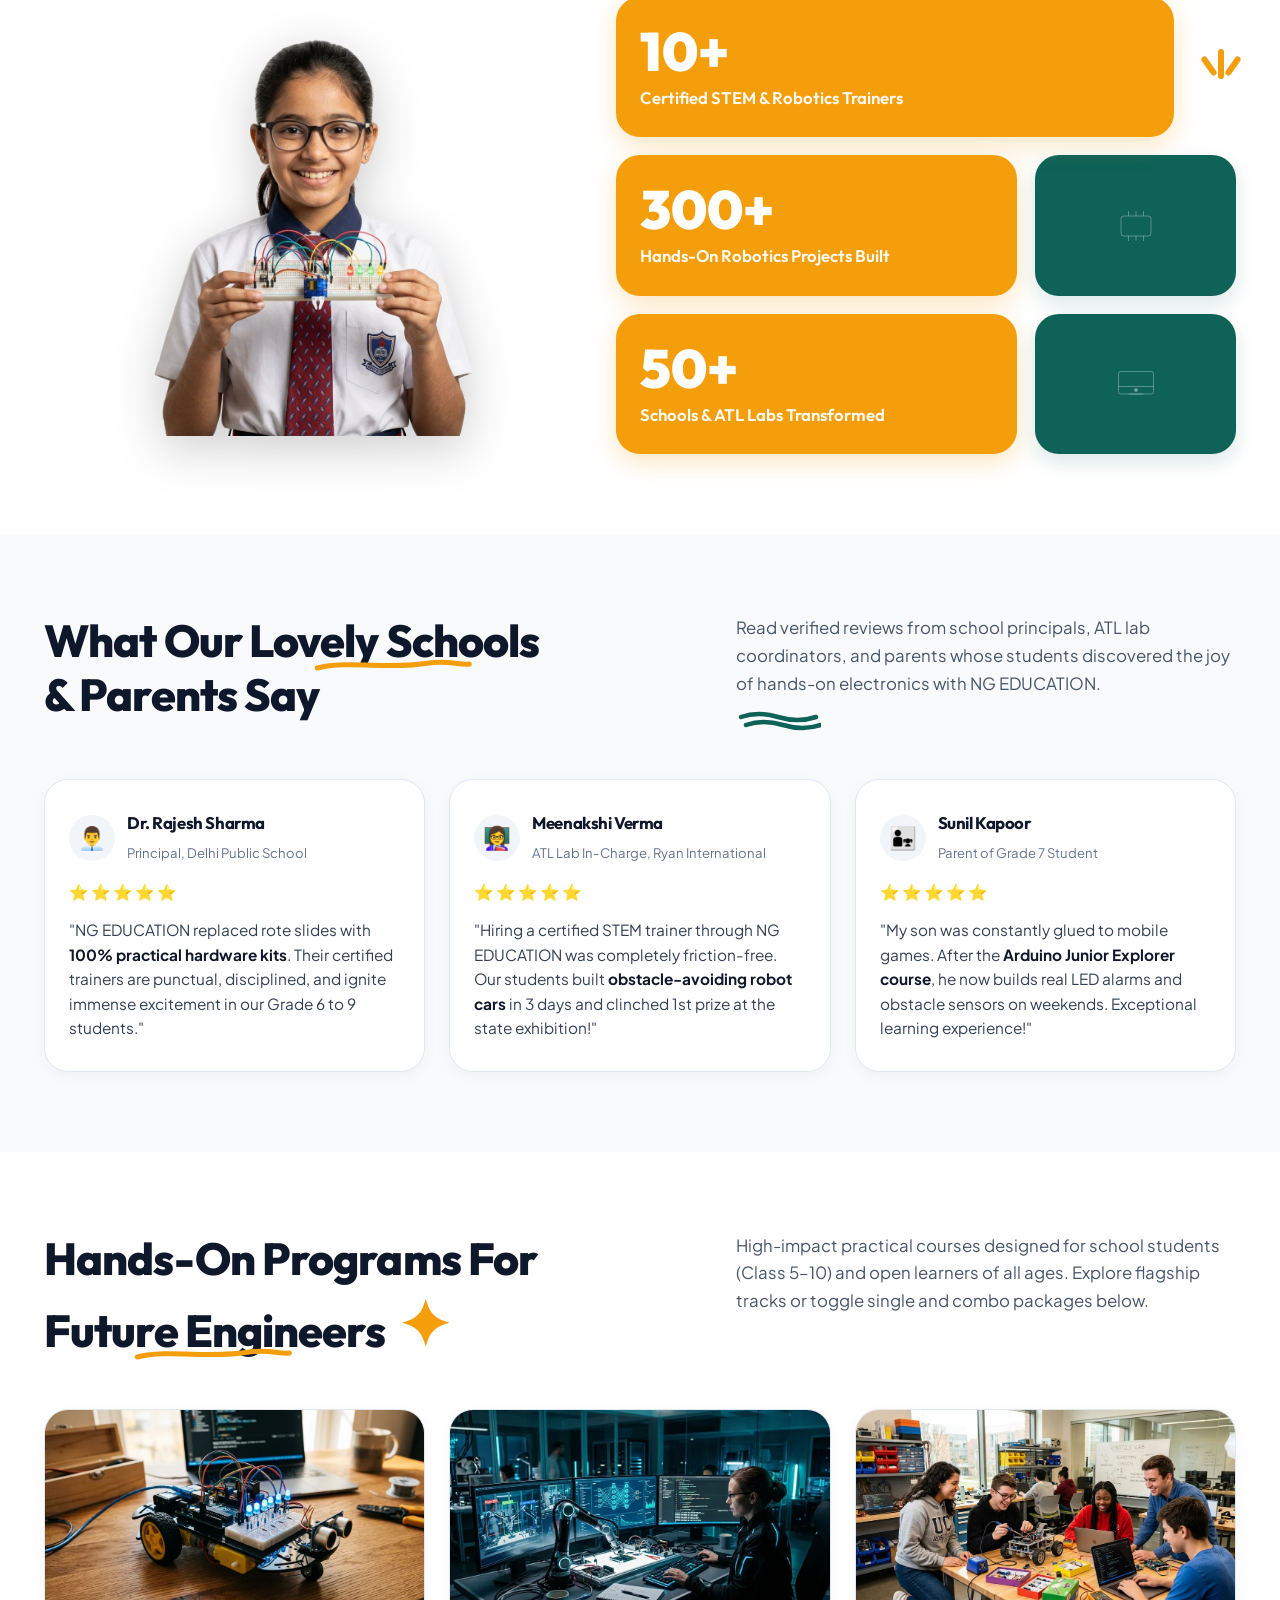
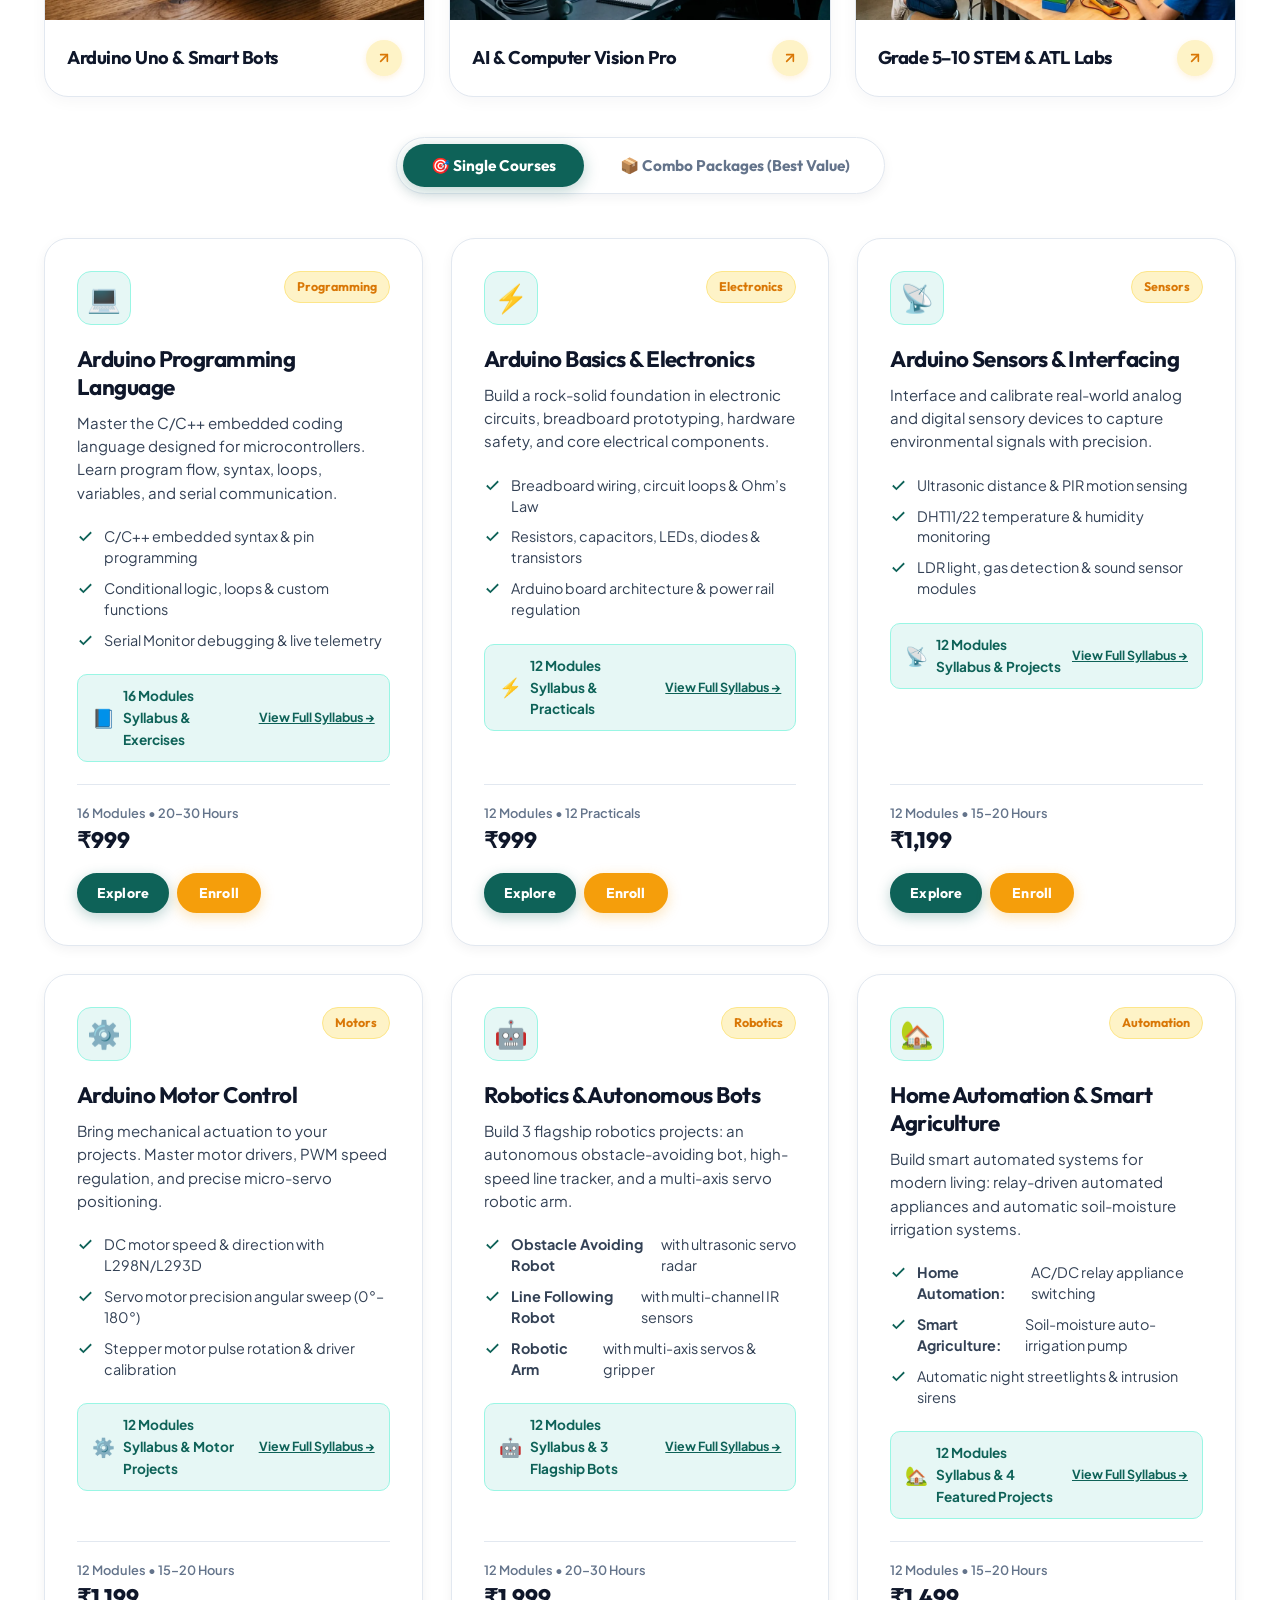
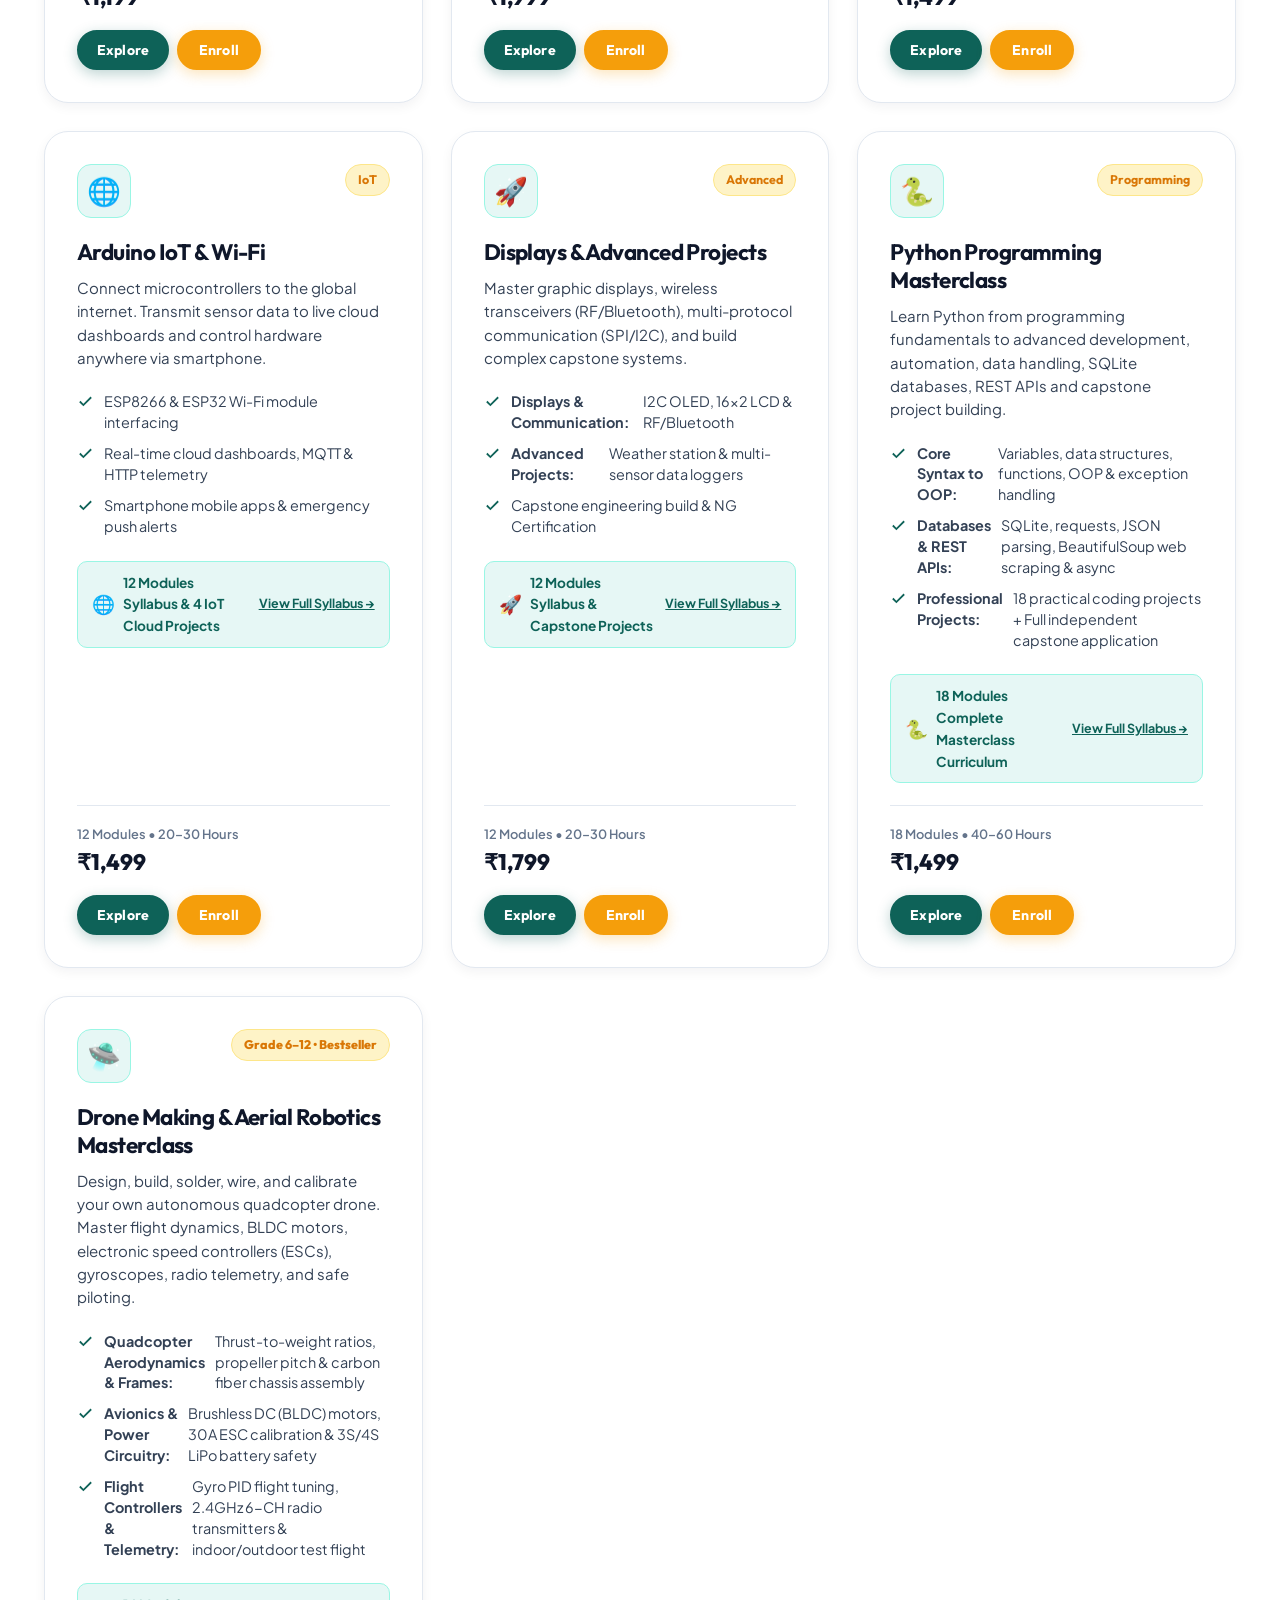
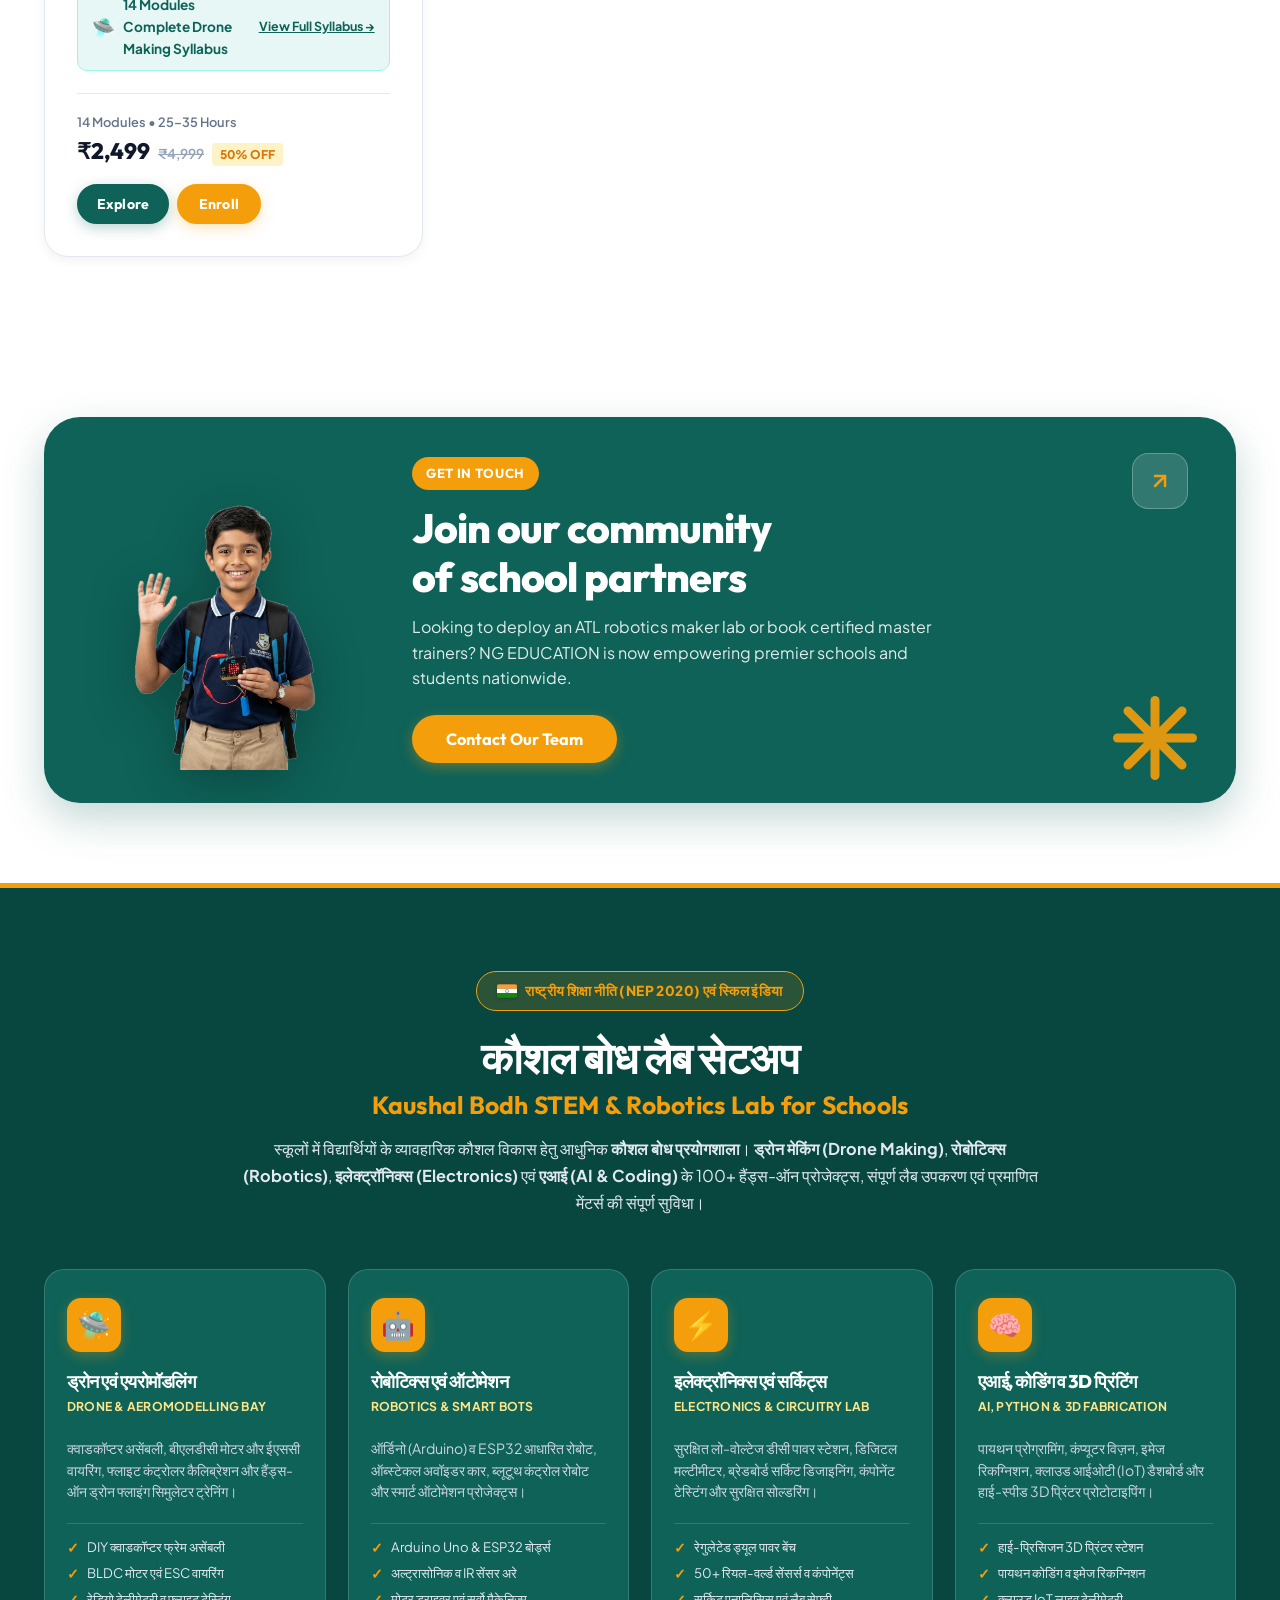
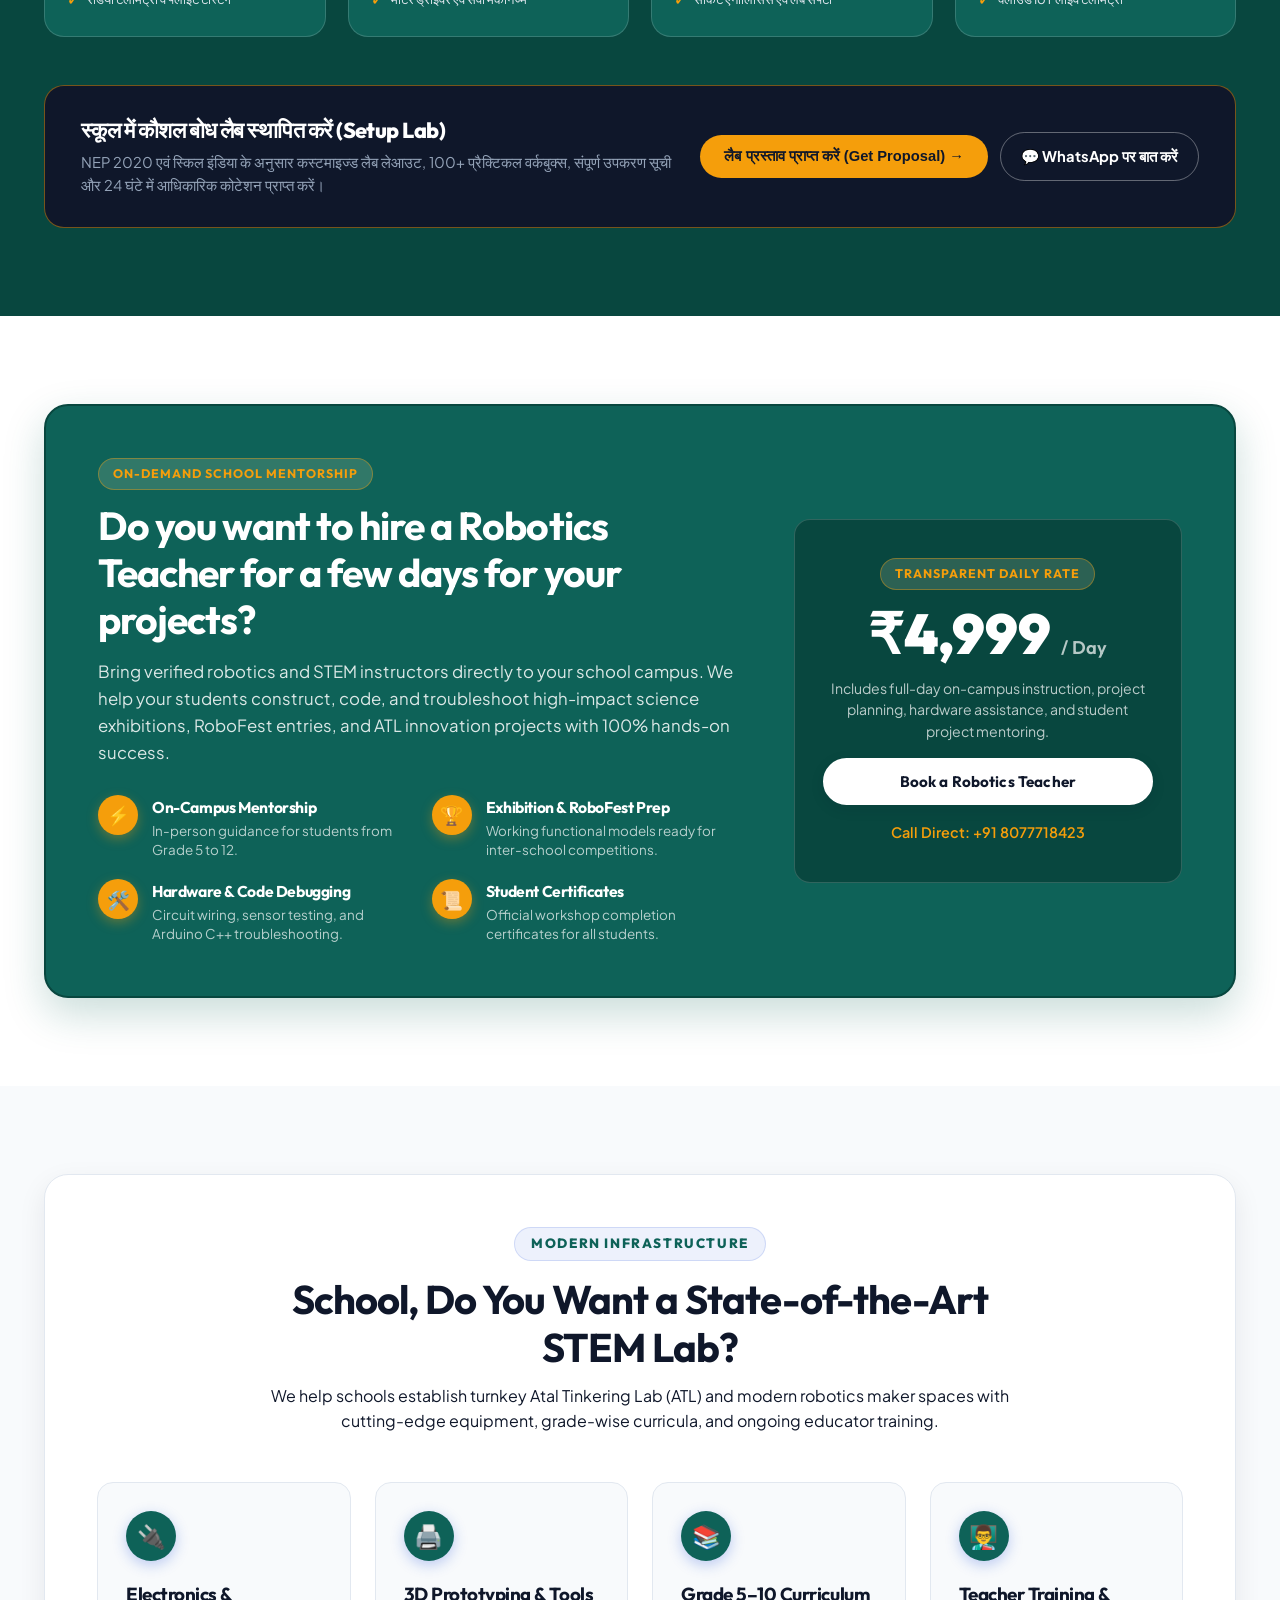
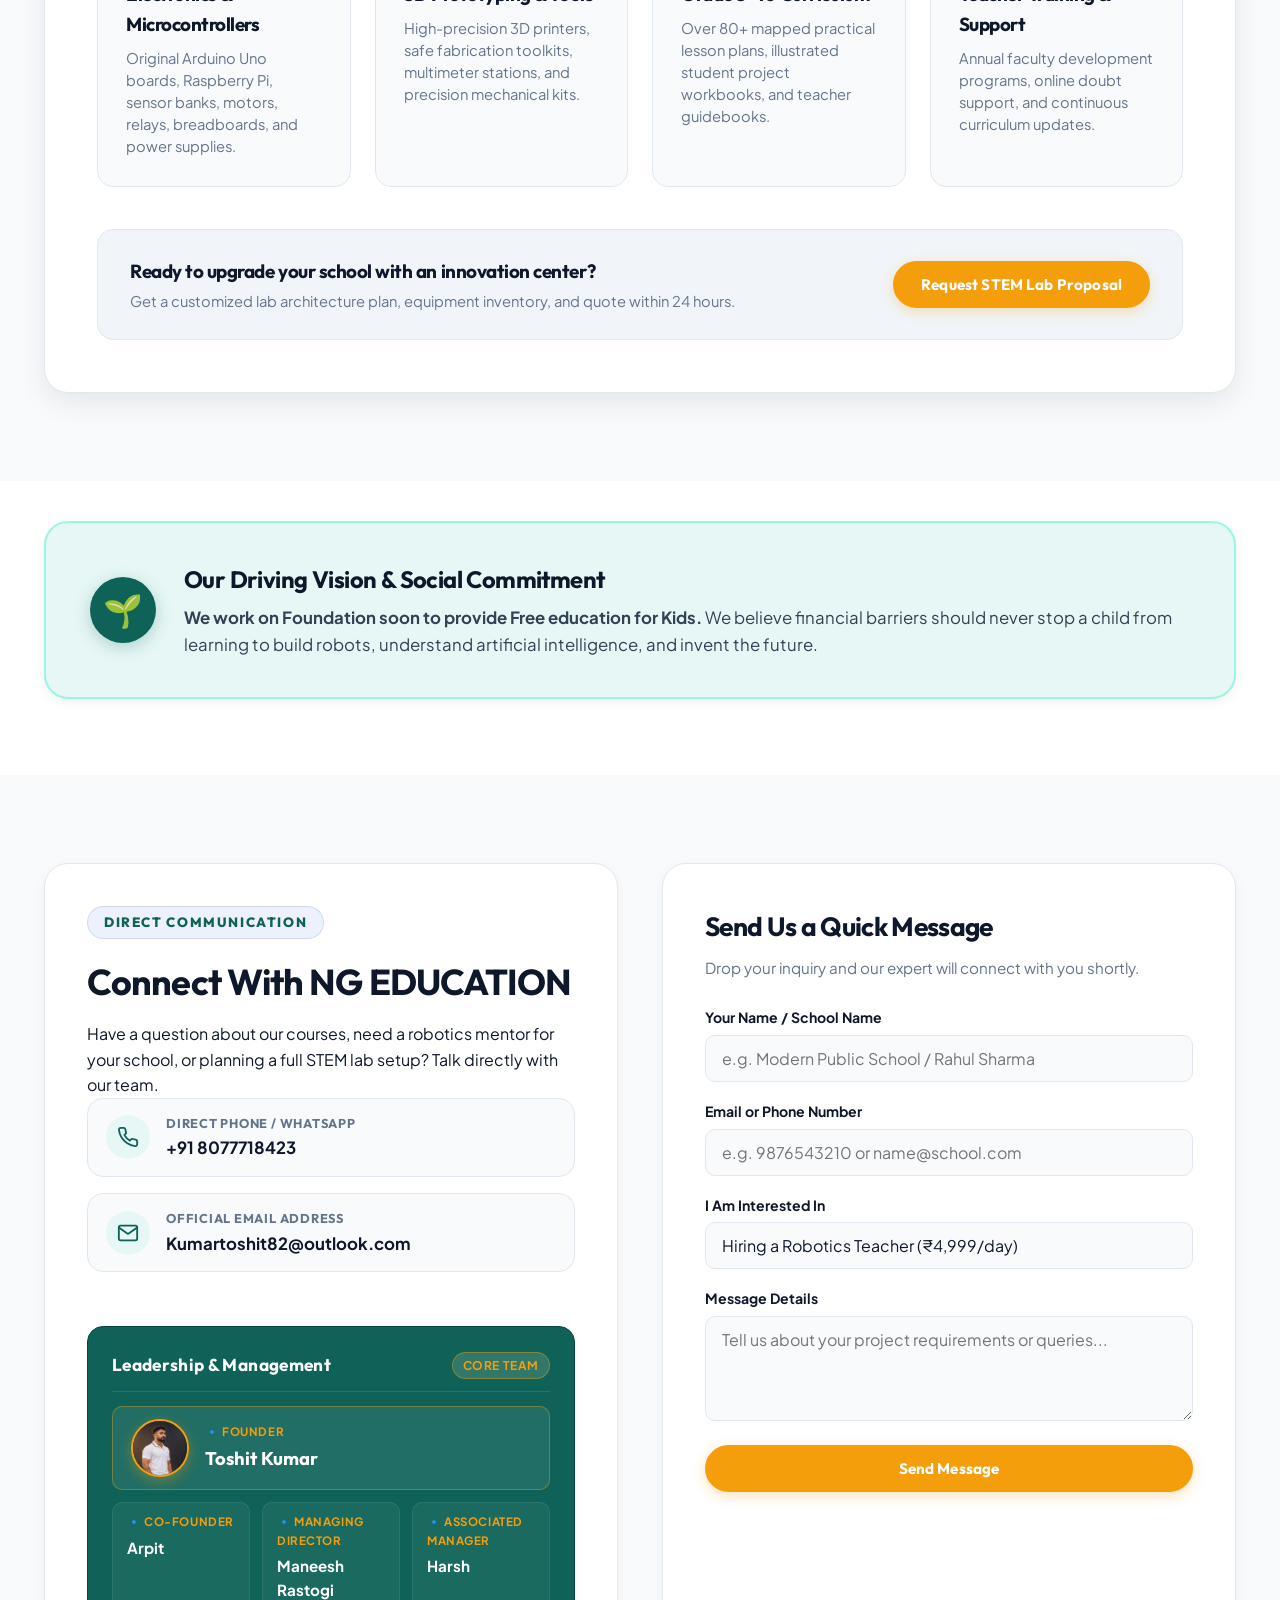
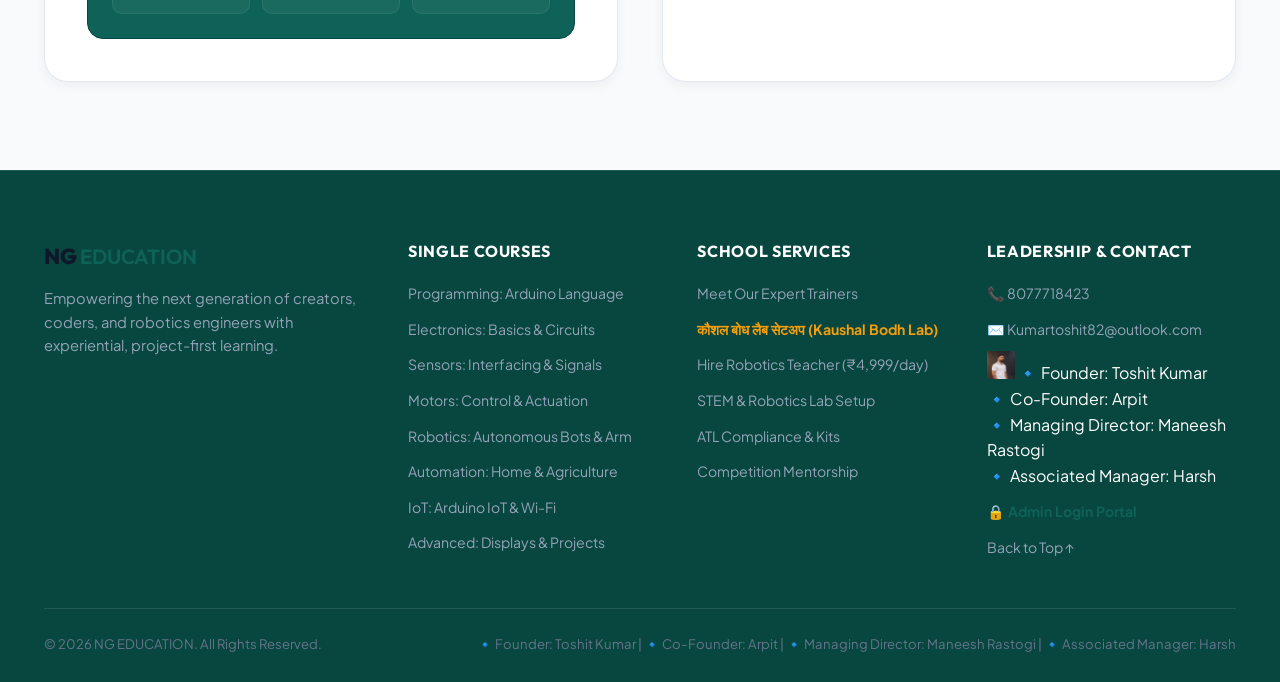
==== commit f395dcef: "Fix top ticker: convert to single-line news-ticker style with inline styles to prevent vertical stac" ====
--- a/index.html
+++ b/index.html
@@ -21,7 +21,89 @@
   <link rel="stylesheet" href="https://fonts.googleapis.com/css2?family=Outfit:wght@400;500;600;700;800;900&family=Plus+Jakarta+Sans:wght@400;500;600;700&display=swap">
   
   <!-- Stylesheet -->
-  <link rel="stylesheet" href="css/style.css?v=9.1">
+  <link rel="stylesheet" href="css/style.css?v=9.3">
+  <!-- Inline Critical News Ticker Styles (Guarantees 1-Line News Scroll Across All Devices & Cache States) -->
+  <style>
+    .top-ticker-strip {
+      background-color: #F59E0B !important;
+      color: #0F172A !important;
+      width: 100% !important;
+      height: 38px !important;
+      overflow: hidden !important;
+      display: flex !important;
+      align-items: center !important;
+      border-bottom: 2px solid #D97706 !important;
+      position: relative !important;
+      z-index: 1001 !important;
+      user-select: none !important;
+    }
+    .top-ticker-badge {
+      background-color: #0F172A !important;
+      color: #F59E0B !important;
+      height: 100% !important;
+      padding: 0 16px !important;
+      display: inline-flex !important;
+      align-items: center !important;
+      gap: 6px !important;
+      font-weight: 900 !important;
+      font-size: 0.78rem !important;
+      letter-spacing: 0.06em !important;
+      text-transform: uppercase !important;
+      flex-shrink: 0 !important;
+      box-shadow: 3px 0 10px rgba(0,0,0,0.25) !important;
+      z-index: 3 !important;
+    }
+    .top-ticker-track-wrap {
+      flex: 1 !important;
+      overflow: hidden !important;
+      display: flex !important;
+      align-items: center !important;
+      position: relative !important;
+      height: 100% !important;
+    }
+    .top-ticker-track {
+      display: flex !important;
+      align-items: center !important;
+      white-space: nowrap !important;
+      flex-shrink: 0 !important;
+      animation: topTickerScroll 28s linear infinite !important;
+      will-change: transform !important;
+    }
+    .top-ticker-strip:hover .top-ticker-track {
+      animation-play-state: paused !important;
+    }
+    .top-ticker-item {
+      display: inline-flex !important;
+      align-items: center !important;
+      white-space: nowrap !important;
+      font-size: 0.88rem !important;
+      font-weight: 700 !important;
+      color: #0F172A !important;
+      padding: 0 18px !important;
+      flex-shrink: 0 !important;
+      line-height: 38px !important;
+    }
+    .top-ticker-separator {
+      display: inline-block !important;
+      color: #78350F !important;
+      font-size: 0.75rem !important;
+      opacity: 0.65 !important;
+      padding: 0 12px !important;
+      flex-shrink: 0 !important;
+    }
+    @keyframes topTickerScroll {
+      0% { transform: translate3d(0, 0, 0); }
+      100% { transform: translate3d(-50%, 0, 0); }
+    }
+    @media (max-width: 600px) {
+      .top-ticker-strip { height: 34px !important; }
+      .top-ticker-badge { padding: 0 10px !important; font-size: 0.7rem !important; gap: 4px !important; }
+      .top-ticker-item { font-size: 0.78rem !important; padding: 0 12px !important; line-height: 34px !important; }
+      .top-ticker-separator { padding: 0 8px !important; }
+      .top-ticker-track { animation-duration: 22s !important; }
+    }
+  </style>
+
 </head>
 <body>
 
@@ -29,52 +111,34 @@
        1. TOP HEADER (DEEP INDIGO MATCHING REFERENCE IMAGE)
        ===================================================================== -->
   <header class="site-header">
-    <!-- Top Announcement Strip (Yellow Scrolling Bar) -->
-    <div class="top-ticker-strip" role="region" aria-label="Course Certificate Announcement">
-      <div class="top-ticker-track-wrap">
-        <div class="top-ticker-track">
+        <!-- Top Announcement Strip (Yellow Scrolling Bar - News Ticker Style) -->
+    <div class="top-ticker-strip" role="region" aria-label="Course Certificate Announcement" style="background-color: #F59E0B; color: #0F172A; width: 100%; height: 38px; overflow: hidden; display: flex; align-items: center; border-bottom: 2px solid #D97706; position: relative; z-index: 1001; user-select: none; font-family: 'Plus Jakarta Sans', system-ui, -apple-system, sans-serif;">
+      <!-- News Badge -->
+      <div class="top-ticker-badge" style="background-color: #0F172A; color: #F59E0B; height: 100%; padding: 0 16px; display: inline-flex; align-items: center; gap: 6px; font-weight: 900; font-size: 0.78rem; letter-spacing: 0.06em; text-transform: uppercase; flex-shrink: 0; box-shadow: 3px 0 10px rgba(0,0,0,0.25); z-index: 3;">
+        <span style="font-size: 0.95rem;">📢</span>
+        <span>NOTICE</span>
+      </div>
+      <!-- Marquee Track Wrapper -->
+      <div class="top-ticker-track-wrap" style="flex: 1; overflow: hidden; display: flex; align-items: center; position: relative; height: 100%;">
+        <div class="top-ticker-track" style="display: flex; align-items: center; white-space: nowrap; flex-shrink: 0;">
           <!-- Set 1 -->
-          <div class="top-ticker-item">
-            <span class="ticker-icon">🎓</span>
-            <span>Once you complete a course you'll get a certificate <strong>100% free</strong>.</span>
-          </div>
+          <span class="top-ticker-item">🎓 Once you complete a course you'll get a certificate <strong style="font-weight: 900; text-decoration: underline; text-underline-offset: 3px; margin-left: 4px;">100% free</strong>.</span>
           <span class="top-ticker-separator">✦</span>
-          <div class="top-ticker-item">
-            <span class="ticker-icon">📜</span>
-            <span>Verified STEM &amp; Robotics Certificate Included at No Extra Cost.</span>
-          </div>
+          <span class="top-ticker-item">📜 Official Verified STEM &amp; Robotics Certificate Included at No Extra Cost.</span>
           <span class="top-ticker-separator">✦</span>
-          <div class="top-ticker-item">
-            <span class="ticker-icon">🎓</span>
-            <span>Once you complete a course you'll get a certificate <strong>100% free</strong>.</span>
-          </div>
+          <span class="top-ticker-item">🎓 Once you complete a course you'll get a certificate <strong style="font-weight: 900; text-decoration: underline; text-underline-offset: 3px; margin-left: 4px;">100% free</strong>.</span>
           <span class="top-ticker-separator">✦</span>
-          <div class="top-ticker-item">
-            <span class="ticker-icon">⚡</span>
-            <span>Hands-on Project Evaluation &amp; Instant Shareable Certificate!</span>
-          </div>
+          <span class="top-ticker-item">⚡ 100% Practical Training + Free Shareable Certificate upon Project Completion!</span>
           <span class="top-ticker-separator">✦</span>
 
-          <!-- Set 2 (Identical duplicate for seamless continuous infinite scroll) -->
-          <div class="top-ticker-item">
-            <span class="ticker-icon">🎓</span>
-            <span>Once you complete a course you'll get a certificate <strong>100% free</strong>.</span>
-          </div>
+          <!-- Set 2 (Identical duplicate for seamless continuous infinite loop) -->
+          <span class="top-ticker-item">🎓 Once you complete a course you'll get a certificate <strong style="font-weight: 900; text-decoration: underline; text-underline-offset: 3px; margin-left: 4px;">100% free</strong>.</span>
           <span class="top-ticker-separator">✦</span>
-          <div class="top-ticker-item">
-            <span class="ticker-icon">📜</span>
-            <span>Verified STEM &amp; Robotics Certificate Included at No Extra Cost.</span>
-          </div>
+          <span class="top-ticker-item">📜 Official Verified STEM &amp; Robotics Certificate Included at No Extra Cost.</span>
           <span class="top-ticker-separator">✦</span>
-          <div class="top-ticker-item">
-            <span class="ticker-icon">🎓</span>
-            <span>Once you complete a course you'll get a certificate <strong>100% free</strong>.</span>
-          </div>
+          <span class="top-ticker-item">🎓 Once you complete a course you'll get a certificate <strong style="font-weight: 900; text-decoration: underline; text-underline-offset: 3px; margin-left: 4px;">100% free</strong>.</span>
           <span class="top-ticker-separator">✦</span>
-          <div class="top-ticker-item">
-            <span class="ticker-icon">⚡</span>
-            <span>Hands-on Project Evaluation &amp; Instant Shareable Certificate!</span>
-          </div>
+          <span class="top-ticker-item">⚡ 100% Practical Training + Free Shareable Certificate upon Project Completion!</span>
           <span class="top-ticker-separator">✦</span>
         </div>
       </div>
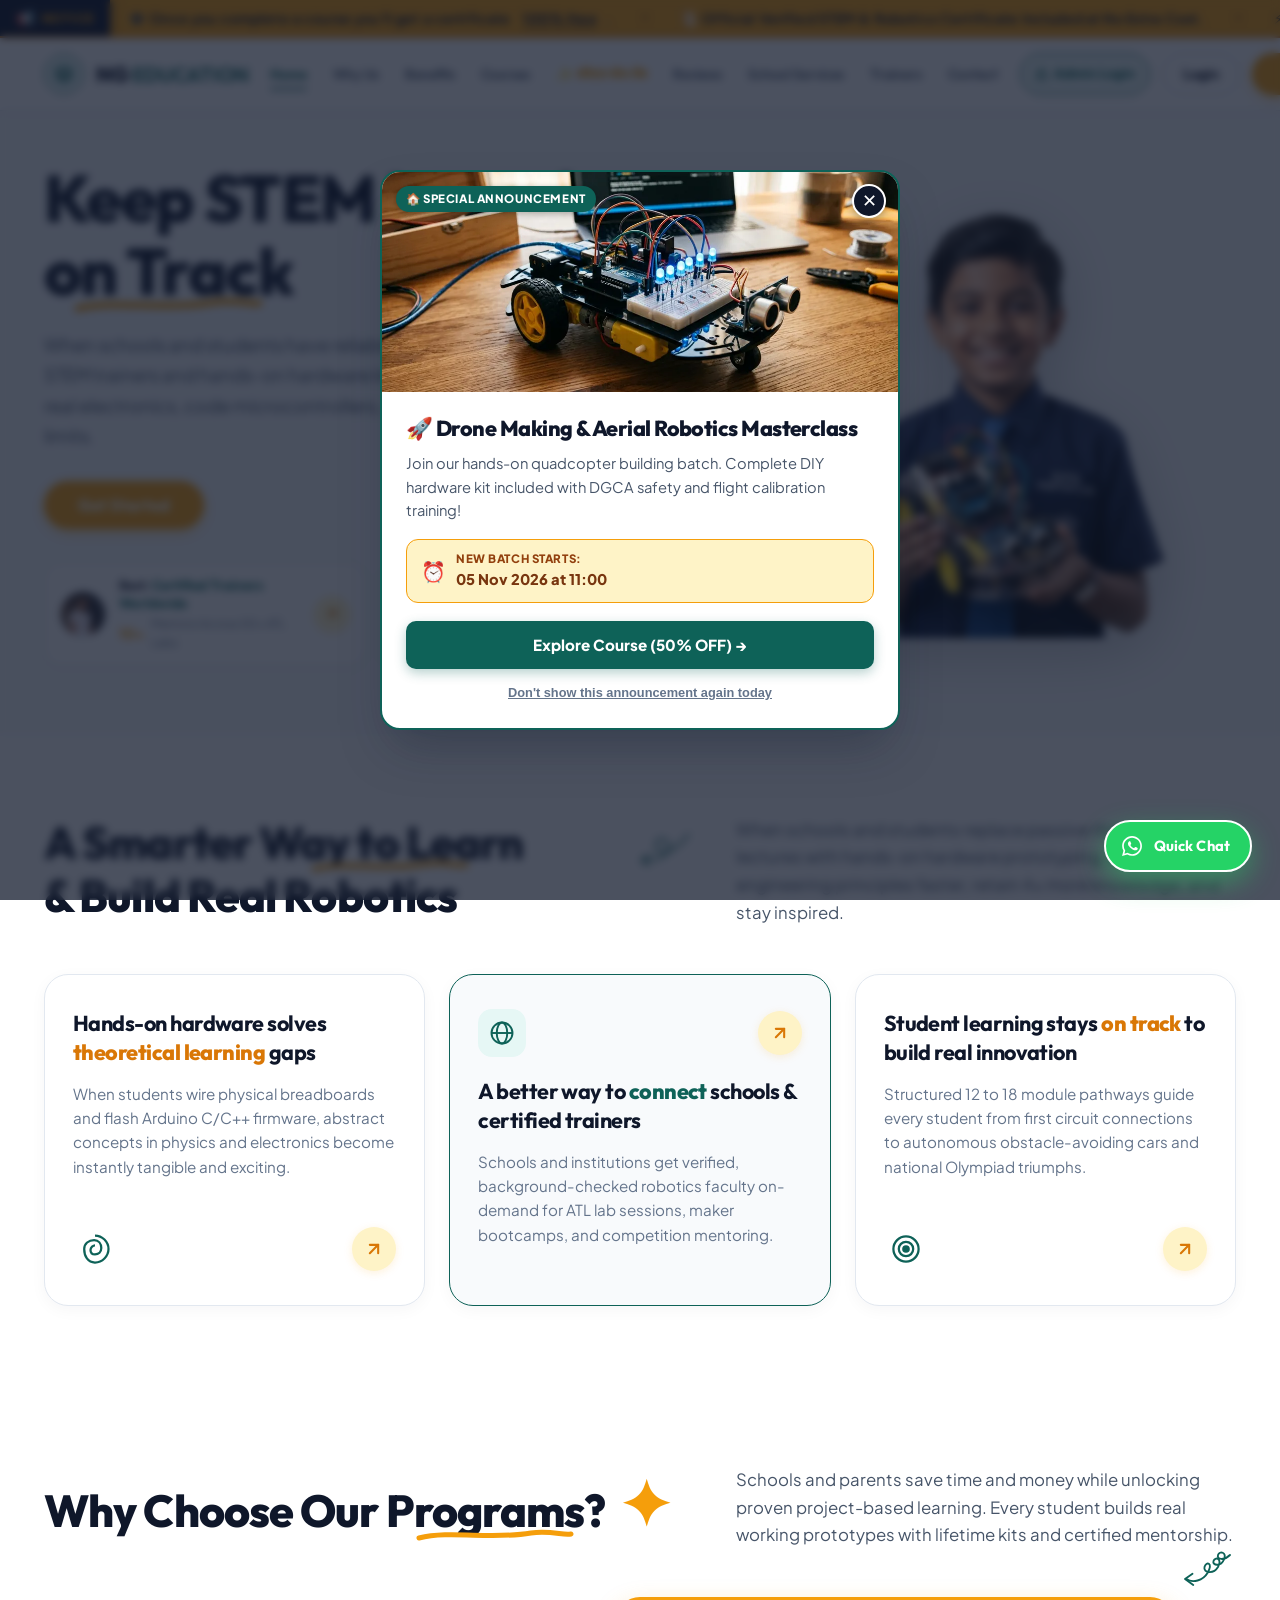
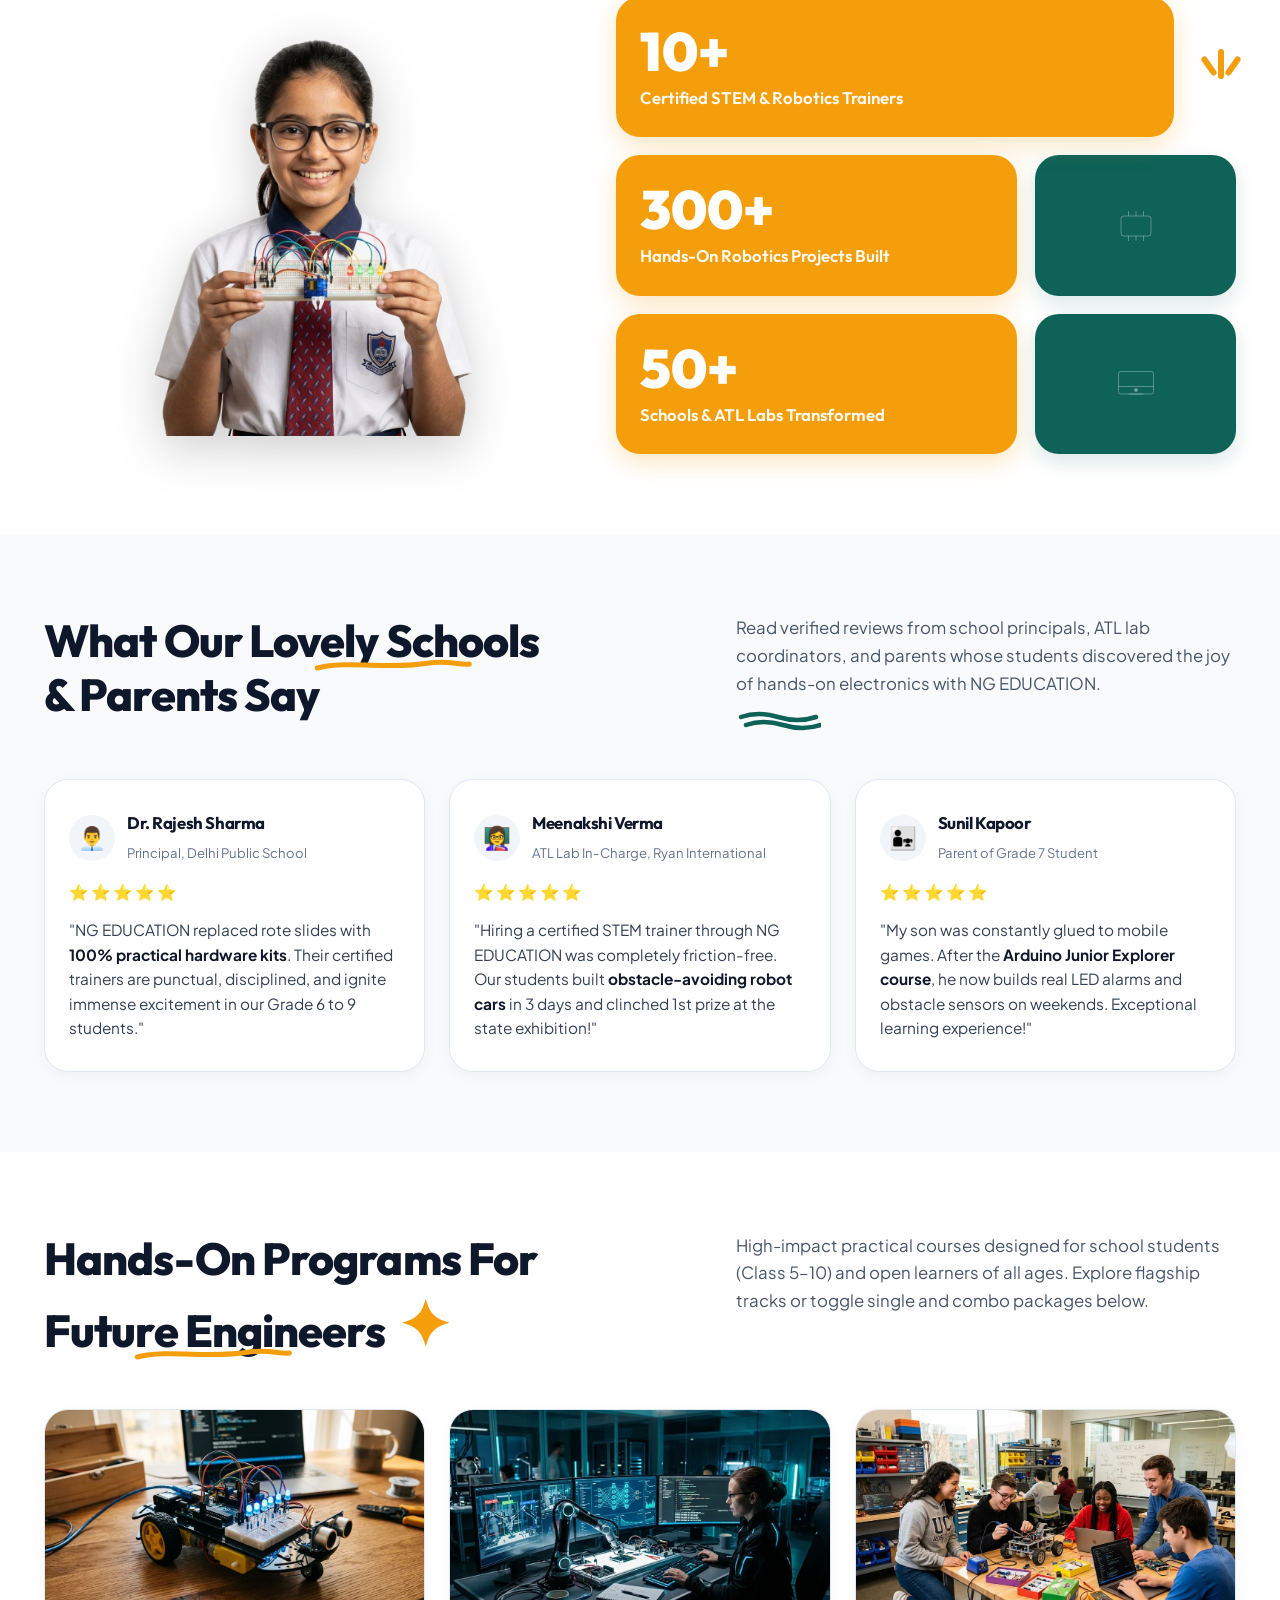
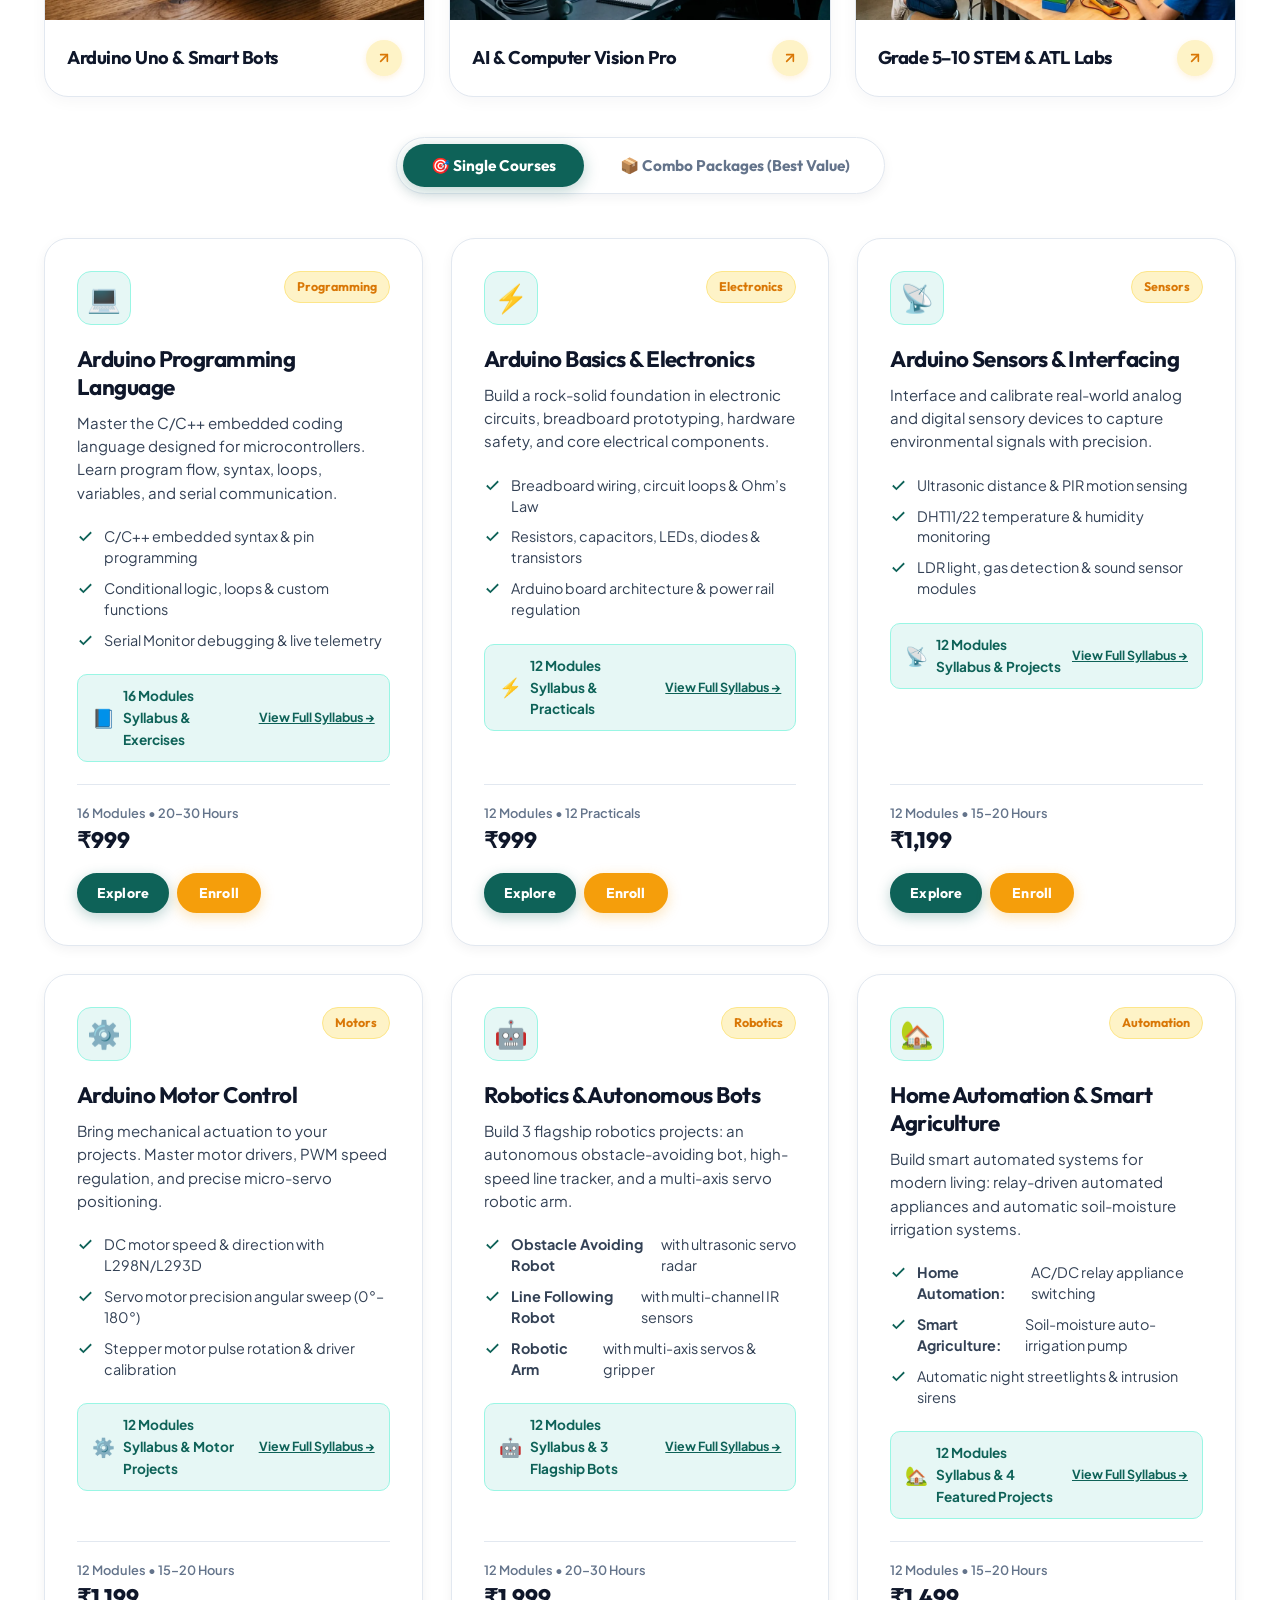
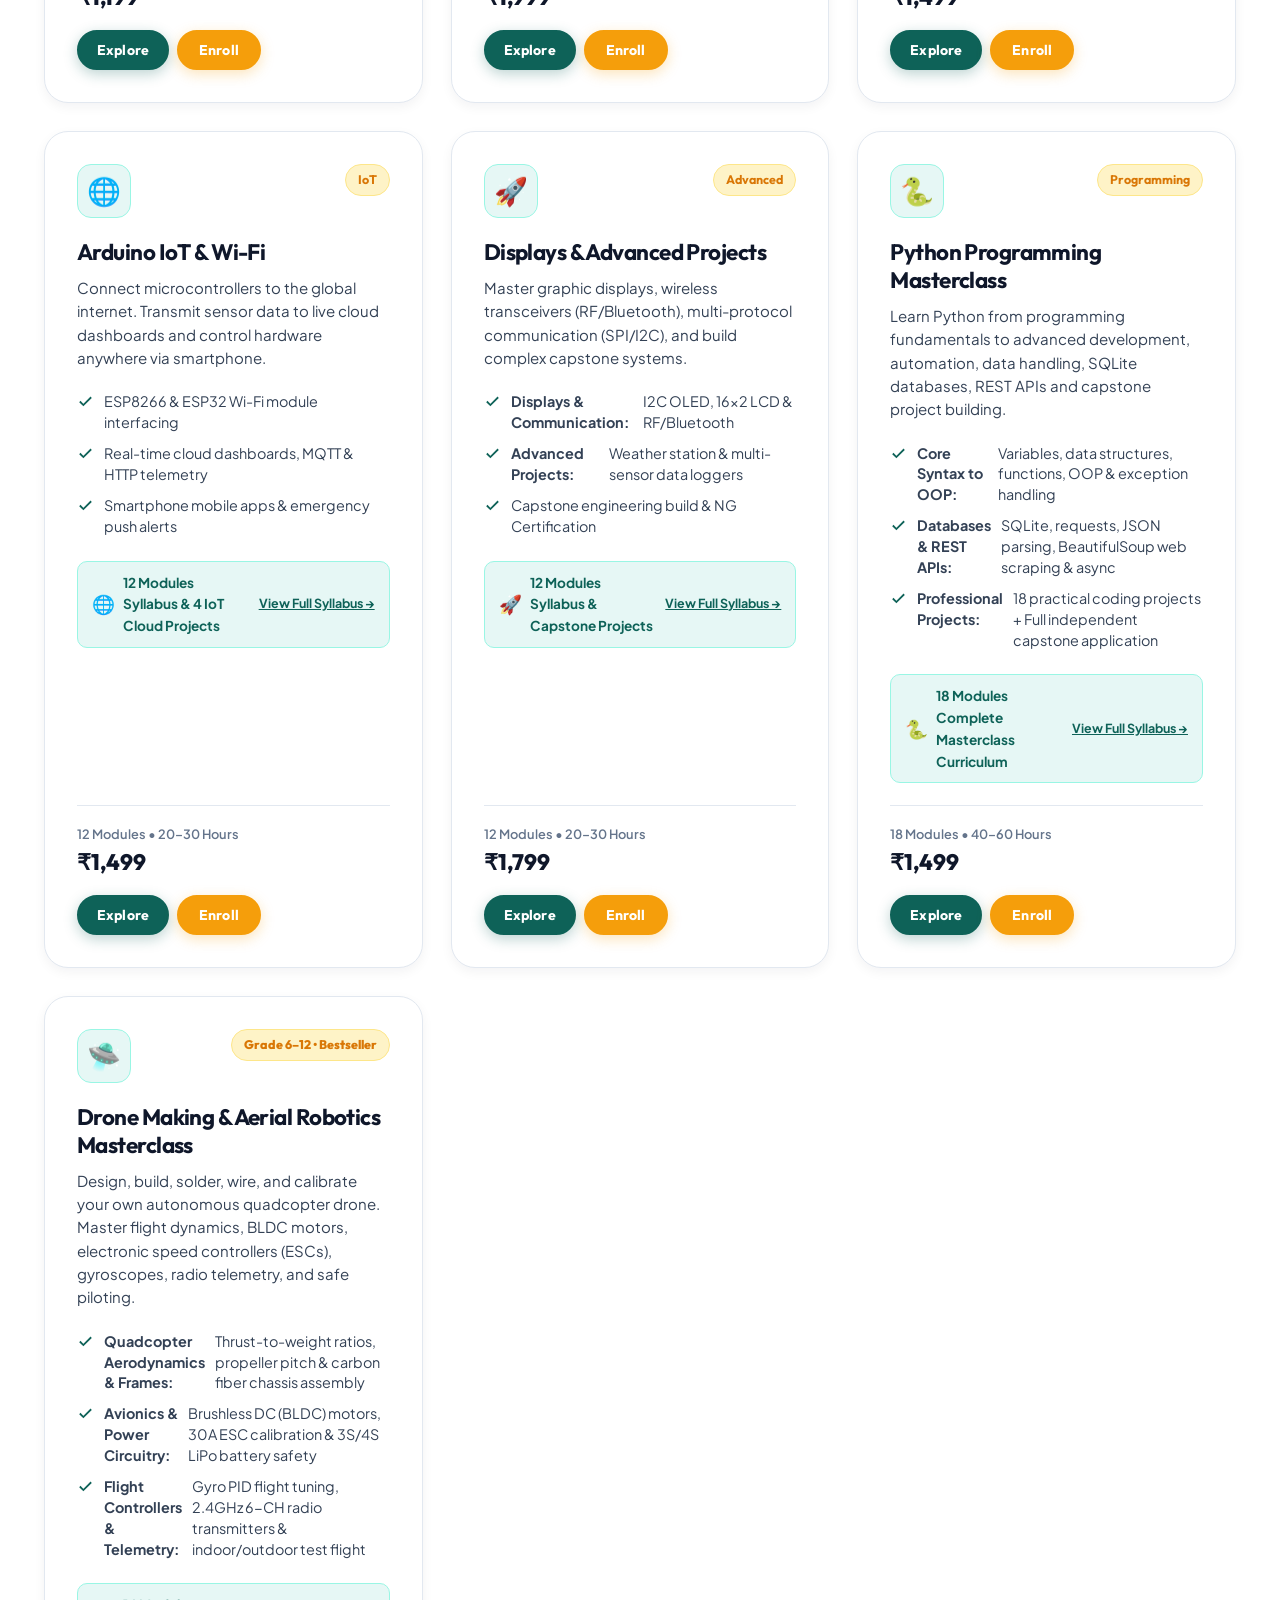
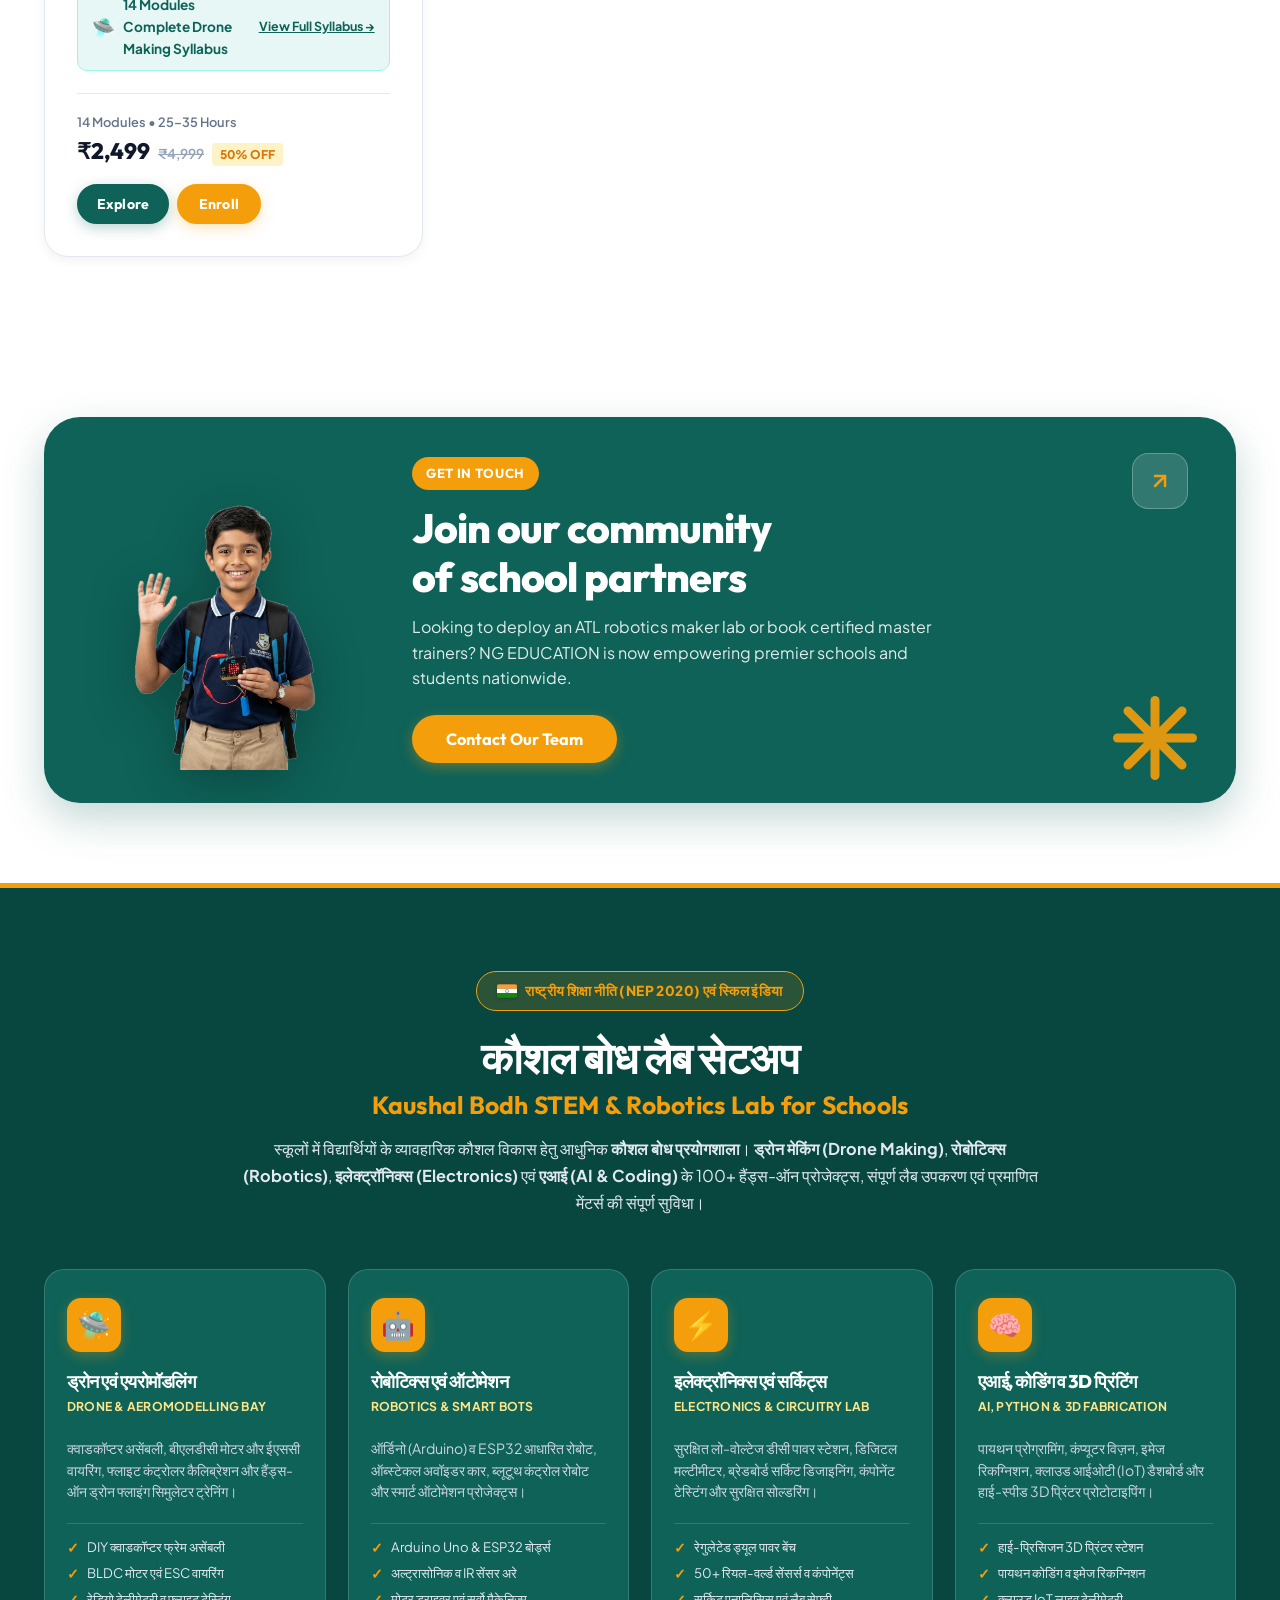
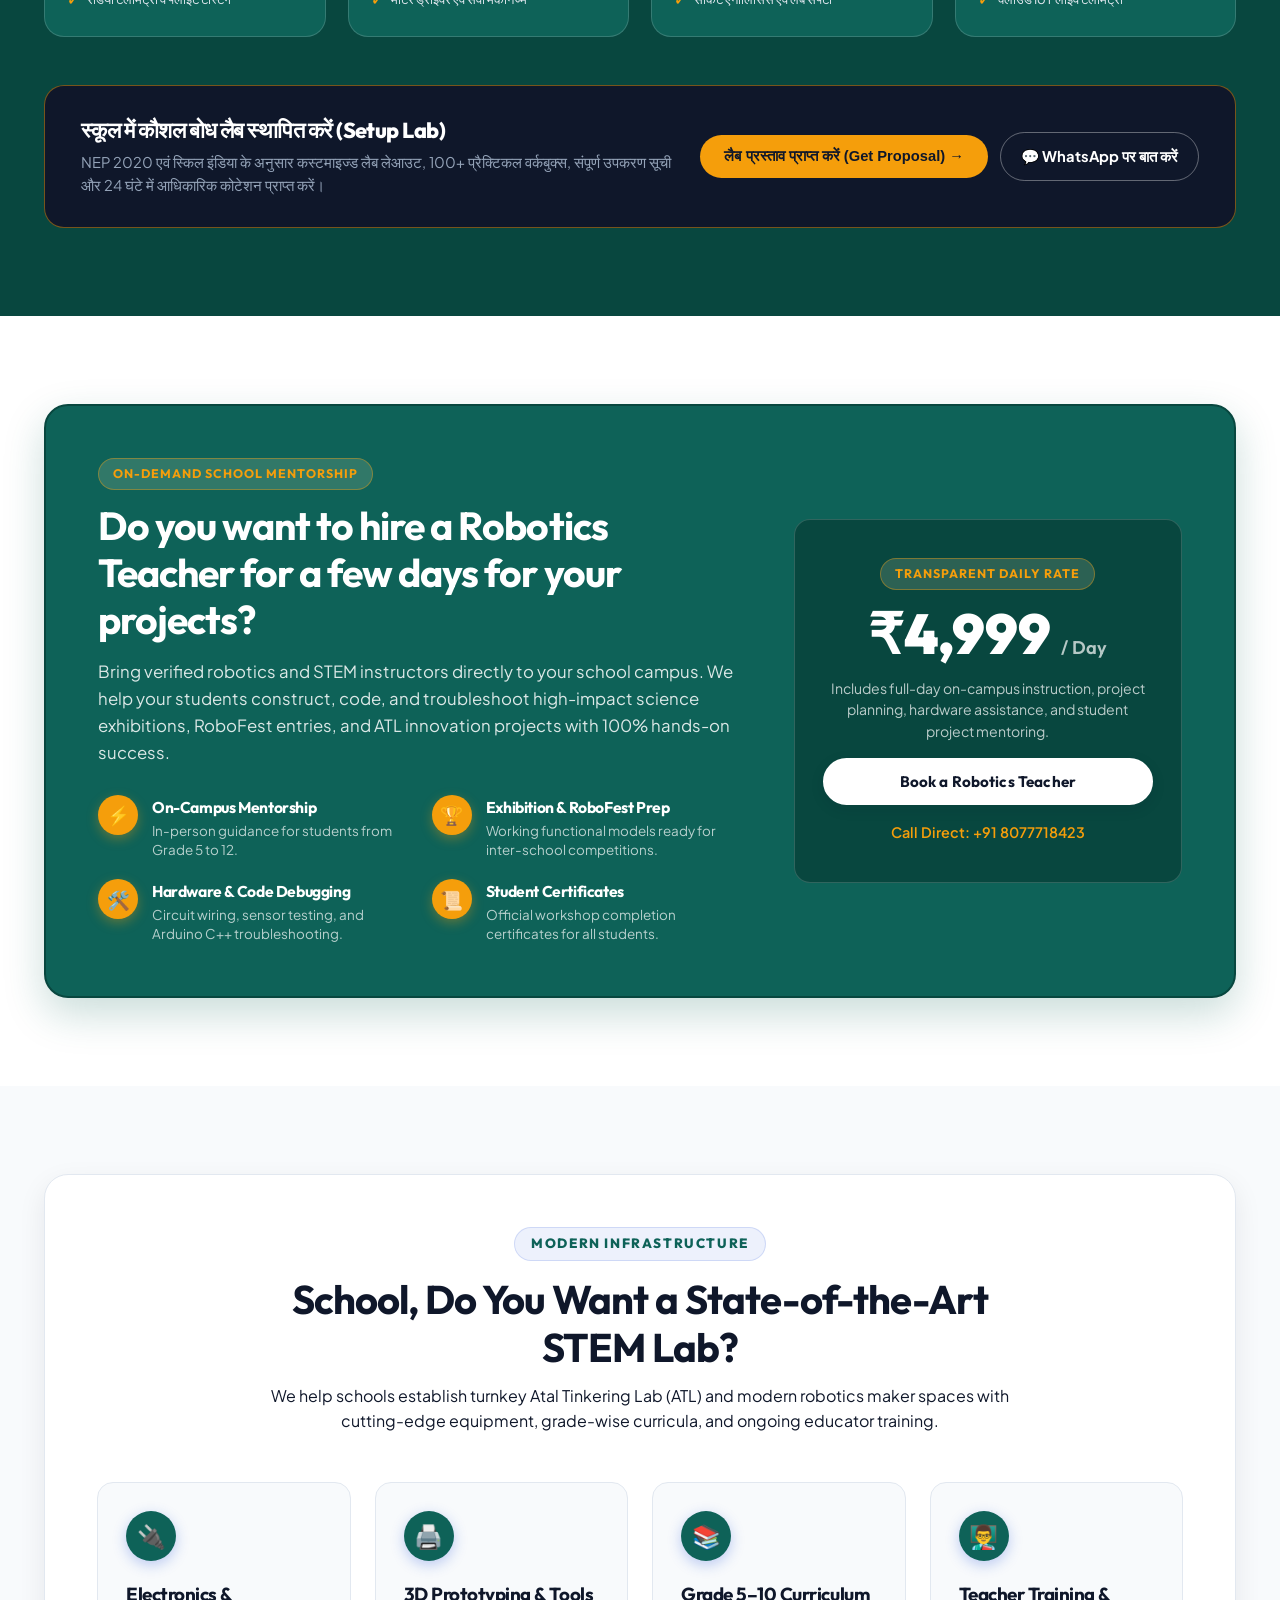
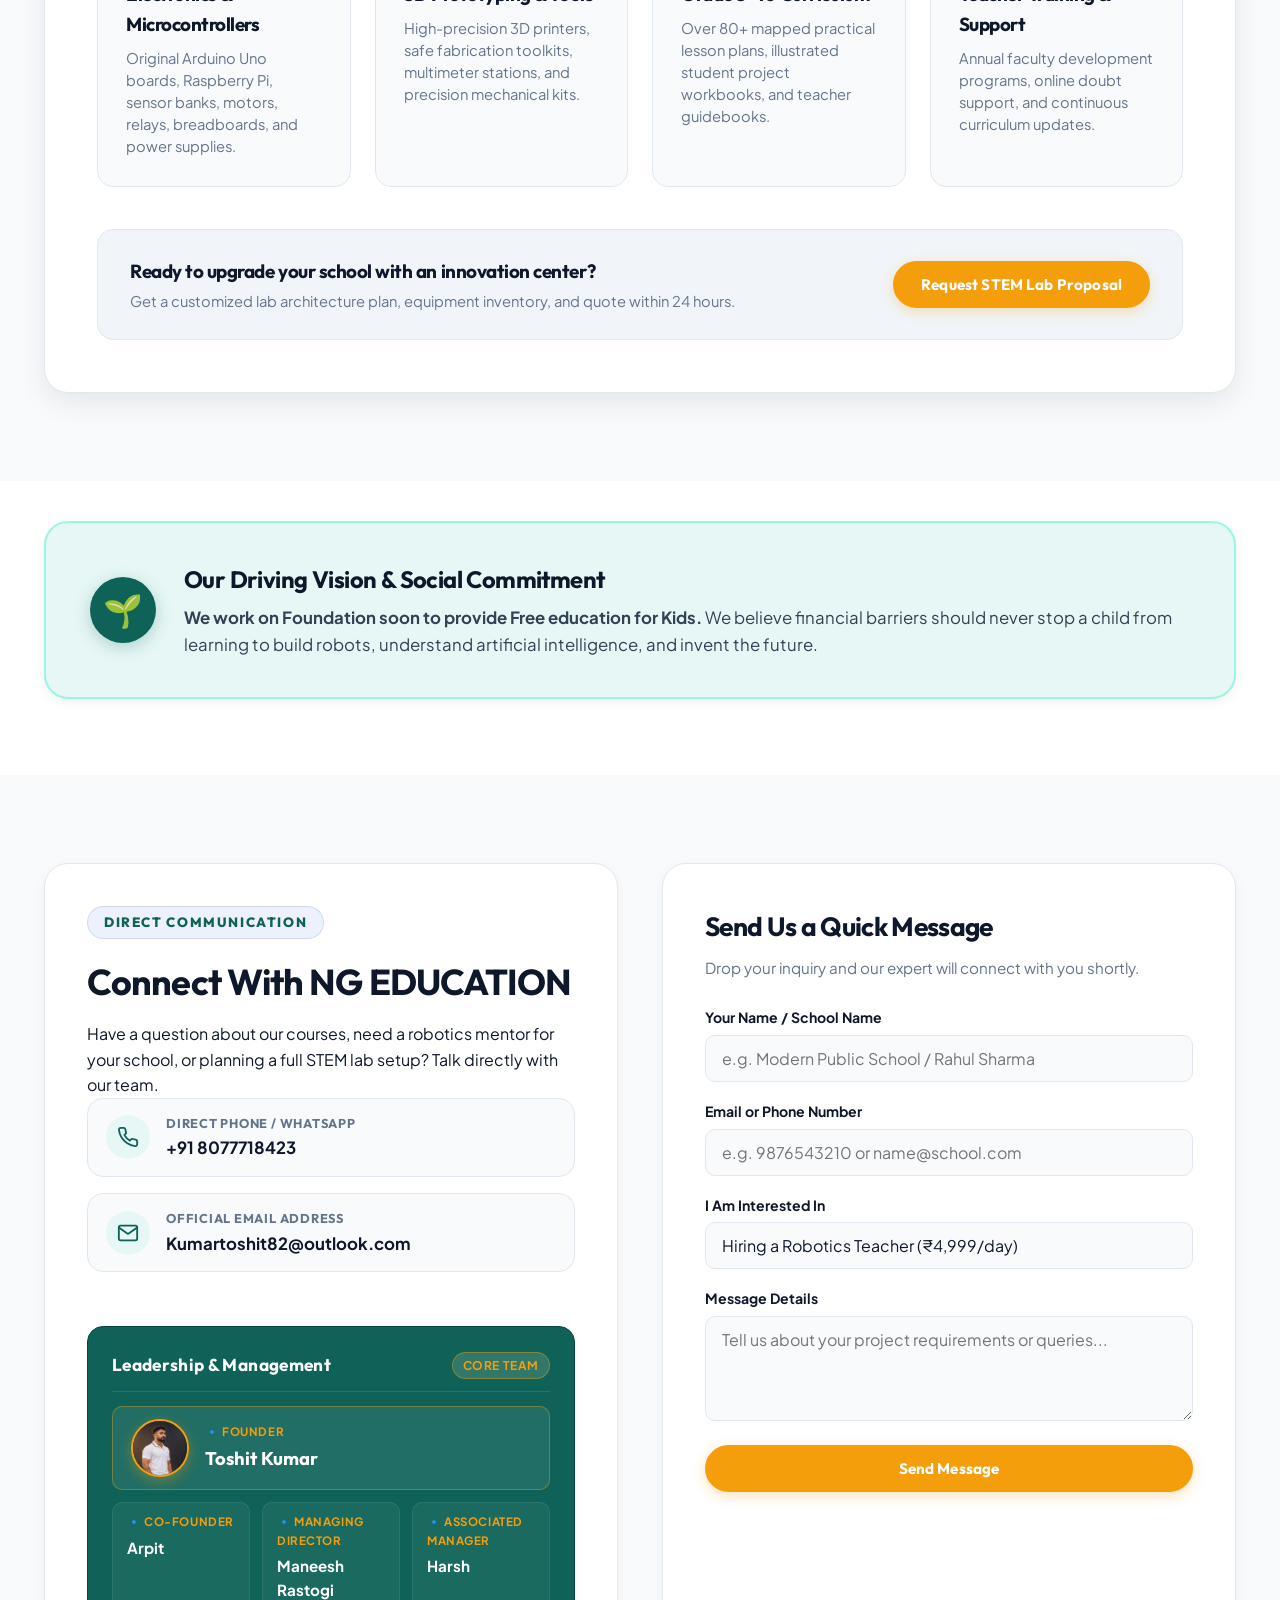
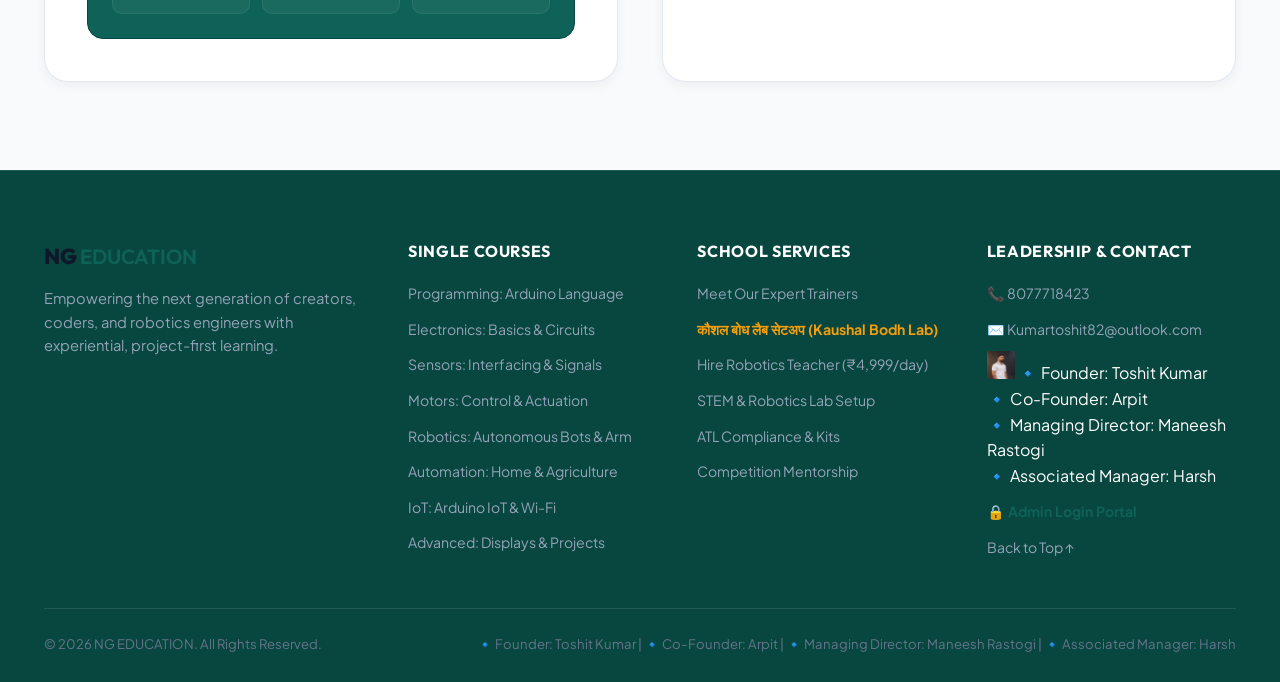
==== commit dc06709b: "Add Admin Ticker Customizer and Multi-Target Popup Manager for Home & Student portals" ====
--- a/index.html
+++ b/index.html
@@ -21,7 +21,7 @@
   <link rel="stylesheet" href="https://fonts.googleapis.com/css2?family=Outfit:wght@400;500;600;700;800;900&family=Plus+Jakarta+Sans:wght@400;500;600;700&display=swap">
   
   <!-- Stylesheet -->
-  <link rel="stylesheet" href="css/style.css?v=9.3">
+  <link rel="stylesheet" href="css/style.css?v=9.4">
   <!-- Inline Critical News Ticker Styles (Guarantees 1-Line News Scroll Across All Devices & Cache States) -->
   <style>
     .top-ticker-strip {
@@ -69,8 +69,17 @@
       animation: topTickerScroll 28s linear infinite !important;
       will-change: transform !important;
     }
-    .top-ticker-strip:hover .top-ticker-track {
-      animation-play-state: paused !important;
+    .top-ticker-track-wrap,
+    .top-ticker-track {
+      pointer-events: none !important;
+      user-select: none !important;
+      -webkit-user-select: none !important;
+      touch-action: pan-y !important;
+    }
+    .top-ticker-strip:hover .top-ticker-track,
+    .top-ticker-strip:active .top-ticker-track,
+    .top-ticker-strip:focus .top-ticker-track {
+      animation-play-state: running !important;
     }
     .top-ticker-item {
       display: inline-flex !important;
@@ -1762,6 +1771,19 @@
       <h3 style="font-size: 1.5rem; margin-bottom: 6px;">Login to NG EDUCATION</h3>
       <p style="font-size: 0.88rem; color: var(--text-muted); margin-bottom: 22px;">Access your student dashboard, courses, and project files.</p>
 
+            <!-- Student Active Notice Card (Populated dynamically from Admin Popups) -->
+      <div id="studentLoginNoticeCard" style="display: none; background: #FFFBEB; border: 1.5px solid #F59E0B; border-radius: 12px; padding: 12px 14px; margin-bottom: 18px; text-align: left;">
+        <div style="display: flex; align-items: center; justify-content: space-between; gap: 8px; margin-bottom: 6px;">
+          <span style="background: #F59E0B; color: #0F172A; font-size: 0.72rem; font-weight: 900; padding: 3px 8px; border-radius: 6px; text-transform: uppercase; letter-spacing: 0.04em;">🎓 Student Alert</span>
+          <span id="studentNoticeScheduleBadge" style="font-size: 0.75rem; color: #92400E; font-weight: 700;"></span>
+        </div>
+        <h4 id="studentNoticeTitle" style="font-size: 0.95rem; font-weight: 800; color: #0F172A; margin: 0 0 4px 0; line-height: 1.3;"></h4>
+        <p id="studentNoticeMsg" style="font-size: 0.82rem; color: #475569; line-height: 1.45; margin: 0 0 8px 0;"></p>
+        <button type="button" id="studentNoticeDetailBtn" onclick="openStudentPopupDetail()" style="background: #0E6258; color: #FFFFFF; border: none; border-radius: 8px; padding: 6px 14px; font-size: 0.78rem; font-weight: 800; cursor: pointer; display: inline-flex; align-items: center; gap: 6px;">
+          View Full Notice &amp; Instructions →
+        </button>
+      </div>
+
       <form class="modal-form" data-form-type="Login">
         <div class="input-group">
           <label class="input-label">Email or Username</label>
@@ -6550,6 +6572,67 @@
     </div>
   </div>
 
+  <!-- Modal: Dynamic Site Announcement Popup (Configurable via Admin Console) -->
+  <div class="modal-overlay" id="modalDynamicSitePopup" style="z-index: 1050;">
+    <div class="modal-card modal-card-site-popup" style="max-width: 520px; width: 100%; padding: 0; overflow: hidden; border-radius: 20px; border: 2px solid #0E6258; background: #FFFFFF; box-shadow: 0 25px 50px -12px rgba(15, 23, 42, 0.35); position: relative; text-align: left;">
+      <!-- Close Button -->
+      <button class="modal-close-btn" onclick="dismissSitePopup()" aria-label="Close modal" style="position: absolute; top: 12px; right: 12px; z-index: 20; background: #0F172A; color: #FFFFFF; width: 34px; height: 34px; border-radius: 50%; display: flex; align-items: center; justify-content: center; font-size: 1.1rem; border: 2px solid #FFFFFF; box-shadow: 0 4px 10px rgba(0,0,0,0.3); cursor: pointer;">✕</button>
+
+      <!-- Banner Image Wrap -->
+      <div id="sitePopupImageWrap" style="position: relative; width: 100%; max-height: 220px; overflow: hidden; background: #0F172A; display: none;">
+        <img id="sitePopupImage" src="" alt="Announcement Banner" style="width: 100%; height: 220px; object-fit: cover; display: block;">
+        <span id="sitePopupAudienceBadge" style="position: absolute; top: 14px; left: 14px; background: #0E6258; color: #FFFFFF; font-size: 0.72rem; font-weight: 800; padding: 4px 10px; border-radius: 100px; text-transform: uppercase; letter-spacing: 0.05em; box-shadow: 0 2px 6px rgba(0,0,0,0.3);">
+          📢 SPECIAL ANNOUNCEMENT
+        </span>
+      </div>
+
+      <!-- Content Area -->
+      <div style="padding: 22px 24px 22px 24px;">
+        <!-- Header without image fallback badge -->
+        <div id="sitePopupBadgeNoImg" style="display: inline-flex; align-items: center; gap: 6px; background: #E6F4F1; color: #0E6258; font-size: 0.75rem; font-weight: 800; padding: 4px 12px; border-radius: 100px; text-transform: uppercase; letter-spacing: 0.05em; margin-bottom: 12px;">
+          <span>📢</span>
+          <span id="sitePopupAudienceLabel">SPECIAL ANNOUNCEMENT</span>
+        </div>
+
+        <h3 id="sitePopupTitle" style="font-size: 1.35rem; font-weight: 800; color: #0F172A; line-height: 1.3; margin: 0 0 10px 0;">
+          <!-- Injected via JS -->
+        </h3>
+
+        <p id="sitePopupMessage" style="font-size: 0.92rem; color: #475569; line-height: 1.6; margin: 0 0 16px 0;">
+          <!-- Injected via JS -->
+        </p>
+
+        <!-- Date & Time Schedule Box (if scheduled) -->
+        <div id="sitePopupScheduleBox" style="display: none; background: #FEF3C7; border: 1.5px solid #F59E0B; border-radius: 12px; padding: 10px 14px; margin-bottom: 18px; align-items: center; gap: 10px;">
+          <span style="font-size: 1.25rem;">⏰</span>
+          <div>
+            <div id="sitePopupScheduleLabel" style="font-size: 0.72rem; font-weight: 800; text-transform: uppercase; color: #92400E; letter-spacing: 0.05em;">SCHEDULE</div>
+            <div id="sitePopupScheduleValue" style="font-size: 0.92rem; font-weight: 800; color: #78350F;"></div>
+          </div>
+        </div>
+
+        <!-- Multi-Popup Indicator (if more than 1 popup available) -->
+        <div id="sitePopupNavWrap" style="display: none; align-items: center; justify-content: space-between; margin-bottom: 16px; padding: 6px 12px; background: #F8FAFC; border-radius: 8px; border: 1px solid #E2E8F0;">
+          <span id="sitePopupCounter" style="font-size: 0.78rem; font-weight: 700; color: #64748B;">Notice 1 of 2</span>
+          <div style="display: flex; gap: 6px;">
+            <button type="button" onclick="navigateSitePopup(-1)" style="border: 1px solid #CBD5E1; background: #FFFFFF; border-radius: 4px; padding: 3px 10px; font-size: 0.78rem; cursor: pointer; font-weight: 700;">◀ Prev</button>
+            <button type="button" onclick="navigateSitePopup(1)" style="border: 1px solid #CBD5E1; background: #FFFFFF; border-radius: 4px; padding: 3px 10px; font-size: 0.78rem; cursor: pointer; font-weight: 700;">Next ▶</button>
+          </div>
+        </div>
+
+        <!-- Action Buttons -->
+        <div style="display: flex; flex-direction: column; gap: 10px;">
+          <a id="sitePopupActionBtn" href="#courses" class="btn-primary-action" style="display: flex; align-items: center; justify-content: center; gap: 8px; width: 100%; padding: 12px 20px; background: #0E6258; color: #FFFFFF; border-radius: 10px; font-size: 0.95rem; font-weight: 800; text-decoration: none; border: none; box-shadow: 0 4px 12px rgba(14, 98, 88, 0.3); text-align: center;">
+            <span id="sitePopupActionBtnText">Explore Course Now →</span>
+          </a>
+          <button type="button" onclick="dismissSitePopup(true)" style="background: transparent; border: none; color: #64748B; font-size: 0.8rem; font-weight: 700; cursor: pointer; padding: 6px; text-decoration: underline;">
+            Don't show this announcement again today
+          </button>
+        </div>
+      </div>
+    </div>
+  </div>
+
   <!-- Toast Notification Container -->
   <div id="toastNotice" class="toast-notice"></div>
 
--- a/css/style.css
+++ b/css/style.css
@@ -4788,8 +4788,9 @@
   will-change: transform;
 }
 
-.top-ticker-strip:hover .top-ticker-track {
-  animation-play-state: paused;
+.top-ticker-strip:hover .top-ticker-track,
+.top-ticker-strip:active .top-ticker-track {
+  animation-play-state: running;
 }
 
 .top-ticker-item {
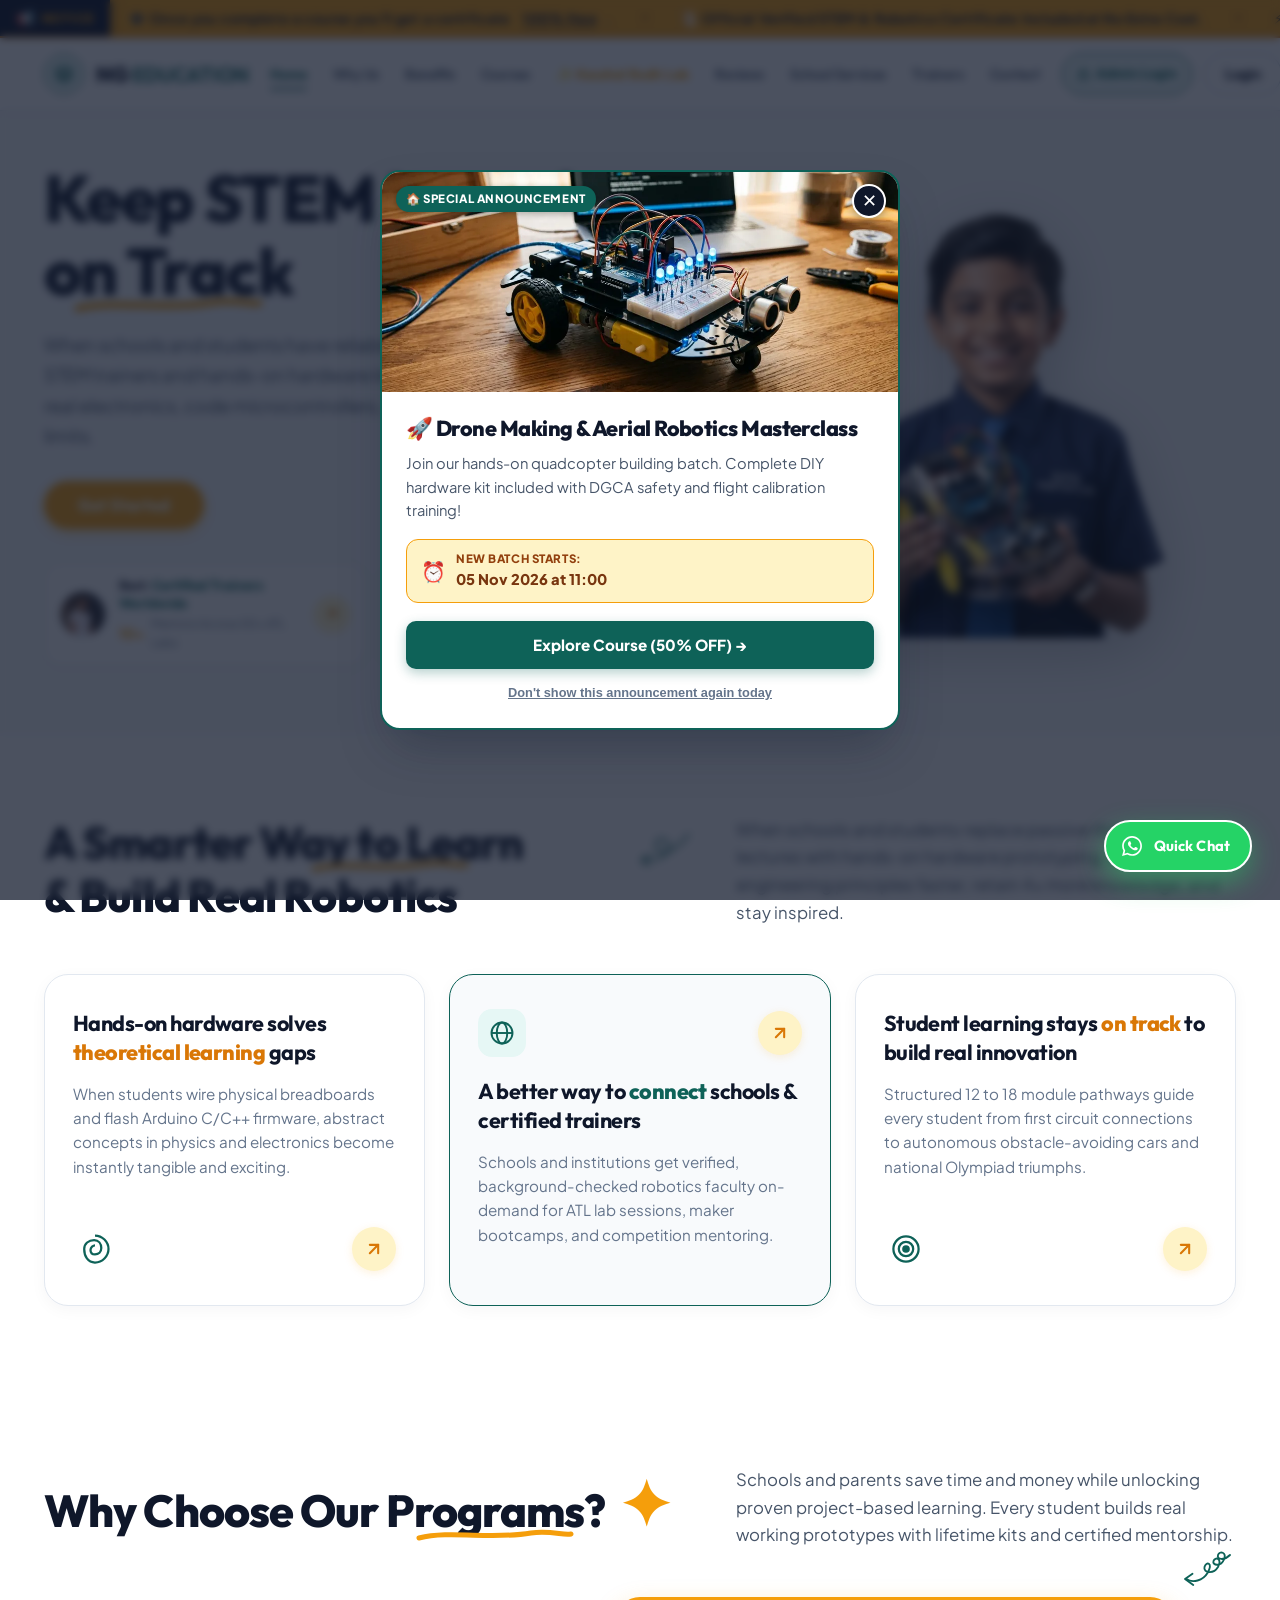
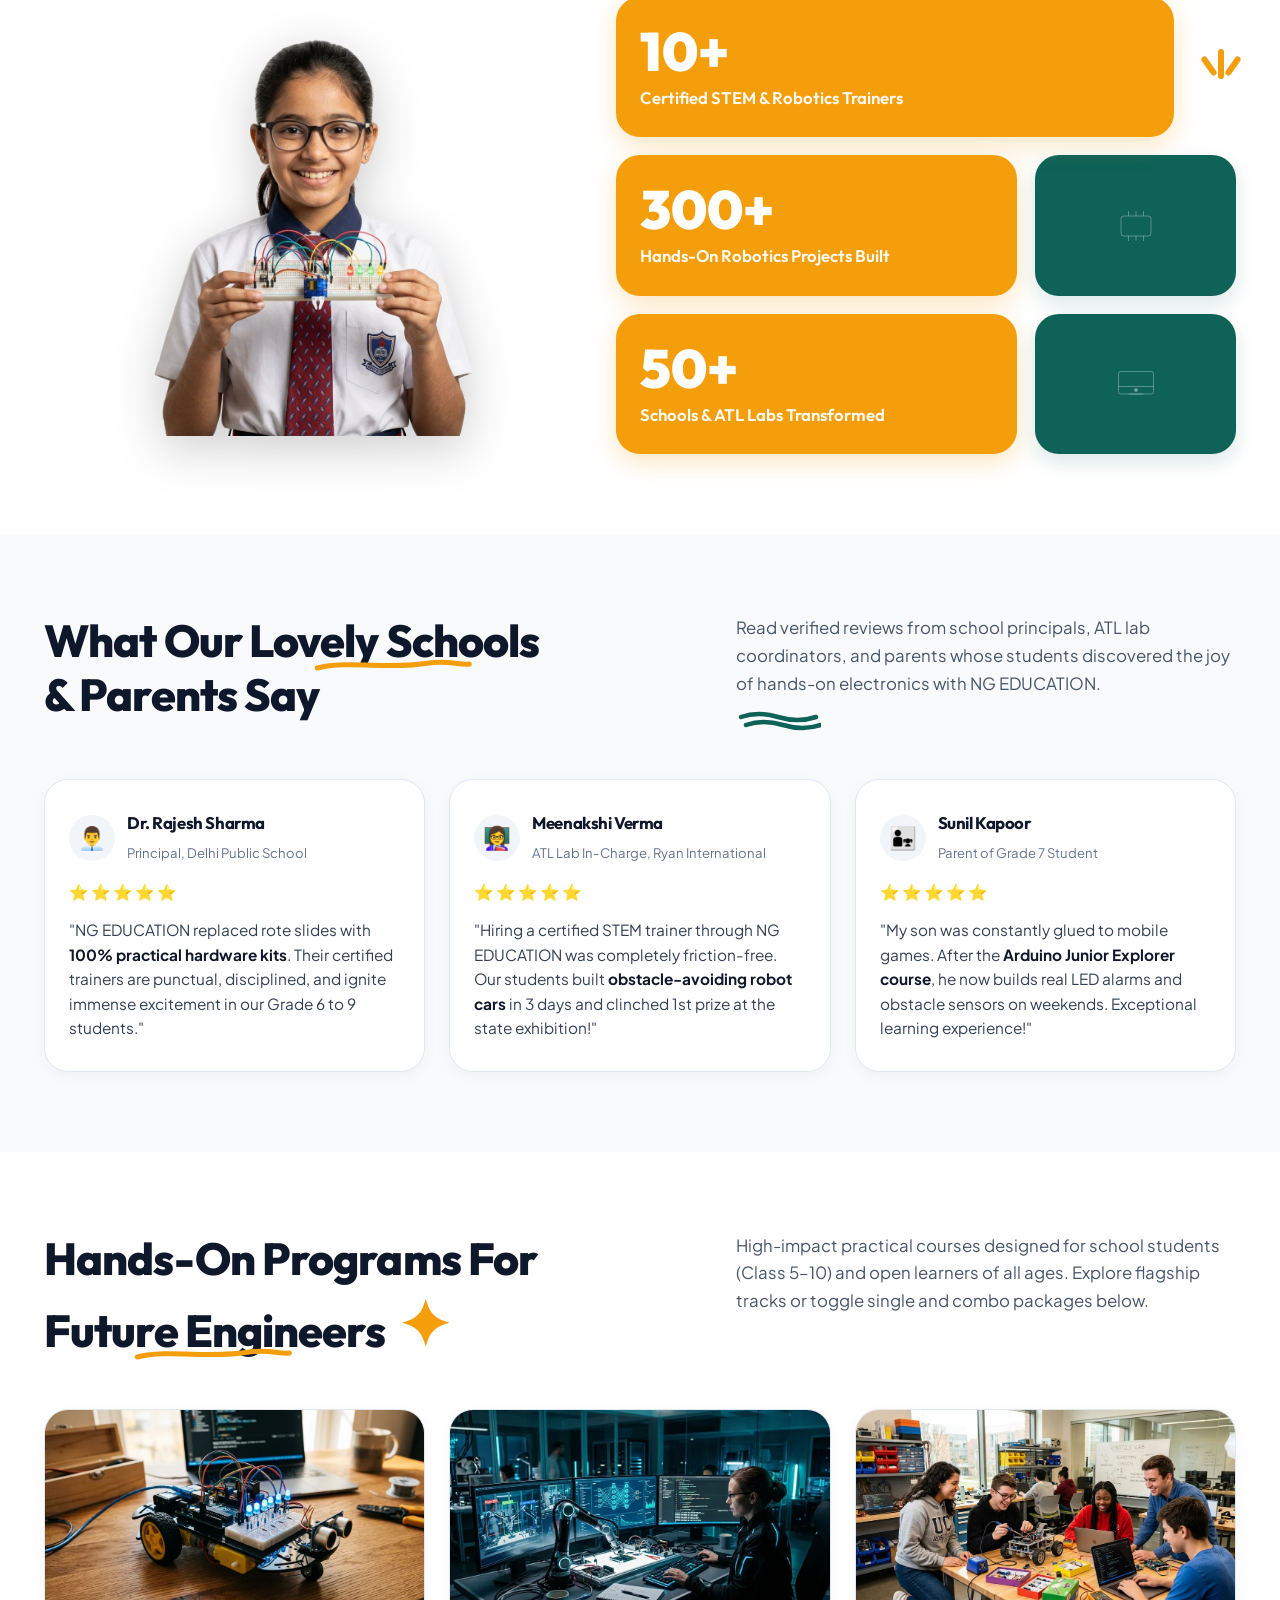
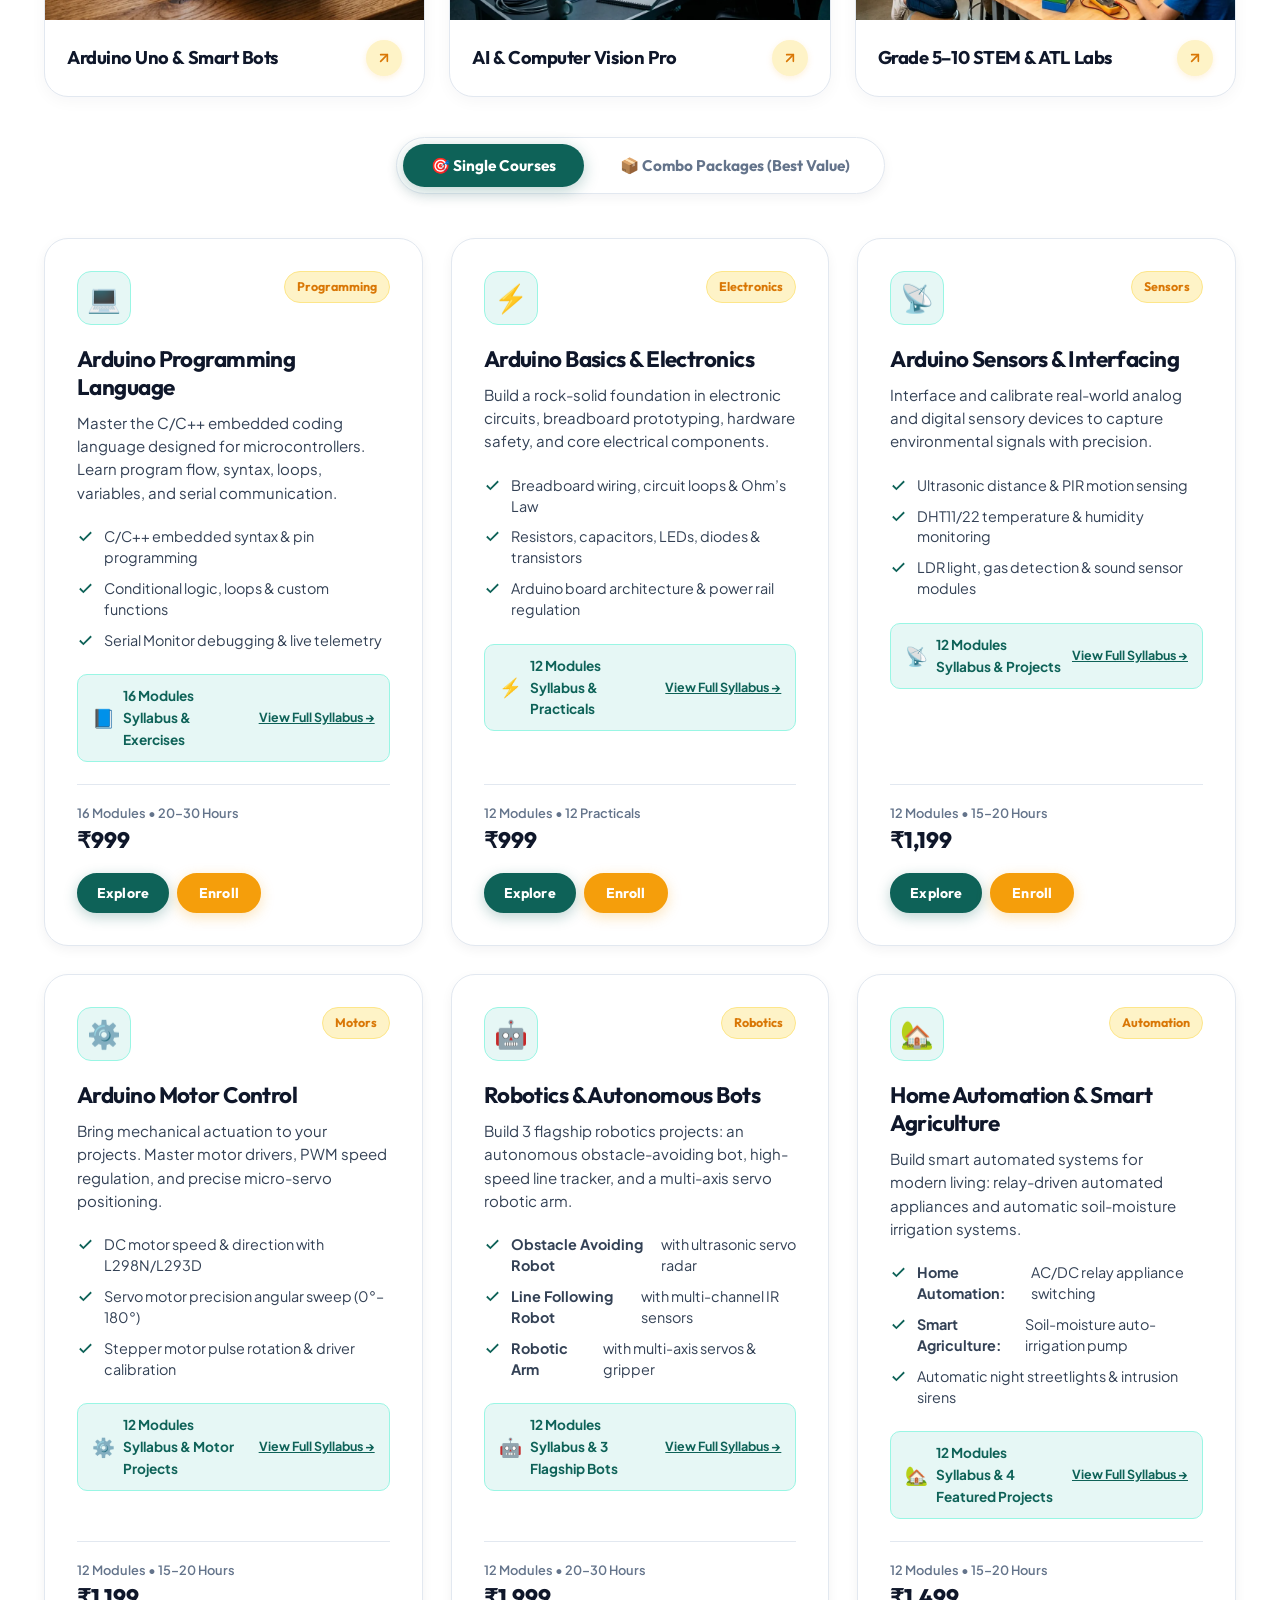
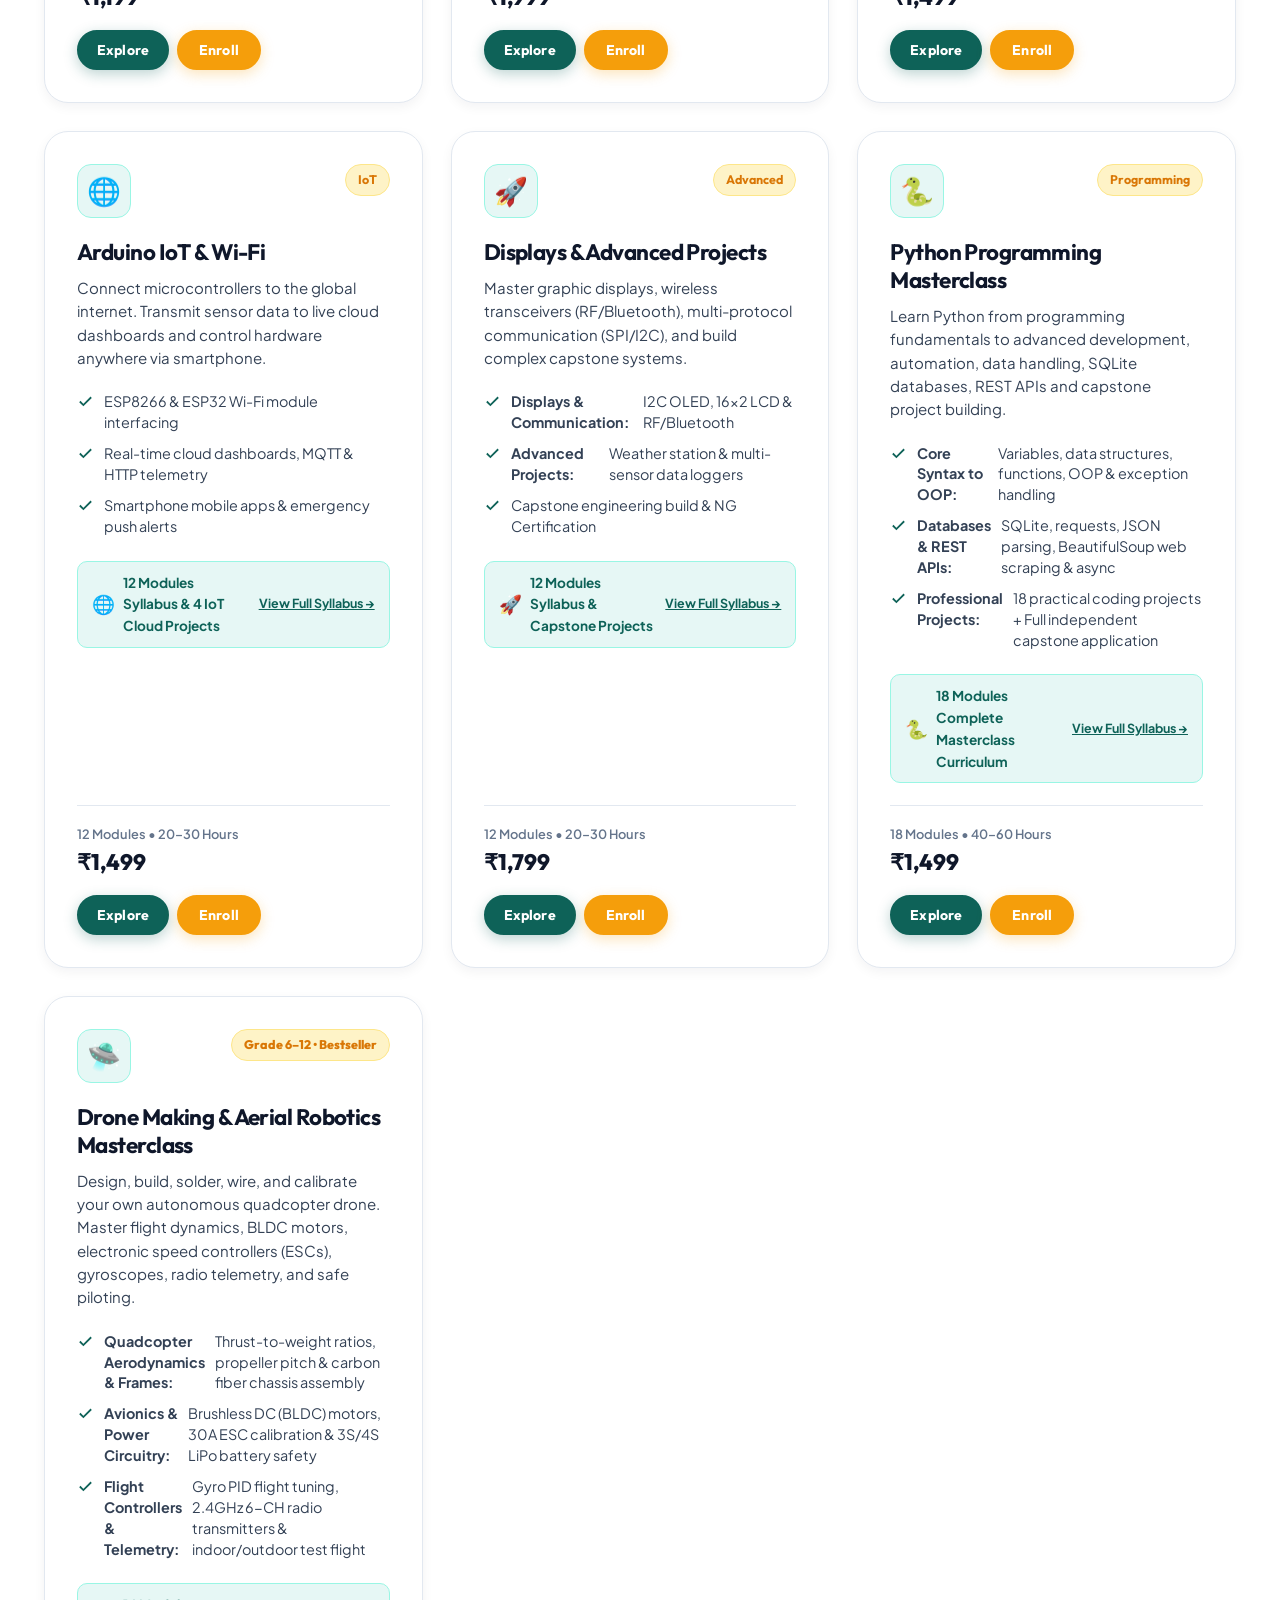
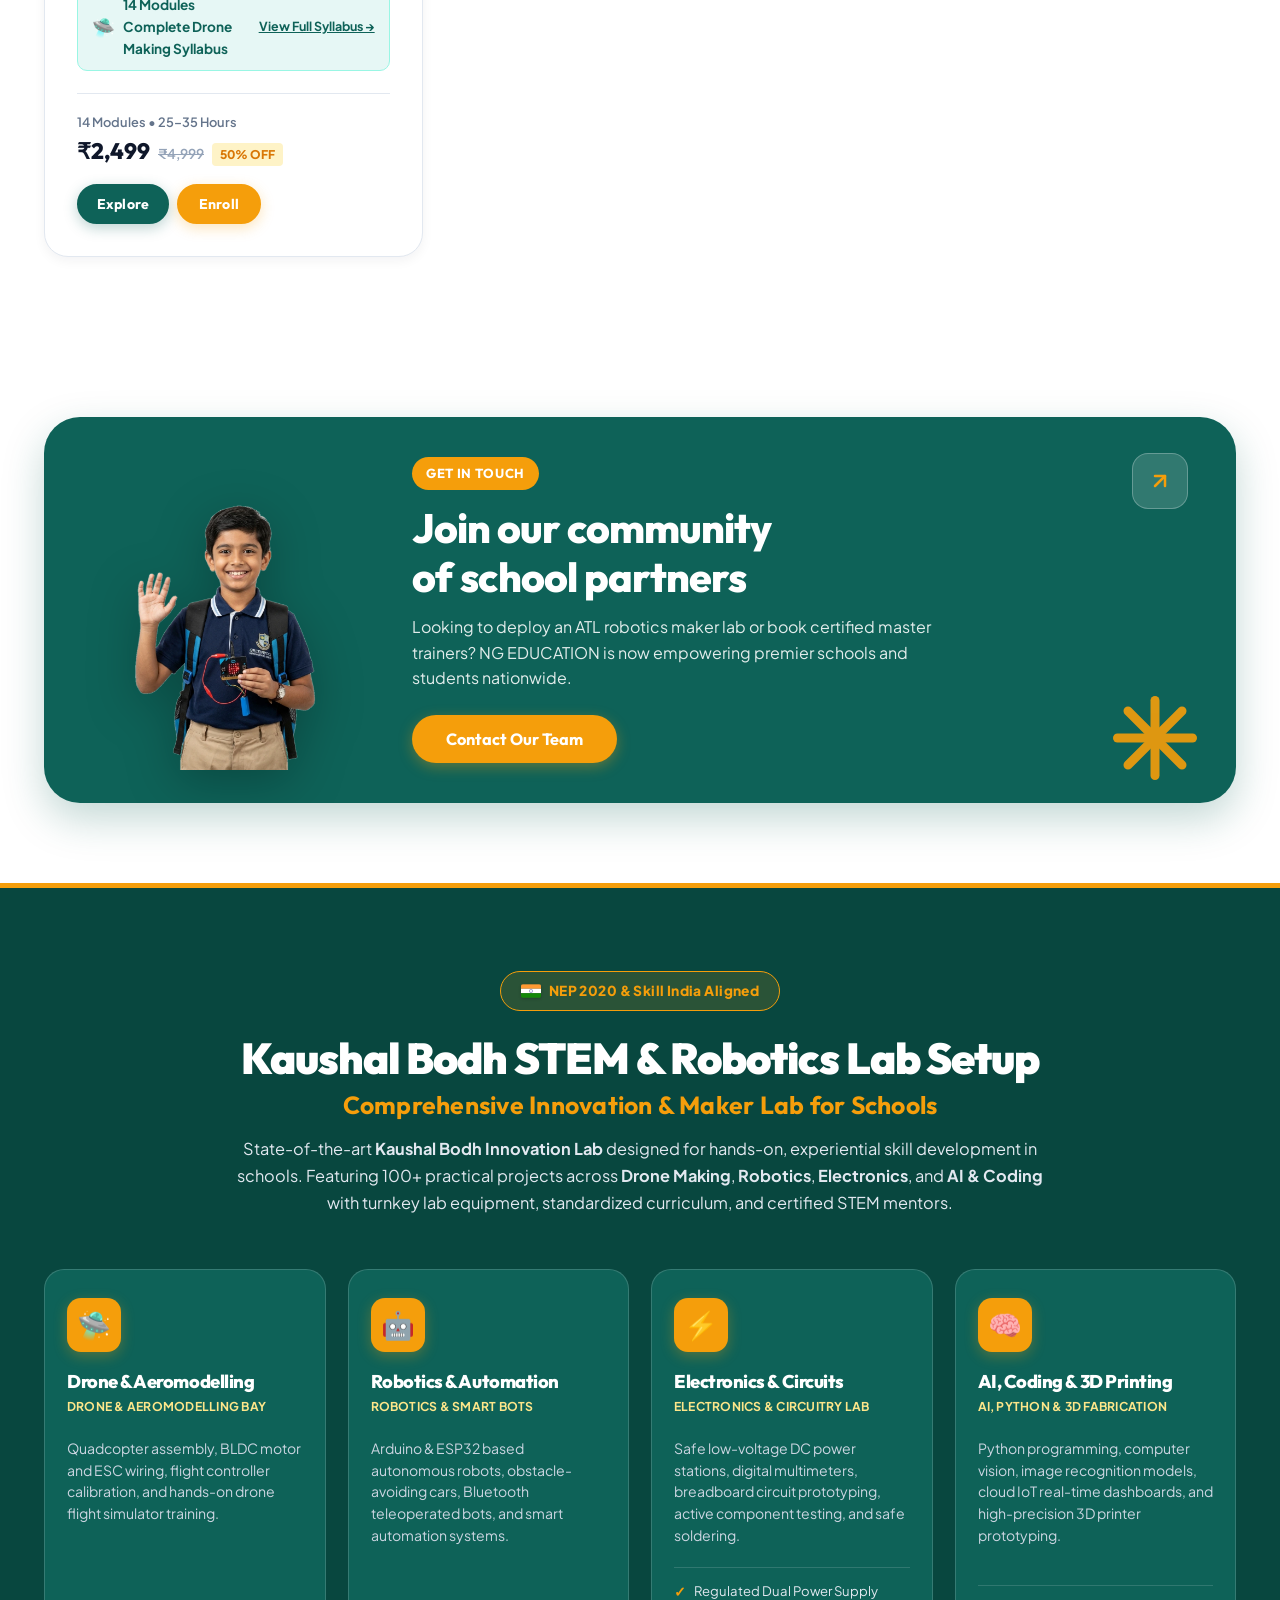
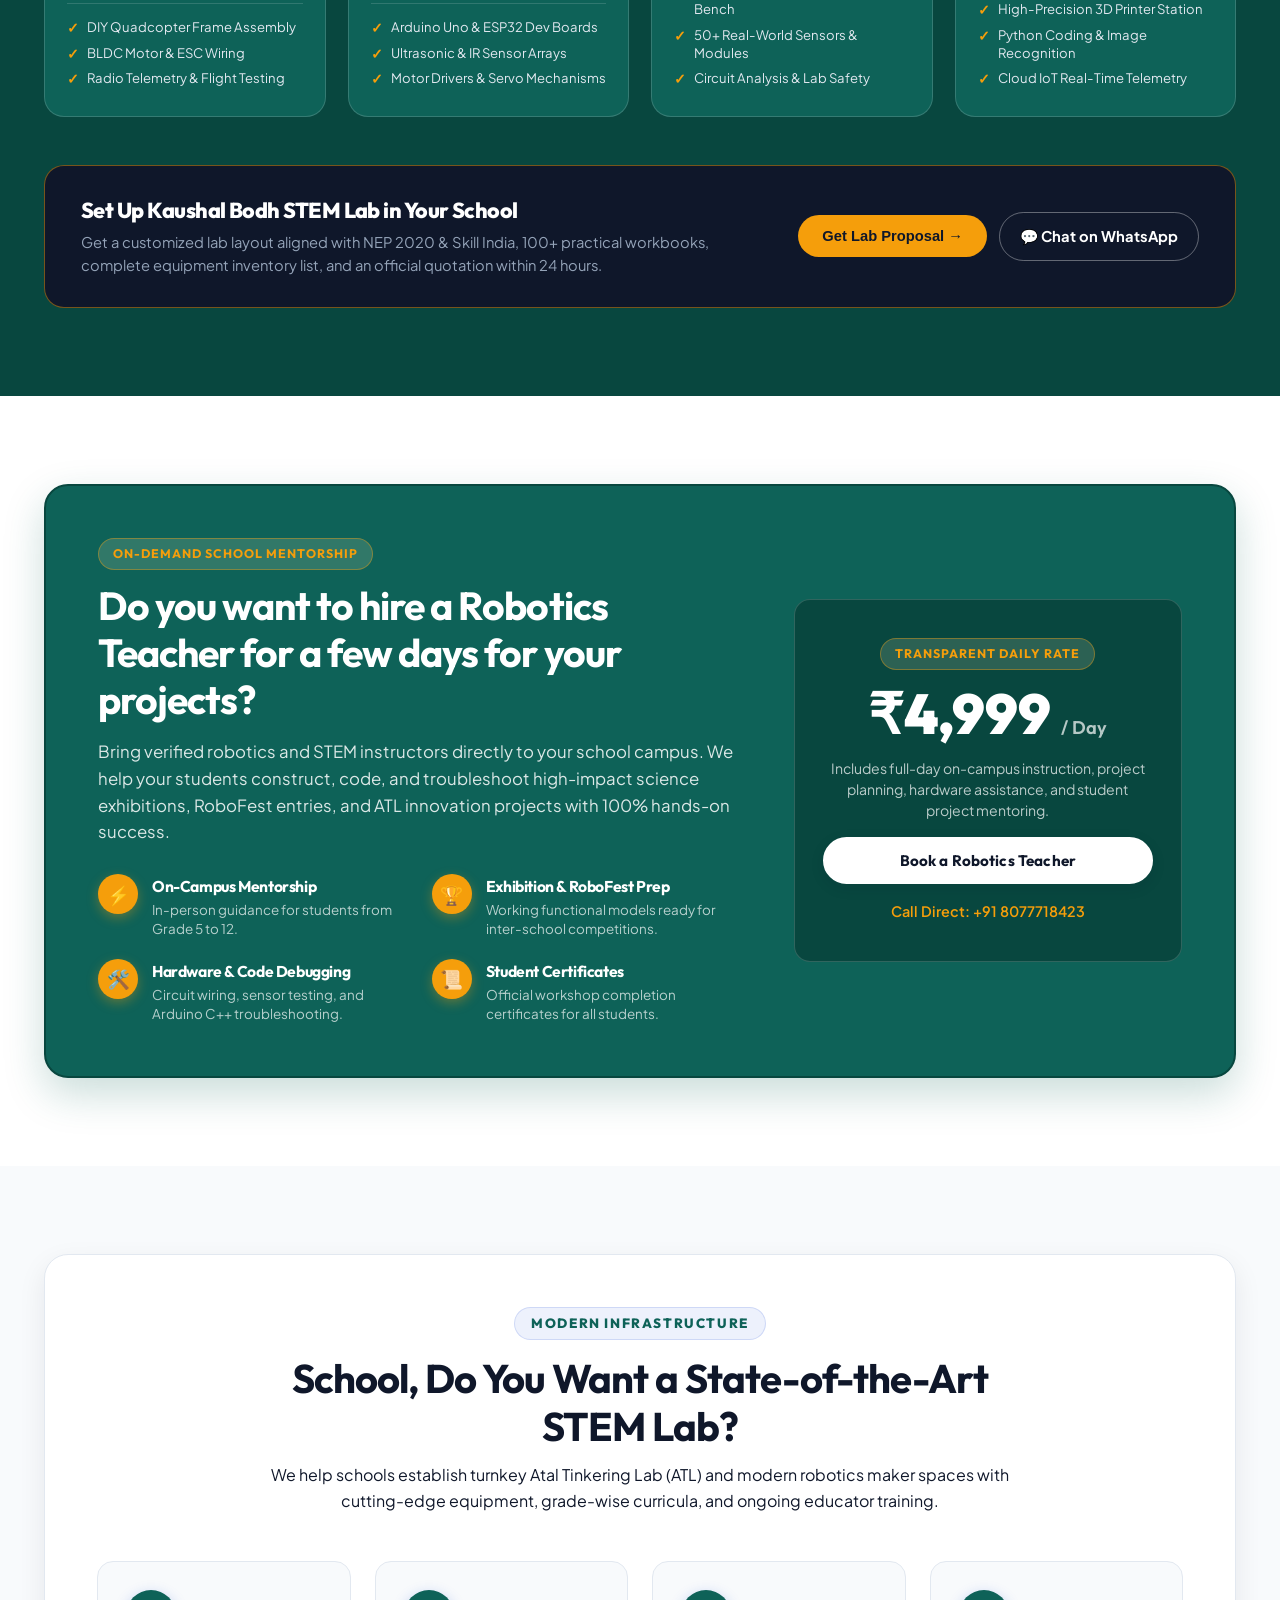
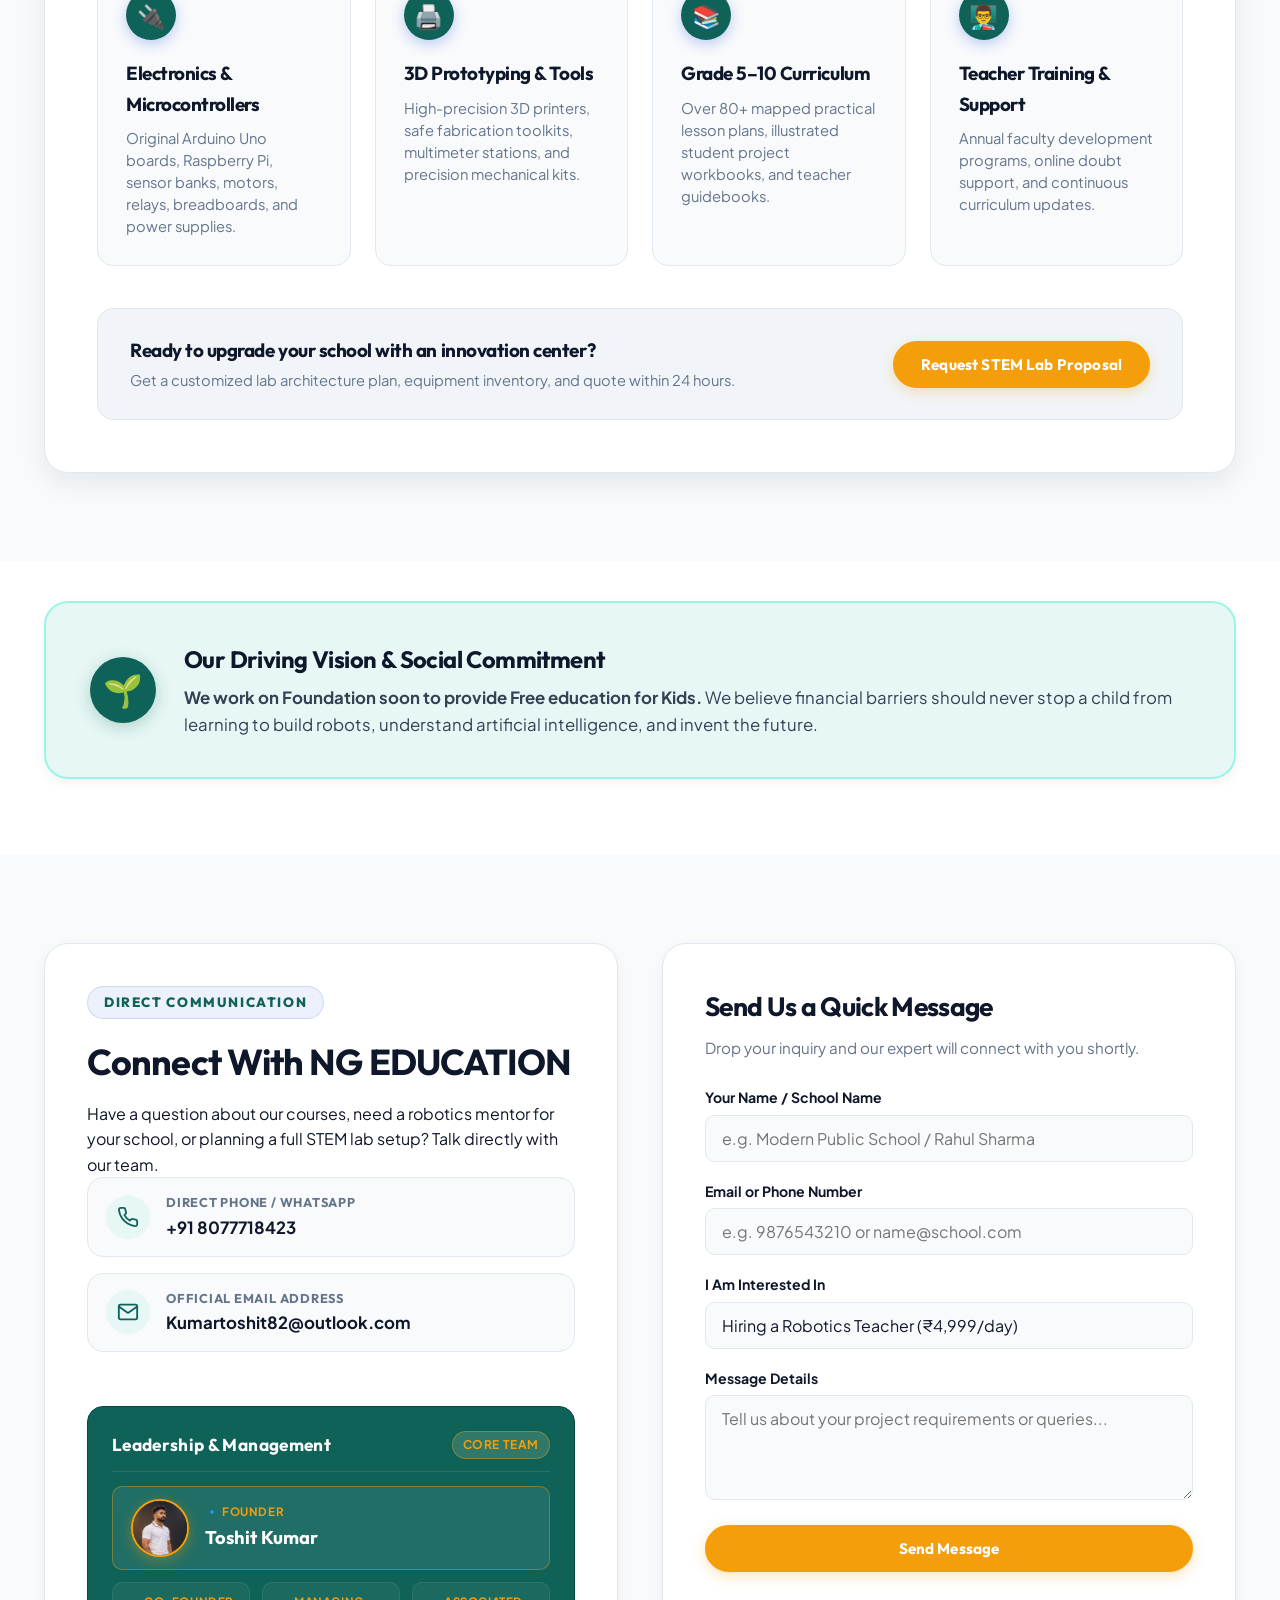
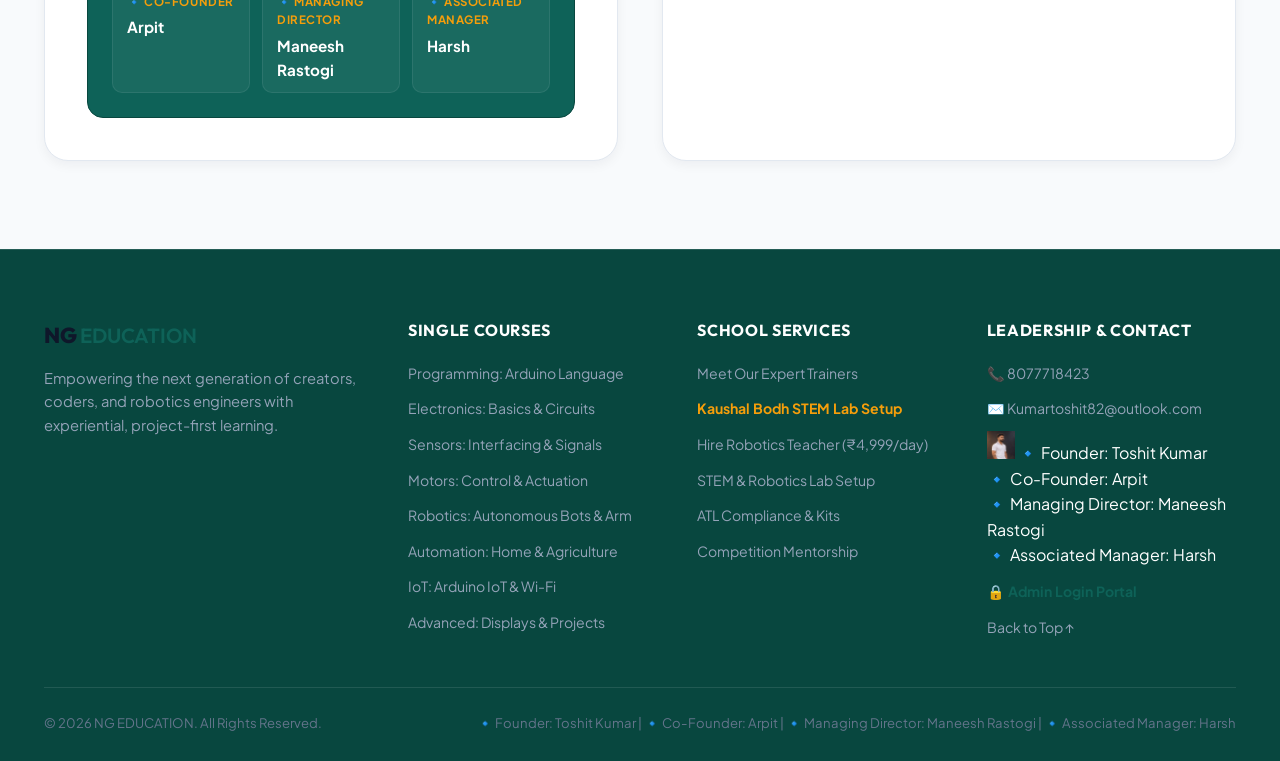
==== commit dbd9b629: "Translate Kaushal Bodh Lab section and proposal modal to professional English" ====
--- a/index.html
+++ b/index.html
@@ -173,7 +173,7 @@
           <li><a href="#why-hands-on" class="nav-link">Why Us</a></li>
           <li><a href="#why-choose" class="nav-link">Benefits</a></li>
           <li><a href="#courses" class="nav-link">Courses</a></li>
-          <li><a href="#kaushal-bodh" class="nav-link" style="color: #F59E0B; font-weight: 700;">✨ कौशल बोध लैब</a></li>
+          <li><a href="#kaushal-bodh" class="nav-link" style="color: #F59E0B; font-weight: 700;">✨ Kaushal Bodh Lab</a></li>
           <li><a href="#testimonials" class="nav-link">Reviews</a></li>
           <li><a href="#hire-teacher" class="nav-link">School Services</a></li>
           <li><a href="trainers.html" class="nav-link">Trainers</a></li>
@@ -1339,14 +1339,14 @@
             <circle cx="450" cy="300" r="75" fill="none" stroke="#000080" stroke-width="14"/>
             <circle cx="450" cy="300" r="16" fill="#000080"/>
           </svg>
-          <span>राष्ट्रीय शिक्षा नीति (NEP 2020) एवं स्किल इंडिया</span>
+          <span>NEP 2020 &amp; Skill India Aligned</span>
         </div>
         <h2>
-          <span class="kaushal-hindi-title">कौशल बोध लैब सेटअप</span>
-          <span class="kaushal-eng-sub">Kaushal Bodh STEM &amp; Robotics Lab for Schools</span>
+          <span class="kaushal-hindi-title">Kaushal Bodh STEM &amp; Robotics Lab Setup</span>
+          <span class="kaushal-eng-sub">Comprehensive Innovation &amp; Maker Lab for Schools</span>
         </h2>
         <p>
-          स्कूलों में विद्यार्थियों के व्यावहारिक कौशल विकास हेतु आधुनिक <strong>कौशल बोध प्रयोगशाला</strong>। <strong>ड्रोन मेकिंग (Drone Making)</strong>, <strong>रोबोटिक्स (Robotics)</strong>, <strong>इलेक्ट्रॉनिक्स (Electronics)</strong> एवं <strong>एआई (AI &amp; Coding)</strong> के 100+ हैंड्स-ऑन प्रोजेक्ट्स, संपूर्ण लैब उपकरण एवं प्रमाणित मेंटर्स की संपूर्ण सुविधा।
+          State-of-the-art <strong>Kaushal Bodh Innovation Lab</strong> designed for hands-on, experiential skill development in schools. Featuring 100+ practical projects across <strong>Drone Making</strong>, <strong>Robotics</strong>, <strong>Electronics</strong>, and <strong>AI &amp; Coding</strong> with turnkey lab equipment, standardized curriculum, and certified STEM mentors.
         </p>
       </div>
 
@@ -1357,14 +1357,14 @@
         <div class="kaushal-box">
           <div class="kaushal-icon-orb">🛸</div>
           <div class="kaushal-box-titles">
-            <h4>ड्रोन एवं एयरोमॉडलिंग</h4>
+            <h4>Drone &amp; Aeromodelling</h4>
             <span>Drone &amp; Aeromodelling Bay</span>
           </div>
-          <p>क्वाडकॉप्टर असेंबली, बीएलडीसी मोटर और ईएससी वायरिंग, फ्लाइट कंट्रोलर कैलिब्रेशन और हैंड्स-ऑन ड्रोन फ्लाइंग सिमुलेटर ट्रेनिंग।</p>
+          <p>Quadcopter assembly, BLDC motor and ESC wiring, flight controller calibration, and hands-on drone flight simulator training.</p>
           <ul class="kaushal-features-list">
-            <li><span class="k-tick">✓</span><span>DIY क्वाडकॉप्टर फ्रेम असेंबली</span></li>
-            <li><span class="k-tick">✓</span><span>BLDC मोटर एवं ESC वायरिंग</span></li>
-            <li><span class="k-tick">✓</span><span>रेडियो टेलीमेट्री व फ्लाइट टेस्टिंग</span></li>
+            <li><span class="k-tick">✓</span><span>DIY Quadcopter Frame Assembly</span></li>
+            <li><span class="k-tick">✓</span><span>BLDC Motor &amp; ESC Wiring</span></li>
+            <li><span class="k-tick">✓</span><span>Radio Telemetry &amp; Flight Testing</span></li>
           </ul>
         </div>
 
@@ -1372,14 +1372,14 @@
         <div class="kaushal-box">
           <div class="kaushal-icon-orb">🤖</div>
           <div class="kaushal-box-titles">
-            <h4>रोबोटिक्स एवं ऑटोमेशन</h4>
+            <h4>Robotics &amp; Automation</h4>
             <span>Robotics &amp; Smart Bots</span>
           </div>
-          <p>ऑर्डिनो (Arduino) व ESP32 आधारित रोबोट, ऑब्स्टेकल अवॉइडर कार, ब्लूटूथ कंट्रोल रोबोट और स्मार्ट ऑटोमेशन प्रोजेक्ट्स।</p>
+          <p>Arduino &amp; ESP32 based autonomous robots, obstacle-avoiding cars, Bluetooth teleoperated bots, and smart automation systems.</p>
           <ul class="kaushal-features-list">
-            <li><span class="k-tick">✓</span><span>Arduino Uno &amp; ESP32 बोर्ड्स</span></li>
-            <li><span class="k-tick">✓</span><span>अल्ट्रासोनिक व IR सेंसर अरे</span></li>
-            <li><span class="k-tick">✓</span><span>मोटर ड्राइवर एवं सर्वो मैकेनिज्म</span></li>
+            <li><span class="k-tick">✓</span><span>Arduino Uno &amp; ESP32 Dev Boards</span></li>
+            <li><span class="k-tick">✓</span><span>Ultrasonic &amp; IR Sensor Arrays</span></li>
+            <li><span class="k-tick">✓</span><span>Motor Drivers &amp; Servo Mechanisms</span></li>
           </ul>
         </div>
 
@@ -1387,14 +1387,14 @@
         <div class="kaushal-box">
           <div class="kaushal-icon-orb">⚡</div>
           <div class="kaushal-box-titles">
-            <h4>इलेक्ट्रॉनिक्स एवं सर्किट्स</h4>
+            <h4>Electronics &amp; Circuits</h4>
             <span>Electronics &amp; Circuitry Lab</span>
           </div>
-          <p>सुरक्षित लो-वोल्टेज डीसी पावर स्टेशन, डिजिटल मल्टीमीटर, ब्रेडबोर्ड सर्किट डिजाइनिंग, कंपोनेंट टेस्टिंग और सुरक्षित सोल्डरिंग।</p>
+          <p>Safe low-voltage DC power stations, digital multimeters, breadboard circuit prototyping, active component testing, and safe soldering.</p>
           <ul class="kaushal-features-list">
-            <li><span class="k-tick">✓</span><span>रेगुलेटेड ड्यूल पावर बेंच</span></li>
-            <li><span class="k-tick">✓</span><span>50+ रियल-वर्ल्ड सेंसर्स व कंपोनेंट्स</span></li>
-            <li><span class="k-tick">✓</span><span>सर्किट एनालिसिस एवं लैब सेफ्टी</span></li>
+            <li><span class="k-tick">✓</span><span>Regulated Dual Power Supply Bench</span></li>
+            <li><span class="k-tick">✓</span><span>50+ Real-World Sensors &amp; Modules</span></li>
+            <li><span class="k-tick">✓</span><span>Circuit Analysis &amp; Lab Safety</span></li>
           </ul>
         </div>
 
@@ -1402,14 +1402,14 @@
         <div class="kaushal-box">
           <div class="kaushal-icon-orb">🧠</div>
           <div class="kaushal-box-titles">
-            <h4>एआई, कोडिंग व 3D प्रिंटिंग</h4>
+            <h4>AI, Coding &amp; 3D Printing</h4>
             <span>AI, Python &amp; 3D Fabrication</span>
           </div>
-          <p>पायथन प्रोग्रामिंग, कंप्यूटर विज़न, इमेज रिकग्निशन, क्लाउड आईओटी (IoT) डैशबोर्ड और हाई-स्पीड 3D प्रिंटर प्रोटोटाइपिंग।</p>
+          <p>Python programming, computer vision, image recognition models, cloud IoT real-time dashboards, and high-precision 3D printer prototyping.</p>
           <ul class="kaushal-features-list">
-            <li><span class="k-tick">✓</span><span>हाई-प्रिसिजन 3D प्रिंटर स्टेशन</span></li>
-            <li><span class="k-tick">✓</span><span>पायथन कोडिंग व इमेज रिकग्निशन</span></li>
-            <li><span class="k-tick">✓</span><span>क्लाउड IoT लाइव टेलीमेट्री</span></li>
+            <li><span class="k-tick">✓</span><span>High-Precision 3D Printer Station</span></li>
+            <li><span class="k-tick">✓</span><span>Python Coding &amp; Image Recognition</span></li>
+            <li><span class="k-tick">✓</span><span>Cloud IoT Real-Time Telemetry</span></li>
           </ul>
         </div>
 
@@ -1418,17 +1418,17 @@
       <!-- Bottom Action Strip -->
       <div class="kaushal-banner-strip">
         <div class="kaushal-strip-left">
-          <h3>स्कूल में कौशल बोध लैब स्थापित करें (Setup Lab)</h3>
+          <h3>Set Up Kaushal Bodh STEM Lab in Your School</h3>
           <p>
-            NEP 2020 एवं स्किल इंडिया के अनुसार कस्टमाइज्ड लैब लेआउट, 100+ प्रैक्टिकल वर्कबुक्स, संपूर्ण उपकरण सूची और 24 घंटे में आधिकारिक कोटेशन प्राप्त करें।
+            Get a customized lab layout aligned with NEP 2020 &amp; Skill India, 100+ practical workbooks, complete equipment inventory list, and an official quotation within 24 hours.
           </p>
         </div>
         <div class="kaushal-strip-actions">
           <button class="kaushal-btn-req" data-open-modal="modalKaushalBodh">
-            <span>लैब प्रस्ताव प्राप्त करें (Get Proposal) →</span>
+            <span>Get Lab Proposal →</span>
           </button>
           <a href="https://wa.me/918077718423?text=Hello%20NG%20Education!%20We%20are%20interested%20in%20Kaushal%20Bodh%20Lab%20setup%20for%20our%20school." target="_blank" class="kaushal-btn-wa">
-            <span>💬 WhatsApp पर बात करें</span>
+            <span>💬 Chat on WhatsApp</span>
           </a>
         </div>
       </div>
@@ -1720,7 +1720,7 @@
           <h4>School Services</h4>
           <ul class="footer-links">
             <li><a href="trainers.html">Meet Our Expert Trainers</a></li>
-            <li><a href="#kaushal-bodh" style="color: #F59E0B; font-weight: 700;">कौशल बोध लैब सेटअप (Kaushal Bodh Lab)</a></li>
+            <li><a href="#kaushal-bodh" style="color: #F59E0B; font-weight: 700;">Kaushal Bodh STEM Lab Setup</a></li>
             <li><a href="#hire-teacher">Hire Robotics Teacher (₹4,999/day)</a></li>
             <li><a href="#stem-labs">STEM & Robotics Lab Setup</a></li>
             <li><a href="#stem-labs">ATL Compliance & Kits</a></li>
@@ -6436,47 +6436,48 @@
           <rect y="200" width="900" height="200" fill="#FFFFFF"/>
           <rect y="400" width="900" height="200" fill="#128807"/>
           <circle cx="450" cy="300" r="75" fill="none" stroke="#000080" stroke-width="14"/>
+          <circle cx="450" cy="300" r="16" fill="#000080"/>
         </svg>
-        <span style="font-size: 0.8rem; font-weight: 800; color: #0E6258;">राष्ट्रीय शिक्षा नीति (NEP 2020) एवं स्किल इंडिया</span>
+        <span style="font-size: 0.8rem; font-weight: 800; color: #0E6258;">NEP 2020 &amp; Skill India Aligned</span>
       </div>
-      <h3 style="font-size: 1.45rem; margin-bottom: 6px; color: #0F172A;">कौशल बोध लैब प्रस्ताव अनुरोध</h3>
-      <p style="font-size: 0.88rem; color: #64748B; margin-bottom: 18px;">अपने स्कूल हेतु कस्टमाइज्ड लैब प्लान, उपकरण सूची, ट्रेनर डिप्लॉयमेंट एवं कोटेशन प्राप्त करें।</p>
+      <h3 style="font-size: 1.45rem; margin-bottom: 6px; color: #0F172A;">Kaushal Bodh Lab Proposal Request</h3>
+      <p style="font-size: 0.88rem; color: #64748B; margin-bottom: 18px;">Receive a customized lab blueprint, equipment inventory list, trainer deployment plan, and official quotation for your school.</p>
 
       <form class="modal-form" data-form-type="Kaushal Bodh Lab Request">
         <div class="input-group">
-          <label class="input-label">स्कूल / संस्थान का नाम (School Name) *</label>
+          <label class="input-label">School / Institution Name *</label>
           <input type="text" class="text-input" placeholder="e.g. Delhi Public School / St. Xavier's" required>
         </div>
         <div class="input-group">
-          <label class="input-label">प्रिंसिपल / समन्वयक का नाम (Coordinator Name) *</label>
+          <label class="input-label">Principal / Coordinator Name *</label>
           <input type="text" class="text-input" placeholder="e.g. Dr. R. K. Sharma" required>
         </div>
         <div class="input-group">
-          <label class="input-label">व्हाट्सएप / मोबाइल नंबर (Mobile No) *</label>
+          <label class="input-label">WhatsApp / Mobile Number *</label>
           <input type="tel" class="text-input" placeholder="e.g. 9876543210" required>
         </div>
         <div class="input-group">
-          <label class="input-label">आधिकारिक ईमेल (Email Address) *</label>
+          <label class="input-label">Official Email Address *</label>
           <input type="email" class="text-input" placeholder="principal@school.edu.in" required>
         </div>
         <div class="input-group">
-          <label class="input-label">शहर एवं राज्य (City &amp; State) *</label>
+          <label class="input-label">City &amp; State *</label>
           <input type="text" class="text-input" placeholder="e.g. Noida, Uttar Pradesh" required>
         </div>
         <div class="input-group">
-          <label class="input-label">विद्यार्थियों की संख्या (Class 5–12)</label>
+          <label class="input-label">Student Strength (Grades 5–12)</label>
           <select class="select-input">
-            <option value="200-500">200–500 विद्यार्थी (Students)</option>
-            <option value="500-1000">500–1,000 विद्यार्थी (Students)</option>
-            <option value="1000-2000">1,000–2,000 विद्यार्थी (Students)</option>
-            <option value="2000+">2,000+ विद्यार्थी (Students)</option>
+            <option value="200-500">200–500 Students</option>
+            <option value="500-1000">500–1,000 Students</option>
+            <option value="1000-2000">1,000–2,000 Students</option>
+            <option value="2000+">2,000+ Students</option>
           </select>
         </div>
         <div class="input-group">
-          <label class="input-label">आवश्यकता / विवरण (Requirements / Notes)</label>
-          <textarea class="text-input" style="height: 60px; padding-top: 8px;" placeholder="उदा. ड्रोन लैब, रोबोटिक्स वर्कबेंच एवं ट्रेनर की आवश्यकता है..."></textarea>
-        </div>
-        <button type="submit" class="btn-pill btn-pill-primary" style="width: 100%; margin-top: 6px; font-weight: 800;">प्रस्ताव अनुरोध भेजें (Submit Request) →</button>
+          <label class="input-label">Specific Requirements / Notes</label>
+          <textarea class="text-input" style="height: 60px; padding-top: 8px;" placeholder="e.g. Requirement for Drone Lab, Robotics workbenches, and on-campus trainer..."></textarea>
+        </div>
+        <button type="submit" class="btn-pill btn-pill-primary" style="width: 100%; margin-top: 6px; font-weight: 800;">Submit Proposal Request →</button>
       </form>
     </div>
   </div>
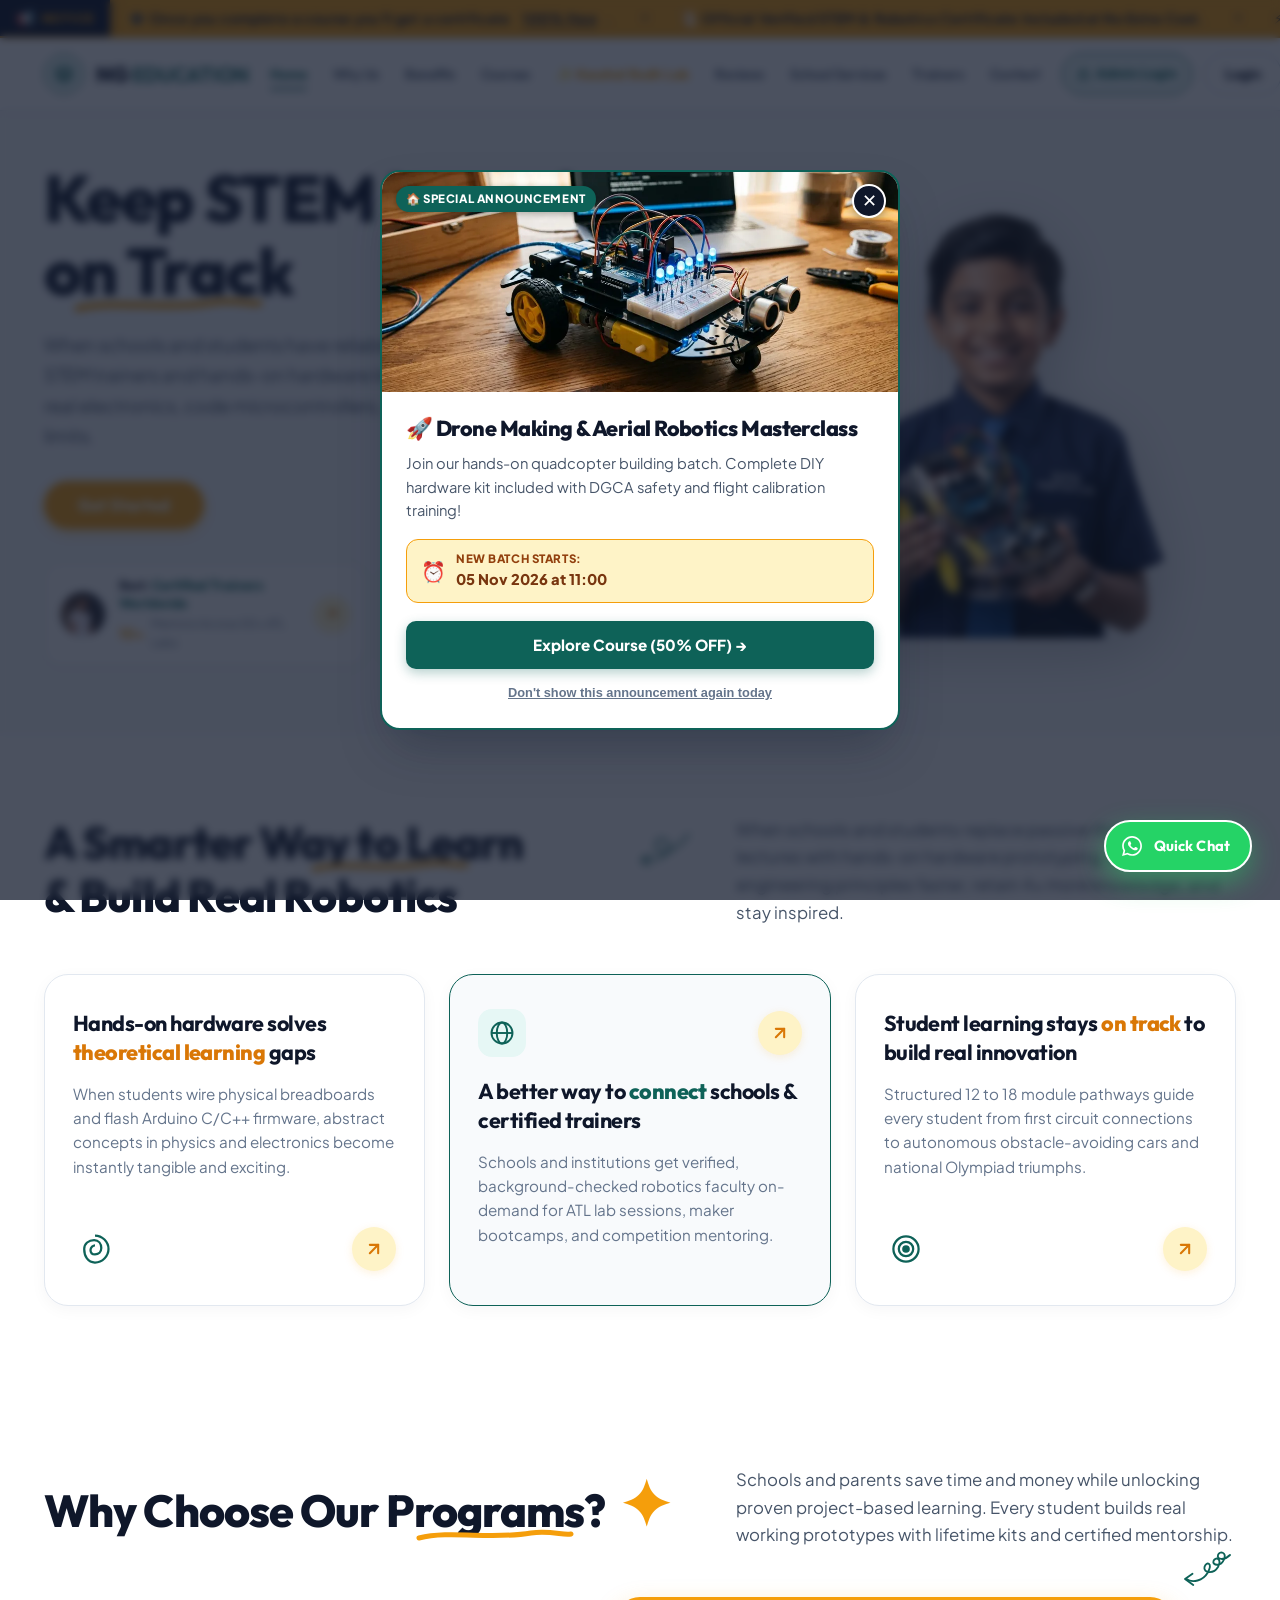
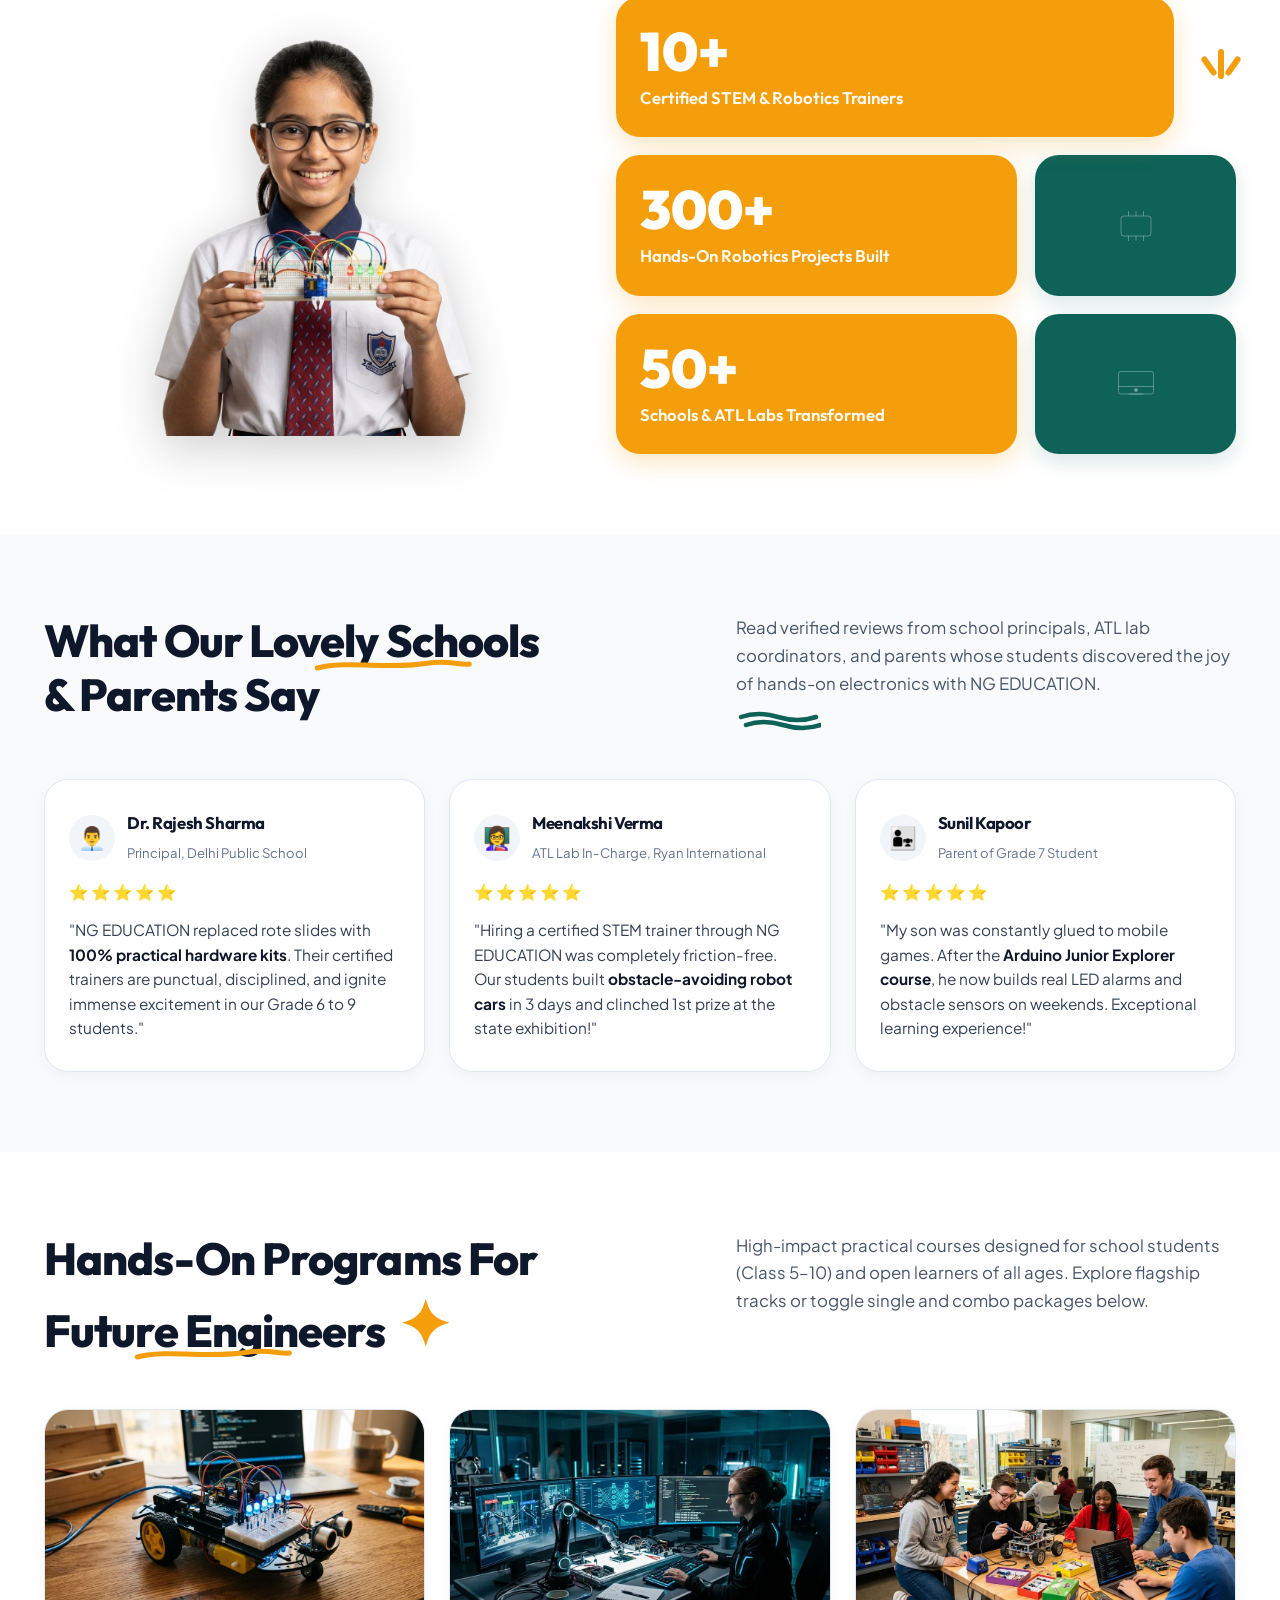
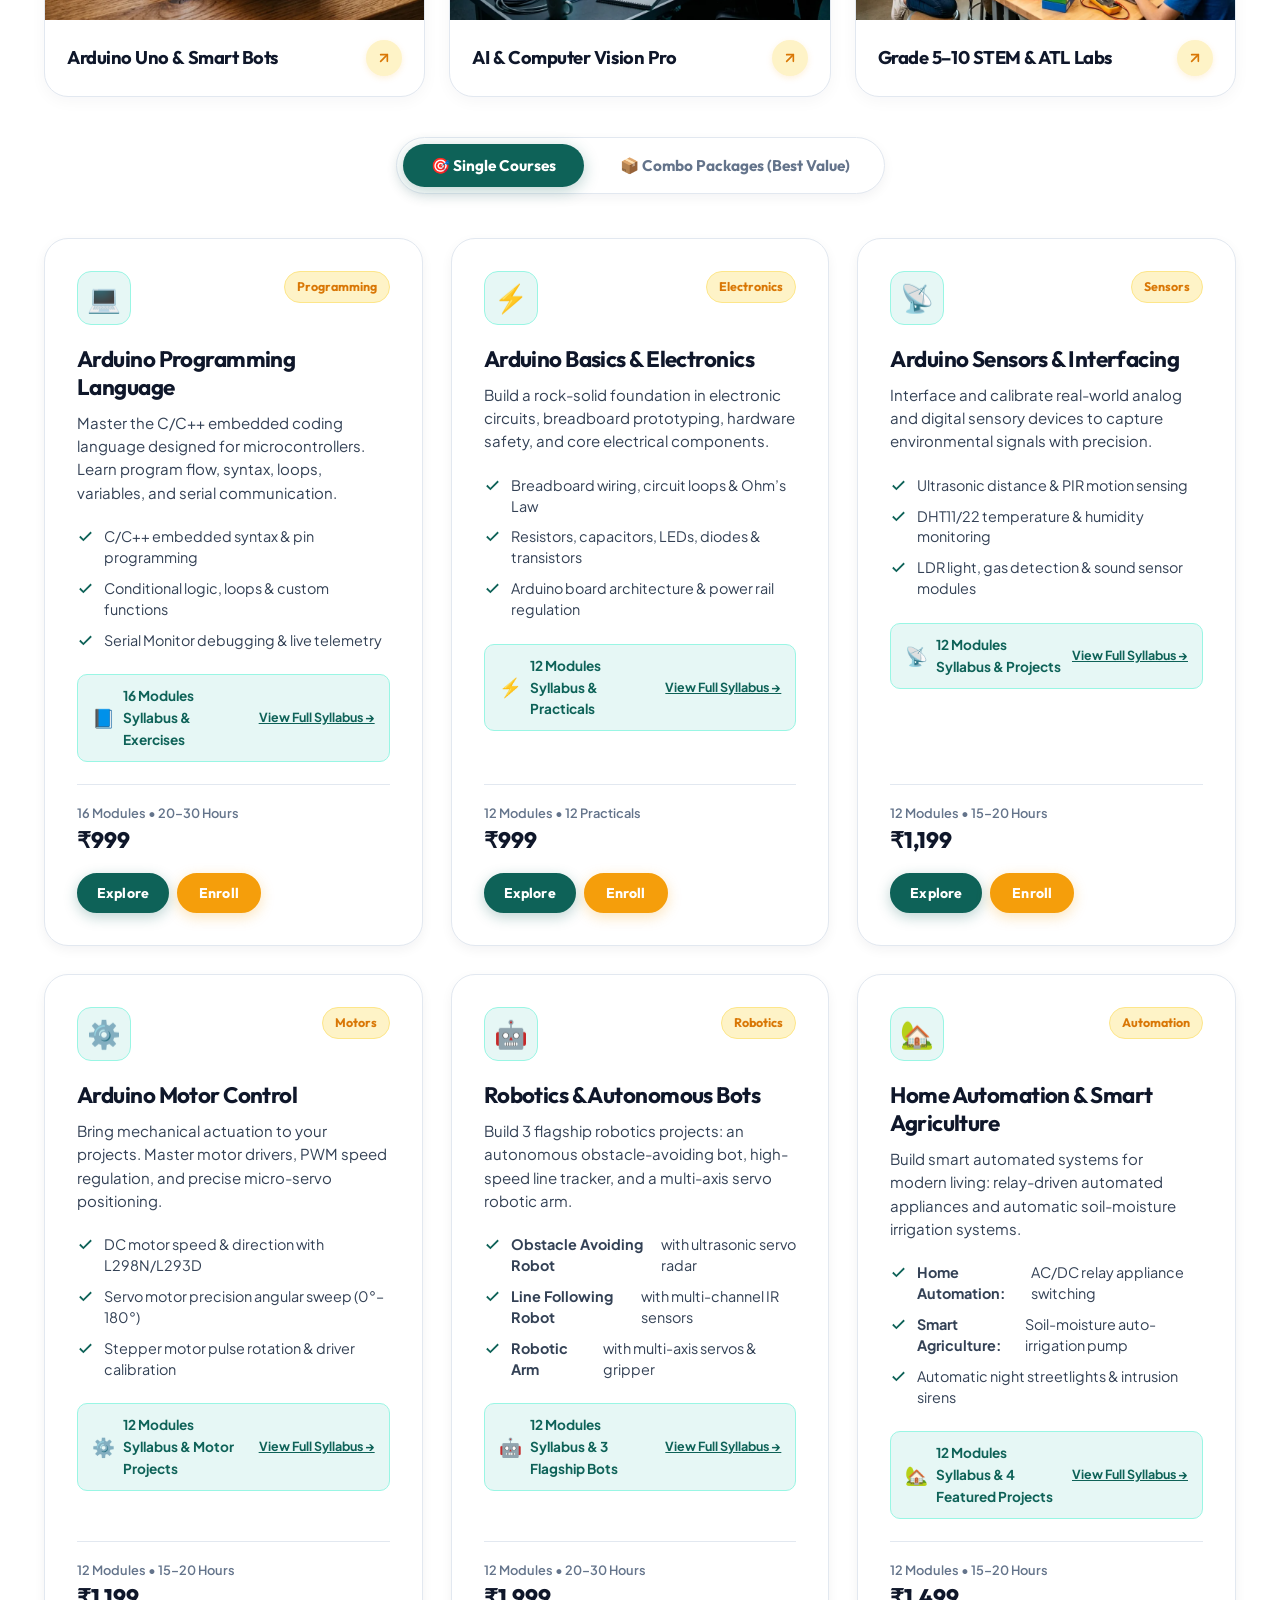
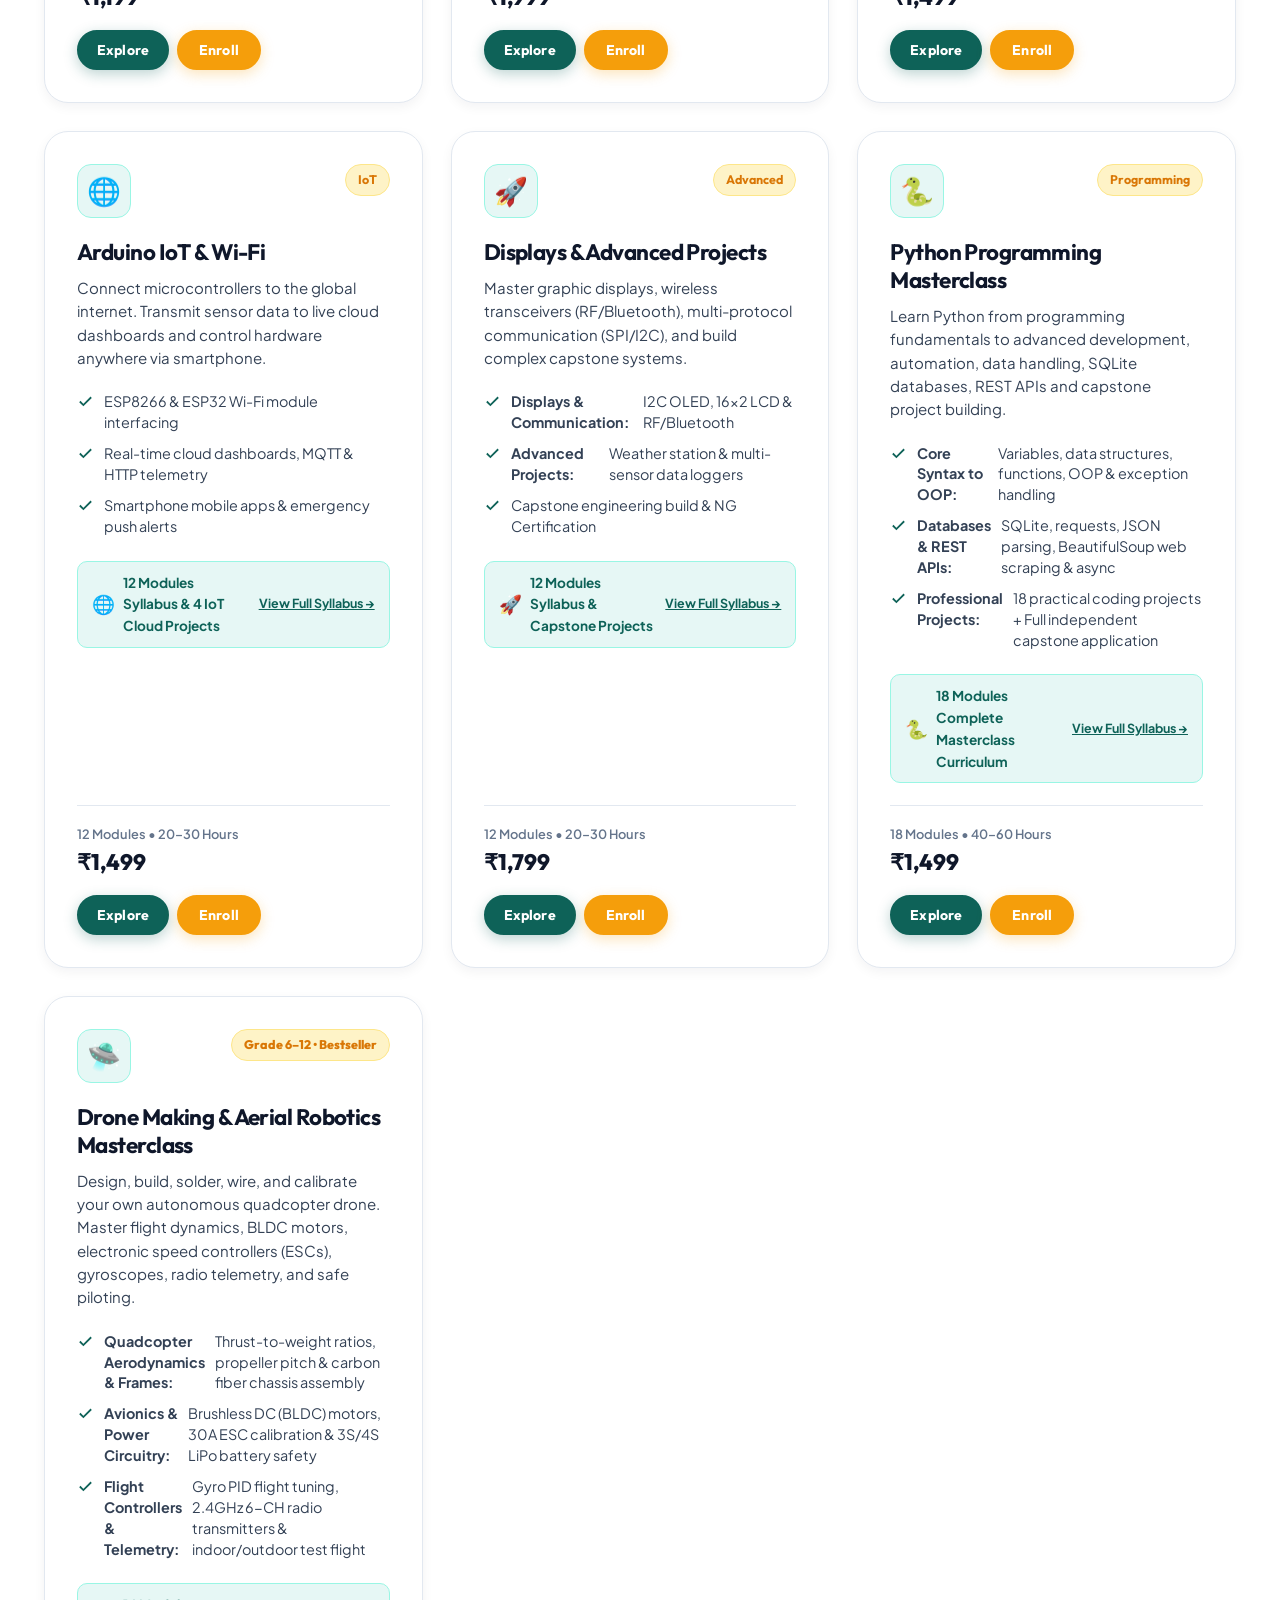
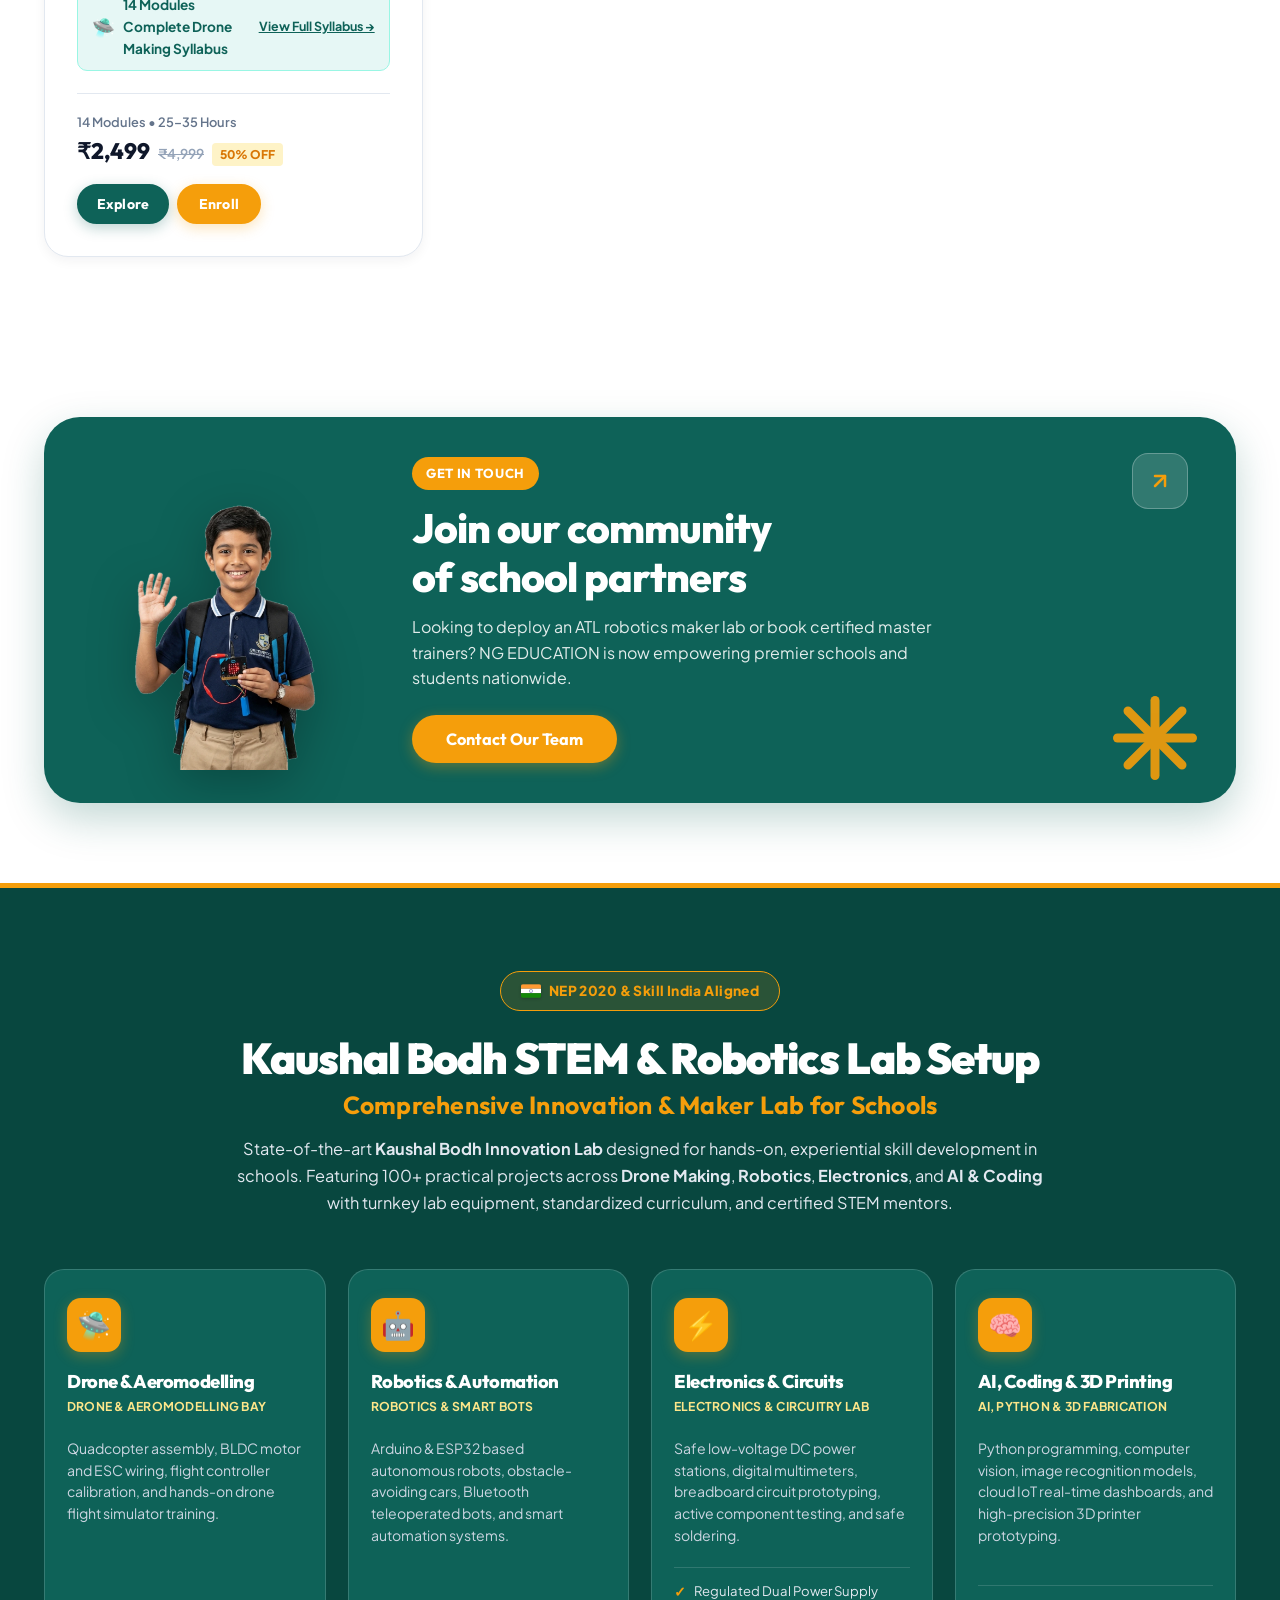
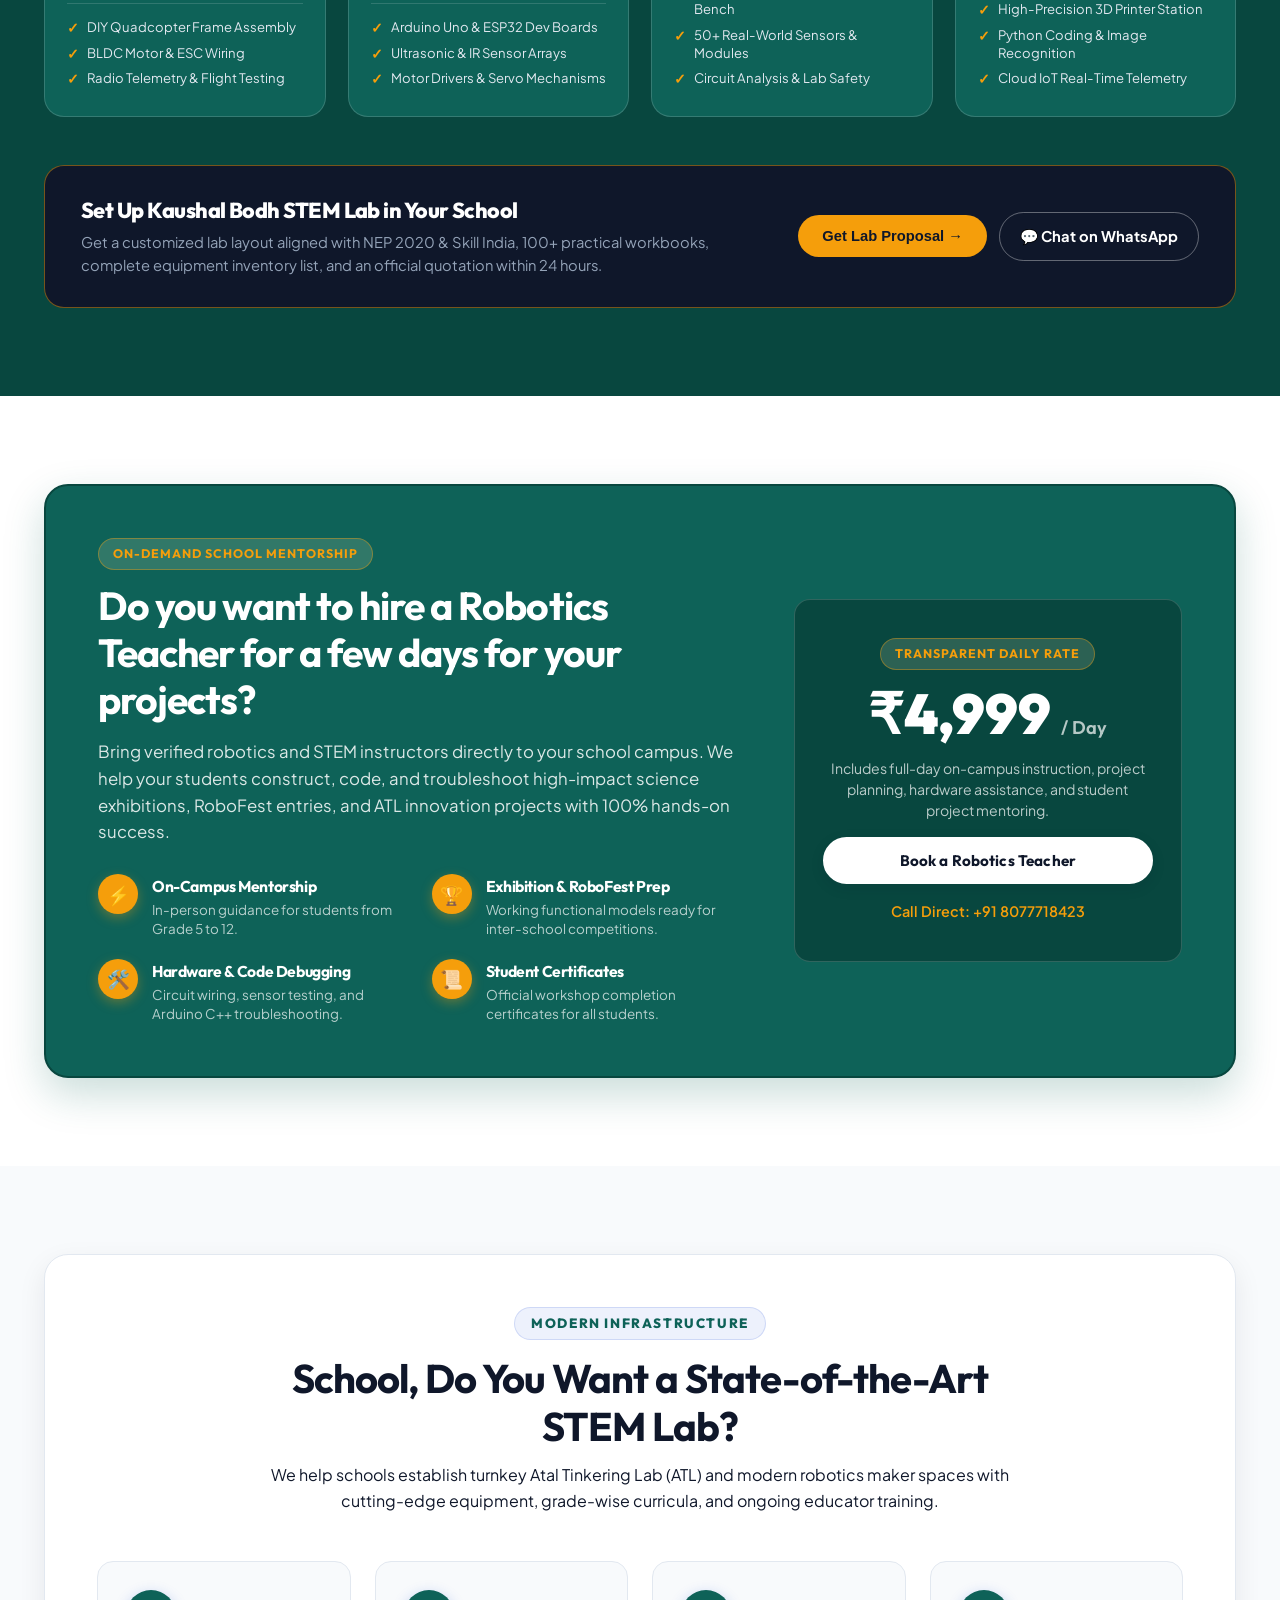
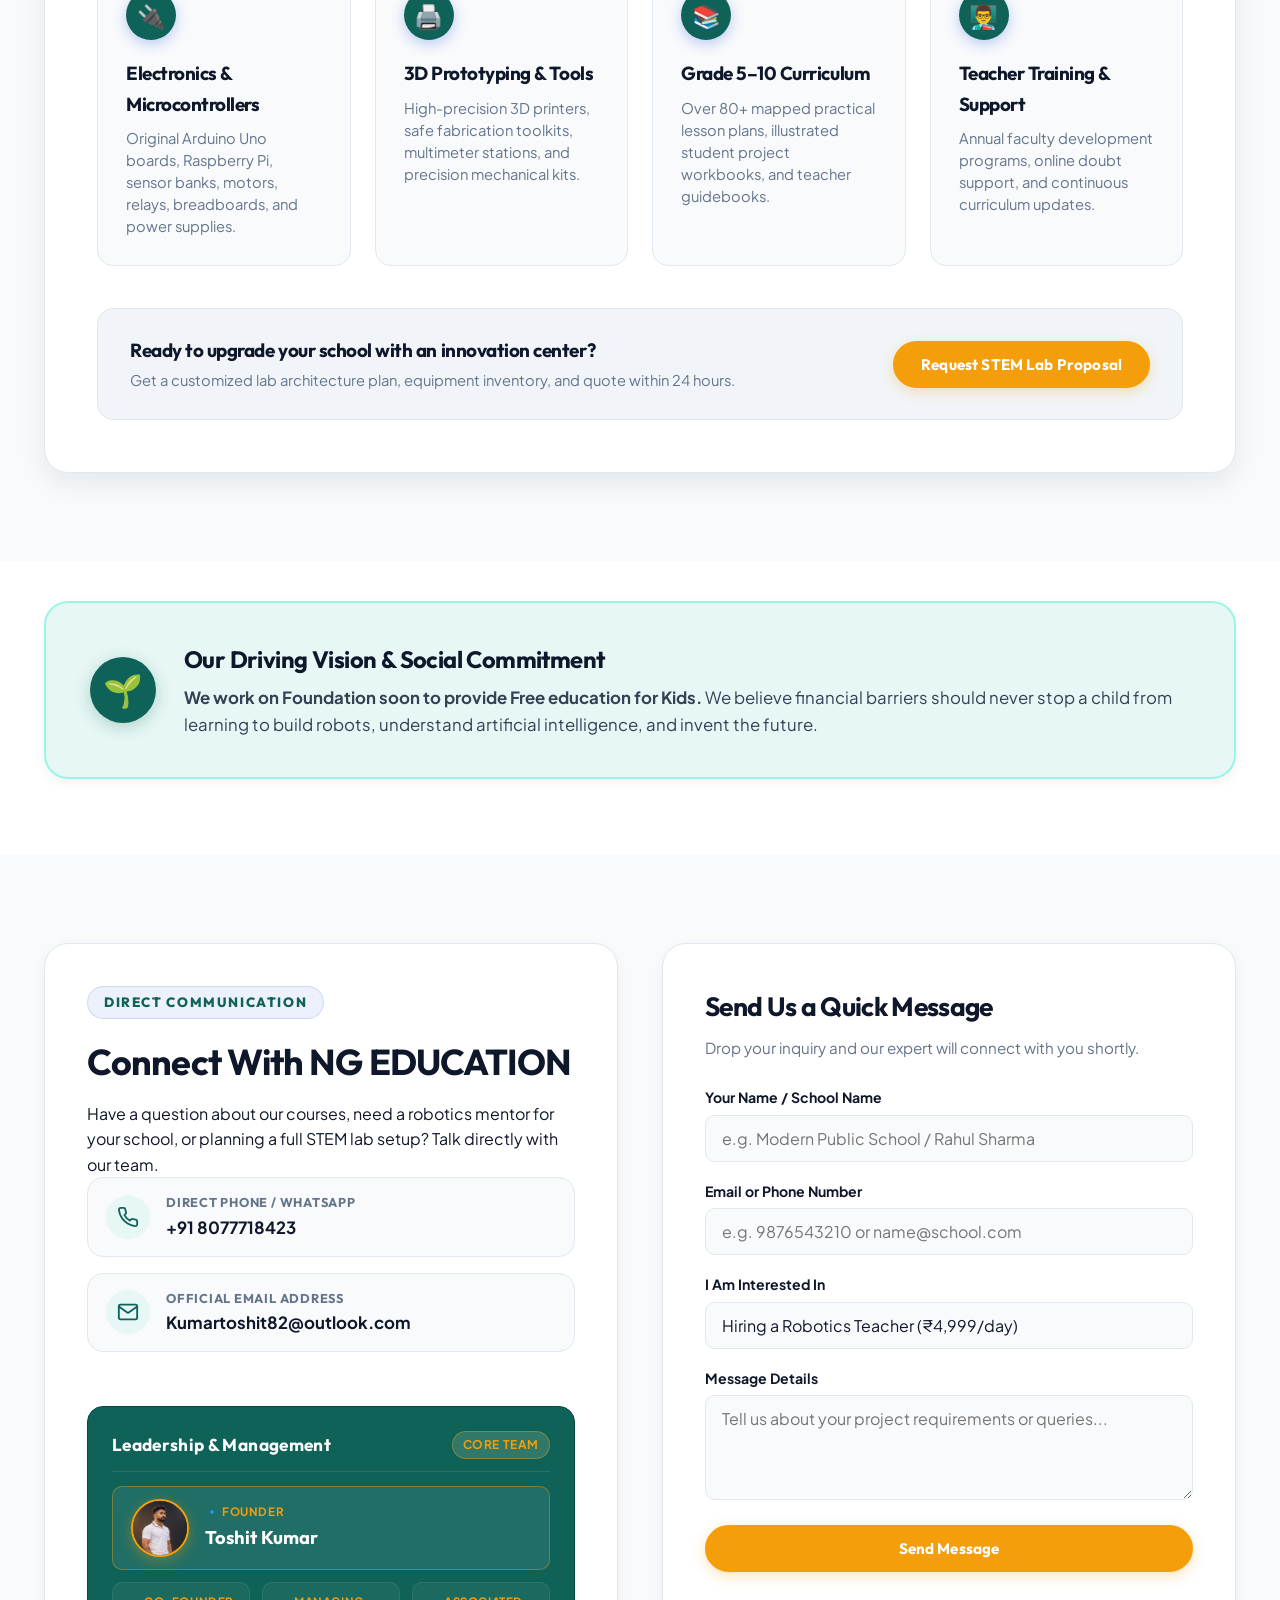
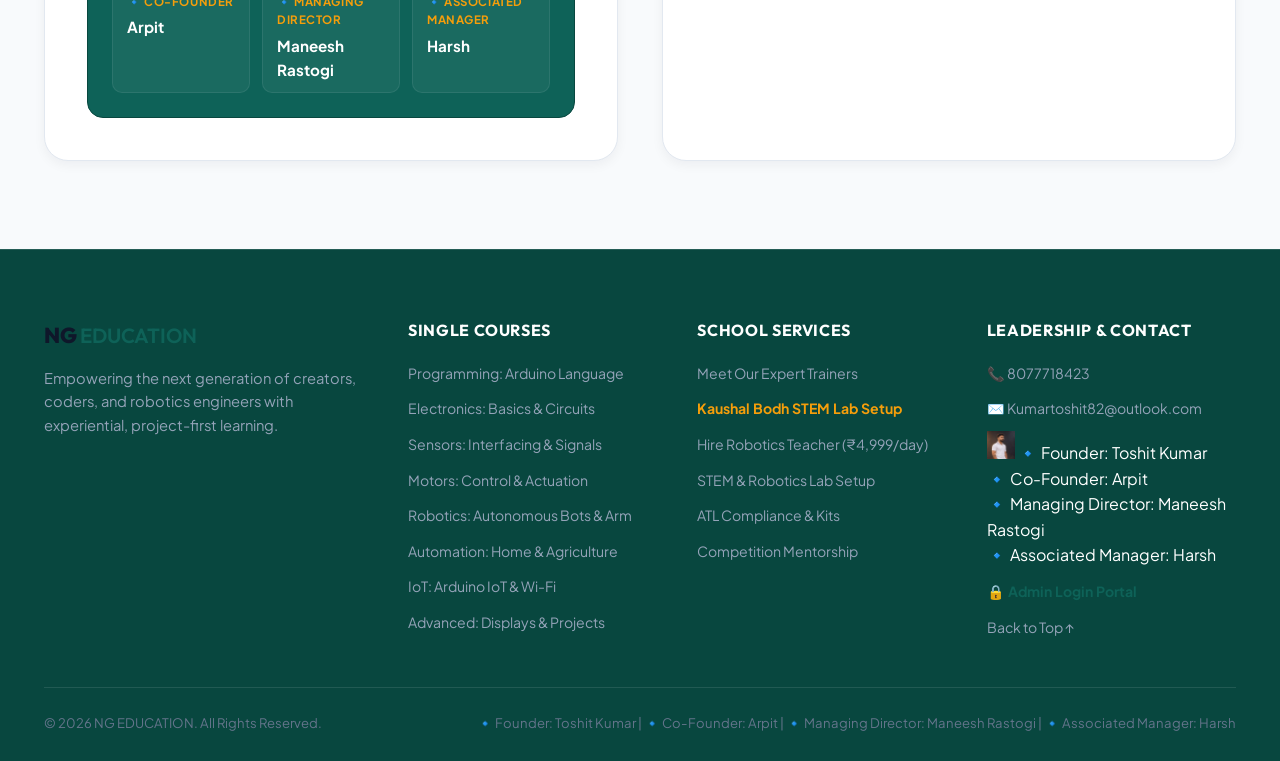
==== commit 65233477: "Fix Popups & Ticker: Canvas image compression, CSS custom properties, cache invalidation, preset chi" ====
--- a/index.html
+++ b/index.html
@@ -24,22 +24,30 @@
   <link rel="stylesheet" href="css/style.css?v=9.4">
   <!-- Inline Critical News Ticker Styles (Guarantees 1-Line News Scroll Across All Devices & Cache States) -->
   <style>
+    :root {
+      --ticker-bg: #F59E0B;
+      --ticker-color: #0F172A;
+      --ticker-badge-bg: #0F172A;
+      --ticker-badge-color: #F59E0B;
+      --ticker-speed: 28s;
+    }
     .top-ticker-strip {
-      background-color: #F59E0B !important;
-      color: #0F172A !important;
+      background-color: var(--ticker-bg) !important;
+      color: var(--ticker-color) !important;
       width: 100% !important;
       height: 38px !important;
       overflow: hidden !important;
       display: flex !important;
       align-items: center !important;
-      border-bottom: 2px solid #D97706 !important;
+      border-bottom: 2px solid rgba(0,0,0,0.12) !important;
       position: relative !important;
       z-index: 1001 !important;
       user-select: none !important;
+      font-family: 'Plus Jakarta Sans', system-ui, -apple-system, sans-serif;
     }
     .top-ticker-badge {
-      background-color: #0F172A !important;
-      color: #F59E0B !important;
+      background-color: var(--ticker-badge-bg) !important;
+      color: var(--ticker-badge-color) !important;
       height: 100% !important;
       padding: 0 16px !important;
       display: inline-flex !important;
@@ -66,7 +74,7 @@
       align-items: center !important;
       white-space: nowrap !important;
       flex-shrink: 0 !important;
-      animation: topTickerScroll 28s linear infinite !important;
+      animation: topTickerScroll var(--ticker-speed) linear infinite !important;
       will-change: transform !important;
     }
     .top-ticker-track-wrap,
@@ -87,14 +95,14 @@
       white-space: nowrap !important;
       font-size: 0.88rem !important;
       font-weight: 700 !important;
-      color: #0F172A !important;
+      color: var(--ticker-color) !important;
       padding: 0 18px !important;
       flex-shrink: 0 !important;
       line-height: 38px !important;
     }
     .top-ticker-separator {
       display: inline-block !important;
-      color: #78350F !important;
+      color: var(--ticker-color) !important;
       font-size: 0.75rem !important;
       opacity: 0.65 !important;
       padding: 0 12px !important;
@@ -109,7 +117,6 @@
       .top-ticker-badge { padding: 0 10px !important; font-size: 0.7rem !important; gap: 4px !important; }
       .top-ticker-item { font-size: 0.78rem !important; padding: 0 12px !important; line-height: 34px !important; }
       .top-ticker-separator { padding: 0 8px !important; }
-      .top-ticker-track { animation-duration: 22s !important; }
     }
   </style>
 
